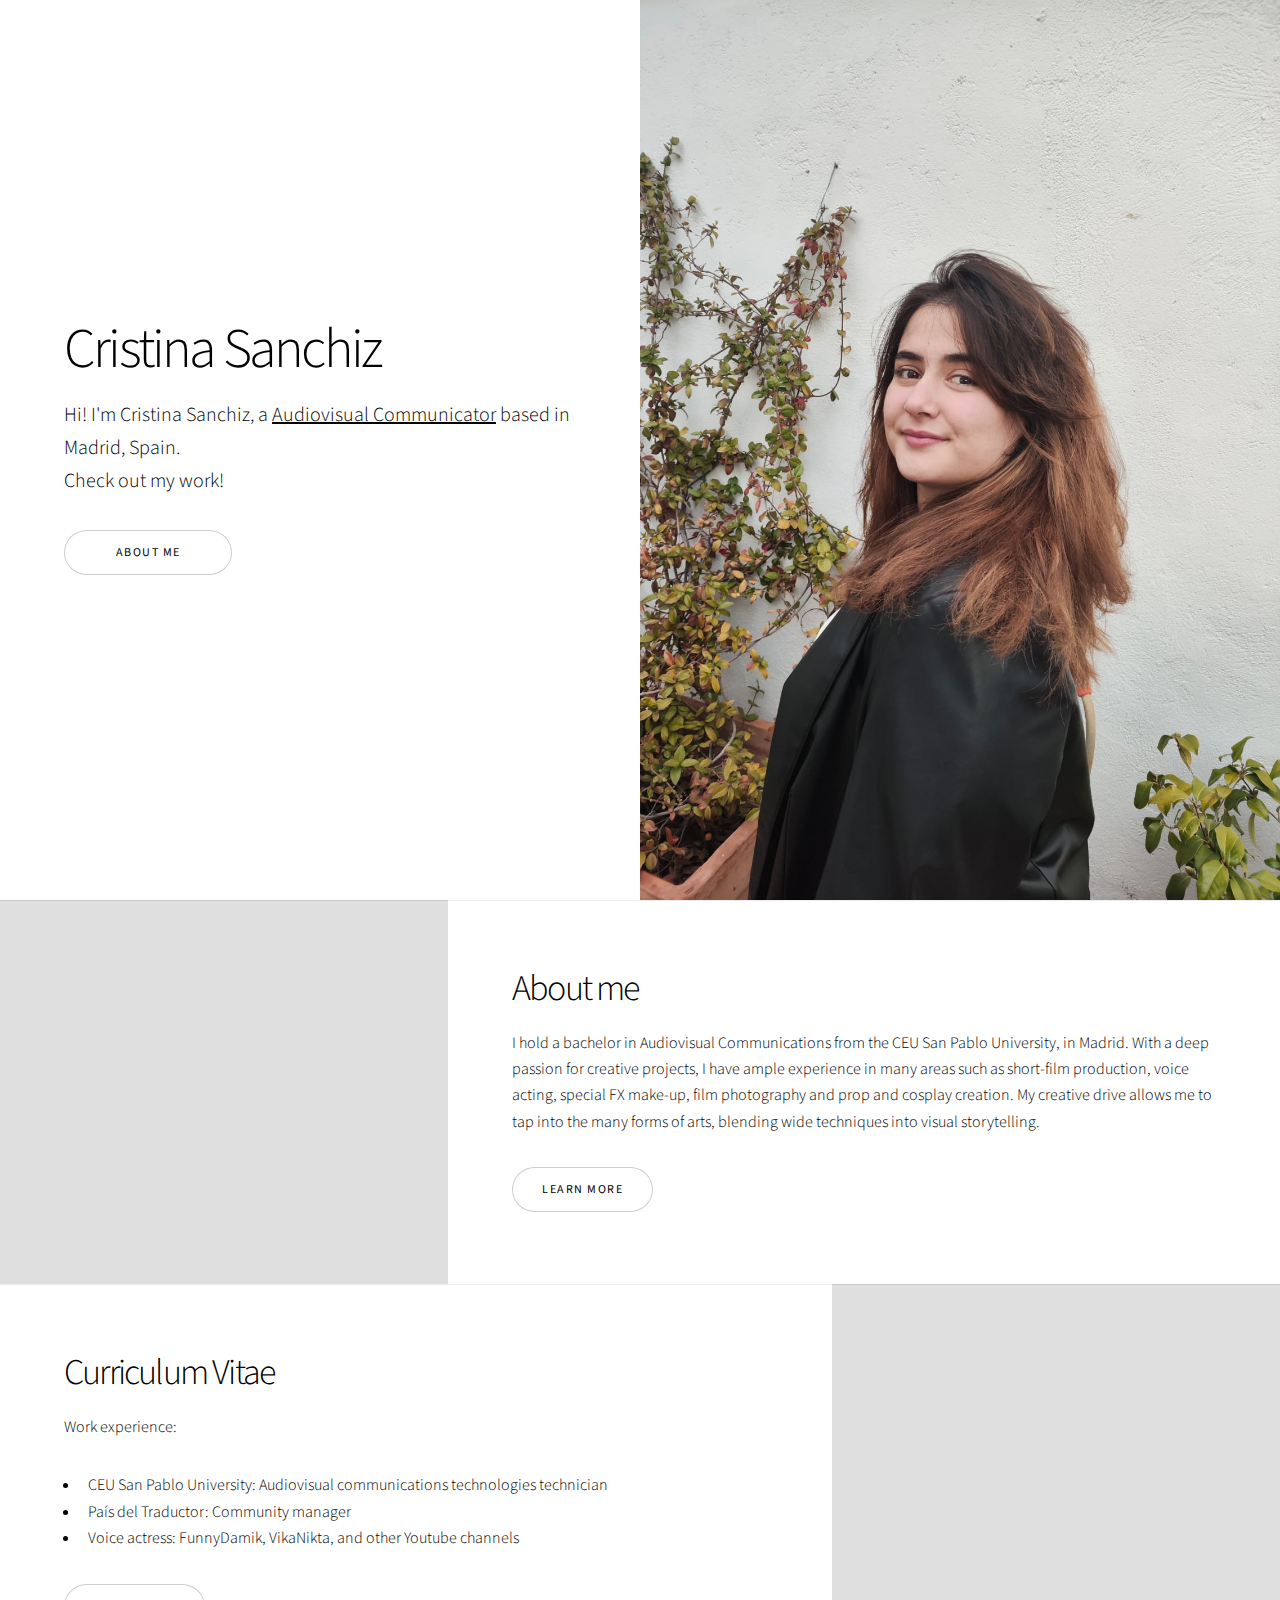
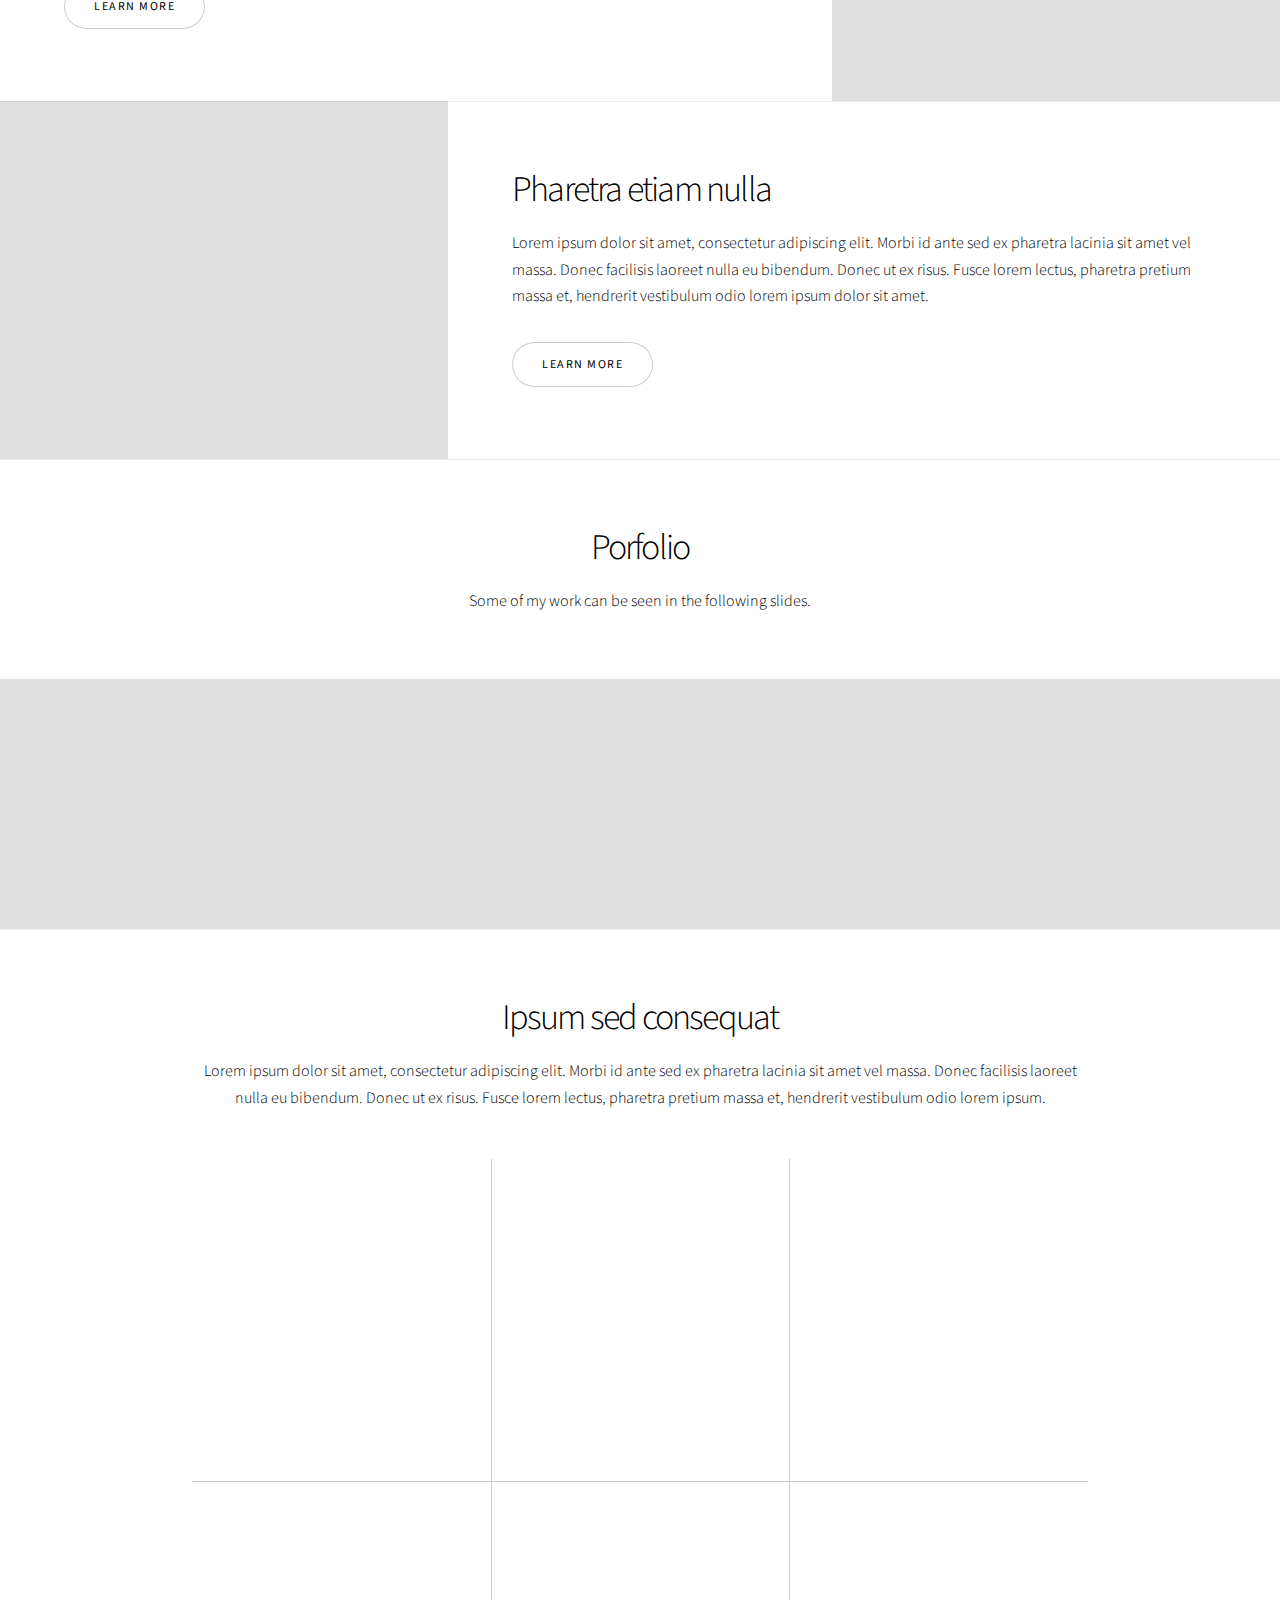
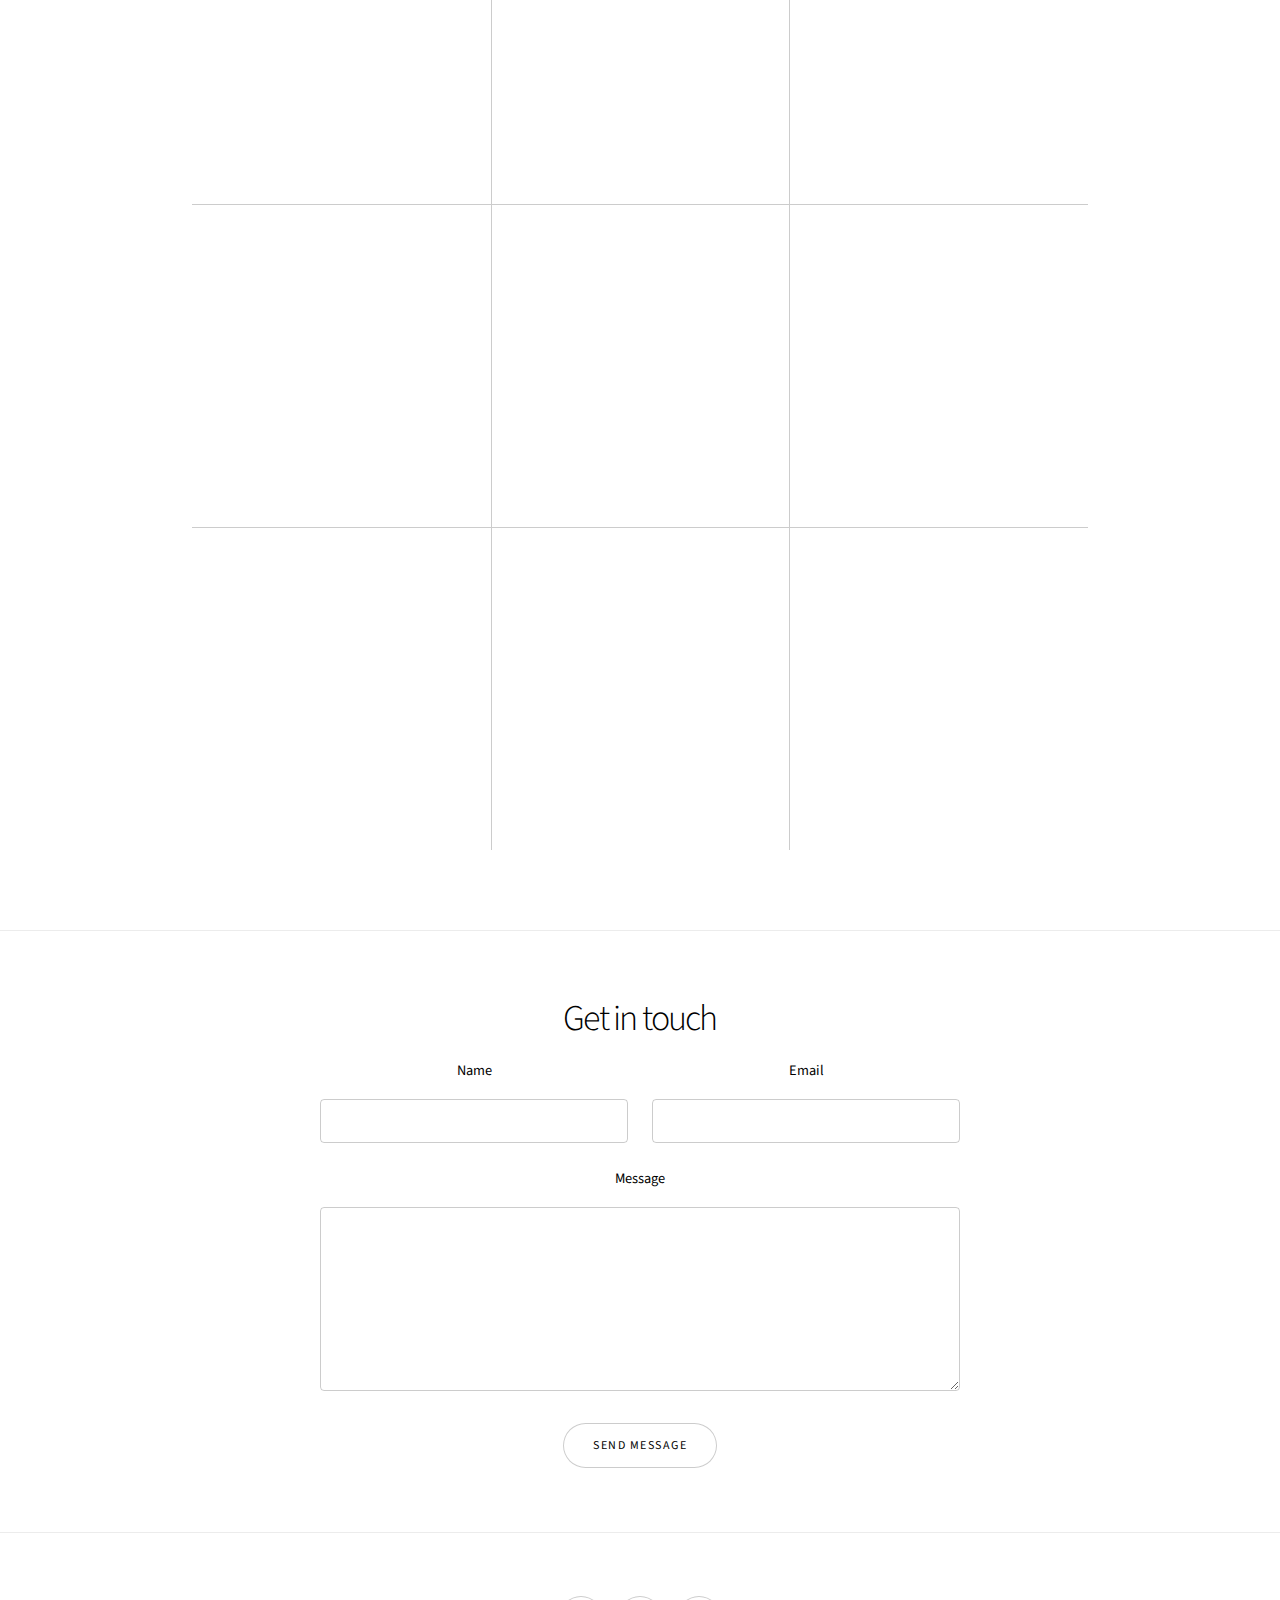
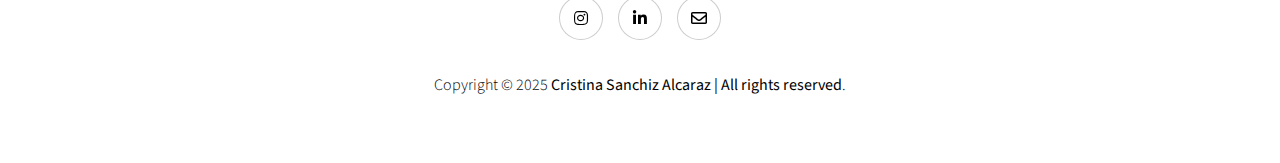
==== index.html @ 94e038f9 "Update index.html" ====
<!DOCTYPE HTML>
<!--
	Story by HTML5 UP
	html5up.net | @ajlkn
	Free for personal and commercial use under the CCA 3.0 license (html5up.net/license)
-->
<html>
	<head>
		<title>Cristina Sanchiz Portfolio</title>
		<meta charset="utf-8" />
		<meta name="viewport" content="width=device-width, initial-scale=1, user-scalable=no" />
		<link rel="stylesheet" href="assets/css/main.css" />
		<noscript><link rel="stylesheet" href="assets/css/noscript.css" /></noscript>
	</head>
	<body class="is-preload">

		<!-- Wrapper -->
			<div id="wrapper" class="divided">

				<!-- One -->
					<section class="banner style1 orient-left content-align-left image-position-right fullscreen onload-image-fade-in onload-content-fade-right">
						<div class="content">
							<h1>Cristina Sanchiz</h1>
							<p class="major">Hi! I'm Cristina Sanchiz, a <a>Audiovisual Communicator</a> based in Madrid, Spain. <br>Check out my work!</p>
							<ul class="actions stacked">
								<li><a href="#first" class="button big wide smooth-scroll-middle">About me</a></li>
							</ul>
						</div>
						<div class="image">
							<img src="images/banner.jpeg" alt="" />
						</div>
					</section>

				<!-- Two -->
					<section class="spotlight style1 orient-right content-align-left image-position-center onscroll-image-fade-in" id="first">
						<div class="content">
							<h2>About me</h2>
							<p>I hold a bachelor in Audiovisual Communications from the CEU San Pablo University, in Madrid. With a deep passion for creative projects, I have ample experience in many areas such as short-film production, voice acting, special FX make-up, film photography and prop and cosplay creation. My creative drive allows me to tap into the many forms of arts, blending wide techniques into visual storytelling.</p>
							<ul class="actions stacked">
								<li><a href="#" class="button">Learn More</a></li>
							</ul>
						</div>
						<div class="image">
							<img src="images/spotlight01.jpg" alt="" />
						</div>
					</section>

				<!-- Three -->
					<section class="spotlight style1 orient-left content-align-left image-position-center onscroll-image-fade-in">
						<div class="content">
							<h2>Curriculum Vitae</h2>
							<p>Work experience:</p>
							<ul>
								<li>CEU San Pablo University: Audiovisual communications technologies technician</li>
  								<li>País del Traductor: Community manager</li>
  								<li>Voice actress: FunnyDamik, VikaNikta, and other Youtube channels</li>
							</ul> 	
							<ul class="actions stacked">
								<li><a href="#" class="button">Learn More</a></li>
							</ul>
						</div>
						<div class="image">
							<img src="images/spotlight02.jpg" alt="" />
						</div>
					</section>

				<!-- Four -->
					<section class="spotlight style1 orient-right content-align-left image-position-center onscroll-image-fade-in">
						<div class="content">
							<h2>Pharetra etiam nulla</h2>
							<p>Lorem ipsum dolor sit amet, consectetur adipiscing elit. Morbi id ante sed ex pharetra lacinia sit amet vel massa. Donec facilisis laoreet nulla eu bibendum. Donec ut ex risus. Fusce lorem lectus, pharetra pretium massa et, hendrerit vestibulum odio lorem ipsum dolor sit amet.</p>
							<ul class="actions stacked">
								<li><a href="#" class="button">Learn More</a></li>
							</ul>
						</div>
						<div class="image">
							<img src="images/spotlight03.jpg" alt="" />
						</div>
					</section>

				<!-- Five -->
					<section class="wrapper style1 align-center">
						<div class="inner">
							<h2>Porfolio</h2>
							<p>Some of my work can be seen in the following slides. </p>
						</div>

						<!-- Gallery -->
							<div class="gallery style2 medium lightbox onscroll-fade-in">
								<article>
									<a href="images/gallery/fulls/01.jpg" class="image">
										<img src="images/gallery/thumbs/01.jpg" alt="" />
									</a>
									<div class="caption">
										<h3>Ipsum Dolor</h3>
										<p>Lorem ipsum dolor amet, consectetur magna etiam elit. Etiam sed ultrices.</p>
										<ul class="actions fixed">
											<li><span class="button small">Details</span></li>
										</ul>
									</div>
								</article>
								<article>
									<a href="images/gallery/fulls/02.jpg" class="image">
										<img src="images/gallery/thumbs/02.jpg" alt="" />
									</a>
									<div class="caption">
										<h3>Feugiat Lorem</h3>
										<p>Lorem ipsum dolor amet, consectetur magna etiam elit. Etiam sed ultrices.</p>
										<ul class="actions fixed">
											<li><span class="button small">Details</span></li>
										</ul>
									</div>
								</article>
								<article>
									<a href="images/gallery/fulls/03.jpg" class="image">
										<img src="images/gallery/thumbs/03.jpg" alt="" />
									</a>
									<div class="caption">
										<h3>Magna Amet</h3>
										<p>Lorem ipsum dolor amet, consectetur magna etiam elit. Etiam sed ultrices.</p>
										<ul class="actions fixed">
											<li><span class="button small">Details</span></li>
										</ul>
									</div>
								</article>
								<article>
									<a href="images/gallery/fulls/04.jpg" class="image">
										<img src="images/gallery/thumbs/04.jpg" alt="" />
									</a>
									<div class="caption">
										<h3>Sed Tempus</h3>
										<p>Lorem ipsum dolor amet, consectetur magna etiam elit. Etiam sed ultrices.</p>
										<ul class="actions fixed">
											<li><span class="button small">Details</span></li>
										</ul>
									</div>
								</article>
								<article>
									<a href="images/gallery/fulls/05.jpg" class="image">
										<img src="images/gallery/thumbs/05.jpg" alt="" />
									</a>
									<div class="caption">
										<h3>Ultrices Magna</h3>
										<p>Lorem ipsum dolor amet, consectetur magna etiam elit. Etiam sed ultrices.</p>
										<ul class="actions fixed">
											<li><span class="button small">Details</span></li>
										</ul>
									</div>
								</article>
								<article>
									<a href="images/gallery/fulls/06.jpg" class="image">
										<img src="images/gallery/thumbs/06.jpg" alt="" />
									</a>
									<div class="caption">
										<h3>Sed Tempus</h3>
										<p>Lorem ipsum dolor amet, consectetur magna etiam elit. Etiam sed ultrices.</p>
										<ul class="actions fixed">
											<li><span class="button small">Details</span></li>
										</ul>
									</div>
								</article>
								<article>
									<a href="images/gallery/fulls/07.jpg" class="image">
										<img src="images/gallery/thumbs/07.jpg" alt="" />
									</a>
									<div class="caption">
										<h3>Ipsum Lorem</h3>
										<p>Lorem ipsum dolor amet, consectetur magna etiam elit. Etiam sed ultrices.</p>
										<ul class="actions fixed">
											<li><span class="button small">Details</span></li>
										</ul>
									</div>
								</article>
								<article>
									<a href="images/gallery/fulls/08.jpg" class="image">
										<img src="images/gallery/thumbs/08.jpg" alt="" />
									</a>
									<div class="caption">
										<h3>Magna Risus</h3>
										<p>Lorem ipsum dolor amet, consectetur magna etiam elit. Etiam sed ultrices.</p>
										<ul class="actions fixed">
											<li><span class="button small">Details</span></li>
										</ul>
									</div>
								</article>
								<article>
									<a href="images/gallery/fulls/09.jpg" class="image">
										<img src="images/gallery/thumbs/09.jpg" alt="" />
									</a>
									<div class="caption">
										<h3>Tempus Dolor</h3>
										<p>Lorem ipsum dolor amet, consectetur magna etiam elit. Etiam sed ultrices.</p>
										<ul class="actions fixed">
											<li><span class="button small">Details</span></li>
										</ul>
									</div>
								</article>
								<article>
									<a href="images/gallery/fulls/10.jpg" class="image">
										<img src="images/gallery/thumbs/10.jpg" alt="" />
									</a>
									<div class="caption">
										<h3>Sed Etiam</h3>
										<p>Lorem ipsum dolor amet, consectetur magna etiam elit. Etiam sed ultrices.</p>
										<ul class="actions fixed">
											<li><span class="button small">Details</span></li>
										</ul>
									</div>
								</article>
								<article>
									<a href="images/gallery/fulls/11.jpg" class="image">
										<img src="images/gallery/thumbs/11.jpg" alt="" />
									</a>
									<div class="caption">
										<h3>Magna Lorem</h3>
										<p>Lorem ipsum dolor amet, consectetur magna etiam elit. Etiam sed ultrices.</p>
										<ul class="actions fixed">
											<li><span class="button small">Details</span></li>
										</ul>
									</div>
								</article>
								<article>
									<a href="images/gallery/fulls/12.jpg" class="image">
										<img src="images/gallery/thumbs/12.jpg" alt="" />
									</a>
									<div class="caption">
										<h3>Ipsum Dolor</h3>
										<p>Lorem ipsum dolor amet, consectetur magna etiam elit. Etiam sed ultrices.</p>
										<ul class="actions fixed">
											<li><span class="button small">Details</span></li>
										</ul>
									</div>
								</article>
							</div>

					</section>

				<!-- Six -->
					<section class="wrapper style1 align-center">
						<div class="inner">
							<h2>Ipsum sed consequat</h2>
							<p>Lorem ipsum dolor sit amet, consectetur adipiscing elit. Morbi id ante sed ex pharetra lacinia sit amet vel massa. Donec facilisis laoreet nulla eu bibendum. Donec ut ex risus. Fusce lorem lectus, pharetra pretium massa et, hendrerit vestibulum odio lorem ipsum.</p>
							<div class="items style1 medium onscroll-fade-in">
								<section>
									<span class="icon style2 major fa-gem"></span>
									<h3>Lorem</h3>
									<p>Lorem ipsum dolor sit amet, consectetur adipiscing elit. Morbi dui turpis, cursus eget orci amet aliquam congue semper. Etiam eget ultrices risus nec tempor elit.</p>
								</section>
								<section>
									<span class="icon solid style2 major fa-save"></span>
									<h3>Ipsum</h3>
									<p>Lorem ipsum dolor sit amet, consectetur adipiscing elit. Morbi dui turpis, cursus eget orci amet aliquam congue semper. Etiam eget ultrices risus nec tempor elit.</p>
								</section>
								<section>
									<span class="icon solid style2 major fa-chart-bar"></span>
									<h3>Dolor</h3>
									<p>Lorem ipsum dolor sit amet, consectetur adipiscing elit. Morbi dui turpis, cursus eget orci amet aliquam congue semper. Etiam eget ultrices risus nec tempor elit.</p>
								</section>
								<section>
									<span class="icon solid style2 major fa-wifi"></span>
									<h3>Amet</h3>
									<p>Lorem ipsum dolor sit amet, consectetur adipiscing elit. Morbi dui turpis, cursus eget orci amet aliquam congue semper. Etiam eget ultrices risus nec tempor elit.</p>
								</section>
								<section>
									<span class="icon solid style2 major fa-cog"></span>
									<h3>Magna</h3>
									<p>Lorem ipsum dolor sit amet, consectetur adipiscing elit. Morbi dui turpis, cursus eget orci amet aliquam congue semper. Etiam eget ultrices risus nec tempor elit.</p>
								</section>
								<section>
									<span class="icon style2 major fa-paper-plane"></span>
									<h3>Tempus</h3>
									<p>Lorem ipsum dolor sit amet, consectetur adipiscing elit. Morbi dui turpis, cursus eget orci amet aliquam congue semper. Etiam eget ultrices risus nec tempor elit.</p>
								</section>
								<section>
									<span class="icon solid style2 major fa-desktop"></span>
									<h3>Aliquam</h3>
									<p>Lorem ipsum dolor sit amet, consectetur adipiscing elit. Morbi dui turpis, cursus eget orci amet aliquam congue semper. Etiam eget ultrices risus nec tempor elit.</p>
								</section>
								<section>
									<span class="icon solid style2 major fa-sync-alt"></span>
									<h3>Elit</h3>
									<p>Lorem ipsum dolor sit amet, consectetur adipiscing elit. Morbi dui turpis, cursus eget orci amet aliquam congue semper. Etiam eget ultrices risus nec tempor elit.</p>
								</section>
								<section>
									<span class="icon solid style2 major fa-hashtag"></span>
									<h3>Morbi</h3>
									<p>Lorem ipsum dolor sit amet, consectetur adipiscing elit. Morbi dui turpis, cursus eget orci amet aliquam congue semper. Etiam eget ultrices risus nec tempor elit.</p>
								</section>
								<section>
									<span class="icon solid style2 major fa-bolt"></span>
									<h3>Turpis</h3>
									<p>Lorem ipsum dolor sit amet, consectetur adipiscing elit. Morbi dui turpis, cursus eget orci amet aliquam congue semper. Etiam eget ultrices risus nec tempor elit.</p>
								</section>
								<section>
									<span class="icon solid style2 major fa-envelope"></span>
									<h3>Ultrices</h3>
									<p>Lorem ipsum dolor sit amet, consectetur adipiscing elit. Morbi dui turpis, cursus eget orci amet aliquam congue semper. Etiam eget ultrices risus nec tempor elit.</p>
								</section>
								<section>
									<span class="icon solid style2 major fa-leaf"></span>
									<h3>Risus</h3>
									<p>Lorem ipsum dolor sit amet, consectetur adipiscing elit. Morbi dui turpis, cursus eget orci amet aliquam congue semper. Etiam eget ultrices risus nec tempor elit.</p>
								</section>
							</div>
						</div>
					</section>

				<!-- Seven -->
					<section class="wrapper style1 align-center">
						<div class="inner medium">
							<h2>Get in touch</h2>
							<form method="post" action="#">
								<div class="fields">
									<div class="field half">
										<label for="name">Name</label>
										<input type="text" name="name" id="name" value="" />
									</div>
									<div class="field half">
										<label for="email">Email</label>
										<input type="email" name="email" id="email" value="" />
									</div>
									<div class="field">
										<label for="message">Message</label>
										<textarea name="message" id="message" rows="6"></textarea>
									</div>
								</div>
								<ul class="actions special">
									<li><input type="submit" name="submit" id="submit" value="Send Message" /></li>
								</ul>
							</form>

						</div>
					</section>

				<!-- Footer -->
					<footer class="wrapper style1 align-center">
						<div class="inner">
							<ul class="icons">
								<li><a href="#" class="icon brands style2 fa-instagram"><span class="label">Instagram</span></a></li>
								<li><a href="https://www.linkedin.com/in/cristina-sanchiz-alcaraz-a77710325/" class="icon brands style2 fa-linkedin-in"><span class="label">LinkedIn</span></a></li>
								<li><a href="#" class="icon style2 fa-envelope"><span class="label">Email</span></a></li>
							</ul>
							<p>Copyright &copy; 2025 <b>Cristina Sanchiz Alcaraz | All rights reserved</b>.</p>
						</div>
					</footer>

			</div>

		<!-- Scripts -->
			<script src="assets/js/jquery.min.js"></script>
			<script src="assets/js/jquery.scrollex.min.js"></script>
			<script src="assets/js/jquery.scrolly.min.js"></script>
			<script src="assets/js/browser.min.js"></script>
			<script src="assets/js/breakpoints.min.js"></script>
			<script src="assets/js/util.js"></script>
			<script src="assets/js/main.js"></script>

	</body>
</html>
---- assets/css/main.css ----
@import url(fontawesome-all.min.css);
@import url("https://fonts.googleapis.com/css?family=Source+Sans+Pro:300,300i,400,400i");

/*
	Story by HTML5 UP
	html5up.net | @ajlkn
	Free for personal and commercial use under the CCA 3.0 license (html5up.net/license)
*/

html, body, div, span, applet, object,
iframe, h1, h2, h3, h4, h5, h6, p, blockquote,
pre, a, abbr, acronym, address, big, cite,
code, del, dfn, em, img, ins, kbd, q, s, samp,
small, strike, strong, sub, sup, tt, var, b,
u, i, center, dl, dt, dd, ol, ul, li, fieldset,
form, label, legend, table, caption, tbody,
tfoot, thead, tr, th, td, article, aside,
canvas, details, embed, figure, figcaption,
footer, header, hgroup, menu, nav, output, ruby,
section, summary, time, mark, audio, video {
	margin: 0;
	padding: 0;
	border: 0;
	font-size: 100%;
	font: inherit;
	vertical-align: baseline;}

article, aside, details, figcaption, figure,
footer, header, hgroup, menu, nav, section {
	display: block;}

body {
	line-height: 1;
}

ol, ul {
	list-style: none;
}

blockquote, q {
	quotes: none;
}

	blockquote:before, blockquote:after, q:before, q:after {
		content: '';
		content: none;
	}

table {
	border-collapse: collapse;
	border-spacing: 0;
}

body {
	-webkit-text-size-adjust: none;
}

mark {
	background-color: transparent;
	color: inherit;
}

input::-moz-focus-inner {
	border: 0;
	padding: 0;
}

input, select, textarea {
	-moz-appearance: none;
	-webkit-appearance: none;
	-ms-appearance: none;
	appearance: none;
}

/* Basic */

	@-ms-viewport {
		width: device-width;
	}

	body {
		-ms-overflow-style: scrollbar;
	}

	@media screen and (max-width: 480px) {

		html, body {
			min-width: 320px;
		}

	}

	html {
		box-sizing: border-box;
	}

	*, *:before, *:after {
		box-sizing: inherit;
	}

	body {
		background: #ffffff;
	}

		body.is-preload *, body.is-preload *:before, body.is-preload *:after {
			-moz-animation: none !important;
			-webkit-animation: none !important;
			-ms-animation: none !important;
			animation: none !important;
			-moz-transition: none !important;
			-webkit-transition: none !important;
			-ms-transition: none !important;
			transition: none !important;
		}

/* Type */

	html {
		font-size: 18pt;
	}

		@media screen and (max-width: 1680px) {

			html {
				font-size: 14pt;
			}

		}

		@media screen and (max-width: 1280px) {

			html {
				font-size: 12pt;
			}

		}

		@media screen and (max-width: 736px) {

			html {
				font-size: 11pt;
			}

		}

		@media screen and (max-width: 360px) {

			html {
				font-size: 10pt;
			}

		}

	body {
		background-color: #ffffff;
		color: #000000;
	}

	body, input, select, textarea {
		font-family: "Source Sans Pro", Helvetica, sans-serif;
		font-size: 1rem;
		font-weight: 300;
		line-height: 1.65;
	}

	a {
		-moz-transition: color 0.2s ease-in-out;
		-webkit-transition: color 0.2s ease-in-out;
		-ms-transition: color 0.2s ease-in-out;
		transition: color 0.2s ease-in-out;
		text-decoration: underline;
	}

		a:hover {
			text-decoration: none;
		}

	strong, b {
		font-weight: 400;
	}

	em, i {
		font-style: italic;
	}

	p {
		margin: 0 0 2rem 0;
	}

		p.major {
			font-size: 1.25rem;
		}

	h1, h2, h3, h4, h5, h6 {
		font-weight: 300;
		line-height: 1.375;
		letter-spacing: -0.05em;
		margin: 0 0 1rem 0;
	}

		h1 a, h2 a, h3 a, h4 a, h5 a, h6 a {
			color: inherit;
			text-decoration: none;
		}

	h1 {
		font-size: 3.5rem;
		line-height: 1.2;
	}

	h2 {
		font-size: 2.25rem;
	}

	h3 {
		font-size: 1.5rem;
	}

	h4 {
		font-size: 1.1rem;
	}

	h5 {
		font-size: 0.9rem;
	}

	h6 {
		font-size: 0.7rem;
	}

	sub {
		font-size: 0.8rem;
		position: relative;
		top: 0.5rem;
	}

	sup {
		font-size: 0.8rem;
		position: relative;
		top: -0.5rem;
	}

	blockquote {
		border-left: solid 4px;
		font-style: italic;
		margin: 0 0 2rem 0;
		padding: 0.5rem 0 0.5rem 2rem;
	}

	code {
		border-radius: 4px;
		font-family: "Courier New", monospace;
		font-size: 0.9em;
		margin: 0 0.25rem;
		padding: 0.25rem 0.325rem;
	}

	pre {
		-webkit-overflow-scrolling: touch;
		font-family: "Courier New", monospace;
		font-size: 0.9em;
		margin: 0 0 2rem 0;
	}

		pre code {
			display: block;
			line-height: 1.5;
			padding: 0.75rem 1rem;
			overflow-x: auto;
		}

	hr {
		border: 0;
		border-bottom: solid 1px;
		margin: 2.5rem 0;
	}

		hr.major {
			margin: 3.5rem 0;
		}

	.align-left {
		text-align: left;
	}

	.align-center {
		text-align: center;
	}

	.align-right {
		text-align: right;
	}

	@media screen and (max-width: 736px) {

		p.major {
			font-size: 1.1rem;
		}

		h1 {
			font-size: 2.5rem;
		}

		h2 {
			font-size: 2rem;
		}

		h3 {
			font-size: 1.25rem;
		}

		h4 {
			font-size: 1rem;
		}

	}

	input, select, textarea {
		color: #000000;
	}

	a {
		color: #000000;
	}

		a:hover {
			color: #47D3E5;
		}

	strong, b {
		color: #000000;
	}

	h1, h2, h3, h4, h5, h6 {
		color: #000000;
	}

	blockquote {
		border-left-color: rgba(0, 0, 0, 0.2);
	}

	code {
		background: rgba(0, 0, 0, 0.05);
		border-color: rgba(0, 0, 0, 0.2);
	}

	hr {
		border-bottom-color: rgba(0, 0, 0, 0.2);
	}

/* Row */

	.row {
		display: flex;
		flex-wrap: wrap;
		box-sizing: border-box;
		align-items: stretch;
	}

		.row > * {
			box-sizing: border-box;
		}

		.row.gtr-uniform > * > :last-child {
			margin-bottom: 0;
		}

		.row.aln-left {
			justify-content: flex-start;
		}

		.row.aln-center {
			justify-content: center;
		}

		.row.aln-right {
			justify-content: flex-end;
		}

		.row.aln-top {
			align-items: flex-start;
		}

		.row.aln-middle {
			align-items: center;
		}

		.row.aln-bottom {
			align-items: flex-end;
		}

		.row > .imp {
			order: -1;
		}

		.row > .col-1 {
			width: 8.33333%;
		}

		.row > .off-1 {
			margin-left: 8.33333%;
		}

		.row > .col-2 {
			width: 16.66667%;
		}

		.row > .off-2 {
			margin-left: 16.66667%;
		}

		.row > .col-3 {
			width: 25%;
		}

		.row > .off-3 {
			margin-left: 25%;
		}

		.row > .col-4 {
			width: 33.33333%;
		}

		.row > .off-4 {
			margin-left: 33.33333%;
		}

		.row > .col-5 {
			width: 41.66667%;
		}

		.row > .off-5 {
			margin-left: 41.66667%;
		}

		.row > .col-6 {
			width: 50%;
		}

		.row > .off-6 {
			margin-left: 50%;
		}

		.row > .col-7 {
			width: 58.33333%;
		}

		.row > .off-7 {
			margin-left: 58.33333%;
		}

		.row > .col-8 {
			width: 66.66667%;
		}

		.row > .off-8 {
			margin-left: 66.66667%;
		}

		.row > .col-9 {
			width: 75%;
		}

		.row > .off-9 {
			margin-left: 75%;
		}

		.row > .col-10 {
			width: 83.33333%;
		}

		.row > .off-10 {
			margin-left: 83.33333%;
		}

		.row > .col-11 {
			width: 91.66667%;
		}

		.row > .off-11 {
			margin-left: 91.66667%;
		}

		.row > .col-12 {
			width: 100%;
		}

		.row > .off-12 {
			margin-left: 100%;
		}

		.row.gtr-0 {
			margin-top: 0;
			margin-left: 0rem;
		}

			.row.gtr-0 > * {
				padding: 0 0 0 0rem;
			}

			.row.gtr-0.gtr-uniform {
				margin-top: 0rem;
			}

				.row.gtr-0.gtr-uniform > * {
					padding-top: 0rem;
				}

		.row.gtr-25 {
			margin-top: 0;
			margin-left: -0.5rem;
		}

			.row.gtr-25 > * {
				padding: 0 0 0 0.5rem;
			}

			.row.gtr-25.gtr-uniform {
				margin-top: -0.5rem;
			}

				.row.gtr-25.gtr-uniform > * {
					padding-top: 0.5rem;
				}

		.row.gtr-50 {
			margin-top: 0;
			margin-left: -1rem;
		}

			.row.gtr-50 > * {
				padding: 0 0 0 1rem;
			}

			.row.gtr-50.gtr-uniform {
				margin-top: -1rem;
			}

				.row.gtr-50.gtr-uniform > * {
					padding-top: 1rem;
				}

		.row {
			margin-top: 0;
			margin-left: -2rem;
		}

			.row > * {
				padding: 0 0 0 2rem;
			}

			.row.gtr-uniform {
				margin-top: -2rem;
			}

				.row.gtr-uniform > * {
					padding-top: 2rem;
				}

		.row.gtr-150 {
			margin-top: 0;
			margin-left: -3rem;
		}

			.row.gtr-150 > * {
				padding: 0 0 0 3rem;
			}

			.row.gtr-150.gtr-uniform {
				margin-top: -3rem;
			}

				.row.gtr-150.gtr-uniform > * {
					padding-top: 3rem;
				}

		.row.gtr-200 {
			margin-top: 0;
			margin-left: -4rem;
		}

			.row.gtr-200 > * {
				padding: 0 0 0 4rem;
			}

			.row.gtr-200.gtr-uniform {
				margin-top: -4rem;
			}

				.row.gtr-200.gtr-uniform > * {
					padding-top: 4rem;
				}

		@media screen and (max-width: 1680px) {

			.row {
				display: flex;
				flex-wrap: wrap;
				box-sizing: border-box;
				align-items: stretch;
			}

				.row > * {
					box-sizing: border-box;
				}

				.row.gtr-uniform > * > :last-child {
					margin-bottom: 0;
				}

				.row.aln-left {
					justify-content: flex-start;
				}

				.row.aln-center {
					justify-content: center;
				}

				.row.aln-right {
					justify-content: flex-end;
				}

				.row.aln-top {
					align-items: flex-start;
				}

				.row.aln-middle {
					align-items: center;
				}

				.row.aln-bottom {
					align-items: flex-end;
				}

				.row > .imp-xlarge {
					order: -1;
				}

				.row > .col-1-xlarge {
					width: 8.33333%;
				}

				.row > .off-1-xlarge {
					margin-left: 8.33333%;
				}

				.row > .col-2-xlarge {
					width: 16.66667%;
				}

				.row > .off-2-xlarge {
					margin-left: 16.66667%;
				}

				.row > .col-3-xlarge {
					width: 25%;
				}

				.row > .off-3-xlarge {
					margin-left: 25%;
				}

				.row > .col-4-xlarge {
					width: 33.33333%;
				}

				.row > .off-4-xlarge {
					margin-left: 33.33333%;
				}

				.row > .col-5-xlarge {
					width: 41.66667%;
				}

				.row > .off-5-xlarge {
					margin-left: 41.66667%;
				}

				.row > .col-6-xlarge {
					width: 50%;
				}

				.row > .off-6-xlarge {
					margin-left: 50%;
				}

				.row > .col-7-xlarge {
					width: 58.33333%;
				}

				.row > .off-7-xlarge {
					margin-left: 58.33333%;
				}

				.row > .col-8-xlarge {
					width: 66.66667%;
				}

				.row > .off-8-xlarge {
					margin-left: 66.66667%;
				}

				.row > .col-9-xlarge {
					width: 75%;
				}

				.row > .off-9-xlarge {
					margin-left: 75%;
				}

				.row > .col-10-xlarge {
					width: 83.33333%;
				}

				.row > .off-10-xlarge {
					margin-left: 83.33333%;
				}

				.row > .col-11-xlarge {
					width: 91.66667%;
				}

				.row > .off-11-xlarge {
					margin-left: 91.66667%;
				}

				.row > .col-12-xlarge {
					width: 100%;
				}

				.row > .off-12-xlarge {
					margin-left: 100%;
				}

				.row.gtr-0 {
					margin-top: 0;
					margin-left: 0rem;
				}

					.row.gtr-0 > * {
						padding: 0 0 0 0rem;
					}

					.row.gtr-0.gtr-uniform {
						margin-top: 0rem;
					}

						.row.gtr-0.gtr-uniform > * {
							padding-top: 0rem;
						}

				.row.gtr-25 {
					margin-top: 0;
					margin-left: -0.5rem;
				}

					.row.gtr-25 > * {
						padding: 0 0 0 0.5rem;
					}

					.row.gtr-25.gtr-uniform {
						margin-top: -0.5rem;
					}

						.row.gtr-25.gtr-uniform > * {
							padding-top: 0.5rem;
						}

				.row.gtr-50 {
					margin-top: 0;
					margin-left: -1rem;
				}

					.row.gtr-50 > * {
						padding: 0 0 0 1rem;
					}

					.row.gtr-50.gtr-uniform {
						margin-top: -1rem;
					}

						.row.gtr-50.gtr-uniform > * {
							padding-top: 1rem;
						}

				.row {
					margin-top: 0;
					margin-left: -2rem;
				}

					.row > * {
						padding: 0 0 0 2rem;
					}

					.row.gtr-uniform {
						margin-top: -2rem;
					}

						.row.gtr-uniform > * {
							padding-top: 2rem;
						}

				.row.gtr-150 {
					margin-top: 0;
					margin-left: -3rem;
				}

					.row.gtr-150 > * {
						padding: 0 0 0 3rem;
					}

					.row.gtr-150.gtr-uniform {
						margin-top: -3rem;
					}

						.row.gtr-150.gtr-uniform > * {
							padding-top: 3rem;
						}

				.row.gtr-200 {
					margin-top: 0;
					margin-left: -4rem;
				}

					.row.gtr-200 > * {
						padding: 0 0 0 4rem;
					}

					.row.gtr-200.gtr-uniform {
						margin-top: -4rem;
					}

						.row.gtr-200.gtr-uniform > * {
							padding-top: 4rem;
						}

		}

		@media screen and (max-width: 1280px) {

			.row {
				display: flex;
				flex-wrap: wrap;
				box-sizing: border-box;
				align-items: stretch;
			}

				.row > * {
					box-sizing: border-box;
				}

				.row.gtr-uniform > * > :last-child {
					margin-bottom: 0;
				}

				.row.aln-left {
					justify-content: flex-start;
				}

				.row.aln-center {
					justify-content: center;
				}

				.row.aln-right {
					justify-content: flex-end;
				}

				.row.aln-top {
					align-items: flex-start;
				}

				.row.aln-middle {
					align-items: center;
				}

				.row.aln-bottom {
					align-items: flex-end;
				}

				.row > .imp-large {
					order: -1;
				}

				.row > .col-1-large {
					width: 8.33333%;
				}

				.row > .off-1-large {
					margin-left: 8.33333%;
				}

				.row > .col-2-large {
					width: 16.66667%;
				}

				.row > .off-2-large {
					margin-left: 16.66667%;
				}

				.row > .col-3-large {
					width: 25%;
				}

				.row > .off-3-large {
					margin-left: 25%;
				}

				.row > .col-4-large {
					width: 33.33333%;
				}

				.row > .off-4-large {
					margin-left: 33.33333%;
				}

				.row > .col-5-large {
					width: 41.66667%;
				}

				.row > .off-5-large {
					margin-left: 41.66667%;
				}

				.row > .col-6-large {
					width: 50%;
				}

				.row > .off-6-large {
					margin-left: 50%;
				}

				.row > .col-7-large {
					width: 58.33333%;
				}

				.row > .off-7-large {
					margin-left: 58.33333%;
				}

				.row > .col-8-large {
					width: 66.66667%;
				}

				.row > .off-8-large {
					margin-left: 66.66667%;
				}

				.row > .col-9-large {
					width: 75%;
				}

				.row > .off-9-large {
					margin-left: 75%;
				}

				.row > .col-10-large {
					width: 83.33333%;
				}

				.row > .off-10-large {
					margin-left: 83.33333%;
				}

				.row > .col-11-large {
					width: 91.66667%;
				}

				.row > .off-11-large {
					margin-left: 91.66667%;
				}

				.row > .col-12-large {
					width: 100%;
				}

				.row > .off-12-large {
					margin-left: 100%;
				}

				.row.gtr-0 {
					margin-top: 0;
					margin-left: 0rem;
				}

					.row.gtr-0 > * {
						padding: 0 0 0 0rem;
					}

					.row.gtr-0.gtr-uniform {
						margin-top: 0rem;
					}

						.row.gtr-0.gtr-uniform > * {
							padding-top: 0rem;
						}

				.row.gtr-25 {
					margin-top: 0;
					margin-left: -0.5rem;
				}

					.row.gtr-25 > * {
						padding: 0 0 0 0.5rem;
					}

					.row.gtr-25.gtr-uniform {
						margin-top: -0.5rem;
					}

						.row.gtr-25.gtr-uniform > * {
							padding-top: 0.5rem;
						}

				.row.gtr-50 {
					margin-top: 0;
					margin-left: -1rem;
				}

					.row.gtr-50 > * {
						padding: 0 0 0 1rem;
					}

					.row.gtr-50.gtr-uniform {
						margin-top: -1rem;
					}

						.row.gtr-50.gtr-uniform > * {
							padding-top: 1rem;
						}

				.row {
					margin-top: 0;
					margin-left: -2rem;
				}

					.row > * {
						padding: 0 0 0 2rem;
					}

					.row.gtr-uniform {
						margin-top: -2rem;
					}

						.row.gtr-uniform > * {
							padding-top: 2rem;
						}

				.row.gtr-150 {
					margin-top: 0;
					margin-left: -3rem;
				}

					.row.gtr-150 > * {
						padding: 0 0 0 3rem;
					}

					.row.gtr-150.gtr-uniform {
						margin-top: -3rem;
					}

						.row.gtr-150.gtr-uniform > * {
							padding-top: 3rem;
						}

				.row.gtr-200 {
					margin-top: 0;
					margin-left: -4rem;
				}

					.row.gtr-200 > * {
						padding: 0 0 0 4rem;
					}

					.row.gtr-200.gtr-uniform {
						margin-top: -4rem;
					}

						.row.gtr-200.gtr-uniform > * {
							padding-top: 4rem;
						}

		}

		@media screen and (max-width: 980px) {

			.row {
				display: flex;
				flex-wrap: wrap;
				box-sizing: border-box;
				align-items: stretch;
			}

				.row > * {
					box-sizing: border-box;
				}

				.row.gtr-uniform > * > :last-child {
					margin-bottom: 0;
				}

				.row.aln-left {
					justify-content: flex-start;
				}

				.row.aln-center {
					justify-content: center;
				}

				.row.aln-right {
					justify-content: flex-end;
				}

				.row.aln-top {
					align-items: flex-start;
				}

				.row.aln-middle {
					align-items: center;
				}

				.row.aln-bottom {
					align-items: flex-end;
				}

				.row > .imp-medium {
					order: -1;
				}

				.row > .col-1-medium {
					width: 8.33333%;
				}

				.row > .off-1-medium {
					margin-left: 8.33333%;
				}

				.row > .col-2-medium {
					width: 16.66667%;
				}

				.row > .off-2-medium {
					margin-left: 16.66667%;
				}

				.row > .col-3-medium {
					width: 25%;
				}

				.row > .off-3-medium {
					margin-left: 25%;
				}

				.row > .col-4-medium {
					width: 33.33333%;
				}

				.row > .off-4-medium {
					margin-left: 33.33333%;
				}

				.row > .col-5-medium {
					width: 41.66667%;
				}

				.row > .off-5-medium {
					margin-left: 41.66667%;
				}

				.row > .col-6-medium {
					width: 50%;
				}

				.row > .off-6-medium {
					margin-left: 50%;
				}

				.row > .col-7-medium {
					width: 58.33333%;
				}

				.row > .off-7-medium {
					margin-left: 58.33333%;
				}

				.row > .col-8-medium {
					width: 66.66667%;
				}

				.row > .off-8-medium {
					margin-left: 66.66667%;
				}

				.row > .col-9-medium {
					width: 75%;
				}

				.row > .off-9-medium {
					margin-left: 75%;
				}

				.row > .col-10-medium {
					width: 83.33333%;
				}

				.row > .off-10-medium {
					margin-left: 83.33333%;
				}

				.row > .col-11-medium {
					width: 91.66667%;
				}

				.row > .off-11-medium {
					margin-left: 91.66667%;
				}

				.row > .col-12-medium {
					width: 100%;
				}

				.row > .off-12-medium {
					margin-left: 100%;
				}

				.row.gtr-0 {
					margin-top: 0;
					margin-left: 0rem;
				}

					.row.gtr-0 > * {
						padding: 0 0 0 0rem;
					}

					.row.gtr-0.gtr-uniform {
						margin-top: 0rem;
					}

						.row.gtr-0.gtr-uniform > * {
							padding-top: 0rem;
						}

				.row.gtr-25 {
					margin-top: 0;
					margin-left: -0.5rem;
				}

					.row.gtr-25 > * {
						padding: 0 0 0 0.5rem;
					}

					.row.gtr-25.gtr-uniform {
						margin-top: -0.5rem;
					}

						.row.gtr-25.gtr-uniform > * {
							padding-top: 0.5rem;
						}

				.row.gtr-50 {
					margin-top: 0;
					margin-left: -1rem;
				}

					.row.gtr-50 > * {
						padding: 0 0 0 1rem;
					}

					.row.gtr-50.gtr-uniform {
						margin-top: -1rem;
					}

						.row.gtr-50.gtr-uniform > * {
							padding-top: 1rem;
						}

				.row {
					margin-top: 0;
					margin-left: -2rem;
				}

					.row > * {
						padding: 0 0 0 2rem;
					}

					.row.gtr-uniform {
						margin-top: -2rem;
					}

						.row.gtr-uniform > * {
							padding-top: 2rem;
						}

				.row.gtr-150 {
					margin-top: 0;
					margin-left: -3rem;
				}

					.row.gtr-150 > * {
						padding: 0 0 0 3rem;
					}

					.row.gtr-150.gtr-uniform {
						margin-top: -3rem;
					}

						.row.gtr-150.gtr-uniform > * {
							padding-top: 3rem;
						}

				.row.gtr-200 {
					margin-top: 0;
					margin-left: -4rem;
				}

					.row.gtr-200 > * {
						padding: 0 0 0 4rem;
					}

					.row.gtr-200.gtr-uniform {
						margin-top: -4rem;
					}

						.row.gtr-200.gtr-uniform > * {
							padding-top: 4rem;
						}

		}

		@media screen and (max-width: 736px) {

			.row {
				display: flex;
				flex-wrap: wrap;
				box-sizing: border-box;
				align-items: stretch;
			}

				.row > * {
					box-sizing: border-box;
				}

				.row.gtr-uniform > * > :last-child {
					margin-bottom: 0;
				}

				.row.aln-left {
					justify-content: flex-start;
				}

				.row.aln-center {
					justify-content: center;
				}

				.row.aln-right {
					justify-content: flex-end;
				}

				.row.aln-top {
					align-items: flex-start;
				}

				.row.aln-middle {
					align-items: center;
				}

				.row.aln-bottom {
					align-items: flex-end;
				}

				.row > .imp-small {
					order: -1;
				}

				.row > .col-1-small {
					width: 8.33333%;
				}

				.row > .off-1-small {
					margin-left: 8.33333%;
				}

				.row > .col-2-small {
					width: 16.66667%;
				}

				.row > .off-2-small {
					margin-left: 16.66667%;
				}

				.row > .col-3-small {
					width: 25%;
				}

				.row > .off-3-small {
					margin-left: 25%;
				}

				.row > .col-4-small {
					width: 33.33333%;
				}

				.row > .off-4-small {
					margin-left: 33.33333%;
				}

				.row > .col-5-small {
					width: 41.66667%;
				}

				.row > .off-5-small {
					margin-left: 41.66667%;
				}

				.row > .col-6-small {
					width: 50%;
				}

				.row > .off-6-small {
					margin-left: 50%;
				}

				.row > .col-7-small {
					width: 58.33333%;
				}

				.row > .off-7-small {
					margin-left: 58.33333%;
				}

				.row > .col-8-small {
					width: 66.66667%;
				}

				.row > .off-8-small {
					margin-left: 66.66667%;
				}

				.row > .col-9-small {
					width: 75%;
				}

				.row > .off-9-small {
					margin-left: 75%;
				}

				.row > .col-10-small {
					width: 83.33333%;
				}

				.row > .off-10-small {
					margin-left: 83.33333%;
				}

				.row > .col-11-small {
					width: 91.66667%;
				}

				.row > .off-11-small {
					margin-left: 91.66667%;
				}

				.row > .col-12-small {
					width: 100%;
				}

				.row > .off-12-small {
					margin-left: 100%;
				}

				.row.gtr-0 {
					margin-top: 0;
					margin-left: 0rem;
				}

					.row.gtr-0 > * {
						padding: 0 0 0 0rem;
					}

					.row.gtr-0.gtr-uniform {
						margin-top: 0rem;
					}

						.row.gtr-0.gtr-uniform > * {
							padding-top: 0rem;
						}

				.row.gtr-25 {
					margin-top: 0;
					margin-left: -0.5rem;
				}

					.row.gtr-25 > * {
						padding: 0 0 0 0.5rem;
					}

					.row.gtr-25.gtr-uniform {
						margin-top: -0.5rem;
					}

						.row.gtr-25.gtr-uniform > * {
							padding-top: 0.5rem;
						}

				.row.gtr-50 {
					margin-top: 0;
					margin-left: -1rem;
				}

					.row.gtr-50 > * {
						padding: 0 0 0 1rem;
					}

					.row.gtr-50.gtr-uniform {
						margin-top: -1rem;
					}

						.row.gtr-50.gtr-uniform > * {
							padding-top: 1rem;
						}

				.row {
					margin-top: 0;
					margin-left: -2rem;
				}

					.row > * {
						padding: 0 0 0 2rem;
					}

					.row.gtr-uniform {
						margin-top: -2rem;
					}

						.row.gtr-uniform > * {
							padding-top: 2rem;
						}

				.row.gtr-150 {
					margin-top: 0;
					margin-left: -3rem;
				}

					.row.gtr-150 > * {
						padding: 0 0 0 3rem;
					}

					.row.gtr-150.gtr-uniform {
						margin-top: -3rem;
					}

						.row.gtr-150.gtr-uniform > * {
							padding-top: 3rem;
						}

				.row.gtr-200 {
					margin-top: 0;
					margin-left: -4rem;
				}

					.row.gtr-200 > * {
						padding: 0 0 0 4rem;
					}

					.row.gtr-200.gtr-uniform {
						margin-top: -4rem;
					}

						.row.gtr-200.gtr-uniform > * {
							padding-top: 4rem;
						}

		}

		@media screen and (max-width: 480px) {

			.row {
				display: flex;
				flex-wrap: wrap;
				box-sizing: border-box;
				align-items: stretch;
			}

				.row > * {
					box-sizing: border-box;
				}

				.row.gtr-uniform > * > :last-child {
					margin-bottom: 0;
				}

				.row.aln-left {
					justify-content: flex-start;
				}

				.row.aln-center {
					justify-content: center;
				}

				.row.aln-right {
					justify-content: flex-end;
				}

				.row.aln-top {
					align-items: flex-start;
				}

				.row.aln-middle {
					align-items: center;
				}

				.row.aln-bottom {
					align-items: flex-end;
				}

				.row > .imp-xsmall {
					order: -1;
				}

				.row > .col-1-xsmall {
					width: 8.33333%;
				}

				.row > .off-1-xsmall {
					margin-left: 8.33333%;
				}

				.row > .col-2-xsmall {
					width: 16.66667%;
				}

				.row > .off-2-xsmall {
					margin-left: 16.66667%;
				}

				.row > .col-3-xsmall {
					width: 25%;
				}

				.row > .off-3-xsmall {
					margin-left: 25%;
				}

				.row > .col-4-xsmall {
					width: 33.33333%;
				}

				.row > .off-4-xsmall {
					margin-left: 33.33333%;
				}

				.row > .col-5-xsmall {
					width: 41.66667%;
				}

				.row > .off-5-xsmall {
					margin-left: 41.66667%;
				}

				.row > .col-6-xsmall {
					width: 50%;
				}

				.row > .off-6-xsmall {
					margin-left: 50%;
				}

				.row > .col-7-xsmall {
					width: 58.33333%;
				}

				.row > .off-7-xsmall {
					margin-left: 58.33333%;
				}

				.row > .col-8-xsmall {
					width: 66.66667%;
				}

				.row > .off-8-xsmall {
					margin-left: 66.66667%;
				}

				.row > .col-9-xsmall {
					width: 75%;
				}

				.row > .off-9-xsmall {
					margin-left: 75%;
				}

				.row > .col-10-xsmall {
					width: 83.33333%;
				}

				.row > .off-10-xsmall {
					margin-left: 83.33333%;
				}

				.row > .col-11-xsmall {
					width: 91.66667%;
				}

				.row > .off-11-xsmall {
					margin-left: 91.66667%;
				}

				.row > .col-12-xsmall {
					width: 100%;
				}

				.row > .off-12-xsmall {
					margin-left: 100%;
				}

				.row.gtr-0 {
					margin-top: 0;
					margin-left: 0rem;
				}

					.row.gtr-0 > * {
						padding: 0 0 0 0rem;
					}

					.row.gtr-0.gtr-uniform {
						margin-top: 0rem;
					}

						.row.gtr-0.gtr-uniform > * {
							padding-top: 0rem;
						}

				.row.gtr-25 {
					margin-top: 0;
					margin-left: -0.5rem;
				}

					.row.gtr-25 > * {
						padding: 0 0 0 0.5rem;
					}

					.row.gtr-25.gtr-uniform {
						margin-top: -0.5rem;
					}

						.row.gtr-25.gtr-uniform > * {
							padding-top: 0.5rem;
						}

				.row.gtr-50 {
					margin-top: 0;
					margin-left: -1rem;
				}

					.row.gtr-50 > * {
						padding: 0 0 0 1rem;
					}

					.row.gtr-50.gtr-uniform {
						margin-top: -1rem;
					}

						.row.gtr-50.gtr-uniform > * {
							padding-top: 1rem;
						}

				.row {
					margin-top: 0;
					margin-left: -2rem;
				}

					.row > * {
						padding: 0 0 0 2rem;
					}

					.row.gtr-uniform {
						margin-top: -2rem;
					}

						.row.gtr-uniform > * {
							padding-top: 2rem;
						}

				.row.gtr-150 {
					margin-top: 0;
					margin-left: -3rem;
				}

					.row.gtr-150 > * {
						padding: 0 0 0 3rem;
					}

					.row.gtr-150.gtr-uniform {
						margin-top: -3rem;
					}

						.row.gtr-150.gtr-uniform > * {
							padding-top: 3rem;
						}

				.row.gtr-200 {
					margin-top: 0;
					margin-left: -4rem;
				}

					.row.gtr-200 > * {
						padding: 0 0 0 4rem;
					}

					.row.gtr-200.gtr-uniform {
						margin-top: -4rem;
					}

						.row.gtr-200.gtr-uniform > * {
							padding-top: 4rem;
						}

		}

		@media screen and (max-width: 360px) {

			.row {
				display: flex;
				flex-wrap: wrap;
				box-sizing: border-box;
				align-items: stretch;
			}

				.row > * {
					box-sizing: border-box;
				}

				.row.gtr-uniform > * > :last-child {
					margin-bottom: 0;
				}

				.row.aln-left {
					justify-content: flex-start;
				}

				.row.aln-center {
					justify-content: center;
				}

				.row.aln-right {
					justify-content: flex-end;
				}

				.row.aln-top {
					align-items: flex-start;
				}

				.row.aln-middle {
					align-items: center;
				}

				.row.aln-bottom {
					align-items: flex-end;
				}

				.row > .imp-xxsmall {
					order: -1;
				}

				.row > .col-1-xxsmall {
					width: 8.33333%;
				}

				.row > .off-1-xxsmall {
					margin-left: 8.33333%;
				}

				.row > .col-2-xxsmall {
					width: 16.66667%;
				}

				.row > .off-2-xxsmall {
					margin-left: 16.66667%;
				}

				.row > .col-3-xxsmall {
					width: 25%;
				}

				.row > .off-3-xxsmall {
					margin-left: 25%;
				}

				.row > .col-4-xxsmall {
					width: 33.33333%;
				}

				.row > .off-4-xxsmall {
					margin-left: 33.33333%;
				}

				.row > .col-5-xxsmall {
					width: 41.66667%;
				}

				.row > .off-5-xxsmall {
					margin-left: 41.66667%;
				}

				.row > .col-6-xxsmall {
					width: 50%;
				}

				.row > .off-6-xxsmall {
					margin-left: 50%;
				}

				.row > .col-7-xxsmall {
					width: 58.33333%;
				}

				.row > .off-7-xxsmall {
					margin-left: 58.33333%;
				}

				.row > .col-8-xxsmall {
					width: 66.66667%;
				}

				.row > .off-8-xxsmall {
					margin-left: 66.66667%;
				}

				.row > .col-9-xxsmall {
					width: 75%;
				}

				.row > .off-9-xxsmall {
					margin-left: 75%;
				}

				.row > .col-10-xxsmall {
					width: 83.33333%;
				}

				.row > .off-10-xxsmall {
					margin-left: 83.33333%;
				}

				.row > .col-11-xxsmall {
					width: 91.66667%;
				}

				.row > .off-11-xxsmall {
					margin-left: 91.66667%;
				}

				.row > .col-12-xxsmall {
					width: 100%;
				}

				.row > .off-12-xxsmall {
					margin-left: 100%;
				}

				.row.gtr-0 {
					margin-top: 0;
					margin-left: 0rem;
				}

					.row.gtr-0 > * {
						padding: 0 0 0 0rem;
					}

					.row.gtr-0.gtr-uniform {
						margin-top: 0rem;
					}

						.row.gtr-0.gtr-uniform > * {
							padding-top: 0rem;
						}

				.row.gtr-25 {
					margin-top: 0;
					margin-left: -0.5rem;
				}

					.row.gtr-25 > * {
						padding: 0 0 0 0.5rem;
					}

					.row.gtr-25.gtr-uniform {
						margin-top: -0.5rem;
					}

						.row.gtr-25.gtr-uniform > * {
							padding-top: 0.5rem;
						}

				.row.gtr-50 {
					margin-top: 0;
					margin-left: -1rem;
				}

					.row.gtr-50 > * {
						padding: 0 0 0 1rem;
					}

					.row.gtr-50.gtr-uniform {
						margin-top: -1rem;
					}

						.row.gtr-50.gtr-uniform > * {
							padding-top: 1rem;
						}

				.row {
					margin-top: 0;
					margin-left: -2rem;
				}

					.row > * {
						padding: 0 0 0 2rem;
					}

					.row.gtr-uniform {
						margin-top: -2rem;
					}

						.row.gtr-uniform > * {
							padding-top: 2rem;
						}

				.row.gtr-150 {
					margin-top: 0;
					margin-left: -3rem;
				}

					.row.gtr-150 > * {
						padding: 0 0 0 3rem;
					}

					.row.gtr-150.gtr-uniform {
						margin-top: -3rem;
					}

						.row.gtr-150.gtr-uniform > * {
							padding-top: 3rem;
						}

				.row.gtr-200 {
					margin-top: 0;
					margin-left: -4rem;
				}

					.row.gtr-200 > * {
						padding: 0 0 0 4rem;
					}

					.row.gtr-200.gtr-uniform {
						margin-top: -4rem;
					}

						.row.gtr-200.gtr-uniform > * {
							padding-top: 4rem;
						}

		}

/* Box */

	.box {
		border-radius: 4px;
		border: solid 1px;
		margin-bottom: 2rem;
		padding: 1.5rem;
	}

		.box > :last-child,
		.box > :last-child > :last-child,
		.box > :last-child > :last-child > :last-child {
			margin-bottom: 0;
		}

		.box.alt {
			border: 0;
			border-radius: 0;
			padding: 0;
		}

	.box {
		border-color: rgba(0, 0, 0, 0.2);
	}

/* Button */

	input[type="submit"],
	input[type="reset"],
	input[type="button"],
	button,
	.button {
		-moz-appearance: none;
		-webkit-appearance: none;
		-ms-appearance: none;
		appearance: none;
		-moz-transition: background-color 0.2s ease-in-out, box-shadow 0.2s ease-in-out, color 0.2s ease-in-out;
		-webkit-transition: background-color 0.2s ease-in-out, box-shadow 0.2s ease-in-out, color 0.2s ease-in-out;
		-ms-transition: background-color 0.2s ease-in-out, box-shadow 0.2s ease-in-out, color 0.2s ease-in-out;
		transition: background-color 0.2s ease-in-out, box-shadow 0.2s ease-in-out, color 0.2s ease-in-out;
		border: 0;
		cursor: pointer;
		display: inline-block;
		font-weight: 400;
		letter-spacing: 0.125em;
		text-align: center;
		text-decoration: none;
		text-transform: uppercase;
		white-space: nowrap;
		font-size: 0.75rem;
		max-width: 20rem;
		height: 3.75em;
		line-height: 3.75em;
		border-radius: 3.75em;
		padding: 0 2.5em;
		text-overflow: ellipsis;
		overflow: hidden;
	}

		input[type="submit"].icon:before,
		input[type="reset"].icon:before,
		input[type="button"].icon:before,
		button.icon:before,
		.button.icon:before {
			margin-right: 0.5rem;
		}

		input[type="submit"].fit,
		input[type="reset"].fit,
		input[type="button"].fit,
		button.fit,
		.button.fit {
			width: 100%;
		}

		input[type="submit"].small,
		input[type="reset"].small,
		input[type="button"].small,
		button.small,
		.button.small {
			font-size: 0.6rem;
			height: 3.325em;
			line-height: 3.325em;
			border-radius: 3.325em;
			padding: 0 2em;
		}

		input[type="submit"].large,
		input[type="reset"].large,
		input[type="button"].large,
		button.large,
		.button.large {
			font-size: 0.8rem;
			height: 4em;
			line-height: 4em;
			border-radius: 4em;
			padding: 0 3em;
		}

		input[type="submit"].wide,
		input[type="reset"].wide,
		input[type="button"].wide,
		button.wide,
		.button.wide {
			min-width: 14em;
		}

		input[type="submit"].disabled, input[type="submit"]:disabled,
		input[type="reset"].disabled,
		input[type="reset"]:disabled,
		input[type="button"].disabled,
		input[type="button"]:disabled,
		button.disabled,
		button:disabled,
		.button.disabled,
		.button:disabled {
			pointer-events: none;
			opacity: 0.25;
		}

	input[type="submit"],
	input[type="reset"],
	input[type="button"],
	button,
	.button {
		background-color: transparent;
		box-shadow: inset 0 0 0 1px rgba(0, 0, 0, 0.2);
		color: #000000 !important;
	}

		input[type="submit"]:hover,
		input[type="reset"]:hover,
		input[type="button"]:hover,
		button:hover,
		.button:hover {
			box-shadow: inset 0 0 0 1px #47D3E5;
			color: #47D3E5 !important;
		}

		input[type="submit"]:active,
		input[type="reset"]:active,
		input[type="button"]:active,
		button:active,
		.button:active {
			background-color: rgba(71, 211, 229, 0.2);
			box-shadow: inset 0 0 0 1px #47D3E5;
			color: #47D3E5 !important;
		}

		input[type="submit"].primary,
		input[type="reset"].primary,
		input[type="button"].primary,
		button.primary,
		.button.primary {
			background-color: #000000;
			box-shadow: none;
			color: #ffffff !important;
		}

			input[type="submit"].primary:hover,
			input[type="reset"].primary:hover,
			input[type="button"].primary:hover,
			button.primary:hover,
			.button.primary:hover {
				background-color: #47D3E5;
			}

			input[type="submit"].primary:active,
			input[type="reset"].primary:active,
			input[type="button"].primary:active,
			button.primary:active,
			.button.primary:active {
				background-color: #1ebdd1;
			}

/* Form */

	form {
		margin: 0 0 2rem 0;
	}

		form > :last-child {
			margin-bottom: 0;
		}

		form > .fields {
			display: -moz-flex;
			display: -webkit-flex;
			display: -ms-flex;
			display: flex;
			-moz-flex-wrap: wrap;
			-webkit-flex-wrap: wrap;
			-ms-flex-wrap: wrap;
			flex-wrap: wrap;
			width: calc(100% + 3rem);
			margin: -1.5rem 0 2rem -1.5rem;
		}

			form > .fields > .field {
				-moz-flex-grow: 0;
				-webkit-flex-grow: 0;
				-ms-flex-grow: 0;
				flex-grow: 0;
				-moz-flex-shrink: 0;
				-webkit-flex-shrink: 0;
				-ms-flex-shrink: 0;
				flex-shrink: 0;
				padding: 1.5rem 0 0 1.5rem;
				width: calc(100% - 1.5rem);
			}

				form > .fields > .field.half {
					width: calc(50% - 0.75rem);
				}

				form > .fields > .field.third {
					width: calc(100%/3 - 0.5rem);
				}

				form > .fields > .field.quarter {
					width: calc(25% - 0.375rem);
				}

		@media screen and (max-width: 480px) {

			form > .fields {
				width: calc(100% + 3rem);
				margin: -1.5rem 0 2rem -1.5rem;
			}

				form > .fields > .field {
					padding: 1.5rem 0 0 1.5rem;
					width: calc(100% - 1.5rem);
				}

					form > .fields > .field.half {
						width: calc(100% - 1.5rem);
					}

					form > .fields > .field.third {
						width: calc(100% - 1.5rem);
					}

					form > .fields > .field.quarter {
						width: calc(100% - 1.5rem);
					}

		}

	label {
		display: block;
		font-size: 0.9rem;
		font-weight: 400;
		margin: 0 0 1rem 0;
	}

	input[type="text"],
	input[type="password"],
	input[type="email"],
	input[type="tel"],
	input[type="search"],
	input[type="url"],
	select,
	textarea {
		-moz-appearance: none;
		-webkit-appearance: none;
		-ms-appearance: none;
		appearance: none;
		background-color: transparent;
		border-radius: 4px;
		border: none;
		border: solid 1px;
		color: inherit;
		display: block;
		outline: 0;
		padding: 0 0.825rem;
		text-decoration: none;
		width: 100%;
	}

		input[type="text"]:invalid,
		input[type="password"]:invalid,
		input[type="email"]:invalid,
		input[type="tel"]:invalid,
		input[type="search"]:invalid,
		input[type="url"]:invalid,
		select:invalid,
		textarea:invalid {
			box-shadow: none;
		}

	select {
		background-size: 1.25rem;
		background-repeat: no-repeat;
		background-position: calc(100% - 1rem) center;
		height: 2.75rem;
		padding-right: 2.75rem;
		text-overflow: ellipsis;
	}

		select:focus::-ms-value {
			background-color: transparent;
		}

		select::-ms-expand {
			display: none;
		}

	input[type="text"],
	input[type="password"],
	input[type="email"],
	input[type="tel"],
	input[type="search"],
	input[type="url"],
	select {
		height: 2.75rem;
	}

	textarea {
		padding: 0.75rem 1rem;
	}

	input[type="checkbox"],
	input[type="radio"] {
		-moz-appearance: none;
		-webkit-appearance: none;
		-ms-appearance: none;
		appearance: none;
		display: block;
		float: left;
		margin-right: -2rem;
		opacity: 0;
		width: 1rem;
		z-index: -1;
	}

		input[type="checkbox"] + label,
		input[type="radio"] + label {
			text-decoration: none;
			-moz-user-select: none;
			-webkit-user-select: none;
			-ms-user-select: none;
			user-select: none;
			cursor: pointer;
			display: inline-block;
			font-size: 1rem;
			font-weight: 300;
			padding-left: 2.4rem;
			padding-right: 0.75rem;
			position: relative;
			margin-bottom: 0;
		}

			input[type="checkbox"] + label:before,
			input[type="radio"] + label:before {
				-moz-osx-font-smoothing: grayscale;
				-webkit-font-smoothing: antialiased;
				display: inline-block;
				font-style: normal;
				font-variant: normal;
				text-rendering: auto;
				line-height: 1;
				text-transform: none !important;
				font-family: 'Font Awesome 5 Free';
				font-weight: 900;
			}

			input[type="checkbox"] + label:before,
			input[type="radio"] + label:before {
				border-radius: 4px;
				border: solid 1px;
				content: '';
				display: inline-block;
				font-size: 0.8rem;
				height: 1.65rem;
				left: 0;
				line-height: 1.65rem;
				position: absolute;
				text-align: center;
				top: 0;
				width: 1.65rem;
			}

		input[type="checkbox"]:checked + label:before,
		input[type="radio"]:checked + label:before {
			content: '\f00c';
		}

	input[type="checkbox"] + label:before {
		border-radius: 4px;
	}

	input[type="radio"] + label:before {
		border-radius: 100%;
	}

	::-webkit-input-placeholder {
		opacity: 1.0;
	}

	:-moz-placeholder {
		opacity: 1.0;
	}

	::-moz-placeholder {
		opacity: 1.0;
	}

	:-ms-input-placeholder {
		opacity: 1.0;
	}

	label {
		color: #000000;
	}

	input[type="text"],
	input[type="password"],
	input[type="email"],
	input[type="tel"],
	input[type="search"],
	input[type="url"],
	select,
	textarea {
		border-color: rgba(0, 0, 0, 0.2);
	}

		input[type="text"]:focus,
		input[type="password"]:focus,
		input[type="email"]:focus,
		input[type="tel"]:focus,
		input[type="search"]:focus,
		input[type="url"]:focus,
		select:focus,
		textarea:focus {
			border-color: #47D3E5;
			box-shadow: 0 0 0 1px #47D3E5;
		}

	select {
		background-image: url("data:image/svg+xml;charset=utf8,%3Csvg xmlns='http://www.w3.org/2000/svg' width='40' height='40' preserveAspectRatio='none' viewBox='0 0 40 40'%3E%3Cpath d='M9.4,12.3l10.4,10.4l10.4-10.4c0.2-0.2,0.5-0.4,0.9-0.4c0.3,0,0.6,0.1,0.9,0.4l3.3,3.3c0.2,0.2,0.4,0.5,0.4,0.9 c0,0.4-0.1,0.6-0.4,0.9L20.7,31.9c-0.2,0.2-0.5,0.4-0.9,0.4c-0.3,0-0.6-0.1-0.9-0.4L4.3,17.3c-0.2-0.2-0.4-0.5-0.4-0.9 c0-0.4,0.1-0.6,0.4-0.9l3.3-3.3c0.2-0.2,0.5-0.4,0.9-0.4S9.1,12.1,9.4,12.3z' fill='rgba(0, 0, 0, 0.2)' /%3E%3C/svg%3E");
	}

		select option {
			color: #000000;
			background: #ffffff;
		}

	input[type="checkbox"] + label,
	input[type="radio"] + label {
		color: #000000;
	}

		input[type="checkbox"] + label:before,
		input[type="radio"] + label:before {
			border-color: rgba(0, 0, 0, 0.2);
		}

	input[type="checkbox"]:checked + label:before,
	input[type="radio"]:checked + label:before {
		background-color: #000000;
		border-color: #000000;
		color: #ffffff;
	}

	input[type="checkbox"]:focus + label:before,
	input[type="radio"]:focus + label:before {
		border-color: #47D3E5;
		box-shadow: 0 0 0 1px #47D3E5;
	}

	::-webkit-input-placeholder {
		color: rgba(0, 0, 0, 0.75) !important;
	}

	:-moz-placeholder {
		color: rgba(0, 0, 0, 0.75) !important;
	}

	::-moz-placeholder {
		color: rgba(0, 0, 0, 0.75) !important;
	}

	:-ms-input-placeholder {
		color: rgba(0, 0, 0, 0.75) !important;
	}

/* Icon */

	.icon {
		text-decoration: none;
		border-bottom: none;
		position: relative;
		text-align: center;
	}

		.icon:before {
			-moz-osx-font-smoothing: grayscale;
			-webkit-font-smoothing: antialiased;
			display: inline-block;
			font-style: normal;
			font-variant: normal;
			text-rendering: auto;
			line-height: 1;
			text-transform: none !important;
			font-family: 'Font Awesome 5 Free';
			font-weight: 400;
		}

		.icon > .label {
			display: none;
		}

		.icon:before {
			line-height: inherit;
		}

		.icon.solid:before {
			font-weight: 900;
		}

		.icon.brands:before {
			font-family: 'Font Awesome 5 Brands';
		}

		.icon.style2:before {
			border-radius: 2.75em;
			display: inline-block;
			height: 2.75em;
			line-height: 2.75em;
			width: 2.75em;
		}

		.icon.major {
			display: block;
			margin: 0 0 1rem 0;
		}

			.icon.major:before {
				font-size: 1.25rem;
			}

	a.icon.style2:before {
		-moz-transition: background-color 0.2s ease-in-out, box-shadow 0.2s ease-in-out, color 0.2s ease-in-out;
		-webkit-transition: background-color 0.2s ease-in-out, box-shadow 0.2s ease-in-out, color 0.2s ease-in-out;
		-ms-transition: background-color 0.2s ease-in-out, box-shadow 0.2s ease-in-out, color 0.2s ease-in-out;
		transition: background-color 0.2s ease-in-out, box-shadow 0.2s ease-in-out, color 0.2s ease-in-out;
	}

	.icon.style2:before {
		box-shadow: inset 0 0 0 1px rgba(0, 0, 0, 0.2);
	}

	a.icon.style2:hover:before {
		box-shadow: inset 0 0 0 1px #47D3E5;
		color: #47D3E5;
	}

	a.icon.style2:active:before {
		background-color: rgba(71, 211, 229, 0.1);
		box-shadow: inset 0 0 0 1px #47D3E5;
		color: #47D3E5;
	}

/* Image */

	.image {
		border: 0;
		border-radius: 4px;
		display: inline-block;
		position: relative;
	}

		.image img {
			display: block;
			border-radius: 4px;
		}

		.image.left, .image.right {
			width: 40%;
			max-width: 10rem;
		}

			.image.left img, .image.right img {
				width: 100%;
			}

		.image.left {
			float: left;
			margin: 0 1.5rem 1rem 0;
			top: 0.25rem;
		}

		.image.right {
			float: right;
			margin: 0 0 1rem 1.5rem;
			top: 0.25rem;
		}

		.image.fit {
			display: block;
			margin: 0 0 2rem 0;
			width: 100%;
		}

			.image.fit img {
				width: 100%;
			}

		.image.main {
			display: block;
			margin: 0 0 3rem 0;
			width: 100%;
		}

			.image.main img {
				width: 100%;
			}

/* List */

	ol {
		list-style: decimal;
		margin: 0 0 2rem 0;
		padding-left: 1.25rem;
	}

		ol li {
			padding-left: 0.25rem;
		}

	ul {
		list-style: disc;
		margin: 0 0 2rem 0;
		padding-left: 1rem;
	}

		ul li {
			padding-left: 0.5rem;
		}

		ul.alt {
			list-style: none;
			padding-left: 0;
		}

			ul.alt li {
				border-top: solid 1px;
				padding: 0.5rem 0;
			}

				ul.alt li:first-child {
					border-top: 0;
					padding-top: 0;
				}

	dl {
		margin: 0 0 2rem 0;
	}

		dl dt {
			display: block;
			font-weight: 400;
			margin: 0 0 1rem 0;
		}

		dl dd {
			margin-left: 2rem;
		}

		dl.style2 dt {
			width: 25%;
			float: left;
		}

		dl.style2 dd {
			width: 70%;
			float: left;
		}

		dl.style2:after {
			content: '';
			display: block;
			clear: both;
		}

	ul.alt li {
		border-top-color: rgba(0, 0, 0, 0.2);
	}

/* Actions */

	ul.actions {
		display: -moz-flex;
		display: -webkit-flex;
		display: -ms-flex;
		display: flex;
		cursor: default;
		list-style: none;
		margin-left: -1rem;
		padding-left: 0;
	}

		ul.actions li {
			padding: 0 0 0 1rem;
			vertical-align: middle;
		}

		ul.actions.special {
			-moz-justify-content: center;
			-webkit-justify-content: center;
			-ms-justify-content: center;
			justify-content: center;
			width: 100%;
			margin-left: 0;
		}

			ul.actions.special li:first-child {
				padding-left: 0;
			}

		ul.actions.stacked {
			-moz-flex-direction: column;
			-webkit-flex-direction: column;
			-ms-flex-direction: column;
			flex-direction: column;
			margin-left: 0;
		}

			ul.actions.stacked li {
				padding: 1.3rem 0 0 0;
			}

				ul.actions.stacked li:first-child {
					padding-top: 0;
				}

		ul.actions.fit {
			width: calc(100% + 1rem);
		}

			ul.actions.fit li {
				-moz-flex-grow: 1;
				-webkit-flex-grow: 1;
				-ms-flex-grow: 1;
				flex-grow: 1;
				-moz-flex-shrink: 1;
				-webkit-flex-shrink: 1;
				-ms-flex-shrink: 1;
				flex-shrink: 1;
				width: 100%;
			}

				ul.actions.fit li > * {
					width: 100%;
				}

			ul.actions.fit.stacked {
				width: 100%;
			}

		@media screen and (max-width: 480px) {

			ul.actions:not(.fixed) {
				-moz-flex-direction: column;
				-webkit-flex-direction: column;
				-ms-flex-direction: column;
				flex-direction: column;
				margin-left: 0;
				width: 100% !important;
			}

				ul.actions:not(.fixed) li {
					-moz-flex-grow: 1;
					-webkit-flex-grow: 1;
					-ms-flex-grow: 1;
					flex-grow: 1;
					-moz-flex-shrink: 1;
					-webkit-flex-shrink: 1;
					-ms-flex-shrink: 1;
					flex-shrink: 1;
					padding: 1rem 0 0 0;
					text-align: center;
					width: 100%;
				}

					ul.actions:not(.fixed) li > * {
						width: 100%;
					}

					ul.actions:not(.fixed) li:first-child {
						padding-top: 0;
					}

					ul.actions:not(.fixed) li input[type="submit"],
					ul.actions:not(.fixed) li input[type="reset"],
					ul.actions:not(.fixed) li input[type="button"],
					ul.actions:not(.fixed) li button,
					ul.actions:not(.fixed) li .button {
						width: 100%;
					}

						ul.actions:not(.fixed) li input[type="submit"].icon:before,
						ul.actions:not(.fixed) li input[type="reset"].icon:before,
						ul.actions:not(.fixed) li input[type="button"].icon:before,
						ul.actions:not(.fixed) li button.icon:before,
						ul.actions:not(.fixed) li .button.icon:before {
							margin-left: -0.5rem;
						}

		}

/* Icons */

	ul.icons {
		cursor: default;
		list-style: none;
		padding-left: 0;
	}

		ul.icons li {
			display: inline-block;
			padding: 0 0.75rem 0 0;
		}

			ul.icons li:last-child {
				padding-right: 0;
			}

/* Section/Article */

	section.special, article.special {
		text-align: center;
	}

	header p {
		position: relative;
		margin: -0.65rem 0 1.5rem 0;
		font-style: italic;
	}

	header h1 + p {
		font-size: 1.375rem;
	}

	header h2 + p {
		font-size: 1.25rem;
	}

	header h3 + p {
		font-size: 1.1rem;
	}

	header h4 + p,
	header h5 + p,
	header h6 + p {
		font-size: 0.9rem;
	}

	header p {
		color: rgba(0, 0, 0, 0.75);
	}

/* Table */

	.table-wrapper {
		-webkit-overflow-scrolling: touch;
		margin: 0 0 2rem 0;
		overflow-x: auto;
	}

		.table-wrapper > table {
			margin-bottom: 0;
		}

	table {
		margin: 0 0 2rem 0;
		width: 100%;
	}

		table tbody tr {
			border: solid 1px;
			border-left: 0;
			border-right: 0;
		}

		table td {
			padding: 0.75rem 0.75rem;
		}

		table th {
			font-size: 0.9rem;
			font-weight: 400;
			padding: 0 0.75rem 0.75rem 0.75rem;
			text-align: left;
		}

		table thead {
			border-bottom: solid 2px;
		}

		table tfoot {
			border-top: solid 2px;
		}

		table.alt {
			border-collapse: separate;
		}

			table.alt tbody tr td {
				border: solid 1px;
				border-left-width: 0;
				border-top-width: 0;
			}

				table.alt tbody tr td:first-child {
					border-left-width: 1px;
				}

			table.alt tbody tr:first-child td {
				border-top-width: 1px;
			}

			table.alt thead {
				border-bottom: 0;
			}

			table.alt tfoot {
				border-top: 0;
			}

		table.fixed {
			table-layout: fixed;
		}

	table tbody tr {
		border-color: rgba(0, 0, 0, 0.2);
	}

		table tbody tr:nth-child(2n + 1) {
			background-color: rgba(0, 0, 0, 0.05);
		}

		table tbody tr.alt {
			background-color: rgba(0, 0, 0, 0.05) !important;
		}

	table th {
		color: #000000;
	}

	table thead {
		border-bottom-color: rgba(0, 0, 0, 0.2);
	}

	table tfoot {
		border-top-color: rgba(0, 0, 0, 0.2);
	}

	table.alt tbody tr td {
		border-color: rgba(0, 0, 0, 0.2);
	}

	table.uniform tbody tr:nth-child(2n + 1) {
		background-color: transparent;
	}

/* Banner (transitions) */

	.banner.onload-content-fade-up .content {
		-moz-transition: opacity 0.75s ease-in-out, -moz-transform 0.75s ease-in-out;
		-webkit-transition: opacity 0.75s ease-in-out, -webkit-transform 0.75s ease-in-out;
		-ms-transition: opacity 0.75s ease-in-out, -ms-transform 0.75s ease-in-out;
		transition: opacity 0.75s ease-in-out, transform 0.75s ease-in-out;
	}

	body.is-preload .banner.onload-content-fade-up .content {
		-moz-transform: translateY(1rem);
		-webkit-transform: translateY(1rem);
		-ms-transform: translateY(1rem);
		transform: translateY(1rem);
		opacity: 0;
	}

	.banner.onload-content-fade-down .content {
		-moz-transition: opacity 0.75s ease-in-out, -moz-transform 0.75s ease-in-out;
		-webkit-transition: opacity 0.75s ease-in-out, -webkit-transform 0.75s ease-in-out;
		-ms-transition: opacity 0.75s ease-in-out, -ms-transform 0.75s ease-in-out;
		transition: opacity 0.75s ease-in-out, transform 0.75s ease-in-out;
	}

	body.is-preload .banner.onload-content-fade-down .content {
		-moz-transform: translateY(-1rem);
		-webkit-transform: translateY(-1rem);
		-ms-transform: translateY(-1rem);
		transform: translateY(-1rem);
		opacity: 0;
	}

	.banner.onload-content-fade-left .content {
		-moz-transition: opacity 0.75s ease-in-out, -moz-transform 0.75s ease-in-out;
		-webkit-transition: opacity 0.75s ease-in-out, -webkit-transform 0.75s ease-in-out;
		-ms-transition: opacity 0.75s ease-in-out, -ms-transform 0.75s ease-in-out;
		transition: opacity 0.75s ease-in-out, transform 0.75s ease-in-out;
	}

	body.is-preload .banner.onload-content-fade-left .content {
		-moz-transform: translateX(1rem);
		-webkit-transform: translateX(1rem);
		-ms-transform: translateX(1rem);
		transform: translateX(1rem);
		opacity: 0;
	}

	.banner.onload-content-fade-right .content {
		-moz-transition: opacity 0.75s ease-in-out, -moz-transform 0.75s ease-in-out;
		-webkit-transition: opacity 0.75s ease-in-out, -webkit-transform 0.75s ease-in-out;
		-ms-transition: opacity 0.75s ease-in-out, -ms-transform 0.75s ease-in-out;
		transition: opacity 0.75s ease-in-out, transform 0.75s ease-in-out;
	}

	body.is-preload .banner.onload-content-fade-right .content {
		-moz-transform: translateX(-1rem);
		-webkit-transform: translateX(-1rem);
		-ms-transform: translateX(-1rem);
		transform: translateX(-1rem);
		opacity: 0;
	}

	.banner.onload-content-fade-in .content {
		-moz-transition: opacity 0.75s ease-in-out;
		-webkit-transition: opacity 0.75s ease-in-out;
		-ms-transition: opacity 0.75s ease-in-out;
		transition: opacity 0.75s ease-in-out;
	}

	body.is-preload .banner.onload-content-fade-in .content {
		opacity: 0;
	}

	.banner.onload-image-fade-up .image {
		-moz-transition: opacity 0.75s ease-in-out, -moz-transform 0.75s ease-in-out;
		-webkit-transition: opacity 0.75s ease-in-out, -webkit-transform 0.75s ease-in-out;
		-ms-transition: opacity 0.75s ease-in-out, -ms-transform 0.75s ease-in-out;
		transition: opacity 0.75s ease-in-out, transform 0.75s ease-in-out;
	}

		.banner.onload-image-fade-up .image img {
			-moz-transition: opacity 0.75s ease-in-out;
			-webkit-transition: opacity 0.75s ease-in-out;
			-ms-transition: opacity 0.75s ease-in-out;
			transition: opacity 0.75s ease-in-out;
			-moz-transition-delay: 0.5625s;
			-webkit-transition-delay: 0.5625s;
			-ms-transition-delay: 0.5625s;
			transition-delay: 0.5625s;
		}

	body.is-preload .banner.onload-image-fade-up .image {
		-moz-transform: translateY(1rem);
		-webkit-transform: translateY(1rem);
		-ms-transform: translateY(1rem);
		transform: translateY(1rem);
		opacity: 0;
	}

		body.is-preload .banner.onload-image-fade-up .image img {
			opacity: 0;
		}

	.banner.onload-image-fade-down .image {
		-moz-transition: opacity 0.75s ease-in-out, -moz-transform 0.75s ease-in-out;
		-webkit-transition: opacity 0.75s ease-in-out, -webkit-transform 0.75s ease-in-out;
		-ms-transition: opacity 0.75s ease-in-out, -ms-transform 0.75s ease-in-out;
		transition: opacity 0.75s ease-in-out, transform 0.75s ease-in-out;
	}

		.banner.onload-image-fade-down .image img {
			-moz-transition: opacity 0.75s ease-in-out;
			-webkit-transition: opacity 0.75s ease-in-out;
			-ms-transition: opacity 0.75s ease-in-out;
			transition: opacity 0.75s ease-in-out;
			-moz-transition-delay: 0.5625s;
			-webkit-transition-delay: 0.5625s;
			-ms-transition-delay: 0.5625s;
			transition-delay: 0.5625s;
		}

	body.is-preload .banner.onload-image-fade-down .image {
		-moz-transform: translateY(-1rem);
		-webkit-transform: translateY(-1rem);
		-ms-transform: translateY(-1rem);
		transform: translateY(-1rem);
		opacity: 0;
	}

		body.is-preload .banner.onload-image-fade-down .image img {
			opacity: 0;
		}

	.banner.onload-image-fade-left .image {
		-moz-transition: opacity 0.75s ease-in-out, -moz-transform 0.75s ease-in-out;
		-webkit-transition: opacity 0.75s ease-in-out, -webkit-transform 0.75s ease-in-out;
		-ms-transition: opacity 0.75s ease-in-out, -ms-transform 0.75s ease-in-out;
		transition: opacity 0.75s ease-in-out, transform 0.75s ease-in-out;
	}

		.banner.onload-image-fade-left .image img {
			-moz-transition: opacity 0.75s ease-in-out;
			-webkit-transition: opacity 0.75s ease-in-out;
			-ms-transition: opacity 0.75s ease-in-out;
			transition: opacity 0.75s ease-in-out;
			-moz-transition-delay: 0.5625s;
			-webkit-transition-delay: 0.5625s;
			-ms-transition-delay: 0.5625s;
			transition-delay: 0.5625s;
		}

	body.is-preload .banner.onload-image-fade-left .image {
		-moz-transform: translateX(1rem);
		-webkit-transform: translateX(1rem);
		-ms-transform: translateX(1rem);
		transform: translateX(1rem);
		opacity: 0;
	}

		body.is-preload .banner.onload-image-fade-left .image img {
			opacity: 0;
		}

	.banner.onload-image-fade-right .image {
		-moz-transition: opacity 0.75s ease-in-out, -moz-transform 0.75s ease-in-out;
		-webkit-transition: opacity 0.75s ease-in-out, -webkit-transform 0.75s ease-in-out;
		-ms-transition: opacity 0.75s ease-in-out, -ms-transform 0.75s ease-in-out;
		transition: opacity 0.75s ease-in-out, transform 0.75s ease-in-out;
	}

		.banner.onload-image-fade-right .image img {
			-moz-transition: opacity 0.75s ease-in-out;
			-webkit-transition: opacity 0.75s ease-in-out;
			-ms-transition: opacity 0.75s ease-in-out;
			transition: opacity 0.75s ease-in-out;
			-moz-transition-delay: 0.5625s;
			-webkit-transition-delay: 0.5625s;
			-ms-transition-delay: 0.5625s;
			transition-delay: 0.5625s;
		}

	body.is-preload .banner.onload-image-fade-right .image {
		-moz-transform: translateX(-1rem);
		-webkit-transform: translateX(-1rem);
		-ms-transform: translateX(-1rem);
		transform: translateX(-1rem);
		opacity: 0;
	}

		body.is-preload .banner.onload-image-fade-right .image img {
			opacity: 0;
		}

	.banner.onload-image-fade-in .image img {
		-moz-transition: opacity 0.75s ease-in-out;
		-webkit-transition: opacity 0.75s ease-in-out;
		-ms-transition: opacity 0.75s ease-in-out;
		transition: opacity 0.75s ease-in-out;
	}

	body.is-preload .banner.onload-image-fade-in .image img {
		opacity: 0;
	}

	.banner.onscroll-content-fade-up .content {
		-moz-transition: opacity 0.75s ease-in-out, -moz-transform 0.75s ease-in-out;
		-webkit-transition: opacity 0.75s ease-in-out, -webkit-transform 0.75s ease-in-out;
		-ms-transition: opacity 0.75s ease-in-out, -ms-transform 0.75s ease-in-out;
		transition: opacity 0.75s ease-in-out, transform 0.75s ease-in-out;
	}

	.banner.onscroll-content-fade-up.is-inactive .content {
		-moz-transform: translateY(1rem);
		-webkit-transform: translateY(1rem);
		-ms-transform: translateY(1rem);
		transform: translateY(1rem);
		opacity: 0;
	}

	.banner.onscroll-content-fade-down .content {
		-moz-transition: opacity 0.75s ease-in-out, -moz-transform 0.75s ease-in-out;
		-webkit-transition: opacity 0.75s ease-in-out, -webkit-transform 0.75s ease-in-out;
		-ms-transition: opacity 0.75s ease-in-out, -ms-transform 0.75s ease-in-out;
		transition: opacity 0.75s ease-in-out, transform 0.75s ease-in-out;
	}

	.banner.onscroll-content-fade-down.is-inactive .content {
		-moz-transform: translateY(-1rem);
		-webkit-transform: translateY(-1rem);
		-ms-transform: translateY(-1rem);
		transform: translateY(-1rem);
		opacity: 0;
	}

	.banner.onscroll-content-fade-left .content {
		-moz-transition: opacity 0.75s ease-in-out, -moz-transform 0.75s ease-in-out;
		-webkit-transition: opacity 0.75s ease-in-out, -webkit-transform 0.75s ease-in-out;
		-ms-transition: opacity 0.75s ease-in-out, -ms-transform 0.75s ease-in-out;
		transition: opacity 0.75s ease-in-out, transform 0.75s ease-in-out;
	}

	.banner.onscroll-content-fade-left.is-inactive .content {
		-moz-transform: translateX(1rem);
		-webkit-transform: translateX(1rem);
		-ms-transform: translateX(1rem);
		transform: translateX(1rem);
		opacity: 0;
	}

	.banner.onscroll-content-fade-right .content {
		-moz-transition: opacity 0.75s ease-in-out, -moz-transform 0.75s ease-in-out;
		-webkit-transition: opacity 0.75s ease-in-out, -webkit-transform 0.75s ease-in-out;
		-ms-transition: opacity 0.75s ease-in-out, -ms-transform 0.75s ease-in-out;
		transition: opacity 0.75s ease-in-out, transform 0.75s ease-in-out;
	}

	.banner.onscroll-content-fade-right.is-inactive .content {
		-moz-transform: translateX(-1rem);
		-webkit-transform: translateX(-1rem);
		-ms-transform: translateX(-1rem);
		transform: translateX(-1rem);
		opacity: 0;
	}

	.banner.onscroll-content-fade-in .content {
		-moz-transition: opacity 0.75s ease-in-out;
		-webkit-transition: opacity 0.75s ease-in-out;
		-ms-transition: opacity 0.75s ease-in-out;
		transition: opacity 0.75s ease-in-out;
	}

	.banner.onscroll-content-fade-in.is-inactive .content {
		opacity: 0;
	}

	.banner.onscroll-image-fade-up .image {
		-moz-transition: opacity 0.75s ease-in-out, -moz-transform 0.75s ease-in-out;
		-webkit-transition: opacity 0.75s ease-in-out, -webkit-transform 0.75s ease-in-out;
		-ms-transition: opacity 0.75s ease-in-out, -ms-transform 0.75s ease-in-out;
		transition: opacity 0.75s ease-in-out, transform 0.75s ease-in-out;
	}

		.banner.onscroll-image-fade-up .image img {
			-moz-transition: opacity 0.75s ease-in-out;
			-webkit-transition: opacity 0.75s ease-in-out;
			-ms-transition: opacity 0.75s ease-in-out;
			transition: opacity 0.75s ease-in-out;
			-moz-transition-delay: 0.5625s;
			-webkit-transition-delay: 0.5625s;
			-ms-transition-delay: 0.5625s;
			transition-delay: 0.5625s;
		}

	.banner.onscroll-image-fade-up.is-inactive .image {
		-moz-transform: translateY(1rem);
		-webkit-transform: translateY(1rem);
		-ms-transform: translateY(1rem);
		transform: translateY(1rem);
		opacity: 0;
	}

		.banner.onscroll-image-fade-up.is-inactive .image img {
			opacity: 0;
		}

	.banner.onscroll-image-fade-down .image {
		-moz-transition: opacity 0.75s ease-in-out, -moz-transform 0.75s ease-in-out;
		-webkit-transition: opacity 0.75s ease-in-out, -webkit-transform 0.75s ease-in-out;
		-ms-transition: opacity 0.75s ease-in-out, -ms-transform 0.75s ease-in-out;
		transition: opacity 0.75s ease-in-out, transform 0.75s ease-in-out;
	}

		.banner.onscroll-image-fade-down .image img {
			-moz-transition: opacity 0.75s ease-in-out;
			-webkit-transition: opacity 0.75s ease-in-out;
			-ms-transition: opacity 0.75s ease-in-out;
			transition: opacity 0.75s ease-in-out;
			-moz-transition-delay: 0.5625s;
			-webkit-transition-delay: 0.5625s;
			-ms-transition-delay: 0.5625s;
			transition-delay: 0.5625s;
		}

	.banner.onscroll-image-fade-down.is-inactive .image {
		-moz-transform: translateY(-1rem);
		-webkit-transform: translateY(-1rem);
		-ms-transform: translateY(-1rem);
		transform: translateY(-1rem);
		opacity: 0;
	}

		.banner.onscroll-image-fade-down.is-inactive .image img {
			opacity: 0;
		}

	.banner.onscroll-image-fade-left .image {
		-moz-transition: opacity 0.75s ease-in-out, -moz-transform 0.75s ease-in-out;
		-webkit-transition: opacity 0.75s ease-in-out, -webkit-transform 0.75s ease-in-out;
		-ms-transition: opacity 0.75s ease-in-out, -ms-transform 0.75s ease-in-out;
		transition: opacity 0.75s ease-in-out, transform 0.75s ease-in-out;
	}

		.banner.onscroll-image-fade-left .image img {
			-moz-transition: opacity 0.75s ease-in-out;
			-webkit-transition: opacity 0.75s ease-in-out;
			-ms-transition: opacity 0.75s ease-in-out;
			transition: opacity 0.75s ease-in-out;
			-moz-transition-delay: 0.5625s;
			-webkit-transition-delay: 0.5625s;
			-ms-transition-delay: 0.5625s;
			transition-delay: 0.5625s;
		}

	.banner.onscroll-image-fade-left.is-inactive .image {
		-moz-transform: translateX(1rem);
		-webkit-transform: translateX(1rem);
		-ms-transform: translateX(1rem);
		transform: translateX(1rem);
		opacity: 0;
	}

		.banner.onscroll-image-fade-left.is-inactive .image img {
			opacity: 0;
		}

	.banner.onscroll-image-fade-right .image {
		-moz-transition: opacity 0.75s ease-in-out, -moz-transform 0.75s ease-in-out;
		-webkit-transition: opacity 0.75s ease-in-out, -webkit-transform 0.75s ease-in-out;
		-ms-transition: opacity 0.75s ease-in-out, -ms-transform 0.75s ease-in-out;
		transition: opacity 0.75s ease-in-out, transform 0.75s ease-in-out;
	}

		.banner.onscroll-image-fade-right .image img {
			-moz-transition: opacity 0.75s ease-in-out;
			-webkit-transition: opacity 0.75s ease-in-out;
			-ms-transition: opacity 0.75s ease-in-out;
			transition: opacity 0.75s ease-in-out;
			-moz-transition-delay: 0.5625s;
			-webkit-transition-delay: 0.5625s;
			-ms-transition-delay: 0.5625s;
			transition-delay: 0.5625s;
		}

	.banner.onscroll-image-fade-right.is-inactive .image {
		-moz-transform: translateX(-1rem);
		-webkit-transform: translateX(-1rem);
		-ms-transform: translateX(-1rem);
		transform: translateX(-1rem);
		opacity: 0;
	}

		.banner.onscroll-image-fade-right.is-inactive .image img {
			opacity: 0;
		}

	.banner.onscroll-image-fade-in .image img {
		-moz-transition: opacity 0.75s ease-in-out;
		-webkit-transition: opacity 0.75s ease-in-out;
		-ms-transition: opacity 0.75s ease-in-out;
		transition: opacity 0.75s ease-in-out;
	}

	.banner.onscroll-image-fade-in.is-inactive .image img {
		opacity: 0;
	}

/* Banner (style1) */

	.banner.style1 {
		-moz-align-items: -moz-stretch;
		-webkit-align-items: -webkit-stretch;
		-ms-align-items: -ms-stretch;
		align-items: stretch;
		display: -moz-flex;
		display: -webkit-flex;
		display: -ms-flex;
		display: flex;
		-moz-flex-direction: row;
		-webkit-flex-direction: row;
		-ms-flex-direction: row;
		flex-direction: row;
		-moz-justify-content: -moz-flex-end;
		-webkit-justify-content: -webkit-flex-end;
		-ms-justify-content: -ms-flex-end;
		justify-content: flex-end;
		position: relative;
		text-align: left;
		overflow-x: hidden;
	}

		.banner.style1 .content {
			padding: 7rem 7rem 5rem 7rem ;
			-moz-align-self: center;
			-webkit-align-self: center;
			-ms-align-self: center;
			align-self: center;
			-moz-flex-grow: 1;
			-webkit-flex-grow: 1;
			-ms-flex-grow: 1;
			flex-grow: 1;
			-moz-flex-shrink: 1;
			-webkit-flex-shrink: 1;
			-ms-flex-shrink: 1;
			flex-shrink: 1;
			width: 50%;
			max-width: 48rem;
			margin: 0 auto;
		}

		.banner.style1 .image {
			-moz-flex-grow: 0;
			-webkit-flex-grow: 0;
			-ms-flex-grow: 0;
			flex-grow: 0;
			-moz-flex-shrink: 0;
			-webkit-flex-shrink: 0;
			-ms-flex-shrink: 0;
			flex-shrink: 0;
			border-radius: 0;
			width: 50%;
		}

			.banner.style1 .image img {
				-moz-object-fit: cover;
				-webkit-object-fit: cover;
				-ms-object-fit: cover;
				object-fit: cover;
				-moz-object-position: center;
				-webkit-object-position: center;
				-ms-object-position: center;
				object-position: center;
				display: block;
				position: absolute;
				top: 0;
				left: 0;
				width: 100%;
				height: 100%;
				border-radius: 0;
			}

		@media screen and (max-width: 1680px) {

			.banner.style1 .content {
				padding: 5rem 5rem 3rem 5rem ;
			}

		}

		@media screen and (max-width: 1280px) {

			.banner.style1 .content {
				padding: 4rem 4rem 2rem 4rem ;
			}

		}

		@media screen and (max-width: 980px) {

			.banner.style1 .content {
				padding: 3.75rem 3rem 1.75rem 3rem ;
			}

		}

		@media screen and (max-width: 736px) {

			.banner.style1 .content {
				padding: 2.5rem 2rem 0.5rem 2rem ;
			}

		}

		@media screen and (orientation: portrait) {

			.banner.style1 {
				-moz-flex-direction: column-reverse;
				-webkit-flex-direction: column-reverse;
				-ms-flex-direction: column-reverse;
				flex-direction: column-reverse;
				text-align: center;
			}

				.banner.style1 .content {
					display: -moz-flex;
					display: -webkit-flex;
					display: -ms-flex;
					display: flex;
					-moz-flex-direction: column;
					-webkit-flex-direction: column;
					-ms-flex-direction: column;
					flex-direction: column;
					-moz-justify-content: center;
					-webkit-justify-content: center;
					-ms-justify-content: center;
					justify-content: center;
					width: 100%;
					max-width: 100%;
				}

				.banner.style1 .image {
					width: 100%;
					max-width: 100%;
					height: 45vh;
				}

		}

		.banner.style1.fullscreen {
			min-height: 100vh;
		}

			@media screen and (orientation: portrait) {

				.banner.style1.fullscreen .content {
					min-height: 50vh;
				}

				.banner.style1.fullscreen .image {
					height: 50vh;
				}

			}

		.banner.style1.orient-right {
			-moz-flex-direction: row-reverse;
			-webkit-flex-direction: row-reverse;
			-ms-flex-direction: row-reverse;
			flex-direction: row-reverse;
		}

			@media screen and (orientation: portrait) {

				.banner.style1.orient-right {
					-moz-flex-direction: column-reverse;
					-webkit-flex-direction: column-reverse;
					-ms-flex-direction: column-reverse;
					flex-direction: column-reverse;
				}

			}

		.banner.style1.content-align-center {
			text-align: center;
		}

		.banner.style1.content-align-right {
			text-align: right;
		}

			@media screen and (orientation: portrait) {

				.banner.style1.content-align-right {
					text-align: center;
				}

			}

		.banner.style1.image-position-left .image img {
			-moz-object-position: left;
			-webkit-object-position: left;
			-ms-object-position: left;
			object-position: left;
		}

		.banner.style1.image-position-right .image img {
			-moz-object-position: right;
			-webkit-object-position: right;
			-ms-object-position: right;
			object-position: right;
		}

/* Banner (style2) */

	.banner.style2 {
		padding: 5.25rem 5.25rem 3.25rem 5.25rem ;
		-moz-align-items: center;
		-webkit-align-items: center;
		-ms-align-items: center;
		align-items: center;
		display: -moz-flex;
		display: -webkit-flex;
		display: -ms-flex;
		display: flex;
		-moz-justify-content: center;
		-webkit-justify-content: center;
		-ms-justify-content: center;
		justify-content: center;
		background-color: inherit;
		position: relative;
		text-align: center;
		overflow-x: hidden;
	}

		.banner.style2 .content {
			padding: 5.25rem 5.25rem 3.25rem 5.25rem ;
			position: relative;
			width: 40rem;
			max-width: 100%;
			background-color: inherit;
			border-radius: 0.5rem;
			margin-bottom: 2rem;
			z-index: 1;
		}

		.banner.style2 .image {
			-moz-flex-grow: 0;
			-webkit-flex-grow: 0;
			-ms-flex-grow: 0;
			flex-grow: 0;
			-moz-flex-shrink: 0;
			-webkit-flex-shrink: 0;
			-ms-flex-shrink: 0;
			flex-shrink: 0;
			position: absolute;
			width: 100%;
			height: 100%;
			top: 0;
			left: 0;
			border-radius: 0;
		}

			.banner.style2 .image img {
				-moz-object-fit: cover;
				-webkit-object-fit: cover;
				-ms-object-fit: cover;
				object-fit: cover;
				-moz-object-position: center;
				-webkit-object-position: center;
				-ms-object-position: center;
				object-position: center;
				display: block;
				position: absolute;
				top: 0;
				left: 0;
				width: 100%;
				height: 100%;
				border-radius: 0;
			}

		@media screen and (max-width: 1680px) {

			.banner.style2 {
				padding: 3.75rem 3.75rem 1.75rem 3.75rem ;
			}

				.banner.style2 .content {
					padding: 3.75rem 3.75rem 1.75rem 3.75rem ;
				}

		}

		@media screen and (max-width: 1280px) {

			.banner.style2 {
				padding: 4rem 3rem 2rem 3rem ;
			}

				.banner.style2 .content {
					padding: 4rem 3rem 2rem 3rem ;
				}

		}

		@media screen and (max-width: 980px) {

			.banner.style2 {
				padding: 3rem 3rem 1rem 3rem ;
			}

				.banner.style2 .content {
					padding: 3.75rem 2.25rem 1.75rem 2.25rem ;
				}

		}

		@media screen and (max-width: 736px) {

			.banner.style2 {
				padding: 2rem 2rem 0.1rem 2rem ;
			}

				.banner.style2 .content {
					padding: 2.5rem 1.5rem 0.5rem 1.5rem ;
				}

		}

		.banner.style2.fullscreen {
			min-height: 100vh;
		}

		.banner.style2.orient-left {
			-moz-justify-content: -moz-flex-start;
			-webkit-justify-content: -webkit-flex-start;
			-ms-justify-content: -ms-flex-start;
			justify-content: flex-start;
			padding-left: 0;
		}

			.banner.style2.orient-left .content {
				border-top-left-radius: 0;
				border-bottom-left-radius: 0;
			}

		.banner.style2.orient-right {
			-moz-justify-content: -moz-flex-end;
			-webkit-justify-content: -webkit-flex-end;
			-ms-justify-content: -ms-flex-end;
			justify-content: flex-end;
			padding-right: 0;
		}

			.banner.style2.orient-right .content {
				border-top-right-radius: 0;
				border-bottom-right-radius: 0;
			}

		.banner.style2.content-align-left {
			text-align: left;
		}

		.banner.style2.content-align-right {
			text-align: right;
		}

		.banner.style2.image-position-left .image img {
			-moz-object-position: left;
			-webkit-object-position: left;
			-ms-object-position: left;
			object-position: left;
		}

		.banner.style2.image-position-right .image img {
			-moz-object-position: right;
			-webkit-object-position: right;
			-ms-object-position: right;
			object-position: right;
		}

/* Banner (style3) */

	.banner.style3 {
		padding: 7rem 7rem 5rem 7rem ;
		-moz-align-items: center;
		-webkit-align-items: center;
		-ms-align-items: center;
		align-items: center;
		display: -moz-flex;
		display: -webkit-flex;
		display: -ms-flex;
		display: flex;
		-moz-flex-direction: row-reverse;
		-webkit-flex-direction: row-reverse;
		-ms-flex-direction: row-reverse;
		flex-direction: row-reverse;
		-moz-justify-content: center;
		-webkit-justify-content: center;
		-ms-justify-content: center;
		justify-content: center;
		position: relative;
		text-align: left;
		overflow-x: hidden;
	}

		.banner.style3 .content {
			width: 31.5rem;
			max-width: 100%;
		}

		.banner.style3 .image {
			-moz-flex-grow: 0;
			-webkit-flex-grow: 0;
			-ms-flex-grow: 0;
			flex-grow: 0;
			-moz-flex-shrink: 0;
			-webkit-flex-shrink: 0;
			-ms-flex-shrink: 0;
			flex-shrink: 0;
			width: 21rem;
			height: 21rem;
			border-radius: 100%;
			margin: 0 3.5rem 2rem 0;
		}

			.banner.style3 .image img {
				-moz-object-fit: cover;
				-webkit-object-fit: cover;
				-ms-object-fit: cover;
				object-fit: cover;
				-moz-object-position: center;
				-webkit-object-position: center;
				-ms-object-position: center;
				object-position: center;
				display: block;
				width: 100%;
				height: 100%;
				border-radius: 100%;
			}

		@media screen and (max-width: 1680px) {

			.banner.style3 {
				padding: 5rem 5rem 3rem 5rem ;
			}

		}

		@media screen and (max-width: 1280px) {

			.banner.style3 {
				padding: 4rem 4rem 2rem 4rem ;
			}

		}

		@media screen and (max-width: 980px) {

			.banner.style3 {
				padding: 3.75rem 3rem 1.75rem 3rem ;
			}

				.banner.style3 .image {
					width: 18.375rem;
					height: 18.375rem;
				}

		}

		@media screen and (max-width: 736px) {

			.banner.style3 {
				padding: 2.5rem 2rem 0.5rem 2rem ;
				-moz-align-items: -moz-flex-start;
				-webkit-align-items: -webkit-flex-start;
				-ms-align-items: -ms-flex-start;
				align-items: flex-start;
			}

				.banner.style3 .image {
					width: 15.75rem;
					height: 15.75rem;
					margin: 0 2rem 2rem 0;
				}

		}

		@media screen and (orientation: portrait) {

			.banner.style3 {
				-moz-align-items: center;
				-webkit-align-items: center;
				-ms-align-items: center;
				align-items: center;
				-moz-flex-direction: column-reverse;
				-webkit-flex-direction: column-reverse;
				-ms-flex-direction: column-reverse;
				flex-direction: column-reverse;
				text-align: center;
			}

				.banner.style3 .content {
					width: 34rem;
					max-width: 100%;
				}

				.banner.style3 .image {
					margin-right: 0;
				}

		}

		.banner.style3.fullscreen {
			min-height: 100vh;
		}

		.banner.style3.orient-left {
			-moz-flex-direction: row;
			-webkit-flex-direction: row;
			-ms-flex-direction: row;
			flex-direction: row;
		}

			.banner.style3.orient-left .image {
				margin: 0 0 2rem 3.5rem;
			}

			@media screen and (max-width: 736px) {

				.banner.style3.orient-left .image {
					margin: 0 0 2rem 2rem;
				}

			}

			@media screen and (orientation: portrait) {

				.banner.style3.orient-left {
					-moz-flex-direction: column-reverse;
					-webkit-flex-direction: column-reverse;
					-ms-flex-direction: column-reverse;
					flex-direction: column-reverse;
				}

					.banner.style3.orient-left .image {
						margin-left: 0;
					}

			}

		.banner.style3.content-align-center {
			text-align: center;
		}

		.banner.style3.content-align-right {
			text-align: right;
		}

		.banner.style3.image-position-left .image img {
			-moz-object-position: left;
			-webkit-object-position: left;
			-ms-object-position: left;
			object-position: left;
		}

		.banner.style3.image-position-right .image img {
			-moz-object-position: right;
			-webkit-object-position: right;
			-ms-object-position: right;
			object-position: right;
		}

/* Banner (style4) */

	.banner.style4 {
		padding: 7rem 7rem 5rem 7rem ;
		-moz-align-items: center;
		-webkit-align-items: center;
		-ms-align-items: center;
		align-items: center;
		display: -moz-flex;
		display: -webkit-flex;
		display: -ms-flex;
		display: flex;
		-moz-flex-direction: row-reverse;
		-webkit-flex-direction: row-reverse;
		-ms-flex-direction: row-reverse;
		flex-direction: row-reverse;
		-moz-justify-content: center;
		-webkit-justify-content: center;
		-ms-justify-content: center;
		justify-content: center;
		position: relative;
		text-align: left;
		overflow-x: hidden;
	}

		.banner.style4 .content {
			width: 31.5rem;
			max-width: 100%;
		}

		.banner.style4 .image {
			-moz-flex-grow: 0;
			-webkit-flex-grow: 0;
			-ms-flex-grow: 0;
			flex-grow: 0;
			-moz-flex-shrink: 0;
			-webkit-flex-shrink: 0;
			-ms-flex-shrink: 0;
			flex-shrink: 0;
			border-radius: 0;
			border: solid 1px;
			width: 13rem;
			height: 23.11111rem;
			margin-top: 2.5rem;
			margin-bottom: 5rem;
			margin-right: 3.5rem;
		}

			.banner.style4 .image img {
				-moz-object-fit: cover;
				-webkit-object-fit: cover;
				-ms-object-fit: cover;
				object-fit: cover;
				-moz-object-position: center;
				-webkit-object-position: center;
				-ms-object-position: center;
				object-position: center;
				display: block;
				width: 100%;
				height: 100%;
				border-radius: 0;
			}

			.banner.style4 .image:before {
				content: '';
				display: block;
				background-position: center;
				background-repeat: no-repeat;
				border: solid 1px;
				border-bottom: 0;
			}

			.banner.style4 .image:after {
				content: '';
				display: block;
				background-position: center;
				background-repeat: no-repeat;
				border: solid 1px;
				border-top: 0;
			}

			.banner.style4 .image:before {
				height: 2.5rem;
				background-size: 64px 32px;
				margin-top: -2.5rem;
				border-radius: 1rem 1rem 0 0;
			}

			.banner.style4 .image:after {
				height: 3rem;
				background-size: 64px 32px;
				margin-bottom: -3rem;
				border-radius: 0 0 1rem 1rem;
			}

		@media screen and (max-width: 1680px) {

			.banner.style4 {
				padding: 5rem 5rem 3rem 5rem ;
			}

		}

		@media screen and (max-width: 1280px) {

			.banner.style4 {
				padding: 4rem 4rem 2rem 4rem ;
			}

		}

		@media screen and (max-width: 980px) {

			.banner.style4 {
				padding: 3.75rem 3rem 1.75rem 3rem ;
			}

				.banner.style4 .image {
					width: 11.375rem;
					height: 20.22222rem;
					margin-top: 2.1875rem;
					margin-bottom: 4.625rem;
				}

					.banner.style4 .image:before {
						height: 2.1875rem;
						background-size: 56px 28px;
						margin-top: -2.1875rem;
						border-radius: 0.875rem 0.875rem 0 0;
					}

					.banner.style4 .image:after {
						height: 2.625rem;
						background-size: 56px 28px;
						margin-bottom: -2.625rem;
						border-radius: 0 0 0.875rem 0.875rem;
					}

		}

		@media screen and (max-width: 736px) {

			.banner.style4 {
				padding: 2.5rem 2rem 0.5rem 2rem ;
				-moz-align-items: -moz-flex-start;
				-webkit-align-items: -webkit-flex-start;
				-ms-align-items: -ms-flex-start;
				align-items: flex-start;
			}

				.banner.style4 .image {
					width: 8.125rem;
					height: 14.44444rem;
					margin-top: 1.5625rem;
					margin-bottom: 3.875rem;
				}

					.banner.style4 .image:before {
						height: 1.5625rem;
						background-size: 40px 20px;
						margin-top: -1.5625rem;
						border-radius: 0.625rem 0.625rem 0 0;
					}

					.banner.style4 .image:after {
						height: 1.875rem;
						background-size: 40px 20px;
						margin-bottom: -1.875rem;
						border-radius: 0 0 0.625rem 0.625rem;
					}

		}

		@media screen and (orientation: portrait) {

			.banner.style4 {
				-moz-align-items: center;
				-webkit-align-items: center;
				-ms-align-items: center;
				align-items: center;
				-moz-flex-direction: column-reverse;
				-webkit-flex-direction: column-reverse;
				-ms-flex-direction: column-reverse;
				flex-direction: column-reverse;
				text-align: center;
			}

				.banner.style4 .content {
					width: 34rem;
					max-width: 100%;
				}

				.banner.style4 .image {
					margin-right: 0;
					margin-left: 0;
				}

		}

		.banner.style4.fullscreen {
			min-height: 100vh;
		}

		.banner.style4.orient-left {
			-moz-flex-direction: row;
			-webkit-flex-direction: row;
			-ms-flex-direction: row;
			flex-direction: row;
		}

			.banner.style4.orient-left .image {
				margin-right: 0;
				margin-left: 3.5rem;
			}

			@media screen and (orientation: portrait) {

				.banner.style4.orient-left {
					-moz-flex-direction: column-reverse;
					-webkit-flex-direction: column-reverse;
					-ms-flex-direction: column-reverse;
					flex-direction: column-reverse;
				}

					.banner.style4.orient-left .image {
						margin-right: 0;
						margin-left: 0;
					}

			}

		.banner.style4.content-align-center {
			text-align: center;
		}

		.banner.style4.content-align-right {
			text-align: right;
		}

		.banner.style4.image-position-left .image img {
			-moz-object-position: left;
			-webkit-object-position: left;
			-ms-object-position: left;
			object-position: left;
		}

		.banner.style4.image-position-right .image img {
			-moz-object-position: right;
			-webkit-object-position: right;
			-ms-object-position: right;
			object-position: right;
		}

/* Banner (style5) */

	.banner.style5 {
		padding: 7rem 7rem 5rem 7rem ;
		-moz-align-items: center;
		-webkit-align-items: center;
		-ms-align-items: center;
		align-items: center;
		display: -moz-flex;
		display: -webkit-flex;
		display: -ms-flex;
		display: flex;
		-moz-justify-content: center;
		-webkit-justify-content: center;
		-ms-justify-content: center;
		justify-content: center;
		background-color: inherit;
		position: relative;
		text-align: center;
		overflow-x: hidden;
	}

		.banner.style5 .content {
			position: relative;
			width: 40rem;
			max-width: 100%;
			margin-bottom: 2rem;
			z-index: 1;
		}

		.banner.style5 .image {
			-moz-flex-grow: 0;
			-webkit-flex-grow: 0;
			-ms-flex-grow: 0;
			flex-grow: 0;
			-moz-flex-shrink: 0;
			-webkit-flex-shrink: 0;
			-ms-flex-shrink: 0;
			flex-shrink: 0;
			position: absolute;
			width: 100%;
			height: 100%;
			top: 0;
			left: 0;
			border-radius: 0;
			opacity: 0.5;
		}

			.banner.style5 .image img {
				-moz-object-fit: cover;
				-webkit-object-fit: cover;
				-ms-object-fit: cover;
				object-fit: cover;
				-moz-object-position: center;
				-webkit-object-position: center;
				-ms-object-position: center;
				object-position: center;
				display: block;
				position: absolute;
				top: 0;
				left: 0;
				width: 100%;
				height: 100%;
				border-radius: 0;
			}

		@media screen and (max-width: 1680px) {

			.banner.style5 {
				padding: 5rem 5rem 3rem 5rem ;
			}

		}

		@media screen and (max-width: 1280px) {

			.banner.style5 {
				padding: 4rem 4rem 2rem 4rem ;
			}

		}

		@media screen and (max-width: 980px) {

			.banner.style5 {
				padding: 3.75rem 3rem 1.75rem 3rem ;
			}

		}

		@media screen and (max-width: 736px) {

			.banner.style5 {
				padding: 2.5rem 2rem 0.5rem 2rem ;
			}

		}

		.banner.style5.fullscreen {
			min-height: 100vh;
		}

		.banner.style5.content-align-left {
			text-align: left;
		}

		.banner.style5.content-align-right {
			text-align: right;
		}

		.banner.style5.image-position-left .image img {
			-moz-object-position: left;
			-webkit-object-position: left;
			-ms-object-position: left;
			object-position: left;
		}

		.banner.style5.image-position-right .image img {
			-moz-object-position: right;
			-webkit-object-position: right;
			-ms-object-position: right;
			object-position: right;
		}

	.banner .image {
		background-color: rgba(0, 0, 0, 0.125);
	}

	.banner.invert .image {
		background-color: rgba(255, 255, 255, 0.125);
	}

	.banner.style4 .image {
		border-color: rgba(0, 0, 0, 0.2);
		background-color: rgba(0, 0, 0, 0.2);
		border-width: 0;
	}

		.banner.style4 .image:before {
			background-image: url("data:image/svg+xml;charset=utf8,%3Csvg xmlns='http://www.w3.org/2000/svg' xmlns:xlink='http://www.w3.org/1999/xlink' width='64px' height='32px' viewBox='0 0 64 32' zoomAndPan='disable'%3E%3Cstyle%3Erect %7Bfill: transparent%3B stroke: rgba(0, 0, 0, 0.2)%3B stroke-width: 1px%3B %7D%3C/style%3E%3Crect rx='4' ry='4' x='11' y='12' width='42' height='8' vector-effect='non-scaling-stroke' /%3E%3C/svg%3E");
			border-color: rgba(0, 0, 0, 0.2);
			width: 100%;
		}

		.banner.style4 .image:after {
			background-image: url("data:image/svg+xml;charset=utf8,%3Csvg xmlns='http://www.w3.org/2000/svg' xmlns:xlink='http://www.w3.org/1999/xlink' width='64px' height='32px' viewBox='0 0 64 32' zoomAndPan='disable'%3E%3Cstyle%3Ecircle %7Bfill: transparent%3B stroke: rgba(0, 0, 0, 0.2)%3B stroke-width: 1px%3B %7D%3C/style%3E%3Ccircle cx='32' cy='16' r='14' vector-effect='non-scaling-stroke' /%3E%3C/svg%3E");
			border-color: rgba(0, 0, 0, 0.2);
			width: 100%;
		}

	.banner.style4.android .image:after {
		background-image: url("data:image/svg+xml;charset=utf8,%3Csvg xmlns='http://www.w3.org/2000/svg' xmlns:xlink='http://www.w3.org/1999/xlink' width='64px' height='32px' viewBox='0 0 64 32' zoomAndPan='disable'%3E%3Cstyle%3Erect %7Bfill: transparent%3B stroke: rgba(0, 0, 0, 0.2)%3B stroke-width: 1px%3B %7D%3C/style%3E%3Crect rx='4' ry='4' x='6' y='4' width='52' height='24' vector-effect='non-scaling-stroke' /%3E%3C/svg%3E");
	}

	.banner.style4.invert .image {
		border-color: white;
		background-color: white;
		border-width: 1px;
	}

		.banner.style4.invert .image:before {
			background-image: url("data:image/svg+xml;charset=utf8,%3Csvg xmlns='http://www.w3.org/2000/svg' xmlns:xlink='http://www.w3.org/1999/xlink' width='64px' height='32px' viewBox='0 0 64 32' zoomAndPan='disable'%3E%3Cstyle%3Erect %7Bfill: transparent%3B stroke: white%3B stroke-width: 1px%3B %7D%3C/style%3E%3Crect rx='4' ry='4' x='11' y='12' width='42' height='8' vector-effect='non-scaling-stroke' /%3E%3C/svg%3E");
			border-color: white;
			width: calc(100% + 2px);
			margin-left: -1px;
		}

		.banner.style4.invert .image:after {
			background-image: url("data:image/svg+xml;charset=utf8,%3Csvg xmlns='http://www.w3.org/2000/svg' xmlns:xlink='http://www.w3.org/1999/xlink' width='64px' height='32px' viewBox='0 0 64 32' zoomAndPan='disable'%3E%3Cstyle%3Ecircle %7Bfill: transparent%3B stroke: white%3B stroke-width: 1px%3B %7D%3C/style%3E%3Ccircle cx='32' cy='16' r='14' vector-effect='non-scaling-stroke' /%3E%3C/svg%3E");
			border-color: white;
			width: calc(100% + 2px);
			margin-left: -1px;
		}

	.banner.style4.invert.android .image:after {
		background-image: url("data:image/svg+xml;charset=utf8,%3Csvg xmlns='http://www.w3.org/2000/svg' xmlns:xlink='http://www.w3.org/1999/xlink' width='64px' height='32px' viewBox='0 0 64 32' zoomAndPan='disable'%3E%3Cstyle%3Erect %7Bfill: transparent%3B stroke: white%3B stroke-width: 1px%3B %7D%3C/style%3E%3Crect rx='4' ry='4' x='6' y='4' width='52' height='24' vector-effect='non-scaling-stroke' /%3E%3C/svg%3E");
	}

/* Spotlight (transitions) */

	.spotlight.onload-content-fade-up .content {
		-moz-transition: opacity 0.75s ease-in-out, -moz-transform 0.75s ease-in-out;
		-webkit-transition: opacity 0.75s ease-in-out, -webkit-transform 0.75s ease-in-out;
		-ms-transition: opacity 0.75s ease-in-out, -ms-transform 0.75s ease-in-out;
		transition: opacity 0.75s ease-in-out, transform 0.75s ease-in-out;
	}

	body.is-preload .spotlight.onload-content-fade-up .content {
		-moz-transform: translateY(1rem);
		-webkit-transform: translateY(1rem);
		-ms-transform: translateY(1rem);
		transform: translateY(1rem);
		opacity: 0;
	}

	.spotlight.onload-content-fade-down .content {
		-moz-transition: opacity 0.75s ease-in-out, -moz-transform 0.75s ease-in-out;
		-webkit-transition: opacity 0.75s ease-in-out, -webkit-transform 0.75s ease-in-out;
		-ms-transition: opacity 0.75s ease-in-out, -ms-transform 0.75s ease-in-out;
		transition: opacity 0.75s ease-in-out, transform 0.75s ease-in-out;
	}

	body.is-preload .spotlight.onload-content-fade-down .content {
		-moz-transform: translateY(-1rem);
		-webkit-transform: translateY(-1rem);
		-ms-transform: translateY(-1rem);
		transform: translateY(-1rem);
		opacity: 0;
	}

	.spotlight.onload-content-fade-left .content {
		-moz-transition: opacity 0.75s ease-in-out, -moz-transform 0.75s ease-in-out;
		-webkit-transition: opacity 0.75s ease-in-out, -webkit-transform 0.75s ease-in-out;
		-ms-transition: opacity 0.75s ease-in-out, -ms-transform 0.75s ease-in-out;
		transition: opacity 0.75s ease-in-out, transform 0.75s ease-in-out;
	}

	body.is-preload .spotlight.onload-content-fade-left .content {
		-moz-transform: translateX(1rem);
		-webkit-transform: translateX(1rem);
		-ms-transform: translateX(1rem);
		transform: translateX(1rem);
		opacity: 0;
	}

	.spotlight.onload-content-fade-right .content {
		-moz-transition: opacity 0.75s ease-in-out, -moz-transform 0.75s ease-in-out;
		-webkit-transition: opacity 0.75s ease-in-out, -webkit-transform 0.75s ease-in-out;
		-ms-transition: opacity 0.75s ease-in-out, -ms-transform 0.75s ease-in-out;
		transition: opacity 0.75s ease-in-out, transform 0.75s ease-in-out;
	}

	body.is-preload .spotlight.onload-content-fade-right .content {
		-moz-transform: translateX(-1rem);
		-webkit-transform: translateX(-1rem);
		-ms-transform: translateX(-1rem);
		transform: translateX(-1rem);
		opacity: 0;
	}

	.spotlight.onload-content-fade-in .content {
		-moz-transition: opacity 0.75s ease-in-out;
		-webkit-transition: opacity 0.75s ease-in-out;
		-ms-transition: opacity 0.75s ease-in-out;
		transition: opacity 0.75s ease-in-out;
	}

	body.is-preload .spotlight.onload-content-fade-in .content {
		opacity: 0;
	}

	.spotlight.onload-image-fade-up .image {
		-moz-transition: opacity 0.75s ease-in-out, -moz-transform 0.75s ease-in-out;
		-webkit-transition: opacity 0.75s ease-in-out, -webkit-transform 0.75s ease-in-out;
		-ms-transition: opacity 0.75s ease-in-out, -ms-transform 0.75s ease-in-out;
		transition: opacity 0.75s ease-in-out, transform 0.75s ease-in-out;
	}

		.spotlight.onload-image-fade-up .image img {
			-moz-transition: opacity 0.75s ease-in-out;
			-webkit-transition: opacity 0.75s ease-in-out;
			-ms-transition: opacity 0.75s ease-in-out;
			transition: opacity 0.75s ease-in-out;
			-moz-transition-delay: 0.5625s;
			-webkit-transition-delay: 0.5625s;
			-ms-transition-delay: 0.5625s;
			transition-delay: 0.5625s;
		}

	body.is-preload .spotlight.onload-image-fade-up .image {
		-moz-transform: translateY(1rem);
		-webkit-transform: translateY(1rem);
		-ms-transform: translateY(1rem);
		transform: translateY(1rem);
		opacity: 0;
	}

		body.is-preload .spotlight.onload-image-fade-up .image img {
			opacity: 0;
		}

	.spotlight.onload-image-fade-down .image {
		-moz-transition: opacity 0.75s ease-in-out, -moz-transform 0.75s ease-in-out;
		-webkit-transition: opacity 0.75s ease-in-out, -webkit-transform 0.75s ease-in-out;
		-ms-transition: opacity 0.75s ease-in-out, -ms-transform 0.75s ease-in-out;
		transition: opacity 0.75s ease-in-out, transform 0.75s ease-in-out;
	}

		.spotlight.onload-image-fade-down .image img {
			-moz-transition: opacity 0.75s ease-in-out;
			-webkit-transition: opacity 0.75s ease-in-out;
			-ms-transition: opacity 0.75s ease-in-out;
			transition: opacity 0.75s ease-in-out;
			-moz-transition-delay: 0.5625s;
			-webkit-transition-delay: 0.5625s;
			-ms-transition-delay: 0.5625s;
			transition-delay: 0.5625s;
		}

	body.is-preload .spotlight.onload-image-fade-down .image {
		-moz-transform: translateY(-1rem);
		-webkit-transform: translateY(-1rem);
		-ms-transform: translateY(-1rem);
		transform: translateY(-1rem);
		opacity: 0;
	}

		body.is-preload .spotlight.onload-image-fade-down .image img {
			opacity: 0;
		}

	.spotlight.onload-image-fade-left .image {
		-moz-transition: opacity 0.75s ease-in-out, -moz-transform 0.75s ease-in-out;
		-webkit-transition: opacity 0.75s ease-in-out, -webkit-transform 0.75s ease-in-out;
		-ms-transition: opacity 0.75s ease-in-out, -ms-transform 0.75s ease-in-out;
		transition: opacity 0.75s ease-in-out, transform 0.75s ease-in-out;
	}

		.spotlight.onload-image-fade-left .image img {
			-moz-transition: opacity 0.75s ease-in-out;
			-webkit-transition: opacity 0.75s ease-in-out;
			-ms-transition: opacity 0.75s ease-in-out;
			transition: opacity 0.75s ease-in-out;
			-moz-transition-delay: 0.5625s;
			-webkit-transition-delay: 0.5625s;
			-ms-transition-delay: 0.5625s;
			transition-delay: 0.5625s;
		}

	body.is-preload .spotlight.onload-image-fade-left .image {
		-moz-transform: translateX(1rem);
		-webkit-transform: translateX(1rem);
		-ms-transform: translateX(1rem);
		transform: translateX(1rem);
		opacity: 0;
	}

		body.is-preload .spotlight.onload-image-fade-left .image img {
			opacity: 0;
		}

	.spotlight.onload-image-fade-right .image {
		-moz-transition: opacity 0.75s ease-in-out, -moz-transform 0.75s ease-in-out;
		-webkit-transition: opacity 0.75s ease-in-out, -webkit-transform 0.75s ease-in-out;
		-ms-transition: opacity 0.75s ease-in-out, -ms-transform 0.75s ease-in-out;
		transition: opacity 0.75s ease-in-out, transform 0.75s ease-in-out;
	}

		.spotlight.onload-image-fade-right .image img {
			-moz-transition: opacity 0.75s ease-in-out;
			-webkit-transition: opacity 0.75s ease-in-out;
			-ms-transition: opacity 0.75s ease-in-out;
			transition: opacity 0.75s ease-in-out;
			-moz-transition-delay: 0.5625s;
			-webkit-transition-delay: 0.5625s;
			-ms-transition-delay: 0.5625s;
			transition-delay: 0.5625s;
		}

	body.is-preload .spotlight.onload-image-fade-right .image {
		-moz-transform: translateX(-1rem);
		-webkit-transform: translateX(-1rem);
		-ms-transform: translateX(-1rem);
		transform: translateX(-1rem);
		opacity: 0;
	}

		body.is-preload .spotlight.onload-image-fade-right .image img {
			opacity: 0;
		}

	.spotlight.onload-image-fade-in .image img {
		-moz-transition: opacity 0.75s ease-in-out;
		-webkit-transition: opacity 0.75s ease-in-out;
		-ms-transition: opacity 0.75s ease-in-out;
		transition: opacity 0.75s ease-in-out;
	}

	body.is-preload .spotlight.onload-image-fade-in .image img {
		opacity: 0;
	}

	.spotlight.onscroll-content-fade-up .content {
		-moz-transition: opacity 0.75s ease-in-out, -moz-transform 0.75s ease-in-out;
		-webkit-transition: opacity 0.75s ease-in-out, -webkit-transform 0.75s ease-in-out;
		-ms-transition: opacity 0.75s ease-in-out, -ms-transform 0.75s ease-in-out;
		transition: opacity 0.75s ease-in-out, transform 0.75s ease-in-out;
	}

	.spotlight.onscroll-content-fade-up.is-inactive .content {
		-moz-transform: translateY(1rem);
		-webkit-transform: translateY(1rem);
		-ms-transform: translateY(1rem);
		transform: translateY(1rem);
		opacity: 0;
	}

	.spotlight.onscroll-content-fade-down .content {
		-moz-transition: opacity 0.75s ease-in-out, -moz-transform 0.75s ease-in-out;
		-webkit-transition: opacity 0.75s ease-in-out, -webkit-transform 0.75s ease-in-out;
		-ms-transition: opacity 0.75s ease-in-out, -ms-transform 0.75s ease-in-out;
		transition: opacity 0.75s ease-in-out, transform 0.75s ease-in-out;
	}

	.spotlight.onscroll-content-fade-down.is-inactive .content {
		-moz-transform: translateY(-1rem);
		-webkit-transform: translateY(-1rem);
		-ms-transform: translateY(-1rem);
		transform: translateY(-1rem);
		opacity: 0;
	}

	.spotlight.onscroll-content-fade-left .content {
		-moz-transition: opacity 0.75s ease-in-out, -moz-transform 0.75s ease-in-out;
		-webkit-transition: opacity 0.75s ease-in-out, -webkit-transform 0.75s ease-in-out;
		-ms-transition: opacity 0.75s ease-in-out, -ms-transform 0.75s ease-in-out;
		transition: opacity 0.75s ease-in-out, transform 0.75s ease-in-out;
	}

	.spotlight.onscroll-content-fade-left.is-inactive .content {
		-moz-transform: translateX(1rem);
		-webkit-transform: translateX(1rem);
		-ms-transform: translateX(1rem);
		transform: translateX(1rem);
		opacity: 0;
	}

	.spotlight.onscroll-content-fade-right .content {
		-moz-transition: opacity 0.75s ease-in-out, -moz-transform 0.75s ease-in-out;
		-webkit-transition: opacity 0.75s ease-in-out, -webkit-transform 0.75s ease-in-out;
		-ms-transition: opacity 0.75s ease-in-out, -ms-transform 0.75s ease-in-out;
		transition: opacity 0.75s ease-in-out, transform 0.75s ease-in-out;
	}

	.spotlight.onscroll-content-fade-right.is-inactive .content {
		-moz-transform: translateX(-1rem);
		-webkit-transform: translateX(-1rem);
		-ms-transform: translateX(-1rem);
		transform: translateX(-1rem);
		opacity: 0;
	}

	.spotlight.onscroll-content-fade-in .content {
		-moz-transition: opacity 0.75s ease-in-out;
		-webkit-transition: opacity 0.75s ease-in-out;
		-ms-transition: opacity 0.75s ease-in-out;
		transition: opacity 0.75s ease-in-out;
	}

	.spotlight.onscroll-content-fade-in.is-inactive .content {
		opacity: 0;
	}

	.spotlight.onscroll-image-fade-up .image {
		-moz-transition: opacity 0.75s ease-in-out, -moz-transform 0.75s ease-in-out;
		-webkit-transition: opacity 0.75s ease-in-out, -webkit-transform 0.75s ease-in-out;
		-ms-transition: opacity 0.75s ease-in-out, -ms-transform 0.75s ease-in-out;
		transition: opacity 0.75s ease-in-out, transform 0.75s ease-in-out;
	}

		.spotlight.onscroll-image-fade-up .image img {
			-moz-transition: opacity 0.75s ease-in-out;
			-webkit-transition: opacity 0.75s ease-in-out;
			-ms-transition: opacity 0.75s ease-in-out;
			transition: opacity 0.75s ease-in-out;
			-moz-transition-delay: 0.5625s;
			-webkit-transition-delay: 0.5625s;
			-ms-transition-delay: 0.5625s;
			transition-delay: 0.5625s;
		}

	.spotlight.onscroll-image-fade-up.is-inactive .image {
		-moz-transform: translateY(1rem);
		-webkit-transform: translateY(1rem);
		-ms-transform: translateY(1rem);
		transform: translateY(1rem);
		opacity: 0;
	}

		.spotlight.onscroll-image-fade-up.is-inactive .image img {
			opacity: 0;
		}

	.spotlight.onscroll-image-fade-down .image {
		-moz-transition: opacity 0.75s ease-in-out, -moz-transform 0.75s ease-in-out;
		-webkit-transition: opacity 0.75s ease-in-out, -webkit-transform 0.75s ease-in-out;
		-ms-transition: opacity 0.75s ease-in-out, -ms-transform 0.75s ease-in-out;
		transition: opacity 0.75s ease-in-out, transform 0.75s ease-in-out;
	}

		.spotlight.onscroll-image-fade-down .image img {
			-moz-transition: opacity 0.75s ease-in-out;
			-webkit-transition: opacity 0.75s ease-in-out;
			-ms-transition: opacity 0.75s ease-in-out;
			transition: opacity 0.75s ease-in-out;
			-moz-transition-delay: 0.5625s;
			-webkit-transition-delay: 0.5625s;
			-ms-transition-delay: 0.5625s;
			transition-delay: 0.5625s;
		}

	.spotlight.onscroll-image-fade-down.is-inactive .image {
		-moz-transform: translateY(-1rem);
		-webkit-transform: translateY(-1rem);
		-ms-transform: translateY(-1rem);
		transform: translateY(-1rem);
		opacity: 0;
	}

		.spotlight.onscroll-image-fade-down.is-inactive .image img {
			opacity: 0;
		}

	.spotlight.onscroll-image-fade-left .image {
		-moz-transition: opacity 0.75s ease-in-out, -moz-transform 0.75s ease-in-out;
		-webkit-transition: opacity 0.75s ease-in-out, -webkit-transform 0.75s ease-in-out;
		-ms-transition: opacity 0.75s ease-in-out, -ms-transform 0.75s ease-in-out;
		transition: opacity 0.75s ease-in-out, transform 0.75s ease-in-out;
	}

		.spotlight.onscroll-image-fade-left .image img {
			-moz-transition: opacity 0.75s ease-in-out;
			-webkit-transition: opacity 0.75s ease-in-out;
			-ms-transition: opacity 0.75s ease-in-out;
			transition: opacity 0.75s ease-in-out;
			-moz-transition-delay: 0.5625s;
			-webkit-transition-delay: 0.5625s;
			-ms-transition-delay: 0.5625s;
			transition-delay: 0.5625s;
		}

	.spotlight.onscroll-image-fade-left.is-inactive .image {
		-moz-transform: translateX(1rem);
		-webkit-transform: translateX(1rem);
		-ms-transform: translateX(1rem);
		transform: translateX(1rem);
		opacity: 0;
	}

		.spotlight.onscroll-image-fade-left.is-inactive .image img {
			opacity: 0;
		}

	.spotlight.onscroll-image-fade-right .image {
		-moz-transition: opacity 0.75s ease-in-out, -moz-transform 0.75s ease-in-out;
		-webkit-transition: opacity 0.75s ease-in-out, -webkit-transform 0.75s ease-in-out;
		-ms-transition: opacity 0.75s ease-in-out, -ms-transform 0.75s ease-in-out;
		transition: opacity 0.75s ease-in-out, transform 0.75s ease-in-out;
	}

		.spotlight.onscroll-image-fade-right .image img {
			-moz-transition: opacity 0.75s ease-in-out;
			-webkit-transition: opacity 0.75s ease-in-out;
			-ms-transition: opacity 0.75s ease-in-out;
			transition: opacity 0.75s ease-in-out;
			-moz-transition-delay: 0.5625s;
			-webkit-transition-delay: 0.5625s;
			-ms-transition-delay: 0.5625s;
			transition-delay: 0.5625s;
		}

	.spotlight.onscroll-image-fade-right.is-inactive .image {
		-moz-transform: translateX(-1rem);
		-webkit-transform: translateX(-1rem);
		-ms-transform: translateX(-1rem);
		transform: translateX(-1rem);
		opacity: 0;
	}

		.spotlight.onscroll-image-fade-right.is-inactive .image img {
			opacity: 0;
		}

	.spotlight.onscroll-image-fade-in .image img {
		-moz-transition: opacity 0.75s ease-in-out;
		-webkit-transition: opacity 0.75s ease-in-out;
		-ms-transition: opacity 0.75s ease-in-out;
		transition: opacity 0.75s ease-in-out;
	}

	.spotlight.onscroll-image-fade-in.is-inactive .image img {
		opacity: 0;
	}

/* Spotlight (style1) */

	.spotlight.style1 {
		-moz-align-items: -moz-stretch;
		-webkit-align-items: -webkit-stretch;
		-ms-align-items: -ms-stretch;
		align-items: stretch;
		display: -moz-flex;
		display: -webkit-flex;
		display: -ms-flex;
		display: flex;
		-moz-flex-direction: row;
		-webkit-flex-direction: row;
		-ms-flex-direction: row;
		flex-direction: row;
		-moz-justify-content: -moz-flex-end;
		-webkit-justify-content: -webkit-flex-end;
		-ms-justify-content: -ms-flex-end;
		justify-content: flex-end;
		position: relative;
		overflow-x: hidden;
		text-align: left;
	}

		.spotlight.style1 .content {
			padding: 7rem 7rem 5rem 7rem ;
			-moz-align-self: center;
			-webkit-align-self: center;
			-ms-align-self: center;
			align-self: center;
			-moz-flex-grow: 1;
			-webkit-flex-grow: 1;
			-ms-flex-grow: 1;
			flex-grow: 1;
			-moz-flex-shrink: 1;
			-webkit-flex-shrink: 1;
			-ms-flex-shrink: 1;
			flex-shrink: 1;
			width: 65%;
			max-width: 64rem;
			margin: 0 auto;
		}

		.spotlight.style1 .image {
			-moz-flex-grow: 0;
			-webkit-flex-grow: 0;
			-ms-flex-grow: 0;
			flex-grow: 0;
			-moz-flex-shrink: 0;
			-webkit-flex-shrink: 0;
			-ms-flex-shrink: 0;
			flex-shrink: 0;
			width: 35%;
			min-width: 25rem;
			border-radius: 0;
		}

			.spotlight.style1 .image img {
				-moz-object-fit: cover;
				-webkit-object-fit: cover;
				-ms-object-fit: cover;
				object-fit: cover;
				-moz-object-position: center;
				-webkit-object-position: center;
				-ms-object-position: center;
				object-position: center;
				display: block;
				position: absolute;
				top: 0;
				left: 0;
				width: 100%;
				height: 100%;
				border-radius: 0;
			}

		@media screen and (max-width: 1680px) {

			.spotlight.style1 .content {
				padding: 5rem 5rem 3rem 5rem ;
			}

		}

		@media screen and (max-width: 1280px) {

			.spotlight.style1 .content {
				padding: 4rem 4rem 2rem 4rem ;
			}

		}

		@media screen and (max-width: 980px) {

			.spotlight.style1 .content {
				padding: 3.75rem 3rem 1.75rem 3rem ;
				width: 50%;
				min-width: 0;
			}

			.spotlight.style1 .image {
				width: 50%;
				min-width: 0;
			}

		}

		@media screen and (max-width: 736px) {

			.spotlight.style1 .content {
				padding: 2.5rem 2rem 0.5rem 2rem ;
			}

		}

	@media screen and (max-width: 736px) and (orientation: portrait) {

		.spotlight.style1 {
			-moz-flex-direction: column-reverse;
			-webkit-flex-direction: column-reverse;
			-ms-flex-direction: column-reverse;
			flex-direction: column-reverse;
			text-align: center !important;
		}

			.spotlight.style1 .content {
				width: 100%;
			}

			.spotlight.style1 .image {
				width: 100%;
			}

				.spotlight.style1 .image img {
					position: relative;
				}

	}

		.spotlight.style1.orient-right {
			-moz-flex-direction: row-reverse;
			-webkit-flex-direction: row-reverse;
			-ms-flex-direction: row-reverse;
			flex-direction: row-reverse;
		}

	@media screen and (max-width: 736px) and (orientation: portrait) {

		.spotlight.style1.orient-right {
			-moz-flex-direction: column-reverse;
			-webkit-flex-direction: column-reverse;
			-ms-flex-direction: column-reverse;
			flex-direction: column-reverse;
		}

	}

		.spotlight.style1.content-align-center {
			text-align: center;
		}

		.spotlight.style1.content-align-right {
			text-align: right;
		}

		.spotlight.style1.image-position-left .image img {
			-moz-object-position: left;
			-webkit-object-position: left;
			-ms-object-position: left;
			object-position: left;
		}

		.spotlight.style1.image-position-right .image img {
			-moz-object-position: right;
			-webkit-object-position: right;
			-ms-object-position: right;
			object-position: right;
		}

/* Spotlight (style2) */

	.spotlight.style2 {
		padding: 7rem 7rem 5rem 7rem ;
		-moz-align-items: center;
		-webkit-align-items: center;
		-ms-align-items: center;
		align-items: center;
		display: -moz-flex;
		display: -webkit-flex;
		display: -ms-flex;
		display: flex;
		-moz-flex-direction: row-reverse;
		-webkit-flex-direction: row-reverse;
		-ms-flex-direction: row-reverse;
		flex-direction: row-reverse;
		-moz-justify-content: center;
		-webkit-justify-content: center;
		-ms-justify-content: center;
		justify-content: center;
		position: relative;
		overflow-x: hidden;
		text-align: left;
	}

		.spotlight.style2 .content {
			width: 44.5rem;
			max-width: 100%;
		}

		.spotlight.style2 .image {
			-moz-flex-grow: 0;
			-webkit-flex-grow: 0;
			-ms-flex-grow: 0;
			flex-grow: 0;
			-moz-flex-shrink: 0;
			-webkit-flex-shrink: 0;
			-ms-flex-shrink: 0;
			flex-shrink: 0;
			width: 21rem;
			height: 21rem;
			border-radius: 100%;
			margin: 0 3.5rem 2rem 0;
		}

			.spotlight.style2 .image img {
				-moz-object-fit: cover;
				-webkit-object-fit: cover;
				-ms-object-fit: cover;
				object-fit: cover;
				-moz-object-position: center;
				-webkit-object-position: center;
				-ms-object-position: center;
				object-position: center;
				display: block;
				width: 100%;
				height: 100%;
				border-radius: 100%;
			}

		@media screen and (max-width: 1680px) {

			.spotlight.style2 {
				padding: 5rem 5rem 3rem 5rem ;
			}

		}

		@media screen and (max-width: 1280px) {

			.spotlight.style2 {
				padding: 4rem 4rem 2rem 4rem ;
			}

		}

		@media screen and (max-width: 980px) {

			.spotlight.style2 {
				padding: 3.75rem 3rem 1.75rem 3rem ;
			}

				.spotlight.style2 .image {
					width: 18.375rem;
					height: 18.375rem;
				}

		}

		@media screen and (max-width: 736px) {

			.spotlight.style2 {
				padding: 2.5rem 2rem 0.5rem 2rem ;
				-moz-align-items: -moz-flex-start;
				-webkit-align-items: -webkit-flex-start;
				-ms-align-items: -ms-flex-start;
				align-items: flex-start;
			}

				.spotlight.style2 .image {
					width: 15.75rem;
					height: 15.75rem;
					margin: 0 2rem 2rem 0;
				}

		}

		@media screen and (orientation: portrait) {

			.spotlight.style2 {
				-moz-align-items: center;
				-webkit-align-items: center;
				-ms-align-items: center;
				align-items: center;
				-moz-flex-direction: column-reverse;
				-webkit-flex-direction: column-reverse;
				-ms-flex-direction: column-reverse;
				flex-direction: column-reverse;
				text-align: center !important;
			}

				.spotlight.style2 .content {
					width: 34rem;
					max-width: 100%;
				}

				.spotlight.style2 .image {
					margin-right: 0;
				}

		}

		.spotlight.style2.orient-left {
			-moz-flex-direction: row;
			-webkit-flex-direction: row;
			-ms-flex-direction: row;
			flex-direction: row;
		}

			.spotlight.style2.orient-left .image {
				margin: 0 0 2rem 3.5rem;
			}

			@media screen and (max-width: 736px) {

				.spotlight.style2.orient-left .image {
					margin: 0 0 2rem 2rem;
				}

			}

			@media screen and (orientation: portrait) {

				.spotlight.style2.orient-left {
					-moz-flex-direction: column-reverse;
					-webkit-flex-direction: column-reverse;
					-ms-flex-direction: column-reverse;
					flex-direction: column-reverse;
				}

					.spotlight.style2.orient-left .image {
						margin-left: 0;
					}

			}

		.spotlight.style2.content-align-center {
			text-align: center;
		}

		.spotlight.style2.content-align-right {
			text-align: right;
		}

		.spotlight.style2.image-position-left .image img {
			-moz-object-position: left;
			-webkit-object-position: left;
			-ms-object-position: left;
			object-position: left;
		}

		.spotlight.style2.image-position-right .image img {
			-moz-object-position: right;
			-webkit-object-position: right;
			-ms-object-position: right;
			object-position: right;
		}

/* Spotlight (style3) */

	.spotlight.style3 {
		padding: 7rem 7rem 5rem 7rem ;
		-moz-align-items: center;
		-webkit-align-items: center;
		-ms-align-items: center;
		align-items: center;
		display: -moz-flex;
		display: -webkit-flex;
		display: -ms-flex;
		display: flex;
		-moz-flex-direction: row-reverse;
		-webkit-flex-direction: row-reverse;
		-ms-flex-direction: row-reverse;
		flex-direction: row-reverse;
		-moz-justify-content: center;
		-webkit-justify-content: center;
		-ms-justify-content: center;
		justify-content: center;
		position: relative;
		overflow-x: hidden;
		text-align: left;
	}

		.spotlight.style3 .content {
			width: 44.5rem;
			max-width: 100%;
		}

		.spotlight.style3 .image {
			-moz-flex-grow: 0;
			-webkit-flex-grow: 0;
			-ms-flex-grow: 0;
			flex-grow: 0;
			-moz-flex-shrink: 0;
			-webkit-flex-shrink: 0;
			-ms-flex-shrink: 0;
			flex-shrink: 0;
			border-radius: 0;
			border: solid 1px;
			width: 13rem;
			height: 23.11111rem;
			margin-top: 2.5rem;
			margin-bottom: 5rem;
			margin-right: 3.5rem;
		}

			.spotlight.style3 .image img {
				-moz-object-fit: cover;
				-webkit-object-fit: cover;
				-ms-object-fit: cover;
				object-fit: cover;
				-moz-object-position: center;
				-webkit-object-position: center;
				-ms-object-position: center;
				object-position: center;
				display: block;
				width: 100%;
				height: 100%;
				border-radius: 0;
			}

			.spotlight.style3 .image:before {
				content: '';
				display: block;
				background-position: center;
				background-repeat: no-repeat;
				border: solid 1px;
				border-bottom: 0;
			}

			.spotlight.style3 .image:after {
				content: '';
				display: block;
				background-position: center;
				background-repeat: no-repeat;
				border: solid 1px;
				border-top: 0;
			}

			.spotlight.style3 .image:before {
				height: 2.5rem;
				background-size: 64px 32px;
				margin-top: -2.5rem;
				border-radius: 1rem 1rem 0 0;
			}

			.spotlight.style3 .image:after {
				height: 3rem;
				background-size: 64px 32px;
				margin-bottom: -3rem;
				border-radius: 0 0 1rem 1rem;
			}

		@media screen and (max-width: 1680px) {

			.spotlight.style3 {
				padding: 5rem 5rem 3rem 5rem ;
			}

		}

		@media screen and (max-width: 1280px) {

			.spotlight.style3 {
				padding: 4rem 4rem 2rem 4rem ;
			}

		}

		@media screen and (max-width: 980px) {

			.spotlight.style3 {
				padding: 3.75rem 3rem 1.75rem 3rem ;
			}

				.spotlight.style3 .image {
					width: 11.375rem;
					height: 20.22222rem;
					margin-top: 2.1875rem;
					margin-bottom: 4.625rem;
				}

					.spotlight.style3 .image:before {
						height: 2.1875rem;
						background-size: 56px 28px;
						margin-top: -2.1875rem;
						border-radius: 0.875rem 0.875rem 0 0;
					}

					.spotlight.style3 .image:after {
						height: 2.625rem;
						background-size: 56px 28px;
						margin-bottom: -2.625rem;
						border-radius: 0 0 0.875rem 0.875rem;
					}

		}

		@media screen and (max-width: 736px) {

			.spotlight.style3 {
				padding: 2.5rem 2rem 0.5rem 2rem ;
				-moz-align-items: -moz-flex-start;
				-webkit-align-items: -webkit-flex-start;
				-ms-align-items: -ms-flex-start;
				align-items: flex-start;
			}

				.spotlight.style3 .image {
					width: 8.125rem;
					height: 14.44444rem;
					margin-top: 1.5625rem;
					margin-bottom: 3.875rem;
				}

					.spotlight.style3 .image:before {
						height: 1.5625rem;
						background-size: 40px 20px;
						margin-top: -1.5625rem;
						border-radius: 0.625rem 0.625rem 0 0;
					}

					.spotlight.style3 .image:after {
						height: 1.875rem;
						background-size: 40px 20px;
						margin-bottom: -1.875rem;
						border-radius: 0 0 0.625rem 0.625rem;
					}

		}

		@media screen and (orientation: portrait) {

			.spotlight.style3 {
				-moz-align-items: center;
				-webkit-align-items: center;
				-ms-align-items: center;
				align-items: center;
				-moz-flex-direction: column-reverse;
				-webkit-flex-direction: column-reverse;
				-ms-flex-direction: column-reverse;
				flex-direction: column-reverse;
				text-align: center !important;
			}

				.spotlight.style3 .content {
					width: 34rem;
					max-width: 100%;
				}

				.spotlight.style3 .image {
					margin-right: 0;
					margin-left: 0;
				}

		}

		.spotlight.style3.orient-left {
			-moz-flex-direction: row;
			-webkit-flex-direction: row;
			-ms-flex-direction: row;
			flex-direction: row;
		}

			.spotlight.style3.orient-left .image {
				margin-right: 0;
				margin-left: 3.5rem;
			}

			@media screen and (orientation: portrait) {

				.spotlight.style3.orient-left {
					-moz-flex-direction: column-reverse;
					-webkit-flex-direction: column-reverse;
					-ms-flex-direction: column-reverse;
					flex-direction: column-reverse;
				}

					.spotlight.style3.orient-left .image {
						margin-right: 0;
						margin-left: 0;
					}

			}

		.spotlight.style3.content-align-center {
			text-align: center;
		}

		.spotlight.style3.content-align-right {
			text-align: right;
		}

		.spotlight.style3.image-position-left .image img {
			-moz-object-position: left;
			-webkit-object-position: left;
			-ms-object-position: left;
			object-position: left;
		}

		.spotlight.style3.image-position-right .image img {
			-moz-object-position: right;
			-webkit-object-position: right;
			-ms-object-position: right;
			object-position: right;
		}

/* Spotlight (style4) */

	.spotlight.style4 {
		padding: 7rem 5.25rem 5rem 5.25rem ;
		-moz-align-items: center;
		-webkit-align-items: center;
		-ms-align-items: center;
		align-items: center;
		display: -moz-flex;
		display: -webkit-flex;
		display: -ms-flex;
		display: flex;
		-moz-justify-content: center;
		-webkit-justify-content: center;
		-ms-justify-content: center;
		justify-content: center;
		background-color: inherit;
		position: relative;
		overflow-x: hidden;
		text-align: center;
	}

		.spotlight.style4 .content {
			padding: 3.5rem 3.5rem 1.5rem 3.5rem ;
			position: relative;
			width: 40rem;
			max-width: 50%;
			background-color: inherit;
			border-radius: 0.5rem;
			margin-bottom: 2rem;
			z-index: 1;
		}

		.spotlight.style4 .image {
			-moz-flex-grow: 0;
			-webkit-flex-grow: 0;
			-ms-flex-grow: 0;
			flex-grow: 0;
			-moz-flex-shrink: 0;
			-webkit-flex-shrink: 0;
			-ms-flex-shrink: 0;
			flex-shrink: 0;
			position: absolute;
			width: 100%;
			height: 100%;
			top: 0;
			left: 0;
			border-radius: 0;
		}

			.spotlight.style4 .image img {
				-moz-object-fit: cover;
				-webkit-object-fit: cover;
				-ms-object-fit: cover;
				object-fit: cover;
				-moz-object-position: center;
				-webkit-object-position: center;
				-ms-object-position: center;
				object-position: center;
				display: block;
				position: absolute;
				top: 0;
				left: 0;
				width: 100%;
				height: 100%;
				border-radius: 0;
			}

		@media screen and (max-width: 1680px) {

			.spotlight.style4 {
				padding: 5rem 3.75rem 3rem 3.75rem ;
			}

				.spotlight.style4 .content {
					padding: 2.5rem 2.5rem 0.5rem 2.5rem ;
				}

		}

		@media screen and (max-width: 1280px) {

			.spotlight.style4 {
				padding: 4rem 3rem 2rem 3rem ;
			}

				.spotlight.style4 .content {
					padding: 3rem 3rem 1rem 3rem ;
				}

		}

		@media screen and (max-width: 980px) {

			.spotlight.style4 {
				padding: 3rem 2.25rem 1rem 2.25rem ;
			}

				.spotlight.style4 .content {
					padding: 2.25rem 2.25rem 0.25rem 2.25rem ;
				}

		}

		@media screen and (max-width: 736px) {

			.spotlight.style4 {
				padding: 2rem 1.5rem 0.1rem 1.5rem ;
			}

				.spotlight.style4 .content {
					padding: 1.5rem 1.5rem 0.1rem 1.5rem ;
				}

		}

		@media screen and (max-width: 480px) {

			.spotlight.style4 .content {
				max-width: 80%;
			}

		}

		.spotlight.style4.fullscreen {
			min-height: 100vh;
		}

		.spotlight.style4.halfscreen {
			min-height: 50vh;
		}

		.spotlight.style4.orient-left {
			-moz-justify-content: -moz-flex-start;
			-webkit-justify-content: -webkit-flex-start;
			-ms-justify-content: -ms-flex-start;
			justify-content: flex-start;
			padding-left: 0;
		}

			.spotlight.style4.orient-left .content {
				border-top-left-radius: 0;
				border-bottom-left-radius: 0;
			}

		.spotlight.style4.orient-right {
			-moz-justify-content: -moz-flex-end;
			-webkit-justify-content: -webkit-flex-end;
			-ms-justify-content: -ms-flex-end;
			justify-content: flex-end;
			padding-right: 0;
		}

			.spotlight.style4.orient-right .content {
				border-top-right-radius: 0;
				border-bottom-right-radius: 0;
			}

		.spotlight.style4.content-align-left {
			text-align: left;
		}

		.spotlight.style4.content-align-right {
			text-align: right;
		}

		.spotlight.style4.image-position-left .image img {
			-moz-object-position: left;
			-webkit-object-position: left;
			-ms-object-position: left;
			object-position: left;
		}

		.spotlight.style4.image-position-right .image img {
			-moz-object-position: right;
			-webkit-object-position: right;
			-ms-object-position: right;
			object-position: right;
		}

/* Spotlight (style5) */

	.spotlight.style5 {
		padding: 7rem 5.25rem 5rem 5.25rem ;
		-moz-align-items: center;
		-webkit-align-items: center;
		-ms-align-items: center;
		align-items: center;
		display: -moz-flex;
		display: -webkit-flex;
		display: -ms-flex;
		display: flex;
		-moz-justify-content: center;
		-webkit-justify-content: center;
		-ms-justify-content: center;
		justify-content: center;
		background-color: inherit;
		position: relative;
		overflow-x: hidden;
		text-align: center;
	}

		.spotlight.style5 .content {
			padding: 3.5rem 3.5rem 1.5rem 3.5rem ;
			position: relative;
			width: 40rem;
			max-width: 52.5%;
			background-color: inherit;
			border-radius: 0.5rem;
			margin-bottom: 2rem;
			z-index: 1;
		}

		.spotlight.style5 .image {
			-moz-flex-grow: 0;
			-webkit-flex-grow: 0;
			-ms-flex-grow: 0;
			flex-grow: 0;
			-moz-flex-shrink: 0;
			-webkit-flex-shrink: 0;
			-ms-flex-shrink: 0;
			flex-shrink: 0;
			position: absolute;
			width: 100%;
			height: 100%;
			top: 0;
			left: 0;
			border-radius: 0;
		}

			.spotlight.style5 .image img {
				-moz-object-fit: cover;
				-webkit-object-fit: cover;
				-ms-object-fit: cover;
				object-fit: cover;
				-moz-object-position: center;
				-webkit-object-position: center;
				-ms-object-position: center;
				object-position: center;
				display: block;
				position: absolute;
				top: 0;
				left: 0;
				width: 100%;
				height: 100%;
				border-radius: 0;
			}

		@media screen and (max-width: 1680px) {

			.spotlight.style5 {
				padding: 5rem 3.75rem 3rem 3.75rem ;
			}

				.spotlight.style5 .content {
					padding: 2.5rem 2.5rem 0.5rem 2.5rem ;
				}

		}

		@media screen and (max-width: 1280px) {

			.spotlight.style5 {
				padding: 4rem 3rem 2rem 3rem ;
			}

				.spotlight.style5 .content {
					padding: 3rem 3rem 1rem 3rem ;
				}

		}

		@media screen and (max-width: 980px) {

			.spotlight.style5 {
				padding: 3rem 2.25rem 1rem 2.25rem ;
			}

				.spotlight.style5 .content {
					padding: 2.25rem 2.25rem 0.25rem 2.25rem ;
				}

		}

		@media screen and (max-width: 736px) {

			.spotlight.style5 {
				padding: 2rem 1.5rem 0.1rem 1.5rem ;
			}

				.spotlight.style5 .content {
					padding: 1.5rem 1.5rem 0.1rem 1.5rem ;
				}

		}

		@media screen and (max-width: 480px) {

			.spotlight.style5 .content {
				max-width: 80%;
			}

		}

		.spotlight.style5.fullscreen {
			min-height: 100vh;
		}

		.spotlight.style5.halfscreen {
			min-height: 50vh;
		}

		.spotlight.style5.orient-left {
			-moz-justify-content: -moz-flex-start;
			-webkit-justify-content: -webkit-flex-start;
			-ms-justify-content: -ms-flex-start;
			justify-content: flex-start;
		}

		.spotlight.style5.orient-right {
			-moz-justify-content: -moz-flex-end;
			-webkit-justify-content: -webkit-flex-end;
			-ms-justify-content: -ms-flex-end;
			justify-content: flex-end;
		}

		.spotlight.style5.content-align-left {
			text-align: left;
		}

		.spotlight.style5.content-align-right {
			text-align: right;
		}

		.spotlight.style5.image-position-left .image img {
			-moz-object-position: left;
			-webkit-object-position: left;
			-ms-object-position: left;
			object-position: left;
		}

		.spotlight.style5.image-position-right .image img {
			-moz-object-position: right;
			-webkit-object-position: right;
			-ms-object-position: right;
			object-position: right;
		}

	.spotlight .image {
		background-color: rgba(0, 0, 0, 0.125);
	}

	.spotlight.invert .image {
		background-color: rgba(255, 255, 255, 0.125);
	}

	.spotlight.style3 .image {
		border-color: rgba(0, 0, 0, 0.2);
		background-color: rgba(0, 0, 0, 0.2);
		border-width: 0;
	}

		.spotlight.style3 .image:before {
			background-image: url("data:image/svg+xml;charset=utf8,%3Csvg xmlns='http://www.w3.org/2000/svg' xmlns:xlink='http://www.w3.org/1999/xlink' width='64px' height='32px' viewBox='0 0 64 32' zoomAndPan='disable'%3E%3Cstyle%3Erect %7Bfill: transparent%3B stroke: rgba(0, 0, 0, 0.2)%3B stroke-width: 1px%3B %7D%3C/style%3E%3Crect rx='4' ry='4' x='11' y='12' width='42' height='8' vector-effect='non-scaling-stroke' /%3E%3C/svg%3E");
			border-color: rgba(0, 0, 0, 0.2);
			width: 100%;
		}

		.spotlight.style3 .image:after {
			background-image: url("data:image/svg+xml;charset=utf8,%3Csvg xmlns='http://www.w3.org/2000/svg' xmlns:xlink='http://www.w3.org/1999/xlink' width='64px' height='32px' viewBox='0 0 64 32' zoomAndPan='disable'%3E%3Cstyle%3Ecircle %7Bfill: transparent%3B stroke: rgba(0, 0, 0, 0.2)%3B stroke-width: 1px%3B %7D%3C/style%3E%3Ccircle cx='32' cy='16' r='14' vector-effect='non-scaling-stroke' /%3E%3C/svg%3E");
			border-color: rgba(0, 0, 0, 0.2);
			width: 100%;
		}

	.spotlight.style3.android .image:after {
		background-image: url("data:image/svg+xml;charset=utf8,%3Csvg xmlns='http://www.w3.org/2000/svg' xmlns:xlink='http://www.w3.org/1999/xlink' width='64px' height='32px' viewBox='0 0 64 32' zoomAndPan='disable'%3E%3Cstyle%3Erect %7Bfill: transparent%3B stroke: rgba(0, 0, 0, 0.2)%3B stroke-width: 1px%3B %7D%3C/style%3E%3Crect rx='4' ry='4' x='6' y='4' width='52' height='24' vector-effect='non-scaling-stroke' /%3E%3C/svg%3E");
	}

	.spotlight.style3.invert .image {
		border-color: white;
		background-color: white;
		border-width: 1px;
	}

		.spotlight.style3.invert .image:before {
			background-image: url("data:image/svg+xml;charset=utf8,%3Csvg xmlns='http://www.w3.org/2000/svg' xmlns:xlink='http://www.w3.org/1999/xlink' width='64px' height='32px' viewBox='0 0 64 32' zoomAndPan='disable'%3E%3Cstyle%3Erect %7Bfill: transparent%3B stroke: white%3B stroke-width: 1px%3B %7D%3C/style%3E%3Crect rx='4' ry='4' x='11' y='12' width='42' height='8' vector-effect='non-scaling-stroke' /%3E%3C/svg%3E");
			border-color: white;
			width: calc(100% + 2px);
			margin-left: -1px;
		}

		.spotlight.style3.invert .image:after {
			background-image: url("data:image/svg+xml;charset=utf8,%3Csvg xmlns='http://www.w3.org/2000/svg' xmlns:xlink='http://www.w3.org/1999/xlink' width='64px' height='32px' viewBox='0 0 64 32' zoomAndPan='disable'%3E%3Cstyle%3Ecircle %7Bfill: transparent%3B stroke: white%3B stroke-width: 1px%3B %7D%3C/style%3E%3Ccircle cx='32' cy='16' r='14' vector-effect='non-scaling-stroke' /%3E%3C/svg%3E");
			border-color: white;
			width: calc(100% + 2px);
			margin-left: -1px;
		}

	.spotlight.style3.invert.android .image:after {
		background-image: url("data:image/svg+xml;charset=utf8,%3Csvg xmlns='http://www.w3.org/2000/svg' xmlns:xlink='http://www.w3.org/1999/xlink' width='64px' height='32px' viewBox='0 0 64 32' zoomAndPan='disable'%3E%3Cstyle%3Erect %7Bfill: transparent%3B stroke: white%3B stroke-width: 1px%3B %7D%3C/style%3E%3Crect rx='4' ry='4' x='6' y='4' width='52' height='24' vector-effect='non-scaling-stroke' /%3E%3C/svg%3E");
	}

/* Gallery (transitions) */

	.gallery.onload-fade-in article .image img {
		-moz-transition: opacity 0.75s ease-in-out;
		-webkit-transition: opacity 0.75s ease-in-out;
		-ms-transition: opacity 0.75s ease-in-out;
		transition: opacity 0.75s ease-in-out;
		-moz-transition-delay: 4.8s;
		-webkit-transition-delay: 4.8s;
		-ms-transition-delay: 4.8s;
		transition-delay: 4.8s;
	}

	.gallery.onload-fade-in article:nth-child(1) .image img {
		-moz-transition-delay: 0s;
		-webkit-transition-delay: 0s;
		-ms-transition-delay: 0s;
		transition-delay: 0s;
	}

	.gallery.onload-fade-in article:nth-child(2) .image img {
		-moz-transition-delay: 0.15s;
		-webkit-transition-delay: 0.15s;
		-ms-transition-delay: 0.15s;
		transition-delay: 0.15s;
	}

	.gallery.onload-fade-in article:nth-child(3) .image img {
		-moz-transition-delay: 0.3s;
		-webkit-transition-delay: 0.3s;
		-ms-transition-delay: 0.3s;
		transition-delay: 0.3s;
	}

	.gallery.onload-fade-in article:nth-child(4) .image img {
		-moz-transition-delay: 0.45s;
		-webkit-transition-delay: 0.45s;
		-ms-transition-delay: 0.45s;
		transition-delay: 0.45s;
	}

	.gallery.onload-fade-in article:nth-child(5) .image img {
		-moz-transition-delay: 0.6s;
		-webkit-transition-delay: 0.6s;
		-ms-transition-delay: 0.6s;
		transition-delay: 0.6s;
	}

	.gallery.onload-fade-in article:nth-child(6) .image img {
		-moz-transition-delay: 0.75s;
		-webkit-transition-delay: 0.75s;
		-ms-transition-delay: 0.75s;
		transition-delay: 0.75s;
	}

	.gallery.onload-fade-in article:nth-child(7) .image img {
		-moz-transition-delay: 0.9s;
		-webkit-transition-delay: 0.9s;
		-ms-transition-delay: 0.9s;
		transition-delay: 0.9s;
	}

	.gallery.onload-fade-in article:nth-child(8) .image img {
		-moz-transition-delay: 1.05s;
		-webkit-transition-delay: 1.05s;
		-ms-transition-delay: 1.05s;
		transition-delay: 1.05s;
	}

	.gallery.onload-fade-in article:nth-child(9) .image img {
		-moz-transition-delay: 1.2s;
		-webkit-transition-delay: 1.2s;
		-ms-transition-delay: 1.2s;
		transition-delay: 1.2s;
	}

	.gallery.onload-fade-in article:nth-child(10) .image img {
		-moz-transition-delay: 1.35s;
		-webkit-transition-delay: 1.35s;
		-ms-transition-delay: 1.35s;
		transition-delay: 1.35s;
	}

	.gallery.onload-fade-in article:nth-child(11) .image img {
		-moz-transition-delay: 1.5s;
		-webkit-transition-delay: 1.5s;
		-ms-transition-delay: 1.5s;
		transition-delay: 1.5s;
	}

	.gallery.onload-fade-in article:nth-child(12) .image img {
		-moz-transition-delay: 1.65s;
		-webkit-transition-delay: 1.65s;
		-ms-transition-delay: 1.65s;
		transition-delay: 1.65s;
	}

	.gallery.onload-fade-in article:nth-child(13) .image img {
		-moz-transition-delay: 1.8s;
		-webkit-transition-delay: 1.8s;
		-ms-transition-delay: 1.8s;
		transition-delay: 1.8s;
	}

	.gallery.onload-fade-in article:nth-child(14) .image img {
		-moz-transition-delay: 1.95s;
		-webkit-transition-delay: 1.95s;
		-ms-transition-delay: 1.95s;
		transition-delay: 1.95s;
	}

	.gallery.onload-fade-in article:nth-child(15) .image img {
		-moz-transition-delay: 2.1s;
		-webkit-transition-delay: 2.1s;
		-ms-transition-delay: 2.1s;
		transition-delay: 2.1s;
	}

	.gallery.onload-fade-in article:nth-child(16) .image img {
		-moz-transition-delay: 2.25s;
		-webkit-transition-delay: 2.25s;
		-ms-transition-delay: 2.25s;
		transition-delay: 2.25s;
	}

	.gallery.onload-fade-in article:nth-child(17) .image img {
		-moz-transition-delay: 2.4s;
		-webkit-transition-delay: 2.4s;
		-ms-transition-delay: 2.4s;
		transition-delay: 2.4s;
	}

	.gallery.onload-fade-in article:nth-child(18) .image img {
		-moz-transition-delay: 2.55s;
		-webkit-transition-delay: 2.55s;
		-ms-transition-delay: 2.55s;
		transition-delay: 2.55s;
	}

	.gallery.onload-fade-in article:nth-child(19) .image img {
		-moz-transition-delay: 2.7s;
		-webkit-transition-delay: 2.7s;
		-ms-transition-delay: 2.7s;
		transition-delay: 2.7s;
	}

	.gallery.onload-fade-in article:nth-child(20) .image img {
		-moz-transition-delay: 2.85s;
		-webkit-transition-delay: 2.85s;
		-ms-transition-delay: 2.85s;
		transition-delay: 2.85s;
	}

	.gallery.onload-fade-in article:nth-child(21) .image img {
		-moz-transition-delay: 3s;
		-webkit-transition-delay: 3s;
		-ms-transition-delay: 3s;
		transition-delay: 3s;
	}

	.gallery.onload-fade-in article:nth-child(22) .image img {
		-moz-transition-delay: 3.15s;
		-webkit-transition-delay: 3.15s;
		-ms-transition-delay: 3.15s;
		transition-delay: 3.15s;
	}

	.gallery.onload-fade-in article:nth-child(23) .image img {
		-moz-transition-delay: 3.3s;
		-webkit-transition-delay: 3.3s;
		-ms-transition-delay: 3.3s;
		transition-delay: 3.3s;
	}

	.gallery.onload-fade-in article:nth-child(24) .image img {
		-moz-transition-delay: 3.45s;
		-webkit-transition-delay: 3.45s;
		-ms-transition-delay: 3.45s;
		transition-delay: 3.45s;
	}

	.gallery.onload-fade-in article:nth-child(25) .image img {
		-moz-transition-delay: 3.6s;
		-webkit-transition-delay: 3.6s;
		-ms-transition-delay: 3.6s;
		transition-delay: 3.6s;
	}

	.gallery.onload-fade-in article:nth-child(26) .image img {
		-moz-transition-delay: 3.75s;
		-webkit-transition-delay: 3.75s;
		-ms-transition-delay: 3.75s;
		transition-delay: 3.75s;
	}

	.gallery.onload-fade-in article:nth-child(27) .image img {
		-moz-transition-delay: 3.9s;
		-webkit-transition-delay: 3.9s;
		-ms-transition-delay: 3.9s;
		transition-delay: 3.9s;
	}

	.gallery.onload-fade-in article:nth-child(28) .image img {
		-moz-transition-delay: 4.05s;
		-webkit-transition-delay: 4.05s;
		-ms-transition-delay: 4.05s;
		transition-delay: 4.05s;
	}

	.gallery.onload-fade-in article:nth-child(29) .image img {
		-moz-transition-delay: 4.2s;
		-webkit-transition-delay: 4.2s;
		-ms-transition-delay: 4.2s;
		transition-delay: 4.2s;
	}

	.gallery.onload-fade-in article:nth-child(30) .image img {
		-moz-transition-delay: 4.35s;
		-webkit-transition-delay: 4.35s;
		-ms-transition-delay: 4.35s;
		transition-delay: 4.35s;
	}

	.gallery.onload-fade-in article:nth-child(31) .image img {
		-moz-transition-delay: 4.5s;
		-webkit-transition-delay: 4.5s;
		-ms-transition-delay: 4.5s;
		transition-delay: 4.5s;
	}

	.gallery.onload-fade-in article:nth-child(32) .image img {
		-moz-transition-delay: 4.65s;
		-webkit-transition-delay: 4.65s;
		-ms-transition-delay: 4.65s;
		transition-delay: 4.65s;
	}

	.gallery.onload-fade-in article:nth-child(33) .image img {
		-moz-transition-delay: 4.8s;
		-webkit-transition-delay: 4.8s;
		-ms-transition-delay: 4.8s;
		transition-delay: 4.8s;
	}

	body.is-preload .gallery.onload-fade-in article .image img {
		opacity: 0;
	}

	.gallery.onscroll-fade-in article .image img {
		-moz-transition: opacity 0.75s ease-in-out;
		-webkit-transition: opacity 0.75s ease-in-out;
		-ms-transition: opacity 0.75s ease-in-out;
		transition: opacity 0.75s ease-in-out;
		-moz-transition-delay: 4.8s;
		-webkit-transition-delay: 4.8s;
		-ms-transition-delay: 4.8s;
		transition-delay: 4.8s;
	}

	.gallery.onscroll-fade-in article:nth-child(1) .image img {
		-moz-transition-delay: 0s;
		-webkit-transition-delay: 0s;
		-ms-transition-delay: 0s;
		transition-delay: 0s;
	}

	.gallery.onscroll-fade-in article:nth-child(2) .image img {
		-moz-transition-delay: 0.15s;
		-webkit-transition-delay: 0.15s;
		-ms-transition-delay: 0.15s;
		transition-delay: 0.15s;
	}

	.gallery.onscroll-fade-in article:nth-child(3) .image img {
		-moz-transition-delay: 0.3s;
		-webkit-transition-delay: 0.3s;
		-ms-transition-delay: 0.3s;
		transition-delay: 0.3s;
	}

	.gallery.onscroll-fade-in article:nth-child(4) .image img {
		-moz-transition-delay: 0.45s;
		-webkit-transition-delay: 0.45s;
		-ms-transition-delay: 0.45s;
		transition-delay: 0.45s;
	}

	.gallery.onscroll-fade-in article:nth-child(5) .image img {
		-moz-transition-delay: 0.6s;
		-webkit-transition-delay: 0.6s;
		-ms-transition-delay: 0.6s;
		transition-delay: 0.6s;
	}

	.gallery.onscroll-fade-in article:nth-child(6) .image img {
		-moz-transition-delay: 0.75s;
		-webkit-transition-delay: 0.75s;
		-ms-transition-delay: 0.75s;
		transition-delay: 0.75s;
	}

	.gallery.onscroll-fade-in article:nth-child(7) .image img {
		-moz-transition-delay: 0.9s;
		-webkit-transition-delay: 0.9s;
		-ms-transition-delay: 0.9s;
		transition-delay: 0.9s;
	}

	.gallery.onscroll-fade-in article:nth-child(8) .image img {
		-moz-transition-delay: 1.05s;
		-webkit-transition-delay: 1.05s;
		-ms-transition-delay: 1.05s;
		transition-delay: 1.05s;
	}

	.gallery.onscroll-fade-in article:nth-child(9) .image img {
		-moz-transition-delay: 1.2s;
		-webkit-transition-delay: 1.2s;
		-ms-transition-delay: 1.2s;
		transition-delay: 1.2s;
	}

	.gallery.onscroll-fade-in article:nth-child(10) .image img {
		-moz-transition-delay: 1.35s;
		-webkit-transition-delay: 1.35s;
		-ms-transition-delay: 1.35s;
		transition-delay: 1.35s;
	}

	.gallery.onscroll-fade-in article:nth-child(11) .image img {
		-moz-transition-delay: 1.5s;
		-webkit-transition-delay: 1.5s;
		-ms-transition-delay: 1.5s;
		transition-delay: 1.5s;
	}

	.gallery.onscroll-fade-in article:nth-child(12) .image img {
		-moz-transition-delay: 1.65s;
		-webkit-transition-delay: 1.65s;
		-ms-transition-delay: 1.65s;
		transition-delay: 1.65s;
	}

	.gallery.onscroll-fade-in article:nth-child(13) .image img {
		-moz-transition-delay: 1.8s;
		-webkit-transition-delay: 1.8s;
		-ms-transition-delay: 1.8s;
		transition-delay: 1.8s;
	}

	.gallery.onscroll-fade-in article:nth-child(14) .image img {
		-moz-transition-delay: 1.95s;
		-webkit-transition-delay: 1.95s;
		-ms-transition-delay: 1.95s;
		transition-delay: 1.95s;
	}

	.gallery.onscroll-fade-in article:nth-child(15) .image img {
		-moz-transition-delay: 2.1s;
		-webkit-transition-delay: 2.1s;
		-ms-transition-delay: 2.1s;
		transition-delay: 2.1s;
	}

	.gallery.onscroll-fade-in article:nth-child(16) .image img {
		-moz-transition-delay: 2.25s;
		-webkit-transition-delay: 2.25s;
		-ms-transition-delay: 2.25s;
		transition-delay: 2.25s;
	}

	.gallery.onscroll-fade-in article:nth-child(17) .image img {
		-moz-transition-delay: 2.4s;
		-webkit-transition-delay: 2.4s;
		-ms-transition-delay: 2.4s;
		transition-delay: 2.4s;
	}

	.gallery.onscroll-fade-in article:nth-child(18) .image img {
		-moz-transition-delay: 2.55s;
		-webkit-transition-delay: 2.55s;
		-ms-transition-delay: 2.55s;
		transition-delay: 2.55s;
	}

	.gallery.onscroll-fade-in article:nth-child(19) .image img {
		-moz-transition-delay: 2.7s;
		-webkit-transition-delay: 2.7s;
		-ms-transition-delay: 2.7s;
		transition-delay: 2.7s;
	}

	.gallery.onscroll-fade-in article:nth-child(20) .image img {
		-moz-transition-delay: 2.85s;
		-webkit-transition-delay: 2.85s;
		-ms-transition-delay: 2.85s;
		transition-delay: 2.85s;
	}

	.gallery.onscroll-fade-in article:nth-child(21) .image img {
		-moz-transition-delay: 3s;
		-webkit-transition-delay: 3s;
		-ms-transition-delay: 3s;
		transition-delay: 3s;
	}

	.gallery.onscroll-fade-in article:nth-child(22) .image img {
		-moz-transition-delay: 3.15s;
		-webkit-transition-delay: 3.15s;
		-ms-transition-delay: 3.15s;
		transition-delay: 3.15s;
	}

	.gallery.onscroll-fade-in article:nth-child(23) .image img {
		-moz-transition-delay: 3.3s;
		-webkit-transition-delay: 3.3s;
		-ms-transition-delay: 3.3s;
		transition-delay: 3.3s;
	}

	.gallery.onscroll-fade-in article:nth-child(24) .image img {
		-moz-transition-delay: 3.45s;
		-webkit-transition-delay: 3.45s;
		-ms-transition-delay: 3.45s;
		transition-delay: 3.45s;
	}

	.gallery.onscroll-fade-in article:nth-child(25) .image img {
		-moz-transition-delay: 3.6s;
		-webkit-transition-delay: 3.6s;
		-ms-transition-delay: 3.6s;
		transition-delay: 3.6s;
	}

	.gallery.onscroll-fade-in article:nth-child(26) .image img {
		-moz-transition-delay: 3.75s;
		-webkit-transition-delay: 3.75s;
		-ms-transition-delay: 3.75s;
		transition-delay: 3.75s;
	}

	.gallery.onscroll-fade-in article:nth-child(27) .image img {
		-moz-transition-delay: 3.9s;
		-webkit-transition-delay: 3.9s;
		-ms-transition-delay: 3.9s;
		transition-delay: 3.9s;
	}

	.gallery.onscroll-fade-in article:nth-child(28) .image img {
		-moz-transition-delay: 4.05s;
		-webkit-transition-delay: 4.05s;
		-ms-transition-delay: 4.05s;
		transition-delay: 4.05s;
	}

	.gallery.onscroll-fade-in article:nth-child(29) .image img {
		-moz-transition-delay: 4.2s;
		-webkit-transition-delay: 4.2s;
		-ms-transition-delay: 4.2s;
		transition-delay: 4.2s;
	}

	.gallery.onscroll-fade-in article:nth-child(30) .image img {
		-moz-transition-delay: 4.35s;
		-webkit-transition-delay: 4.35s;
		-ms-transition-delay: 4.35s;
		transition-delay: 4.35s;
	}

	.gallery.onscroll-fade-in article:nth-child(31) .image img {
		-moz-transition-delay: 4.5s;
		-webkit-transition-delay: 4.5s;
		-ms-transition-delay: 4.5s;
		transition-delay: 4.5s;
	}

	.gallery.onscroll-fade-in article:nth-child(32) .image img {
		-moz-transition-delay: 4.65s;
		-webkit-transition-delay: 4.65s;
		-ms-transition-delay: 4.65s;
		transition-delay: 4.65s;
	}

	.gallery.onscroll-fade-in article:nth-child(33) .image img {
		-moz-transition-delay: 4.8s;
		-webkit-transition-delay: 4.8s;
		-ms-transition-delay: 4.8s;
		transition-delay: 4.8s;
	}

	.gallery.onscroll-fade-in.is-inactive article .image img {
		opacity: 0;
	}

/* Gallery (style1) */

	.gallery.style1 {
		background-color: #000000;
		color: #ffffff;
		-moz-align-items: center;
		-webkit-align-items: center;
		-ms-align-items: center;
		align-items: center;
		display: -moz-flex;
		display: -webkit-flex;
		display: -ms-flex;
		display: flex;
		-moz-flex-wrap: wrap;
		-webkit-flex-wrap: wrap;
		-ms-flex-wrap: wrap;
		flex-wrap: wrap;
		-moz-justify-content: center;
		-webkit-justify-content: center;
		-ms-justify-content: center;
		justify-content: center;
		position: relative;
		width: 100%;
		background-color: transparent;
	}

		.gallery.style1 input, .gallery.style1 select, .gallery.style1 textarea {
			color: #ffffff;
		}

		.gallery.style1 a {
			color: #ffffff;
		}

			.gallery.style1 a:hover {
				color: #47D3E5;
			}

		.gallery.style1 strong, .gallery.style1 b {
			color: #ffffff;
		}

		.gallery.style1 h1, .gallery.style1 h2, .gallery.style1 h3, .gallery.style1 h4, .gallery.style1 h5, .gallery.style1 h6 {
			color: #ffffff;
		}

		.gallery.style1 blockquote {
			border-left-color: white;
		}

		.gallery.style1 code {
			background: rgba(255, 255, 255, 0.125);
			border-color: white;
		}

		.gallery.style1 hr {
			border-bottom-color: white;
		}

		.gallery.style1 input[type="submit"],
		.gallery.style1 input[type="reset"],
		.gallery.style1 input[type="button"],
		.gallery.style1 button,
		.gallery.style1 .button {
			background-color: transparent;
			box-shadow: inset 0 0 0 1px white;
			color: #ffffff !important;
		}

			.gallery.style1 input[type="submit"]:hover,
			.gallery.style1 input[type="reset"]:hover,
			.gallery.style1 input[type="button"]:hover,
			.gallery.style1 button:hover,
			.gallery.style1 .button:hover {
				box-shadow: inset 0 0 0 1px #47D3E5;
				color: #47D3E5 !important;
			}

			.gallery.style1 input[type="submit"]:active,
			.gallery.style1 input[type="reset"]:active,
			.gallery.style1 input[type="button"]:active,
			.gallery.style1 button:active,
			.gallery.style1 .button:active {
				background-color: rgba(71, 211, 229, 0.2);
				box-shadow: inset 0 0 0 1px #47D3E5;
				color: #47D3E5 !important;
			}

			.gallery.style1 input[type="submit"].primary,
			.gallery.style1 input[type="reset"].primary,
			.gallery.style1 input[type="button"].primary,
			.gallery.style1 button.primary,
			.gallery.style1 .button.primary {
				background-color: #ffffff;
				box-shadow: none;
				color: #000000 !important;
			}

				.gallery.style1 input[type="submit"].primary:hover,
				.gallery.style1 input[type="reset"].primary:hover,
				.gallery.style1 input[type="button"].primary:hover,
				.gallery.style1 button.primary:hover,
				.gallery.style1 .button.primary:hover {
					background-color: #47D3E5;
				}

				.gallery.style1 input[type="submit"].primary:active,
				.gallery.style1 input[type="reset"].primary:active,
				.gallery.style1 input[type="button"].primary:active,
				.gallery.style1 button.primary:active,
				.gallery.style1 .button.primary:active {
					background-color: #1ebdd1;
				}

		.gallery.style1 > .forward, .gallery.style1 > .backward {
			display: none;
		}

		.gallery.style1 > .inner {
			-moz-align-items: inherit;
			-webkit-align-items: inherit;
			-ms-align-items: inherit;
			align-items: inherit;
			display: inherit;
			-moz-flex-wrap: inherit;
			-webkit-flex-wrap: inherit;
			-ms-flex-wrap: inherit;
			flex-wrap: inherit;
			-moz-justify-content: inherit;
			-webkit-justify-content: inherit;
			-ms-justify-content: inherit;
			justify-content: inherit;
		}

		.gallery.style1 article {
			overflow: hidden;
			position: relative;
			width: 25%;
		}

			.gallery.style1 article .image {
				-moz-transition: opacity 0.2s ease-in-out;
				-webkit-transition: opacity 0.2s ease-in-out;
				-ms-transition: opacity 0.2s ease-in-out;
				transition: opacity 0.2s ease-in-out;
				display: block;
				width: 100%;
				border-radius: 0;
			}

				.gallery.style1 article .image img {
					display: block;
					width: 100%;
					border-radius: 0;
				}

			.gallery.style1 article .caption {
				-moz-align-items: center;
				-webkit-align-items: center;
				-ms-align-items: center;
				align-items: center;
				display: -moz-flex;
				display: -webkit-flex;
				display: -ms-flex;
				display: flex;
				-moz-flex-direction: column;
				-webkit-flex-direction: column;
				-ms-flex-direction: column;
				flex-direction: column;
				-moz-justify-content: center;
				-webkit-justify-content: center;
				-ms-justify-content: center;
				justify-content: center;
				pointer-events: none;
				-moz-transition: opacity 0.2s ease-in-out;
				-webkit-transition: opacity 0.2s ease-in-out;
				-ms-transition: opacity 0.2s ease-in-out;
				transition: opacity 0.2s ease-in-out;
				position: absolute;
				top: 0;
				left: 0;
				width: 100%;
				height: 100%;
				background-color: rgba(0, 0, 0, 0.5);
				opacity: 0;
				padding: 2rem;
				z-index: 1;
				font-size: 0.8rem;
			}

				.gallery.style1 article .caption a {
					pointer-events: auto;
				}

				.gallery.style1 article .caption h2, .gallery.style1 article .caption h3, .gallery.style1 article .caption h4, .gallery.style1 article .caption h5, .gallery.style1 article .caption h6 {
					font-size: 1.25rem;
					margin-bottom: 0.25rem;
				}

				.gallery.style1 article .caption > * {
					max-width: 100%;
					margin-bottom: 1rem;
				}

				.gallery.style1 article .caption > :last-child {
					margin-bottom: 0;
				}

			.gallery.style1 article:hover .caption {
				opacity: 1;
			}

		@media screen and (max-width: 1280px) {

			.gallery.style1 article {
				width: 33.33333%;
			}

				.gallery.style1 article .caption {
					padding: 1rem;
				}

		}

		@media screen and (max-width: 980px) {

			.gallery.style1 article {
				width: 50%;
			}

				.gallery.style1 article .caption {
					padding: 1rem;
				}

		}

		@media screen and (max-width: 480px) {

			.gallery.style1 article {
				width: 100%;
			}

				.gallery.style1 article .caption {
					padding: 1rem;
				}

		}

		.gallery.style1.small article {
			width: 20%;
		}

			.gallery.style1.small article .caption {
				padding: 1rem;
			}

		@media screen and (max-width: 1280px) {

			.gallery.style1.small article {
				width: 25%;
			}

				.gallery.style1.small article .caption {
					padding: 1rem;
				}

		}

		@media screen and (max-width: 980px) {

			.gallery.style1.small article {
				width: 33.33333%;
			}

				.gallery.style1.small article .caption {
					padding: 1rem;
				}

		}

		@media screen and (max-width: 480px) {

			.gallery.style1.small article {
				width: 50%;
			}

				.gallery.style1.small article .caption {
					padding: 1rem;
				}

		}

		.gallery.style1.big article {
			width: 33.33333%;
		}

			.gallery.style1.big article .caption {
				padding: 3rem;
			}

		@media screen and (max-width: 1280px) {

			.gallery.style1.big article {
				width: 50%;
			}

				.gallery.style1.big article .caption {
					padding: 2rem;
				}

		}

		@media screen and (max-width: 980px) {

			.gallery.style1.big article {
				width: 50%;
			}

				.gallery.style1.big article .caption {
					padding: 2rem;
				}

		}

		@media screen and (max-width: 480px) {

			.gallery.style1.big article {
				width: 100%;
			}

				.gallery.style1.big article .caption {
					padding: 1rem;
				}

		}

/* Gallery (style2) */

	.gallery.style2 {
		background-color: #000000;
		color: #ffffff;
		display: -moz-flex;
		display: -webkit-flex;
		display: -ms-flex;
		display: flex;
		-webkit-overflow-scrolling: touch;
		position: relative;
		background-color: transparent;
	}

		.gallery.style2 input, .gallery.style2 select, .gallery.style2 textarea {
			color: #ffffff;
		}

		.gallery.style2 a {
			color: #ffffff;
		}

			.gallery.style2 a:hover {
				color: #47D3E5;
			}

		.gallery.style2 strong, .gallery.style2 b {
			color: #ffffff;
		}

		.gallery.style2 h1, .gallery.style2 h2, .gallery.style2 h3, .gallery.style2 h4, .gallery.style2 h5, .gallery.style2 h6 {
			color: #ffffff;
		}

		.gallery.style2 blockquote {
			border-left-color: white;
		}

		.gallery.style2 code {
			background: rgba(255, 255, 255, 0.125);
			border-color: white;
		}

		.gallery.style2 hr {
			border-bottom-color: white;
		}

		.gallery.style2 input[type="submit"],
		.gallery.style2 input[type="reset"],
		.gallery.style2 input[type="button"],
		.gallery.style2 button,
		.gallery.style2 .button {
			background-color: transparent;
			box-shadow: inset 0 0 0 1px white;
			color: #ffffff !important;
		}

			.gallery.style2 input[type="submit"]:hover,
			.gallery.style2 input[type="reset"]:hover,
			.gallery.style2 input[type="button"]:hover,
			.gallery.style2 button:hover,
			.gallery.style2 .button:hover {
				box-shadow: inset 0 0 0 1px #47D3E5;
				color: #47D3E5 !important;
			}

			.gallery.style2 input[type="submit"]:active,
			.gallery.style2 input[type="reset"]:active,
			.gallery.style2 input[type="button"]:active,
			.gallery.style2 button:active,
			.gallery.style2 .button:active {
				background-color: rgba(71, 211, 229, 0.2);
				box-shadow: inset 0 0 0 1px #47D3E5;
				color: #47D3E5 !important;
			}

			.gallery.style2 input[type="submit"].primary,
			.gallery.style2 input[type="reset"].primary,
			.gallery.style2 input[type="button"].primary,
			.gallery.style2 button.primary,
			.gallery.style2 .button.primary {
				background-color: #ffffff;
				box-shadow: none;
				color: #000000 !important;
			}

				.gallery.style2 input[type="submit"].primary:hover,
				.gallery.style2 input[type="reset"].primary:hover,
				.gallery.style2 input[type="button"].primary:hover,
				.gallery.style2 button.primary:hover,
				.gallery.style2 .button.primary:hover {
					background-color: #47D3E5;
				}

				.gallery.style2 input[type="submit"].primary:active,
				.gallery.style2 input[type="reset"].primary:active,
				.gallery.style2 input[type="button"].primary:active,
				.gallery.style2 button.primary:active,
				.gallery.style2 .button.primary:active {
					background-color: #1ebdd1;
				}

		.gallery.style2 > .forward, .gallery.style2 > .backward {
			text-decoration: none;
			-moz-transition: opacity 0.2s ease-in-out;
			-webkit-transition: opacity 0.2s ease-in-out;
			-ms-transition: opacity 0.2s ease-in-out;
			transition: opacity 0.2s ease-in-out;
			position: absolute;
			top: 0;
			width: 5rem;
			height: 100%;
			cursor: pointer;
			opacity: 0;
			z-index: 2;
		}

			.gallery.style2 > .forward:before, .gallery.style2 > .backward:before {
				-moz-osx-font-smoothing: grayscale;
				-webkit-font-smoothing: antialiased;
				display: inline-block;
				font-style: normal;
				font-variant: normal;
				text-rendering: auto;
				line-height: 1;
				text-transform: none !important;
				font-family: 'Font Awesome 5 Free';
				font-weight: 900;
			}

			.gallery.style2 > .forward:before, .gallery.style2 > .backward:before {
				display: block;
				top: calc(50% - 1.5rem);
				width: 4rem;
				height: 3rem;
				line-height: 1em;
				font-size: 3rem;
				position: absolute;
				text-align: center;
			}

		.gallery.style2:hover > .forward, .gallery.style2:hover > .backward {
			opacity: 1;
		}

		.gallery.style2 > .forward {
			right: 0;
			background-image: linear-gradient(to left, rgba(0, 0, 0, 0.25) 15%, rgba(0, 0, 0, 0));
		}

			.gallery.style2 > .forward:before {
				content: '\f105';
				right: 0;
			}

		.gallery.style2 > .backward {
			left: 0;
			background-image: linear-gradient(to right, rgba(0, 0, 0, 0.25) 15%, rgba(0, 0, 0, 0));
		}

			.gallery.style2 > .backward:before {
				content: '\f104';
				left: 0;
			}

		.gallery.style2 > .inner {
			display: inherit;
			overflow-x: auto;
			overflow-y: hidden;
			position: relative;
			width: 100%;
		}

		.gallery.style2 article {
			-moz-flex-grow: 0;
			-webkit-flex-grow: 0;
			-ms-flex-grow: 0;
			flex-grow: 0;
			-moz-flex-shrink: 0;
			-webkit-flex-shrink: 0;
			-ms-flex-shrink: 0;
			flex-shrink: 0;
			display: block;
			position: relative;
			overflow: hidden;
			width: 22.5rem;
			max-width: 75vw;
		}

			.gallery.style2 article .image {
				display: block;
				width: 100%;
				border-radius: 0;
			}

				.gallery.style2 article .image img {
					display: block;
					width: 100%;
					border-radius: 0;
				}

			.gallery.style2 article .caption {
				-moz-align-items: center;
				-webkit-align-items: center;
				-ms-align-items: center;
				align-items: center;
				display: -moz-flex;
				display: -webkit-flex;
				display: -ms-flex;
				display: flex;
				-moz-flex-direction: column;
				-webkit-flex-direction: column;
				-ms-flex-direction: column;
				flex-direction: column;
				-moz-justify-content: center;
				-webkit-justify-content: center;
				-ms-justify-content: center;
				justify-content: center;
				pointer-events: none;
				-moz-transition: opacity 0.2s ease-in-out;
				-webkit-transition: opacity 0.2s ease-in-out;
				-ms-transition: opacity 0.2s ease-in-out;
				transition: opacity 0.2s ease-in-out;
				position: absolute;
				top: 0;
				left: 0;
				width: 100%;
				height: 100%;
				background-color: rgba(0, 0, 0, 0.5);
				opacity: 0;
				padding: 3rem;
				z-index: 1;
				font-size: 0.8rem;
			}

				.gallery.style2 article .caption a {
					pointer-events: auto;
				}

				.gallery.style2 article .caption h2, .gallery.style2 article .caption h3, .gallery.style2 article .caption h4, .gallery.style2 article .caption h5, .gallery.style2 article .caption h6 {
					font-size: 1.25rem;
					margin-bottom: 0.25rem;
				}

				.gallery.style2 article .caption > * {
					max-width: 100%;
					margin-bottom: 1rem;
				}

				.gallery.style2 article .caption > :last-child {
					margin-bottom: 0;
				}

			.gallery.style2 article:hover .caption {
				opacity: 1;
			}

		@media screen and (max-width: 980px) {

			.gallery.style2 article .caption {
				padding: 2rem;
			}

		}

		@media screen and (max-width: 736px) {

			.gallery.style2 article .caption {
				padding: 2rem;
			}

		}

		.gallery.style2.small article {
			width: 17.5rem;
		}

			.gallery.style2.small article .caption {
				padding: 2rem;
			}

		@media screen and (max-width: 980px) {

			.gallery.style2.small article .caption {
				padding: 2rem;
			}

		}

		@media screen and (max-width: 736px) {

			.gallery.style2.small article .caption {
				padding: 2rem;
			}

		}

		.gallery.style2.big article {
			width: 30rem;
		}

			.gallery.style2.big article .caption {
				padding: 4rem;
			}

		@media screen and (max-width: 980px) {

			.gallery.style2.big article .caption {
				padding: 3rem;
			}

		}

		@media screen and (max-width: 736px) {

			.gallery.style2.big article .caption {
				padding: 2rem;
			}

		}

/* Gallery (lightbox) */

	@-moz-keyframes gallery-modal-spinner {
		0% {
			-moz-transform: rotate(0deg);
			-webkit-transform: rotate(0deg);
			-ms-transform: rotate(0deg);
			transform: rotate(0deg);
		}

		100% {
			-moz-transform: rotate(360deg);
			-webkit-transform: rotate(360deg);
			-ms-transform: rotate(360deg);
			transform: rotate(360deg);
		}
	}

	@-webkit-keyframes gallery-modal-spinner {
		0% {
			-moz-transform: rotate(0deg);
			-webkit-transform: rotate(0deg);
			-ms-transform: rotate(0deg);
			transform: rotate(0deg);
		}

		100% {
			-moz-transform: rotate(360deg);
			-webkit-transform: rotate(360deg);
			-ms-transform: rotate(360deg);
			transform: rotate(360deg);
		}
	}

	@-ms-keyframes gallery-modal-spinner {
		0% {
			-moz-transform: rotate(0deg);
			-webkit-transform: rotate(0deg);
			-ms-transform: rotate(0deg);
			transform: rotate(0deg);
		}

		100% {
			-moz-transform: rotate(360deg);
			-webkit-transform: rotate(360deg);
			-ms-transform: rotate(360deg);
			transform: rotate(360deg);
		}
	}

	@keyframes gallery-modal-spinner {
		0% {
			-moz-transform: rotate(0deg);
			-webkit-transform: rotate(0deg);
			-ms-transform: rotate(0deg);
			transform: rotate(0deg);
		}

		100% {
			-moz-transform: rotate(360deg);
			-webkit-transform: rotate(360deg);
			-ms-transform: rotate(360deg);
			transform: rotate(360deg);
		}
	}

	.gallery.lightbox .modal {
		display: -moz-flex;
		display: -webkit-flex;
		display: -ms-flex;
		display: flex;
		-moz-align-items: center;
		-webkit-align-items: center;
		-ms-align-items: center;
		align-items: center;
		-moz-justify-content: center;
		-webkit-justify-content: center;
		-ms-justify-content: center;
		justify-content: center;
		pointer-events: none;
		-moz-user-select: none;
		-webkit-user-select: none;
		-ms-user-select: none;
		user-select: none;
		-moz-transition: opacity 0.5s ease, visibility 0.5s, z-index 0.5s;
		-webkit-transition: opacity 0.5s ease, visibility 0.5s, z-index 0.5s;
		-ms-transition: opacity 0.5s ease, visibility 0.5s, z-index 0.5s;
		transition: opacity 0.5s ease, visibility 0.5s, z-index 0.5s;
		-webkit-tap-highlight-color: rgba(0, 0, 0, 0);
		position: fixed;
		top: 0;
		left: 0;
		width: 100%;
		height: 100%;
		outline: 0;
		background-color: rgba(0, 0, 0, 0.75);
		visibility: none;
		opacity: 0;
		z-index: 0;
	}

		.gallery.lightbox .modal:before {
			-moz-animation: gallery-modal-spinner 1s infinite linear;
			-webkit-animation: gallery-modal-spinner 1s infinite linear;
			-ms-animation: gallery-modal-spinner 1s infinite linear;
			animation: gallery-modal-spinner 1s infinite linear;
			-moz-transition: opacity 0.25s ease;
			-webkit-transition: opacity 0.25s ease;
			-ms-transition: opacity 0.25s ease;
			transition: opacity 0.25s ease;
			-moz-transition-delay: 0.5s;
			-webkit-transition-delay: 0.5s;
			-ms-transition-delay: 0.5s;
			transition-delay: 0.5s;
			content: '';
			display: block;
			position: absolute;
			top: 50%;
			left: 50%;
			width: 4rem;
			height: 4rem;
			margin: -2rem 0 0 -2rem;
			background-image: url("data:image/svg+xml;charset=utf8,%3Csvg xmlns='http://www.w3.org/2000/svg' xmlns:xlink='http://www.w3.org/1999/xlink' width='96px' height='96px' viewBox='0 0 96 96' zoomAndPan='disable'%3E%3Cstyle%3Ecircle %7Bfill: transparent%3B stroke: %23ffffff%3B stroke-width: 1.5px%3B %7D%3C/style%3E%3Cdefs%3E%3CclipPath id='corner'%3E%3Cpolygon points='0,0 48,0 48,48 96,48 96,96 0,96' /%3E%3C/clipPath%3E%3C/defs%3E%3Cg clip-path='url(%23corner)'%3E%3Ccircle cx='48' cy='48' r='32'/%3E%3C/g%3E%3C/svg%3E");
			background-position: center;
			background-repeat: no-repeat;
			background-size: 4rem;
			opacity: 0;
		}

		.gallery.lightbox .modal:after {
			content: '';
			display: block;
			position: absolute;
			top: 0.5rem;
			right: 0.5rem;
			width: 4rem;
			height: 4rem;
			cursor: pointer;
			background-image: url("data:image/svg+xml;charset=utf8,%3Csvg xmlns='http://www.w3.org/2000/svg' xmlns:xlink='http://www.w3.org/1999/xlink' width='64px' height='64px' viewBox='0 0 64 64' zoomAndPan='disable'%3E%3Cstyle%3Eline %7Bstroke: %23ffffff%3Bstroke-width: 1.5px%3B%7D%3C/style%3E%3Cline x1='20' y1='20' x2='44' y2='44' /%3E%3Cline x1='20' y1='44' x2='44' y2='20' /%3E%3C/svg%3E");
			background-position: center;
			background-repeat: no-repeat;
			background-size: 3rem;
		}

		.gallery.lightbox .modal .inner {
			-moz-transform: translateY(0.75rem);
			-webkit-transform: translateY(0.75rem);
			-ms-transform: translateY(0.75rem);
			transform: translateY(0.75rem);
			-moz-transition: opacity 0.25s ease, -moz-transform 0.25s ease;
			-webkit-transition: opacity 0.25s ease, -webkit-transform 0.25s ease;
			-ms-transition: opacity 0.25s ease, -ms-transform 0.25s ease;
			transition: opacity 0.25s ease, transform 0.25s ease;
			opacity: 0;
		}

			.gallery.lightbox .modal .inner img {
				display: block;
				max-width: 90vw;
				max-height: 85vh;
				box-shadow: 0 1rem 3rem 0 rgba(0, 0, 0, 0.35);
			}

		.gallery.lightbox .modal.visible {
			pointer-events: auto;
			visibility: visible;
			opacity: 1;
			z-index: 10001;
		}

			.gallery.lightbox .modal.visible:before {
				opacity: 1;
			}

		.gallery.lightbox .modal.loaded .inner {
			-moz-transform: translateY(0);
			-webkit-transform: translateY(0);
			-ms-transform: translateY(0);
			transform: translateY(0);
			-moz-transition: opacity 0.5s ease, -moz-transform 0.5s ease;
			-webkit-transition: opacity 0.5s ease, -webkit-transform 0.5s ease;
			-ms-transition: opacity 0.5s ease, -ms-transform 0.5s ease;
			transition: opacity 0.5s ease, transform 0.5s ease;
			opacity: 1;
		}

		.gallery.lightbox .modal.loaded:before {
			-moz-transition-delay: 0s;
			-webkit-transition-delay: 0s;
			-ms-transition-delay: 0s;
			transition-delay: 0s;
			opacity: 0;
		}

	@media screen and (max-width: 980px) {

		.gallery.lightbox .modal .inner img {
			max-width: 100vw;
		}

	}

	.gallery article .image {
		background-color: rgba(0, 0, 0, 0.125);
	}

/* Wrapper (style1) */

	.wrapper.style1 > .inner {
		padding: 7rem 3.5rem 5rem 3.5rem ;
		margin: 0 auto;
		max-width: 100%;
		width: 64rem;
	}

		.wrapper.style1 > .inner.medium {
			width: 48rem;
		}

		.wrapper.style1 > .inner.small {
			width: 32rem;
		}

	@media screen and (max-width: 1680px) {

		.wrapper.style1 > .inner {
			padding: 5rem 2.5rem 3rem 2.5rem ;
		}

	}

	@media screen and (max-width: 1280px) {

		.wrapper.style1 > .inner {
			padding: 4rem 4rem 2rem 4rem ;
		}

	}

	@media screen and (max-width: 980px) {

		.wrapper.style1 > .inner {
			padding: 4.5rem 3rem 2.5rem 3rem ;
		}

	}

	@media screen and (max-width: 736px) {

		.wrapper.style1 > .inner {
			padding: 3rem 2rem 1rem 2rem ;
		}

	}

/* Wrapper (style2) */

	.wrapper.style2 {
		padding: 7rem;
		background-color: #eeeeee;
	}

		.wrapper.style2 > .inner {
			padding: 5.25rem 3.5rem 3.25rem 3.5rem ;
			background-color: #ffffff;
			border-radius: 0.5rem;
			margin: 0 auto;
			max-width: 100%;
			position: relative;
			width: 64rem;
			z-index: 1;
		}

			.wrapper.style2 > .inner.medium {
				width: 48rem;
			}

			.wrapper.style2 > .inner.small {
				width: 32rem;
			}

		@media screen and (max-width: 1680px) {

			.wrapper.style2 {
				padding: 5rem;
			}

				.wrapper.style2 > .inner {
					padding: 3.75rem 2.5rem 1.75rem 2.5rem ;
				}

		}

		@media screen and (max-width: 1280px) {

			.wrapper.style2 {
				padding: 4rem;
			}

				.wrapper.style2 > .inner {
					padding: 3rem 2rem 1rem 2rem ;
				}

		}

		@media screen and (max-width: 980px) {

			.wrapper.style2 {
				padding: 2.25rem;
			}

				.wrapper.style2 > .inner {
					padding: 3rem 2.25rem 1rem 2.25rem ;
				}

		}

		@media screen and (max-width: 736px) {

			.wrapper.style2 {
				padding: 1.5rem;
			}

				.wrapper.style2 > .inner {
					padding: 2rem 1.5rem 0.1rem 1.5rem ;
				}

		}

	#wrapper > .wrapper.style2.invert:not(.color1):not(.color2):not(.color3):not(.color4):not(.color5):not(.color6):not(.color7) {
		background-color: #222222;
	}

	#wrapper > .wrapper.style2.invert > .inner {
		background-color: #000000;
	}

/* Items (transitions) */

	.items.onload-fade-in > * > .inner {
		-moz-transition: opacity 0.75s ease-in-out;
		-webkit-transition: opacity 0.75s ease-in-out;
		-ms-transition: opacity 0.75s ease-in-out;
		transition: opacity 0.75s ease-in-out;
		-moz-transition-delay: 2.4s;
		-webkit-transition-delay: 2.4s;
		-ms-transition-delay: 2.4s;
		transition-delay: 2.4s;
	}

	.items.onload-fade-in > *:nth-child(1) > .inner {
		-moz-transition-delay: 0s;
		-webkit-transition-delay: 0s;
		-ms-transition-delay: 0s;
		transition-delay: 0s;
	}

	.items.onload-fade-in > *:nth-child(2) > .inner {
		-moz-transition-delay: 0.15s;
		-webkit-transition-delay: 0.15s;
		-ms-transition-delay: 0.15s;
		transition-delay: 0.15s;
	}

	.items.onload-fade-in > *:nth-child(3) > .inner {
		-moz-transition-delay: 0.3s;
		-webkit-transition-delay: 0.3s;
		-ms-transition-delay: 0.3s;
		transition-delay: 0.3s;
	}

	.items.onload-fade-in > *:nth-child(4) > .inner {
		-moz-transition-delay: 0.45s;
		-webkit-transition-delay: 0.45s;
		-ms-transition-delay: 0.45s;
		transition-delay: 0.45s;
	}

	.items.onload-fade-in > *:nth-child(5) > .inner {
		-moz-transition-delay: 0.6s;
		-webkit-transition-delay: 0.6s;
		-ms-transition-delay: 0.6s;
		transition-delay: 0.6s;
	}

	.items.onload-fade-in > *:nth-child(6) > .inner {
		-moz-transition-delay: 0.75s;
		-webkit-transition-delay: 0.75s;
		-ms-transition-delay: 0.75s;
		transition-delay: 0.75s;
	}

	.items.onload-fade-in > *:nth-child(7) > .inner {
		-moz-transition-delay: 0.9s;
		-webkit-transition-delay: 0.9s;
		-ms-transition-delay: 0.9s;
		transition-delay: 0.9s;
	}

	.items.onload-fade-in > *:nth-child(8) > .inner {
		-moz-transition-delay: 1.05s;
		-webkit-transition-delay: 1.05s;
		-ms-transition-delay: 1.05s;
		transition-delay: 1.05s;
	}

	.items.onload-fade-in > *:nth-child(9) > .inner {
		-moz-transition-delay: 1.2s;
		-webkit-transition-delay: 1.2s;
		-ms-transition-delay: 1.2s;
		transition-delay: 1.2s;
	}

	.items.onload-fade-in > *:nth-child(10) > .inner {
		-moz-transition-delay: 1.35s;
		-webkit-transition-delay: 1.35s;
		-ms-transition-delay: 1.35s;
		transition-delay: 1.35s;
	}

	.items.onload-fade-in > *:nth-child(11) > .inner {
		-moz-transition-delay: 1.5s;
		-webkit-transition-delay: 1.5s;
		-ms-transition-delay: 1.5s;
		transition-delay: 1.5s;
	}

	.items.onload-fade-in > *:nth-child(12) > .inner {
		-moz-transition-delay: 1.65s;
		-webkit-transition-delay: 1.65s;
		-ms-transition-delay: 1.65s;
		transition-delay: 1.65s;
	}

	.items.onload-fade-in > *:nth-child(13) > .inner {
		-moz-transition-delay: 1.8s;
		-webkit-transition-delay: 1.8s;
		-ms-transition-delay: 1.8s;
		transition-delay: 1.8s;
	}

	.items.onload-fade-in > *:nth-child(14) > .inner {
		-moz-transition-delay: 1.95s;
		-webkit-transition-delay: 1.95s;
		-ms-transition-delay: 1.95s;
		transition-delay: 1.95s;
	}

	.items.onload-fade-in > *:nth-child(15) > .inner {
		-moz-transition-delay: 2.1s;
		-webkit-transition-delay: 2.1s;
		-ms-transition-delay: 2.1s;
		transition-delay: 2.1s;
	}

	.items.onload-fade-in > *:nth-child(16) > .inner {
		-moz-transition-delay: 2.25s;
		-webkit-transition-delay: 2.25s;
		-ms-transition-delay: 2.25s;
		transition-delay: 2.25s;
	}

	.items.onload-fade-in > *:nth-child(17) > .inner {
		-moz-transition-delay: 2.4s;
		-webkit-transition-delay: 2.4s;
		-ms-transition-delay: 2.4s;
		transition-delay: 2.4s;
	}

	body.is-preload .items.onload-fade-in > * > .inner {
		opacity: 0;
	}

	.items.onscroll-fade-in > * > .inner {
		-moz-transition: opacity 0.75s ease-in-out;
		-webkit-transition: opacity 0.75s ease-in-out;
		-ms-transition: opacity 0.75s ease-in-out;
		transition: opacity 0.75s ease-in-out;
		-moz-transition-delay: 2.4s;
		-webkit-transition-delay: 2.4s;
		-ms-transition-delay: 2.4s;
		transition-delay: 2.4s;
	}

	.items.onscroll-fade-in > *:nth-child(1) > .inner {
		-moz-transition-delay: 0s;
		-webkit-transition-delay: 0s;
		-ms-transition-delay: 0s;
		transition-delay: 0s;
	}

	.items.onscroll-fade-in > *:nth-child(2) > .inner {
		-moz-transition-delay: 0.15s;
		-webkit-transition-delay: 0.15s;
		-ms-transition-delay: 0.15s;
		transition-delay: 0.15s;
	}

	.items.onscroll-fade-in > *:nth-child(3) > .inner {
		-moz-transition-delay: 0.3s;
		-webkit-transition-delay: 0.3s;
		-ms-transition-delay: 0.3s;
		transition-delay: 0.3s;
	}

	.items.onscroll-fade-in > *:nth-child(4) > .inner {
		-moz-transition-delay: 0.45s;
		-webkit-transition-delay: 0.45s;
		-ms-transition-delay: 0.45s;
		transition-delay: 0.45s;
	}

	.items.onscroll-fade-in > *:nth-child(5) > .inner {
		-moz-transition-delay: 0.6s;
		-webkit-transition-delay: 0.6s;
		-ms-transition-delay: 0.6s;
		transition-delay: 0.6s;
	}

	.items.onscroll-fade-in > *:nth-child(6) > .inner {
		-moz-transition-delay: 0.75s;
		-webkit-transition-delay: 0.75s;
		-ms-transition-delay: 0.75s;
		transition-delay: 0.75s;
	}

	.items.onscroll-fade-in > *:nth-child(7) > .inner {
		-moz-transition-delay: 0.9s;
		-webkit-transition-delay: 0.9s;
		-ms-transition-delay: 0.9s;
		transition-delay: 0.9s;
	}

	.items.onscroll-fade-in > *:nth-child(8) > .inner {
		-moz-transition-delay: 1.05s;
		-webkit-transition-delay: 1.05s;
		-ms-transition-delay: 1.05s;
		transition-delay: 1.05s;
	}

	.items.onscroll-fade-in > *:nth-child(9) > .inner {
		-moz-transition-delay: 1.2s;
		-webkit-transition-delay: 1.2s;
		-ms-transition-delay: 1.2s;
		transition-delay: 1.2s;
	}

	.items.onscroll-fade-in > *:nth-child(10) > .inner {
		-moz-transition-delay: 1.35s;
		-webkit-transition-delay: 1.35s;
		-ms-transition-delay: 1.35s;
		transition-delay: 1.35s;
	}

	.items.onscroll-fade-in > *:nth-child(11) > .inner {
		-moz-transition-delay: 1.5s;
		-webkit-transition-delay: 1.5s;
		-ms-transition-delay: 1.5s;
		transition-delay: 1.5s;
	}

	.items.onscroll-fade-in > *:nth-child(12) > .inner {
		-moz-transition-delay: 1.65s;
		-webkit-transition-delay: 1.65s;
		-ms-transition-delay: 1.65s;
		transition-delay: 1.65s;
	}

	.items.onscroll-fade-in > *:nth-child(13) > .inner {
		-moz-transition-delay: 1.8s;
		-webkit-transition-delay: 1.8s;
		-ms-transition-delay: 1.8s;
		transition-delay: 1.8s;
	}

	.items.onscroll-fade-in > *:nth-child(14) > .inner {
		-moz-transition-delay: 1.95s;
		-webkit-transition-delay: 1.95s;
		-ms-transition-delay: 1.95s;
		transition-delay: 1.95s;
	}

	.items.onscroll-fade-in > *:nth-child(15) > .inner {
		-moz-transition-delay: 2.1s;
		-webkit-transition-delay: 2.1s;
		-ms-transition-delay: 2.1s;
		transition-delay: 2.1s;
	}

	.items.onscroll-fade-in > *:nth-child(16) > .inner {
		-moz-transition-delay: 2.25s;
		-webkit-transition-delay: 2.25s;
		-ms-transition-delay: 2.25s;
		transition-delay: 2.25s;
	}

	.items.onscroll-fade-in > *:nth-child(17) > .inner {
		-moz-transition-delay: 2.4s;
		-webkit-transition-delay: 2.4s;
		-ms-transition-delay: 2.4s;
		transition-delay: 2.4s;
	}

	.items.onscroll-fade-in.is-inactive > * > .inner {
		opacity: 0;
	}

/* Items (style1) */

	.items.style1 {
		display: -moz-flex;
		display: -webkit-flex;
		display: -ms-flex;
		display: flex;
		-moz-flex-wrap: wrap;
		-webkit-flex-wrap: wrap;
		-ms-flex-wrap: wrap;
		flex-wrap: wrap;
		-moz-justify-content: center;
		-webkit-justify-content: center;
		-ms-justify-content: center;
		justify-content: center;
		margin: 3rem 0;
		position: relative;
	}

		.items.style1 > * {
			-moz-flex-grow: 0;
			-webkit-flex-grow: 0;
			-ms-flex-grow: 0;
			flex-grow: 0;
			-moz-flex-shrink: 0;
			-webkit-flex-shrink: 0;
			-ms-flex-shrink: 0;
			flex-shrink: 0;
			border-style: solid;
			border-left-width: 1px;
			border-top-width: 1px;
		}

		.items.style1.big > * {
			padding: 3.5rem 3.5rem 1.5rem 3.5rem ;
			width: 50%;
		}

			.items.style1.big > *:nth-child(-n + 2) {
				border-top-width: 0;
			}

			.items.style1.big > *:nth-child(2n + 1) {
				border-left-width: 0;
			}

		.items.style1.medium > * {
			padding: 2.1875rem 2.1875rem 0.1875rem 2.1875rem ;
			width: 33.33333%;
		}

			.items.style1.medium > *:nth-child(-n + 3) {
				border-top-width: 0;
			}

			.items.style1.medium > *:nth-child(3n + 1) {
				border-left-width: 0;
			}

		.items.style1.small > * {
			padding: 1.3125rem 1.3125rem 0.1rem 1.3125rem ;
			width: 25%;
		}

			.items.style1.small > *:nth-child(-n + 4) {
				border-top-width: 0;
			}

			.items.style1.small > *:nth-child(4n + 1) {
				border-left-width: 0;
			}

		@media screen and (max-width: 1280px) {

			.items.style1.small > *:nth-child(-n + 4) {
				border-top-width: 1px;
			}

			.items.style1.small > *:nth-child(4n + 1) {
				border-left-width: 1px;
			}

			.items.style1.small > * {
				padding: 2.1875rem 2.1875rem 0.1875rem 2.1875rem ;
				width: 33.33333%;
			}

				.items.style1.small > *:nth-child(-n + 3) {
					border-top-width: 0;
				}

				.items.style1.small > *:nth-child(3n + 1) {
					border-left-width: 0;
				}

		}

		@media screen and (max-width: 980px) {

			.items.style1.medium > *:nth-child(-n + 3) {
				border-top-width: 1px;
			}

			.items.style1.medium > *:nth-child(3n + 1) {
				border-left-width: 1px;
			}

			.items.style1.medium > * {
				padding: 3.5rem 3.5rem 1.5rem 3.5rem ;
				width: 50%;
			}

				.items.style1.medium > *:nth-child(-n + 2) {
					border-top-width: 0;
				}

				.items.style1.medium > *:nth-child(2n + 1) {
					border-left-width: 0;
				}

			.items.style1.small > *:nth-child(-n + 3) {
				border-top-width: 1px;
			}

			.items.style1.small > *:nth-child(3n + 1) {
				border-left-width: 1px;
			}

			.items.style1.small > * {
				padding: 3.5rem 3.5rem 1.5rem 3.5rem ;
				width: 50%;
			}

				.items.style1.small > *:nth-child(-n + 2) {
					border-top-width: 0;
				}

				.items.style1.small > *:nth-child(2n + 1) {
					border-left-width: 0;
				}

		}

		@media screen and (max-width: 480px) {

			.items.style1.big > *:nth-child(-n + 2) {
				border-top-width: 1px;
			}

			.items.style1.big > *:nth-child(2n + 1) {
				border-left-width: 1px;
			}

			.items.style1.big > * {
				padding: 2.625rem 2.625rem 0.625rem 2.625rem ;
				width: 100%;
			}

				.items.style1.big > *:nth-child(-n + 1) {
					border-top-width: 0;
				}

				.items.style1.big > *:nth-child(1n + 1) {
					border-left-width: 0;
				}

			.items.style1.medium > *:nth-child(-n + 2) {
				border-top-width: 1px;
			}

			.items.style1.medium > *:nth-child(2n + 1) {
				border-left-width: 1px;
			}

			.items.style1.medium > * {
				padding: 2.625rem 2.625rem 0.625rem 2.625rem ;
				width: 100%;
			}

				.items.style1.medium > *:nth-child(-n + 1) {
					border-top-width: 0;
				}

				.items.style1.medium > *:nth-child(1n + 1) {
					border-left-width: 0;
				}

			.items.style1.small > *:nth-child(-n + 2) {
				border-top-width: 1px;
			}

			.items.style1.small > *:nth-child(2n + 1) {
				border-left-width: 1px;
			}

			.items.style1.small > * {
				padding: 2.625rem 2.625rem 0.625rem 2.625rem ;
				width: 100%;
			}

				.items.style1.small > *:nth-child(-n + 1) {
					border-top-width: 0;
				}

				.items.style1.small > *:nth-child(1n + 1) {
					border-left-width: 0;
				}

			.items.style1.big > *, .items.style1.medium > *, .items.style1.small > * {
				padding-left: 0;
				padding-right: 0;
			}

			.items.style1.big > :first-child, .items.style1.medium > :first-child, .items.style1.small > :first-child {
				padding-top: 0;
			}

			.items.style1.big > :last-child, .items.style1.medium > :last-child, .items.style1.small > :last-child {
				padding-bottom: 0;
			}

				.items.style1.big > :last-child > .inner > :last-child, .items.style1.medium > :last-child > .inner > :last-child, .items.style1.small > :last-child > .inner > :last-child {
					margin-bottom: 0;
				}

		}

/* Items (style2) */

	.items.style2 {
		display: -moz-flex;
		display: -webkit-flex;
		display: -ms-flex;
		display: flex;
		-moz-flex-wrap: wrap;
		-webkit-flex-wrap: wrap;
		-ms-flex-wrap: wrap;
		flex-wrap: wrap;
		-moz-justify-content: center;
		-webkit-justify-content: center;
		-ms-justify-content: center;
		justify-content: center;
		margin: 3rem 0;
		position: relative;
		border: solid 1px;
		border-radius: 4px;
	}

		.items.style2 > * {
			-moz-flex-grow: 0;
			-webkit-flex-grow: 0;
			-ms-flex-grow: 0;
			flex-grow: 0;
			-moz-flex-shrink: 0;
			-webkit-flex-shrink: 0;
			-ms-flex-shrink: 0;
			flex-shrink: 0;
			border-style: solid;
			border-left-width: 1px;
			border-top-width: 1px;
		}

		.items.style2.big > * {
			padding: 3.5rem 3.5rem 1.5rem 3.5rem ;
			width: 50%;
		}

			.items.style2.big > *:nth-child(-n + 2) {
				border-top-width: 0;
			}

			.items.style2.big > *:nth-child(2n + 1) {
				border-left-width: 0;
			}

		.items.style2.medium > * {
			padding: 2.1875rem 2.1875rem 0.1875rem 2.1875rem ;
			width: 33.33333%;
		}

			.items.style2.medium > *:nth-child(-n + 3) {
				border-top-width: 0;
			}

			.items.style2.medium > *:nth-child(3n + 1) {
				border-left-width: 0;
			}

		.items.style2.small > * {
			padding: 1.3125rem 1.3125rem 0.1rem 1.3125rem ;
			width: 25%;
		}

			.items.style2.small > *:nth-child(-n + 4) {
				border-top-width: 0;
			}

			.items.style2.small > *:nth-child(4n + 1) {
				border-left-width: 0;
			}

		@media screen and (max-width: 1280px) {

			.items.style2.small > *:nth-child(-n + 4) {
				border-top-width: 1px;
			}

			.items.style2.small > *:nth-child(4n + 1) {
				border-left-width: 1px;
			}

			.items.style2.small > * {
				padding: 2.1875rem 2.1875rem 0.1875rem 2.1875rem ;
				width: 33.33333%;
			}

				.items.style2.small > *:nth-child(-n + 3) {
					border-top-width: 0;
				}

				.items.style2.small > *:nth-child(3n + 1) {
					border-left-width: 0;
				}

		}

		@media screen and (max-width: 980px) {

			.items.style2.medium > *:nth-child(-n + 3) {
				border-top-width: 1px;
			}

			.items.style2.medium > *:nth-child(3n + 1) {
				border-left-width: 1px;
			}

			.items.style2.medium > * {
				padding: 3.5rem 3.5rem 1.5rem 3.5rem ;
				width: 50%;
			}

				.items.style2.medium > *:nth-child(-n + 2) {
					border-top-width: 0;
				}

				.items.style2.medium > *:nth-child(2n + 1) {
					border-left-width: 0;
				}

			.items.style2.small > *:nth-child(-n + 3) {
				border-top-width: 1px;
			}

			.items.style2.small > *:nth-child(3n + 1) {
				border-left-width: 1px;
			}

			.items.style2.small > * {
				padding: 3.5rem 3.5rem 1.5rem 3.5rem ;
				width: 50%;
			}

				.items.style2.small > *:nth-child(-n + 2) {
					border-top-width: 0;
				}

				.items.style2.small > *:nth-child(2n + 1) {
					border-left-width: 0;
				}

		}

		@media screen and (max-width: 480px) {

			.items.style2.big > *:nth-child(-n + 2) {
				border-top-width: 1px;
			}

			.items.style2.big > *:nth-child(2n + 1) {
				border-left-width: 1px;
			}

			.items.style2.big > * {
				padding: 2.625rem 2.625rem 0.625rem 2.625rem ;
				width: 100%;
			}

				.items.style2.big > *:nth-child(-n + 1) {
					border-top-width: 0;
				}

				.items.style2.big > *:nth-child(1n + 1) {
					border-left-width: 0;
				}

			.items.style2.medium > *:nth-child(-n + 2) {
				border-top-width: 1px;
			}

			.items.style2.medium > *:nth-child(2n + 1) {
				border-left-width: 1px;
			}

			.items.style2.medium > * {
				padding: 2.625rem 2.625rem 0.625rem 2.625rem ;
				width: 100%;
			}

				.items.style2.medium > *:nth-child(-n + 1) {
					border-top-width: 0;
				}

				.items.style2.medium > *:nth-child(1n + 1) {
					border-left-width: 0;
				}

			.items.style2.small > *:nth-child(-n + 2) {
				border-top-width: 1px;
			}

			.items.style2.small > *:nth-child(2n + 1) {
				border-left-width: 1px;
			}

			.items.style2.small > * {
				padding: 2.625rem 2.625rem 0.625rem 2.625rem ;
				width: 100%;
			}

				.items.style2.small > *:nth-child(-n + 1) {
					border-top-width: 0;
				}

				.items.style2.small > *:nth-child(1n + 1) {
					border-left-width: 0;
				}

		}

/* Items (style3) */

	.items.style3 {
		display: -moz-flex;
		display: -webkit-flex;
		display: -ms-flex;
		display: flex;
		-moz-flex-wrap: wrap;
		-webkit-flex-wrap: wrap;
		-ms-flex-wrap: wrap;
		flex-wrap: wrap;
		-moz-justify-content: center;
		-webkit-justify-content: center;
		-ms-justify-content: center;
		justify-content: center;
		margin: 3rem 0;
		position: relative;
	}

		.items.style3 > * {
			-moz-flex-grow: 0;
			-webkit-flex-grow: 0;
			-ms-flex-grow: 0;
			flex-grow: 0;
			-moz-flex-shrink: 0;
			-webkit-flex-shrink: 0;
			-ms-flex-shrink: 0;
			flex-shrink: 0;
		}

		.items.style3.big > * {
			padding: 1.75rem 1.75rem 0.1rem 1.75rem ;
			width: 50%;
		}

		.items.style3.medium > * {
			padding: 1.09375rem 1.09375rem 0.1rem 1.09375rem ;
			width: 33.33333%;
		}

		.items.style3.small > * {
			padding: 0.65625rem 0.65625rem 0.1rem 0.65625rem ;
			width: 25%;
		}

		@media screen and (max-width: 1280px) {

			.items.style3.small > * {
				padding: 1.09375rem 1.09375rem 0.1rem 1.09375rem ;
				width: 33.33333%;
			}

		}

		@media screen and (max-width: 980px) {

			.items.style3.medium > * {
				padding: 1.75rem 1.75rem 0.1rem 1.75rem ;
				width: 50%;
			}

			.items.style3.small > * {
				padding: 1.75rem 1.75rem 0.1rem 1.75rem ;
				width: 50%;
			}

		}

		@media screen and (max-width: 736px) {

			.items.style3 {
				margin: 2rem 0;
			}

		}

		@media screen and (max-width: 480px) {

			.items.style3.big > * {
				padding: 1.3125rem 1.3125rem 0.1rem 1.3125rem ;
				width: 100%;
			}

			.items.style3.medium > * {
				padding: 1.3125rem 1.3125rem 0.1rem 1.3125rem ;
				width: 100%;
			}

			.items.style3.small > * {
				padding: 1.3125rem 1.3125rem 0.1rem 1.3125rem ;
				width: 100%;
			}

			.items.style3.big > *, .items.style3.medium > *, .items.style3.small > * {
				padding-left: 0;
				padding-right: 0;
			}

			.items.style3.big > :first-child, .items.style3.medium > :first-child, .items.style3.small > :first-child {
				padding-top: 0;
			}

			.items.style3.big > :last-child, .items.style3.medium > :last-child, .items.style3.small > :last-child {
				padding-bottom: 0;
			}

				.items.style3.big > :last-child > .inner > :last-child, .items.style3.medium > :last-child > .inner > :last-child, .items.style3.small > :last-child > .inner > :last-child {
					margin-bottom: 0;
				}

		}

	.items.style1 > * {
		border-color: rgba(0, 0, 0, 0.2);
	}

	.items.style2 {
		border-color: rgba(0, 0, 0, 0.2);
	}

		.items.style2 > * {
			border-color: rgba(0, 0, 0, 0.2);
		}

/* Index */

	.index > * {
		padding: 3rem 0 1rem 0 ;
		display: -moz-flex;
		display: -webkit-flex;
		display: -ms-flex;
		display: flex;
		border-top: solid 1px;
	}

		.index > * > header {
			-moz-flex-grow: 0;
			-webkit-flex-grow: 0;
			-ms-flex-grow: 0;
			flex-grow: 0;
			-moz-flex-shrink: 0;
			-webkit-flex-shrink: 0;
			-ms-flex-shrink: 0;
			flex-shrink: 0;
			width: 15rem;
		}

		.index > * > .content {
			-moz-flex-grow: 1;
			-webkit-flex-grow: 1;
			-ms-flex-grow: 1;
			flex-grow: 1;
			-moz-flex-shrink: 1;
			-webkit-flex-shrink: 1;
			-ms-flex-shrink: 1;
			flex-shrink: 1;
		}

	.index > :first-child {
		border-top: 0;
	}

	@media screen and (max-width: 980px) {

		.index > * > header {
			width: 11rem;
		}

	}

	@media screen and (max-width: 736px) {

		.index > * > header {
			width: 10rem;
		}

	}

	@media screen and (max-width: 480px) {

		.index > * {
			-moz-flex-direction: column;
			-webkit-flex-direction: column;
			-ms-flex-direction: column;
			flex-direction: column;
		}

			.index > * > header {
				width: 100%;
			}

	}

	.index > * {
		border-top-color: rgba(0, 0, 0, 0.2);
	}

/* Wrapper */

	#wrapper {
		background-color: inherit;
		width: 100%;
		overflow-x: hidden;
	}

		#wrapper > .invert {
			background-color: #000000;
			color: #ffffff;
		}

			#wrapper > .invert input, #wrapper > .invert select, #wrapper > .invert textarea {
				color: #ffffff;
			}

			#wrapper > .invert a {
				color: #ffffff;
			}

				#wrapper > .invert a:hover {
					color: #47D3E5;
				}

			#wrapper > .invert strong, #wrapper > .invert b {
				color: #ffffff;
			}

			#wrapper > .invert h1, #wrapper > .invert h2, #wrapper > .invert h3, #wrapper > .invert h4, #wrapper > .invert h5, #wrapper > .invert h6 {
				color: #ffffff;
			}

			#wrapper > .invert blockquote {
				border-left-color: white;
			}

			#wrapper > .invert code {
				background: rgba(255, 255, 255, 0.125);
				border-color: white;
			}

			#wrapper > .invert hr {
				border-bottom-color: white;
			}

			#wrapper > .invert .box {
				border-color: white;
			}

			#wrapper > .invert input[type="submit"],
			#wrapper > .invert input[type="reset"],
			#wrapper > .invert input[type="button"],
			#wrapper > .invert button,
			#wrapper > .invert .button {
				background-color: transparent;
				box-shadow: inset 0 0 0 1px white;
				color: #ffffff !important;
			}

				#wrapper > .invert input[type="submit"]:hover,
				#wrapper > .invert input[type="reset"]:hover,
				#wrapper > .invert input[type="button"]:hover,
				#wrapper > .invert button:hover,
				#wrapper > .invert .button:hover {
					box-shadow: inset 0 0 0 1px #47D3E5;
					color: #47D3E5 !important;
				}

				#wrapper > .invert input[type="submit"]:active,
				#wrapper > .invert input[type="reset"]:active,
				#wrapper > .invert input[type="button"]:active,
				#wrapper > .invert button:active,
				#wrapper > .invert .button:active {
					background-color: rgba(71, 211, 229, 0.2);
					box-shadow: inset 0 0 0 1px #47D3E5;
					color: #47D3E5 !important;
				}

				#wrapper > .invert input[type="submit"].primary,
				#wrapper > .invert input[type="reset"].primary,
				#wrapper > .invert input[type="button"].primary,
				#wrapper > .invert button.primary,
				#wrapper > .invert .button.primary {
					background-color: #ffffff;
					box-shadow: none;
					color: #000000 !important;
				}

					#wrapper > .invert input[type="submit"].primary:hover,
					#wrapper > .invert input[type="reset"].primary:hover,
					#wrapper > .invert input[type="button"].primary:hover,
					#wrapper > .invert button.primary:hover,
					#wrapper > .invert .button.primary:hover {
						background-color: #47D3E5;
					}

					#wrapper > .invert input[type="submit"].primary:active,
					#wrapper > .invert input[type="reset"].primary:active,
					#wrapper > .invert input[type="button"].primary:active,
					#wrapper > .invert button.primary:active,
					#wrapper > .invert .button.primary:active {
						background-color: #1ebdd1;
					}

			#wrapper > .invert label {
				color: #ffffff;
			}

			#wrapper > .invert input[type="text"],
			#wrapper > .invert input[type="password"],
			#wrapper > .invert input[type="email"],
			#wrapper > .invert input[type="tel"],
			#wrapper > .invert input[type="search"],
			#wrapper > .invert input[type="url"],
			#wrapper > .invert select,
			#wrapper > .invert textarea {
				border-color: white;
			}

				#wrapper > .invert input[type="text"]:focus,
				#wrapper > .invert input[type="password"]:focus,
				#wrapper > .invert input[type="email"]:focus,
				#wrapper > .invert input[type="tel"]:focus,
				#wrapper > .invert input[type="search"]:focus,
				#wrapper > .invert input[type="url"]:focus,
				#wrapper > .invert select:focus,
				#wrapper > .invert textarea:focus {
					border-color: #47D3E5;
					box-shadow: 0 0 0 1px #47D3E5;
				}

			#wrapper > .invert select {
				background-image: url("data:image/svg+xml;charset=utf8,%3Csvg xmlns='http://www.w3.org/2000/svg' width='40' height='40' preserveAspectRatio='none' viewBox='0 0 40 40'%3E%3Cpath d='M9.4,12.3l10.4,10.4l10.4-10.4c0.2-0.2,0.5-0.4,0.9-0.4c0.3,0,0.6,0.1,0.9,0.4l3.3,3.3c0.2,0.2,0.4,0.5,0.4,0.9 c0,0.4-0.1,0.6-0.4,0.9L20.7,31.9c-0.2,0.2-0.5,0.4-0.9,0.4c-0.3,0-0.6-0.1-0.9-0.4L4.3,17.3c-0.2-0.2-0.4-0.5-0.4-0.9 c0-0.4,0.1-0.6,0.4-0.9l3.3-3.3c0.2-0.2,0.5-0.4,0.9-0.4S9.1,12.1,9.4,12.3z' fill='rgba(0, 0, 0, 0.2)' /%3E%3C/svg%3E");
			}

				#wrapper > .invert select option {
					color: #000000;
					background: #ffffff;
				}

			#wrapper > .invert input[type="checkbox"] + label,
			#wrapper > .invert input[type="radio"] + label {
				color: #ffffff;
			}

				#wrapper > .invert input[type="checkbox"] + label:before,
				#wrapper > .invert input[type="radio"] + label:before {
					border-color: white;
				}

			#wrapper > .invert input[type="checkbox"]:checked + label:before,
			#wrapper > .invert input[type="radio"]:checked + label:before {
				background-color: #ffffff;
				border-color: #ffffff;
				color: #000000;
			}

			#wrapper > .invert input[type="checkbox"]:focus + label:before,
			#wrapper > .invert input[type="radio"]:focus + label:before {
				border-color: #47D3E5;
				box-shadow: 0 0 0 1px #47D3E5;
			}

			#wrapper > .invert ::-webkit-input-placeholder {
				color: #ffffff !important;
			}

			#wrapper > .invert :-moz-placeholder {
				color: #ffffff !important;
			}

			#wrapper > .invert ::-moz-placeholder {
				color: #ffffff !important;
			}

			#wrapper > .invert :-ms-input-placeholder {
				color: #ffffff !important;
			}

			#wrapper > .invert .icon.style2:before {
				box-shadow: inset 0 0 0 1px white;
			}

			#wrapper > .invert a.icon.style2:hover:before {
				box-shadow: inset 0 0 0 1px #47D3E5;
				color: #47D3E5;
			}

			#wrapper > .invert a.icon.style2:active:before {
				background-color: rgba(71, 211, 229, 0.1);
				box-shadow: inset 0 0 0 1px #47D3E5;
				color: #47D3E5;
			}

			#wrapper > .invert ul.alt li {
				border-top-color: white;
			}

			#wrapper > .invert header p {
				color: #ffffff;
			}

			#wrapper > .invert table tbody tr {
				border-color: white;
			}

				#wrapper > .invert table tbody tr:nth-child(2n + 1) {
					background-color: rgba(255, 255, 255, 0.125);
				}

				#wrapper > .invert table tbody tr.alt {
					background-color: rgba(255, 255, 255, 0.125) !important;
				}

			#wrapper > .invert table th {
				color: #ffffff;
			}

			#wrapper > .invert table thead {
				border-bottom-color: white;
			}

			#wrapper > .invert table tfoot {
				border-top-color: white;
			}

			#wrapper > .invert table.alt tbody tr td {
				border-color: white;
			}

			#wrapper > .invert table.uniform tbody tr:nth-child(2n + 1) {
				background-color: transparent;
			}

			#wrapper > .invert .banner .image {
				background-color: rgba(255, 255, 255, 0.125);
			}

			#wrapper > .invert .banner.style4 .image {
				border-color: white;
				background-color: white;
				border-width: 1px;
			}

				#wrapper > .invert .banner.style4 .image:before {
					background-image: url("data:image/svg+xml;charset=utf8,%3Csvg xmlns='http://www.w3.org/2000/svg' xmlns:xlink='http://www.w3.org/1999/xlink' width='64px' height='32px' viewBox='0 0 64 32' zoomAndPan='disable'%3E%3Cstyle%3Erect %7Bfill: transparent%3B stroke: white%3B stroke-width: 1px%3B %7D%3C/style%3E%3Crect rx='4' ry='4' x='11' y='12' width='42' height='8' vector-effect='non-scaling-stroke' /%3E%3C/svg%3E");
					border-color: white;
					width: calc(100% + 2px);
					margin-left: -1px;
				}

				#wrapper > .invert .banner.style4 .image:after {
					background-image: url("data:image/svg+xml;charset=utf8,%3Csvg xmlns='http://www.w3.org/2000/svg' xmlns:xlink='http://www.w3.org/1999/xlink' width='64px' height='32px' viewBox='0 0 64 32' zoomAndPan='disable'%3E%3Cstyle%3Ecircle %7Bfill: transparent%3B stroke: white%3B stroke-width: 1px%3B %7D%3C/style%3E%3Ccircle cx='32' cy='16' r='14' vector-effect='non-scaling-stroke' /%3E%3C/svg%3E");
					border-color: white;
					width: calc(100% + 2px);
					margin-left: -1px;
				}

			#wrapper > .invert .banner.style4.android .image:after {
				background-image: url("data:image/svg+xml;charset=utf8,%3Csvg xmlns='http://www.w3.org/2000/svg' xmlns:xlink='http://www.w3.org/1999/xlink' width='64px' height='32px' viewBox='0 0 64 32' zoomAndPan='disable'%3E%3Cstyle%3Erect %7Bfill: transparent%3B stroke: white%3B stroke-width: 1px%3B %7D%3C/style%3E%3Crect rx='4' ry='4' x='6' y='4' width='52' height='24' vector-effect='non-scaling-stroke' /%3E%3C/svg%3E");
			}

			#wrapper > .invert .spotlight .image {
				background-color: rgba(255, 255, 255, 0.125);
			}

			#wrapper > .invert .spotlight.style3 .image {
				border-color: white;
				background-color: white;
				border-width: 1px;
			}

				#wrapper > .invert .spotlight.style3 .image:before {
					background-image: url("data:image/svg+xml;charset=utf8,%3Csvg xmlns='http://www.w3.org/2000/svg' xmlns:xlink='http://www.w3.org/1999/xlink' width='64px' height='32px' viewBox='0 0 64 32' zoomAndPan='disable'%3E%3Cstyle%3Erect %7Bfill: transparent%3B stroke: white%3B stroke-width: 1px%3B %7D%3C/style%3E%3Crect rx='4' ry='4' x='11' y='12' width='42' height='8' vector-effect='non-scaling-stroke' /%3E%3C/svg%3E");
					border-color: white;
					width: calc(100% + 2px);
					margin-left: -1px;
				}

				#wrapper > .invert .spotlight.style3 .image:after {
					background-image: url("data:image/svg+xml;charset=utf8,%3Csvg xmlns='http://www.w3.org/2000/svg' xmlns:xlink='http://www.w3.org/1999/xlink' width='64px' height='32px' viewBox='0 0 64 32' zoomAndPan='disable'%3E%3Cstyle%3Ecircle %7Bfill: transparent%3B stroke: white%3B stroke-width: 1px%3B %7D%3C/style%3E%3Ccircle cx='32' cy='16' r='14' vector-effect='non-scaling-stroke' /%3E%3C/svg%3E");
					border-color: white;
					width: calc(100% + 2px);
					margin-left: -1px;
				}

			#wrapper > .invert .spotlight.style3.android .image:after {
				background-image: url("data:image/svg+xml;charset=utf8,%3Csvg xmlns='http://www.w3.org/2000/svg' xmlns:xlink='http://www.w3.org/1999/xlink' width='64px' height='32px' viewBox='0 0 64 32' zoomAndPan='disable'%3E%3Cstyle%3Erect %7Bfill: transparent%3B stroke: white%3B stroke-width: 1px%3B %7D%3C/style%3E%3Crect rx='4' ry='4' x='6' y='4' width='52' height='24' vector-effect='non-scaling-stroke' /%3E%3C/svg%3E");
			}

			#wrapper > .invert .gallery article .image {
				background-color: rgba(255, 255, 255, 0.125);
			}

			#wrapper > .invert .items.style1 > * {
				border-color: white;
			}

			#wrapper > .invert .items.style2 {
				border-color: white;
			}

				#wrapper > .invert .items.style2 > * {
					border-color: white;
				}

			#wrapper > .invert .index > * {
				border-top-color: white;
			}

		#wrapper > .color1 {
			background-color: #30363d;
		}

		#wrapper > .color2 {
			background-color: #db8992;
		}

		#wrapper > .color3 {
			background-color: #ab7aad;
		}

		#wrapper > .color4 {
			background-color: #897cad;
		}

		#wrapper > .color5 {
			background-color: #7794ce;
		}

		#wrapper > .color6 {
			background-color: #64abb4;
		}

		#wrapper > .color7 {
			background-color: #6ba78c;
		}

		#wrapper.divided > * {
			box-shadow: inset 0 1px 0 0 rgba(0, 0, 0, 0.075);
		}

			#wrapper.divided > *:first-child {
				box-shadow: none !important;
			}

		#wrapper.divided > .invert {
			box-shadow: inset 0 1px 0 0 rgba(255, 255, 255, 0.125);
		}

			#wrapper.divided > .invert:first-child {
				box-shadow: none !important;
			}
---- assets/css/noscript.css ----
/*
	Story by HTML5 UP
	html5up.net | @ajlkn
	Free for personal and commercial use under the CCA 3.0 license (html5up.net/license)
*/

/* Banner (transitions) */

	.banner.onload-content-fade-up .content {
		-moz-transition: none;
		-webkit-transition: none;
		-ms-transition: none;
		transition: none;
	}

	body.is-preload .banner.onload-content-fade-up .content {
		-moz-transform: none;
		-webkit-transform: none;
		-ms-transform: none;
		transform: none;
		opacity: 1;
	}

	.banner.onload-content-fade-down .content {
		-moz-transition: none;
		-webkit-transition: none;
		-ms-transition: none;
		transition: none;
	}

	body.is-preload .banner.onload-content-fade-down .content {
		-moz-transform: none;
		-webkit-transform: none;
		-ms-transform: none;
		transform: none;
		opacity: 1;
	}

	.banner.onload-content-fade-left .content {
		-moz-transition: none;
		-webkit-transition: none;
		-ms-transition: none;
		transition: none;
	}

	body.is-preload .banner.onload-content-fade-left .content {
		-moz-transform: none;
		-webkit-transform: none;
		-ms-transform: none;
		transform: none;
		opacity: 1;
	}

	.banner.onload-content-fade-right .content {
		-moz-transition: none;
		-webkit-transition: none;
		-ms-transition: none;
		transition: none;
	}

	body.is-preload .banner.onload-content-fade-right .content {
		-moz-transform: none;
		-webkit-transform: none;
		-ms-transform: none;
		transform: none;
		opacity: 1;
	}

	.banner.onload-content-fade-in .content {
		-moz-transition: none;
		-webkit-transition: none;
		-ms-transition: none;
		transition: none;
	}

	body.is-preload .banner.onload-content-fade-in .content {
		-moz-transform: none;
		-webkit-transform: none;
		-ms-transform: none;
		transform: none;
		opacity: 1;
	}

	.banner.onload-image-fade-up .image {
		-moz-transition: none;
		-webkit-transition: none;
		-ms-transition: none;
		transition: none;
	}

		.banner.onload-image-fade-up .image img {
			-moz-transition: none;
			-webkit-transition: none;
			-ms-transition: none;
			transition: none;
		}

	body.is-preload .banner.onload-image-fade-up .image {
		-moz-transform: none;
		-webkit-transform: none;
		-ms-transform: none;
		transform: none;
		opacity: 1;
	}

		body.is-preload .banner.onload-image-fade-up .image img {
			opacity: 1;
		}

	.banner.onload-image-fade-down .image {
		-moz-transition: none;
		-webkit-transition: none;
		-ms-transition: none;
		transition: none;
	}

		.banner.onload-image-fade-down .image img {
			-moz-transition: none;
			-webkit-transition: none;
			-ms-transition: none;
			transition: none;
		}

	body.is-preload .banner.onload-image-fade-down .image {
		-moz-transform: none;
		-webkit-transform: none;
		-ms-transform: none;
		transform: none;
		opacity: 1;
	}

		body.is-preload .banner.onload-image-fade-down .image img {
			opacity: 1;
		}

	.banner.onload-image-fade-left .image {
		-moz-transition: none;
		-webkit-transition: none;
		-ms-transition: none;
		transition: none;
	}

		.banner.onload-image-fade-left .image img {
			-moz-transition: none;
			-webkit-transition: none;
			-ms-transition: none;
			transition: none;
		}

	body.is-preload .banner.onload-image-fade-left .image {
		-moz-transform: none;
		-webkit-transform: none;
		-ms-transform: none;
		transform: none;
		opacity: 1;
	}

		body.is-preload .banner.onload-image-fade-left .image img {
			opacity: 1;
		}

	.banner.onload-image-fade-right .image {
		-moz-transition: none;
		-webkit-transition: none;
		-ms-transition: none;
		transition: none;
	}

		.banner.onload-image-fade-right .image img {
			-moz-transition: none;
			-webkit-transition: none;
			-ms-transition: none;
			transition: none;
		}

	body.is-preload .banner.onload-image-fade-right .image {
		-moz-transform: none;
		-webkit-transform: none;
		-ms-transform: none;
		transform: none;
		opacity: 1;
	}

		body.is-preload .banner.onload-image-fade-right .image img {
			opacity: 1;
		}

	.banner.onload-image-fade-in .image img {
		-moz-transition: none;
		-webkit-transition: none;
		-ms-transition: none;
		transition: none;
	}

	body.is-preload .banner.onload-image-fade-in .image img {
		opacity: 1;
	}

	.banner.onscroll-content-fade-up .content {
		-moz-transition: none;
		-webkit-transition: none;
		-ms-transition: none;
		transition: none;
	}

	.banner.onscroll-content-fade-up.is-inactive .content {
		-moz-transform: none;
		-webkit-transform: none;
		-ms-transform: none;
		transform: none;
		opacity: 1;
	}

	.banner.onscroll-content-fade-down .content {
		-moz-transition: none;
		-webkit-transition: none;
		-ms-transition: none;
		transition: none;
	}

	.banner.onscroll-content-fade-down.is-inactive .content {
		-moz-transform: none;
		-webkit-transform: none;
		-ms-transform: none;
		transform: none;
		opacity: 1;
	}

	.banner.onscroll-content-fade-left .content {
		-moz-transition: none;
		-webkit-transition: none;
		-ms-transition: none;
		transition: none;
	}

	.banner.onscroll-content-fade-left.is-inactive .content {
		-moz-transform: none;
		-webkit-transform: none;
		-ms-transform: none;
		transform: none;
		opacity: 1;
	}

	.banner.onscroll-content-fade-right .content {
		-moz-transition: none;
		-webkit-transition: none;
		-ms-transition: none;
		transition: none;
	}

	.banner.onscroll-content-fade-right.is-inactive .content {
		-moz-transform: none;
		-webkit-transform: none;
		-ms-transform: none;
		transform: none;
		opacity: 1;
	}

	.banner.onscroll-content-fade-in .content {
		-moz-transition: none;
		-webkit-transition: none;
		-ms-transition: none;
		transition: none;
	}

	.banner.onscroll-content-fade-in.is-inactive .content {
		-moz-transform: none;
		-webkit-transform: none;
		-ms-transform: none;
		transform: none;
		opacity: 1;
	}

	.banner.onscroll-image-fade-up .image {
		-moz-transition: none;
		-webkit-transition: none;
		-ms-transition: none;
		transition: none;
	}

		.banner.onscroll-image-fade-up .image img {
			-moz-transition: none;
			-webkit-transition: none;
			-ms-transition: none;
			transition: none;
		}

	.banner.onscroll-image-fade-up.is-inactive .image {
		-moz-transform: none;
		-webkit-transform: none;
		-ms-transform: none;
		transform: none;
		opacity: 1;
	}

		.banner.onscroll-image-fade-up.is-inactive .image img {
			opacity: 1;
		}

	.banner.onscroll-image-fade-down .image {
		-moz-transition: none;
		-webkit-transition: none;
		-ms-transition: none;
		transition: none;
	}

		.banner.onscroll-image-fade-down .image img {
			-moz-transition: none;
			-webkit-transition: none;
			-ms-transition: none;
			transition: none;
		}

	.banner.onscroll-image-fade-down.is-inactive .image {
		-moz-transform: none;
		-webkit-transform: none;
		-ms-transform: none;
		transform: none;
		opacity: 1;
	}

		.banner.onscroll-image-fade-down.is-inactive .image img {
			opacity: 1;
		}

	.banner.onscroll-image-fade-left .image {
		-moz-transition: none;
		-webkit-transition: none;
		-ms-transition: none;
		transition: none;
	}

		.banner.onscroll-image-fade-left .image img {
			-moz-transition: none;
			-webkit-transition: none;
			-ms-transition: none;
			transition: none;
		}

	.banner.onscroll-image-fade-left.is-inactive .image {
		-moz-transform: none;
		-webkit-transform: none;
		-ms-transform: none;
		transform: none;
		opacity: 1;
	}

		.banner.onscroll-image-fade-left.is-inactive .image img {
			opacity: 1;
		}

	.banner.onscroll-image-fade-right .image {
		-moz-transition: none;
		-webkit-transition: none;
		-ms-transition: none;
		transition: none;
	}

		.banner.onscroll-image-fade-right .image img {
			-moz-transition: none;
			-webkit-transition: none;
			-ms-transition: none;
			transition: none;
		}

	.banner.onscroll-image-fade-right.is-inactive .image {
		-moz-transform: none;
		-webkit-transform: none;
		-ms-transform: none;
		transform: none;
		opacity: 1;
	}

		.banner.onscroll-image-fade-right.is-inactive .image img {
			opacity: 1;
		}

	.banner.onscroll-image-fade-in .image img {
		-moz-transition: none;
		-webkit-transition: none;
		-ms-transition: none;
		transition: none;
	}

	.banner.onscroll-image-fade-in.is-inactive .image img {
		opacity: 1;
	}
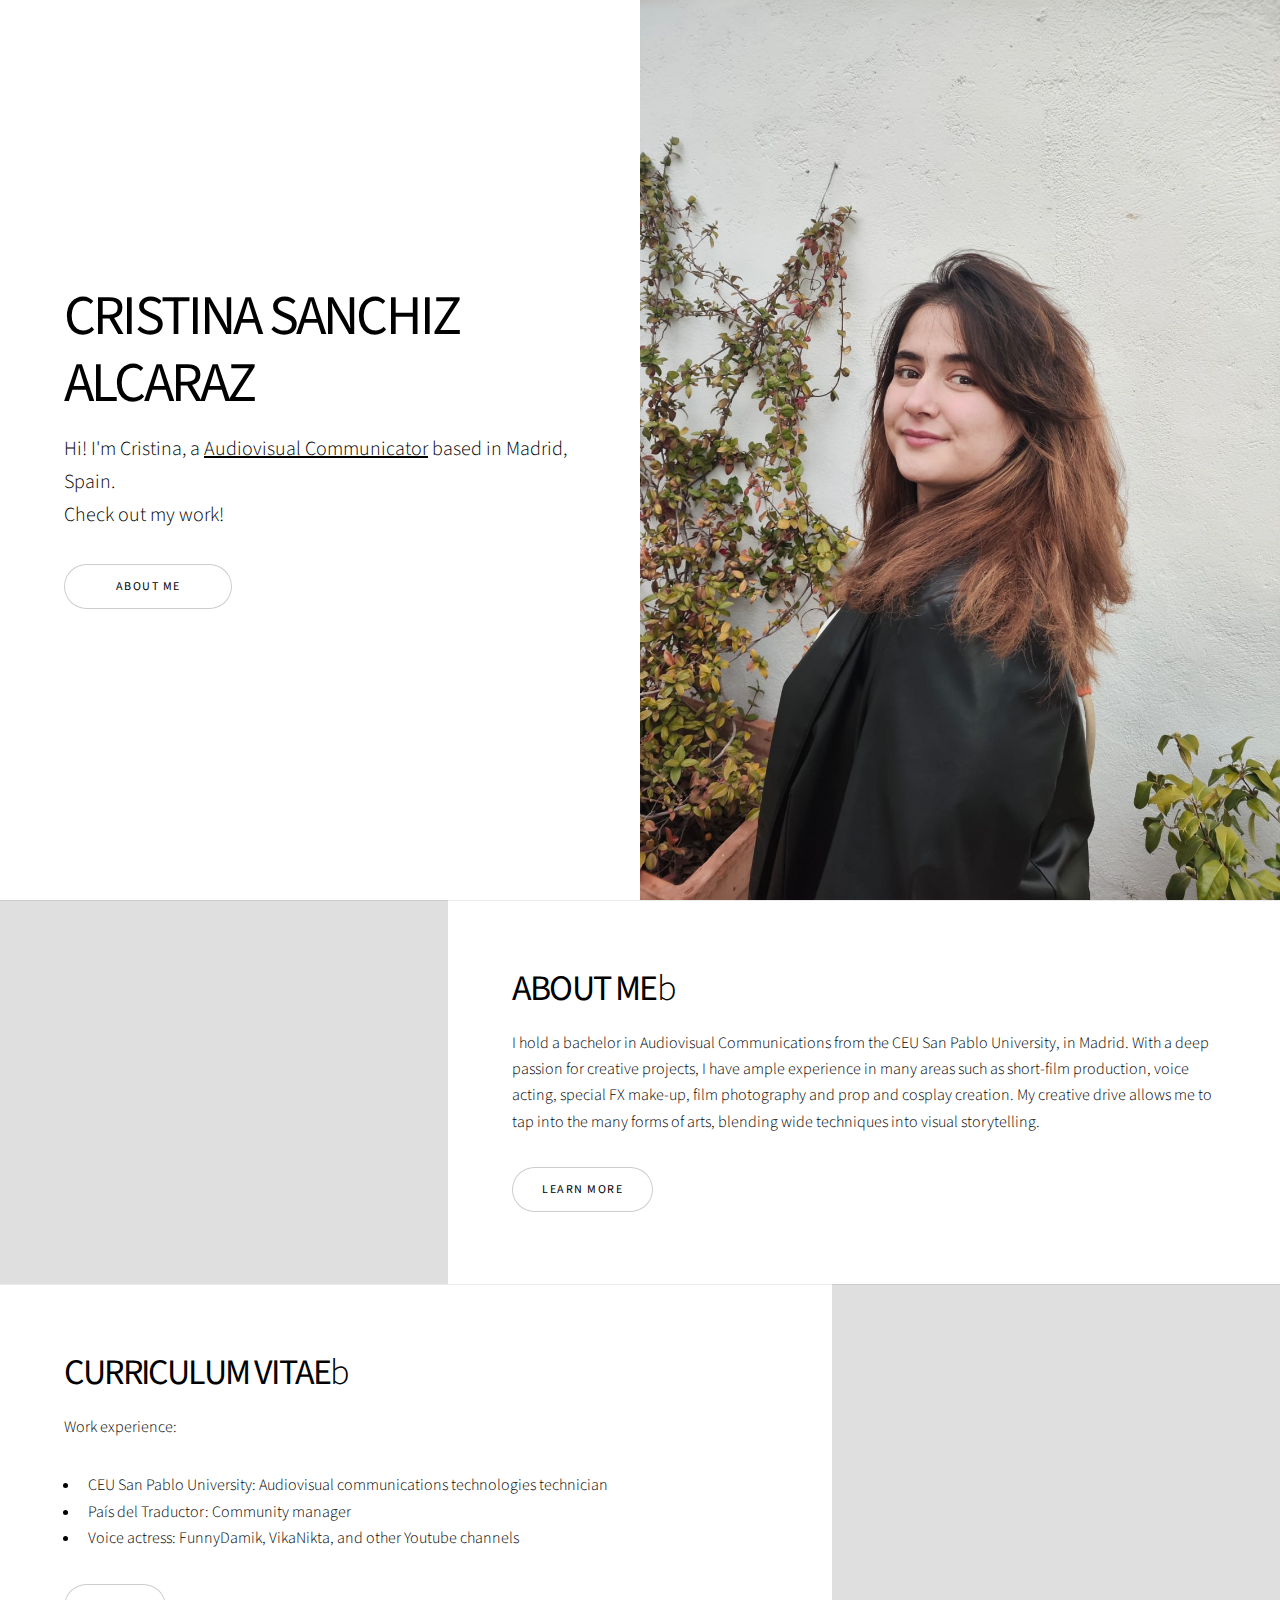
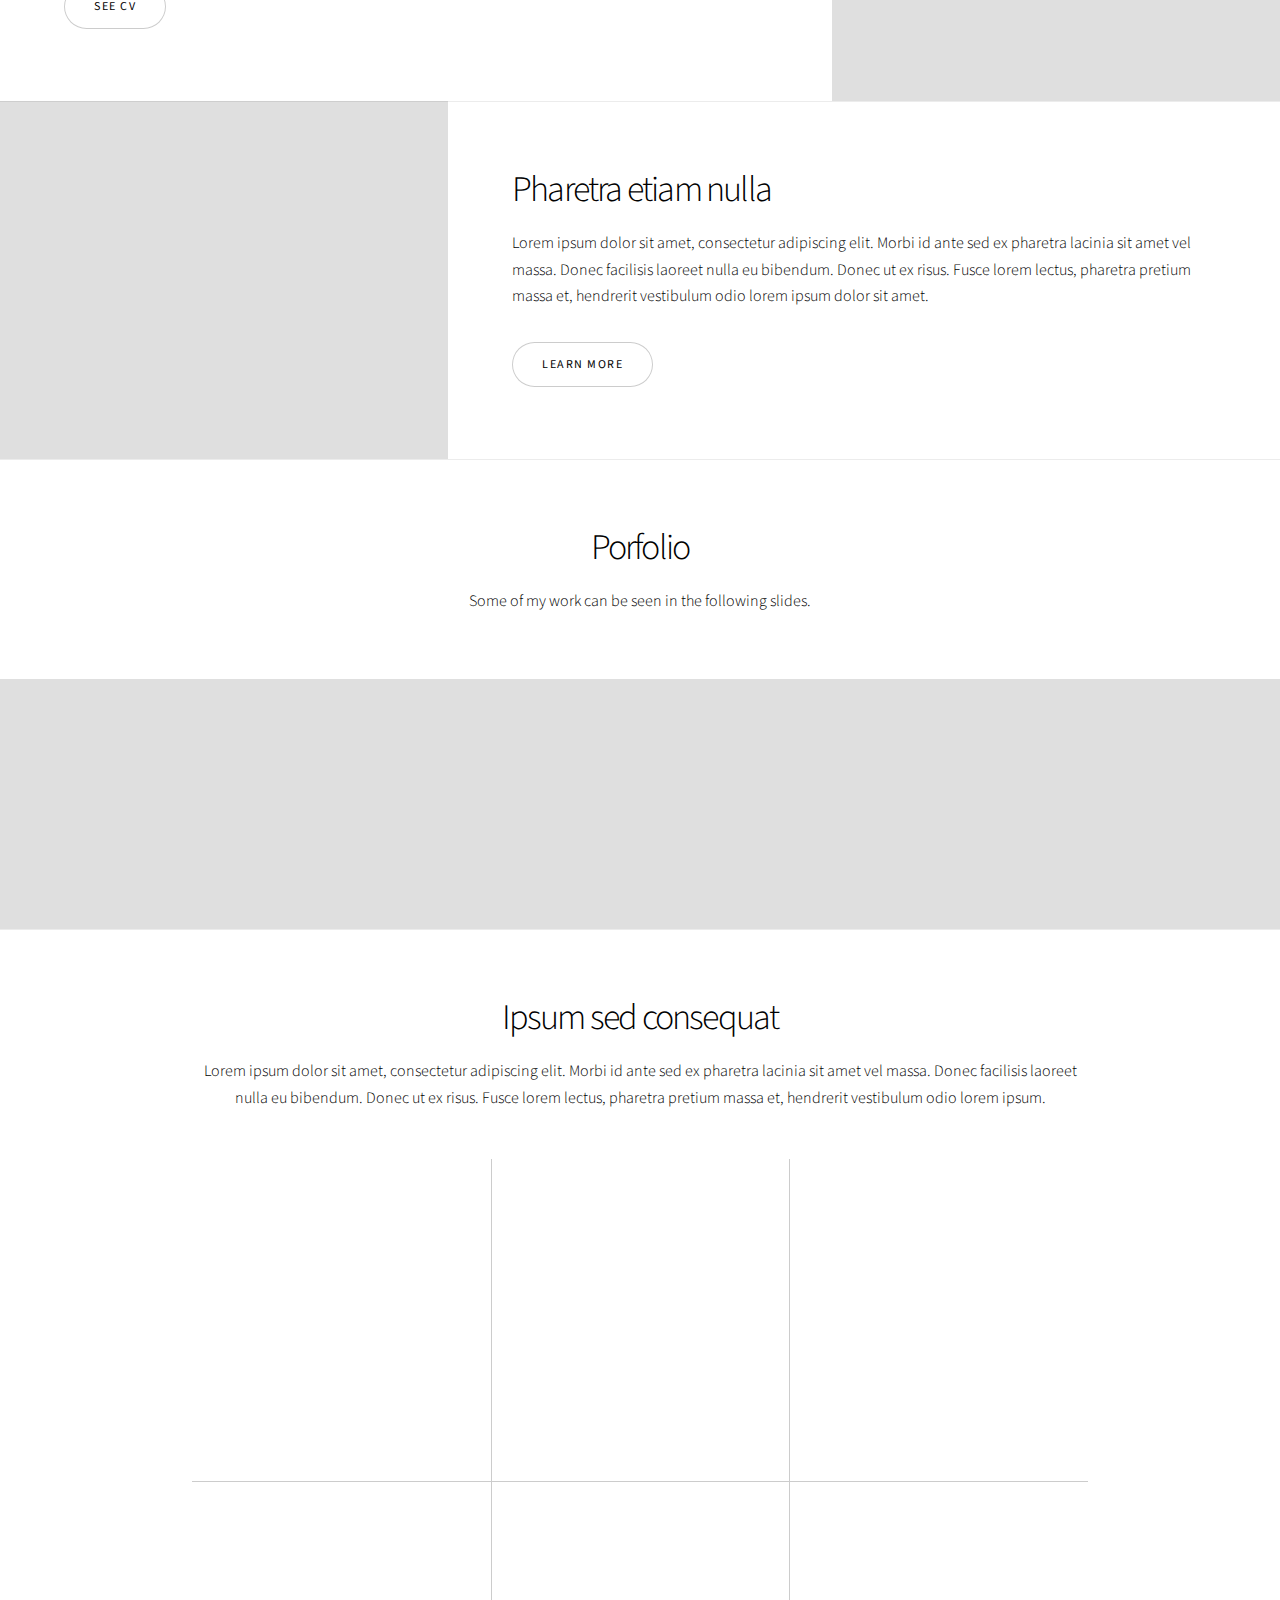
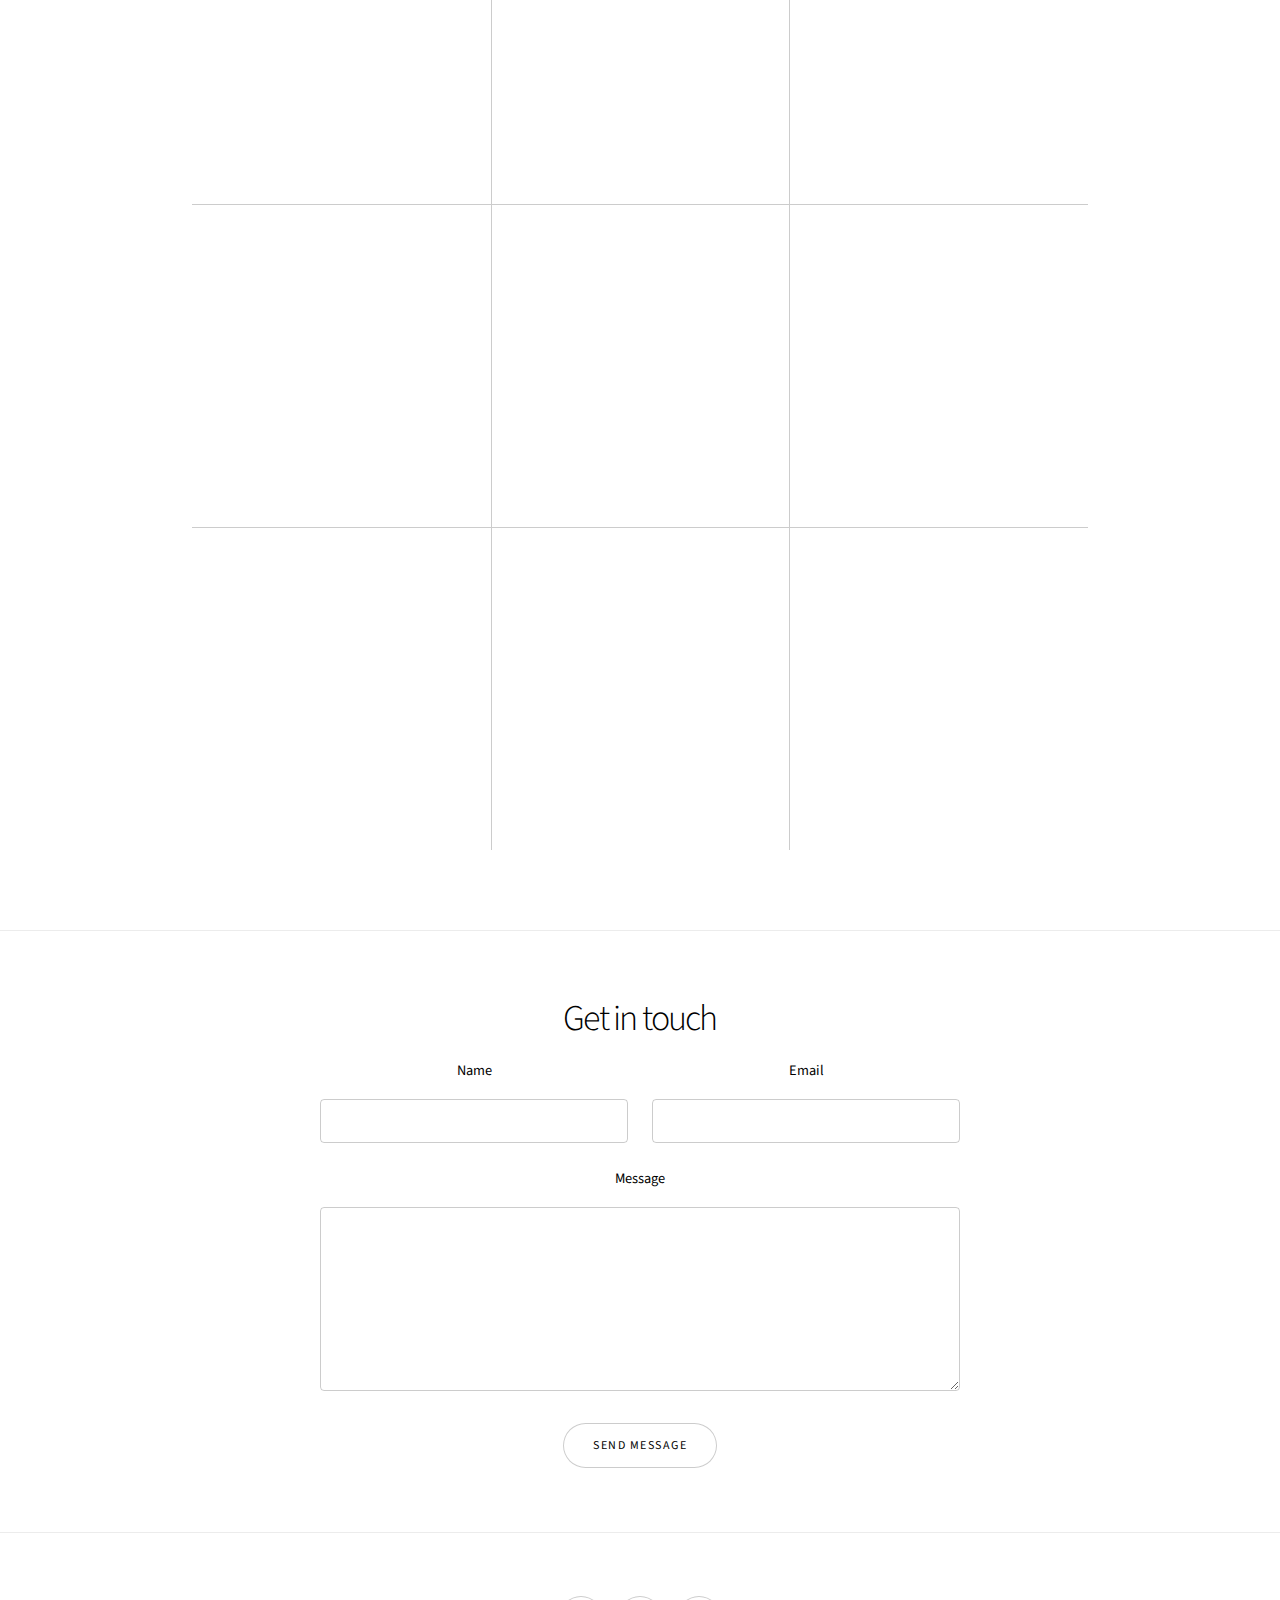
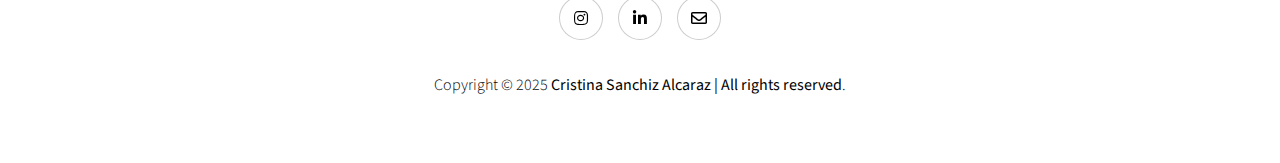
==== commit b2fb823f: "Update index.html" ====
--- a/index.html
+++ b/index.html
@@ -20,8 +20,8 @@
 				<!-- One -->
 					<section class="banner style1 orient-left content-align-left image-position-right fullscreen onload-image-fade-in onload-content-fade-right">
 						<div class="content">
-							<h1>Cristina Sanchiz</h1>
-							<p class="major">Hi! I'm Cristina Sanchiz, a <a>Audiovisual Communicator</a> based in Madrid, Spain. <br>Check out my work!</p>
+							<h1><b>CRISTINA SANCHIZ ALCARAZ</b></h1>
+							<p class="major">Hi! I'm Cristina, a <a>Audiovisual Communicator</a> based in Madrid, Spain. <br>Check out my work!</p>
 							<ul class="actions stacked">
 								<li><a href="#first" class="button big wide smooth-scroll-middle">About me</a></li>
 							</ul>
@@ -34,7 +34,7 @@
 				<!-- Two -->
 					<section class="spotlight style1 orient-right content-align-left image-position-center onscroll-image-fade-in" id="first">
 						<div class="content">
-							<h2>About me</h2>
+							<h2><b>ABOUT ME</b>b</h2>
 							<p>I hold a bachelor in Audiovisual Communications from the CEU San Pablo University, in Madrid. With a deep passion for creative projects, I have ample experience in many areas such as short-film production, voice acting, special FX make-up, film photography and prop and cosplay creation. My creative drive allows me to tap into the many forms of arts, blending wide techniques into visual storytelling.</p>
 							<ul class="actions stacked">
 								<li><a href="#" class="button">Learn More</a></li>
@@ -48,7 +48,7 @@
 				<!-- Three -->
 					<section class="spotlight style1 orient-left content-align-left image-position-center onscroll-image-fade-in">
 						<div class="content">
-							<h2>Curriculum Vitae</h2>
+							<h2><b>CURRICULUM VITAE</b>b</h2>
 							<p>Work experience:</p>
 							<ul>
 								<li>CEU San Pablo University: Audiovisual communications technologies technician</li>
@@ -56,7 +56,7 @@
   								<li>Voice actress: FunnyDamik, VikaNikta, and other Youtube channels</li>
 							</ul> 	
 							<ul class="actions stacked">
-								<li><a href="#" class="button">Learn More</a></li>
+								<li><a href="images/" class="button">See CV</a></li>
 							</ul>
 						</div>
 						<div class="image">
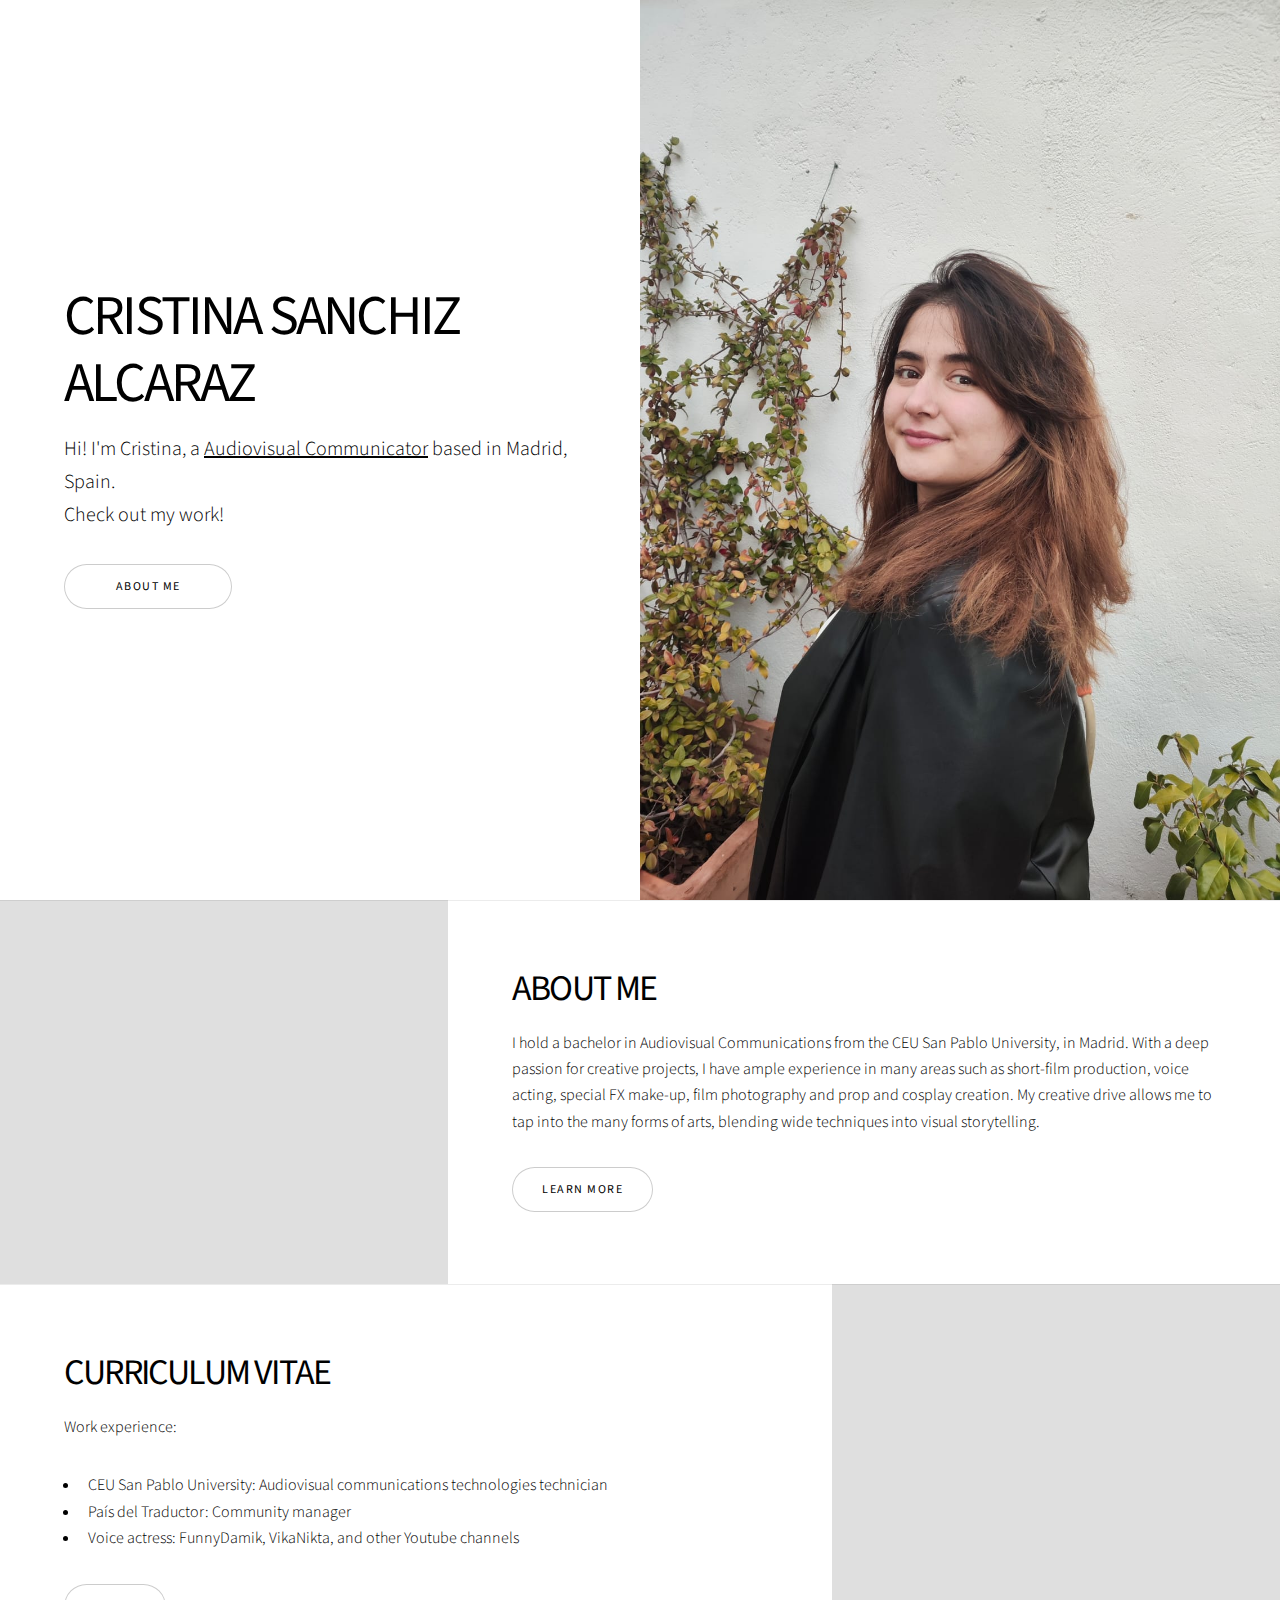
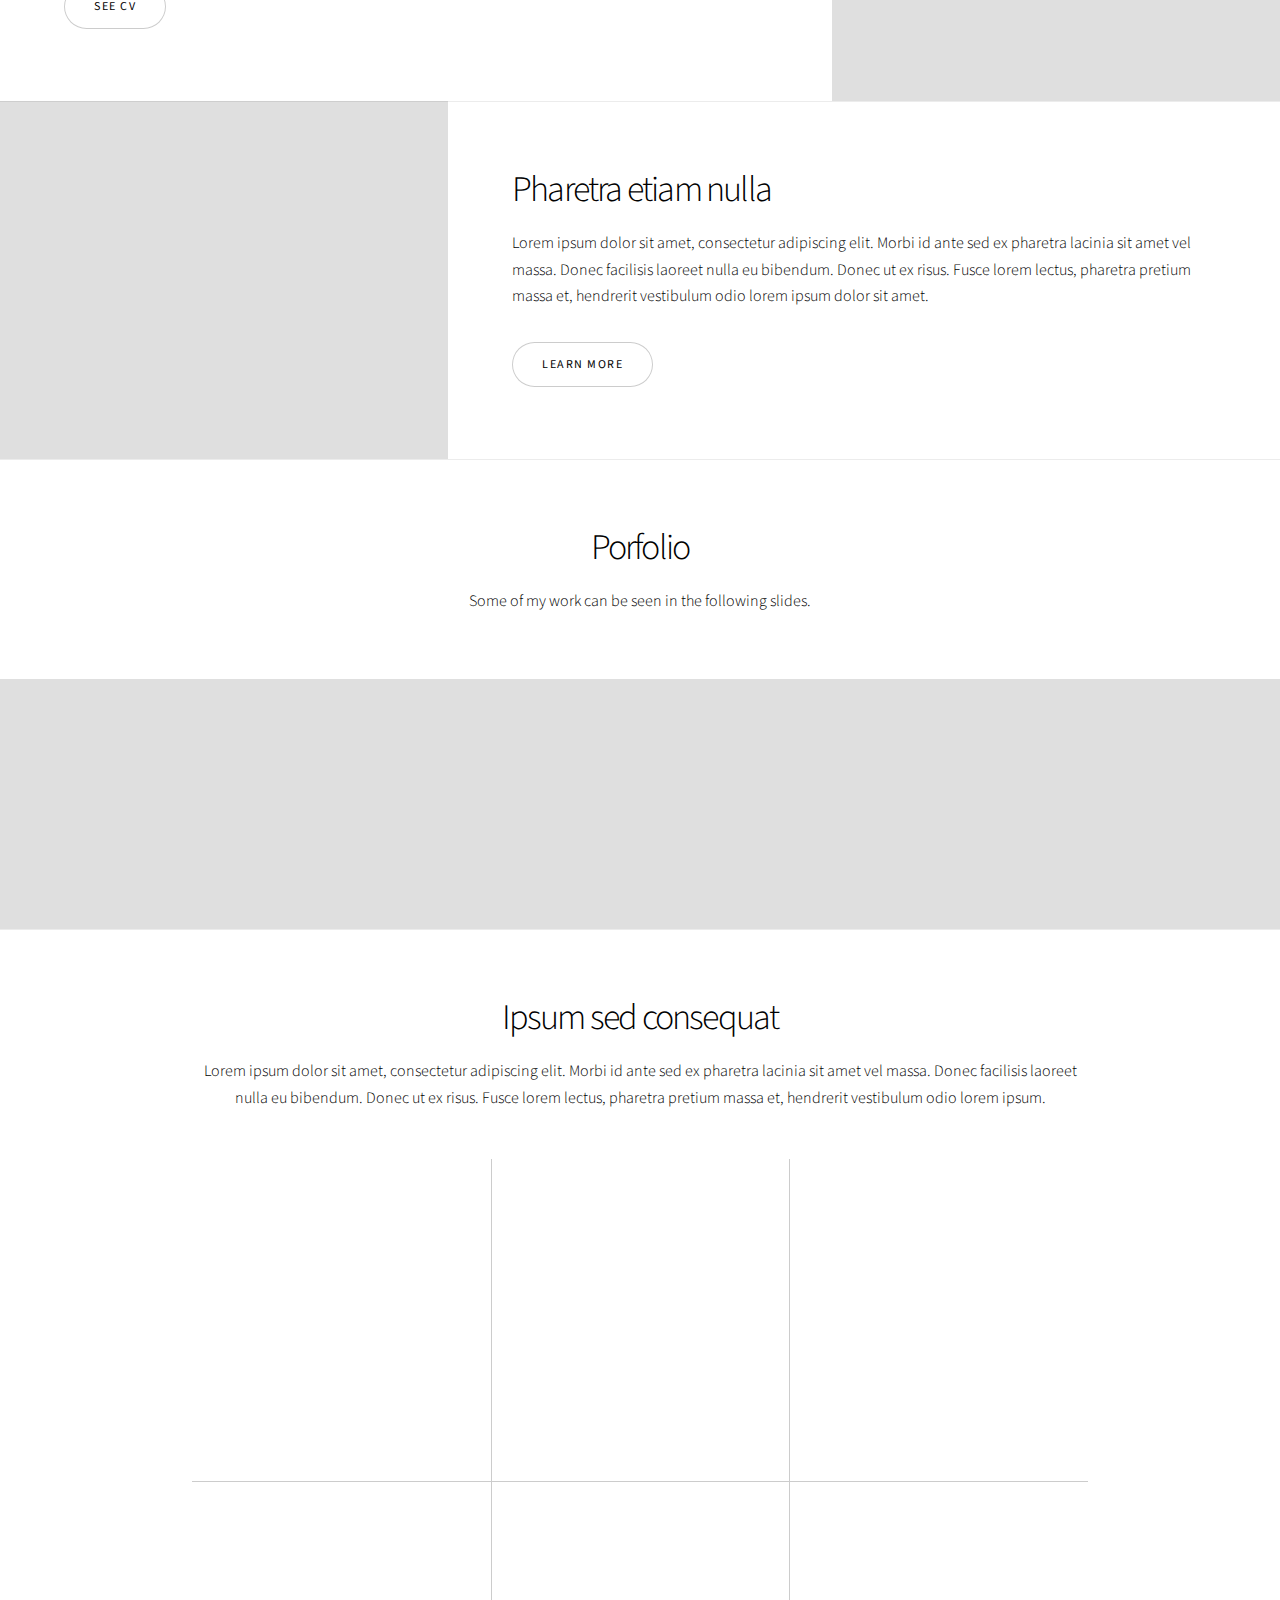
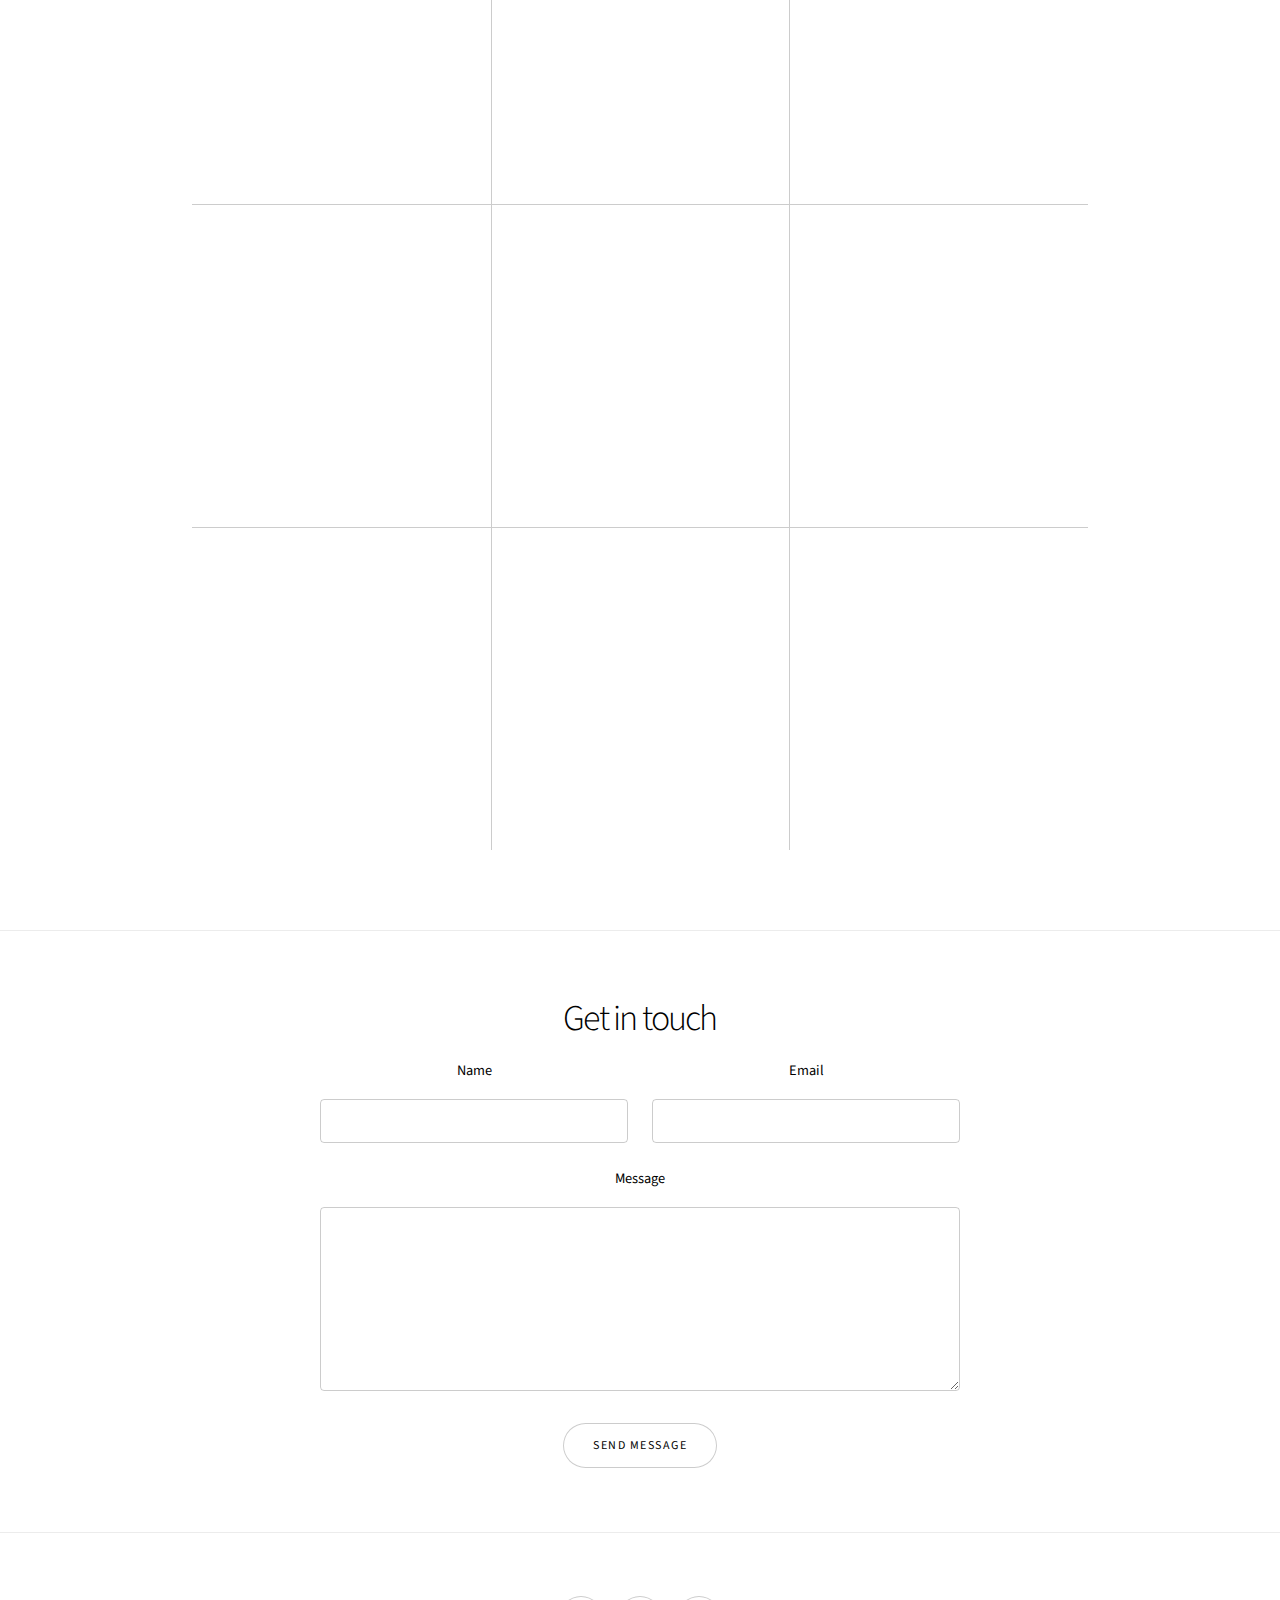
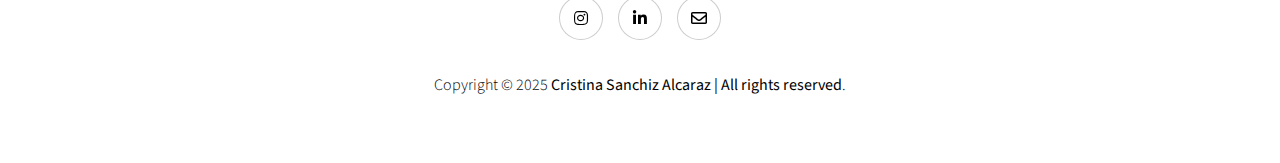
==== commit 672c208e: "Update index.html" ====
--- a/index.html
+++ b/index.html
@@ -34,7 +34,7 @@
 				<!-- Two -->
 					<section class="spotlight style1 orient-right content-align-left image-position-center onscroll-image-fade-in" id="first">
 						<div class="content">
-							<h2><b>ABOUT ME</b>b</h2>
+							<h2><b>ABOUT ME</b></h2>
 							<p>I hold a bachelor in Audiovisual Communications from the CEU San Pablo University, in Madrid. With a deep passion for creative projects, I have ample experience in many areas such as short-film production, voice acting, special FX make-up, film photography and prop and cosplay creation. My creative drive allows me to tap into the many forms of arts, blending wide techniques into visual storytelling.</p>
 							<ul class="actions stacked">
 								<li><a href="#" class="button">Learn More</a></li>
@@ -48,7 +48,7 @@
 				<!-- Three -->
 					<section class="spotlight style1 orient-left content-align-left image-position-center onscroll-image-fade-in">
 						<div class="content">
-							<h2><b>CURRICULUM VITAE</b>b</h2>
+							<h2><b>CURRICULUM VITAE</b></h2>
 							<p>Work experience:</p>
 							<ul>
 								<li>CEU San Pablo University: Audiovisual communications technologies technician</li>
@@ -56,7 +56,7 @@
   								<li>Voice actress: FunnyDamik, VikaNikta, and other Youtube channels</li>
 							</ul> 	
 							<ul class="actions stacked">
-								<li><a href="images/" class="button">See CV</a></li>
+								<li><a href="images/csa_cv.pdf" class="button" target="_blank">See CV</a></li>
 							</ul>
 						</div>
 						<div class="image">
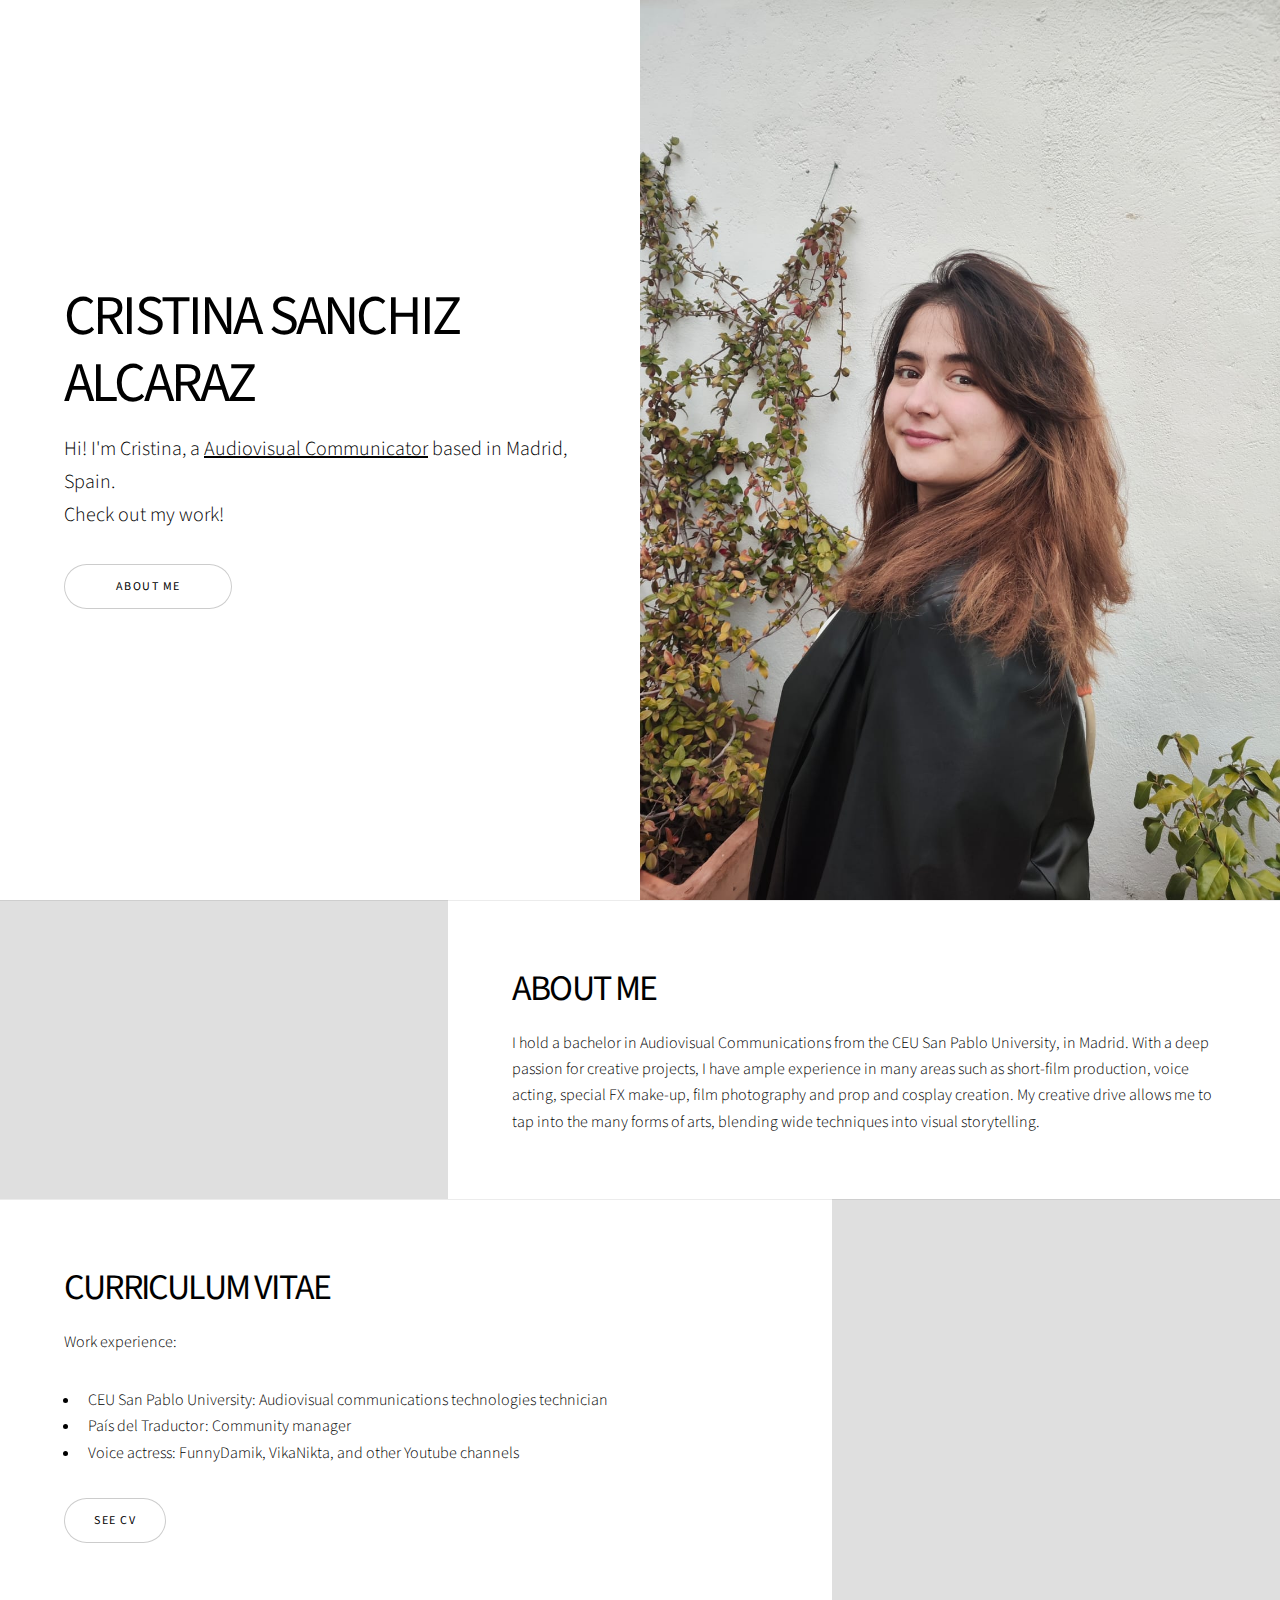
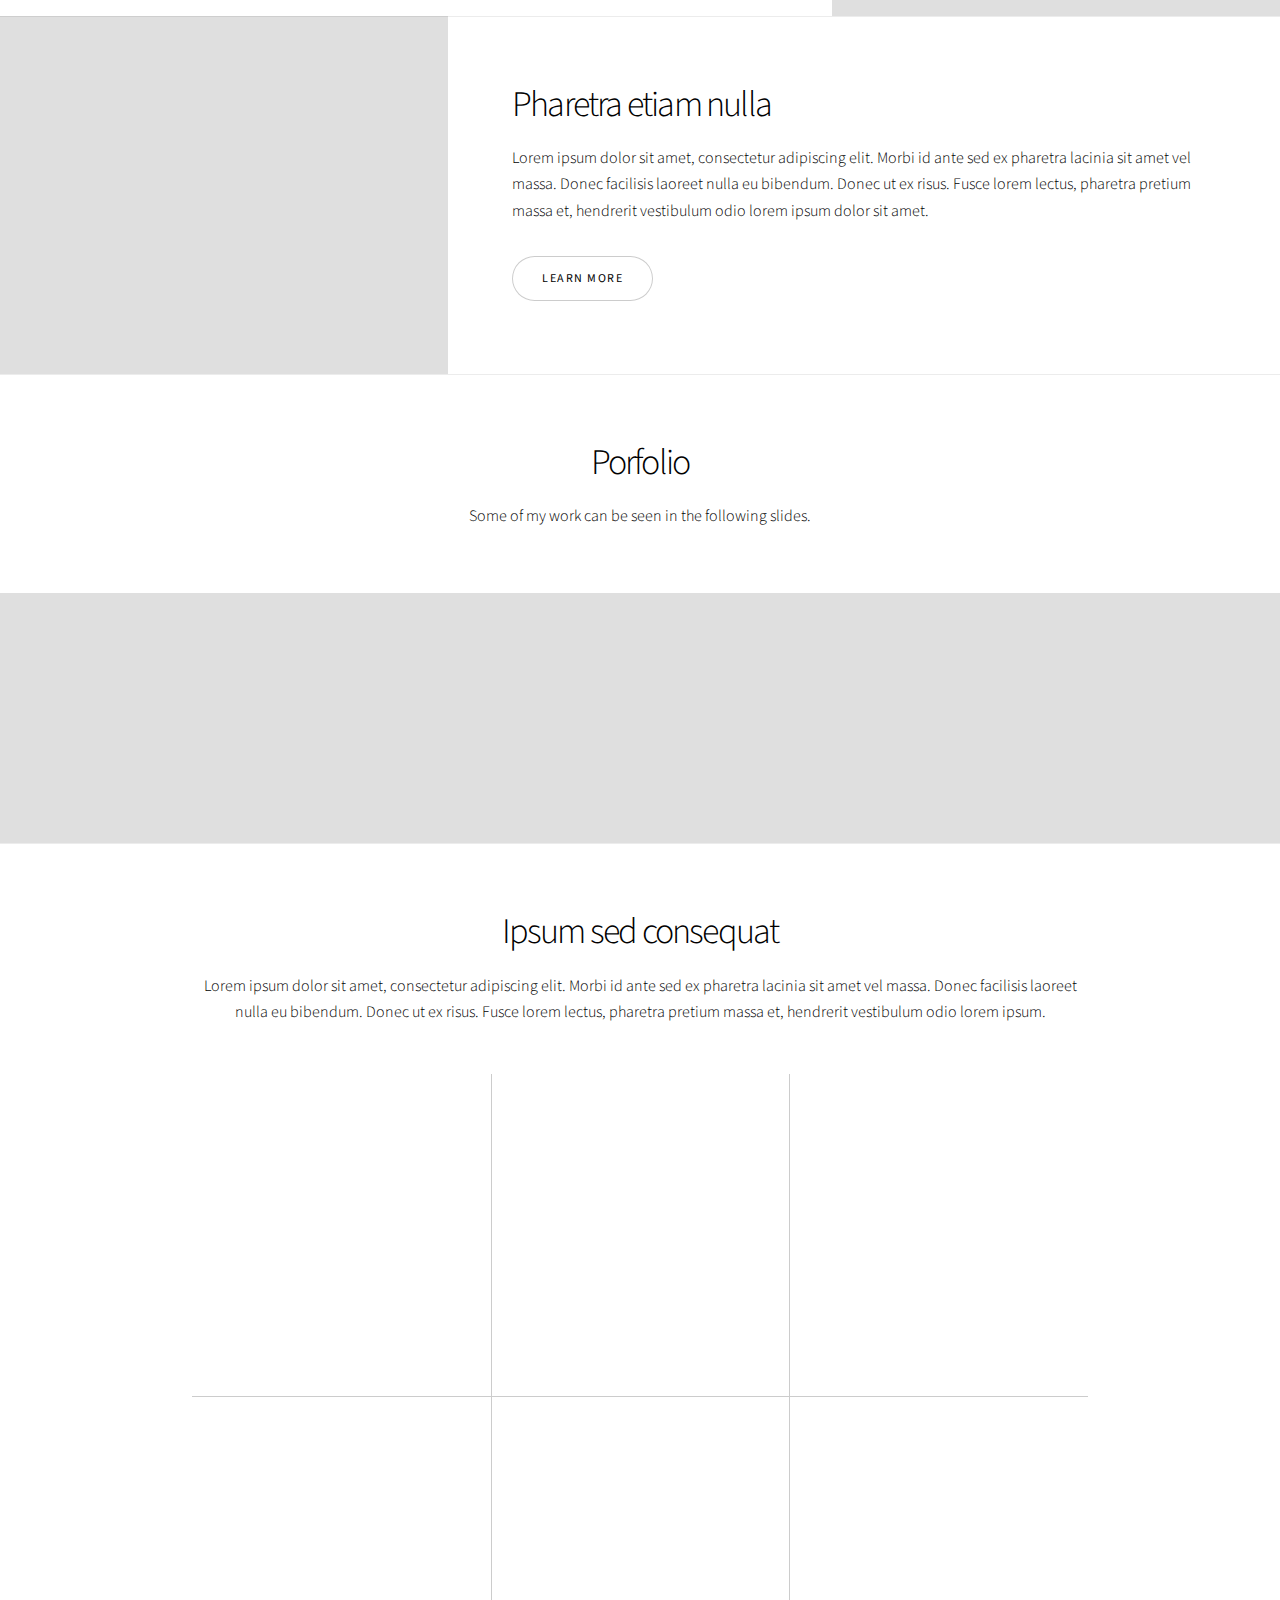
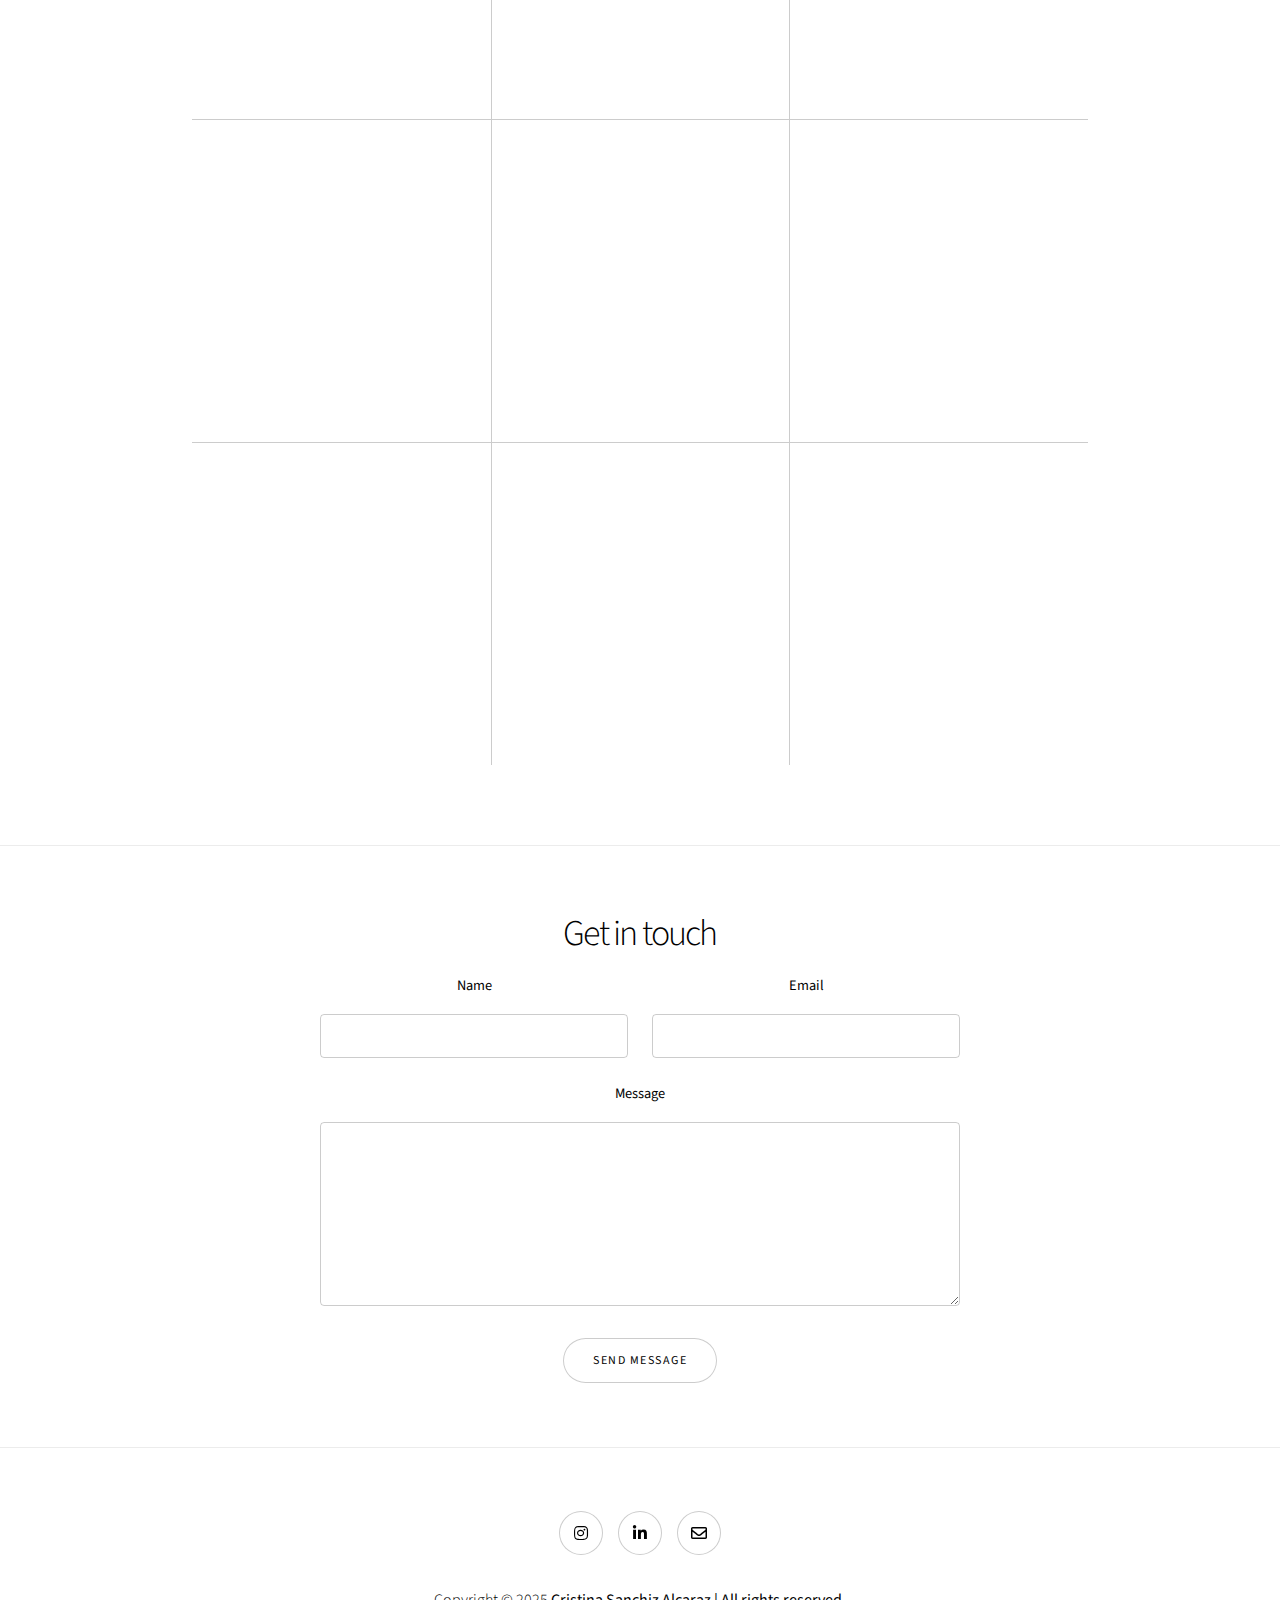
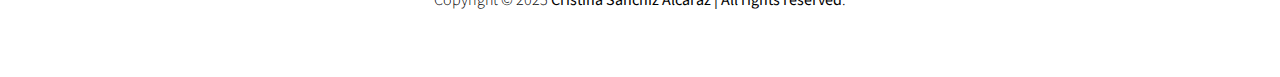
==== commit a41c854b: "Update index.html" ====
--- a/index.html
+++ b/index.html
@@ -36,9 +36,9 @@
 						<div class="content">
 							<h2><b>ABOUT ME</b></h2>
 							<p>I hold a bachelor in Audiovisual Communications from the CEU San Pablo University, in Madrid. With a deep passion for creative projects, I have ample experience in many areas such as short-film production, voice acting, special FX make-up, film photography and prop and cosplay creation. My creative drive allows me to tap into the many forms of arts, blending wide techniques into visual storytelling.</p>
-							<ul class="actions stacked">
+							<!--<ul class="actions stacked">
 								<li><a href="#" class="button">Learn More</a></li>
-							</ul>
+							</ul>-->
 						</div>
 						<div class="image">
 							<img src="images/spotlight01.jpg" alt="" />
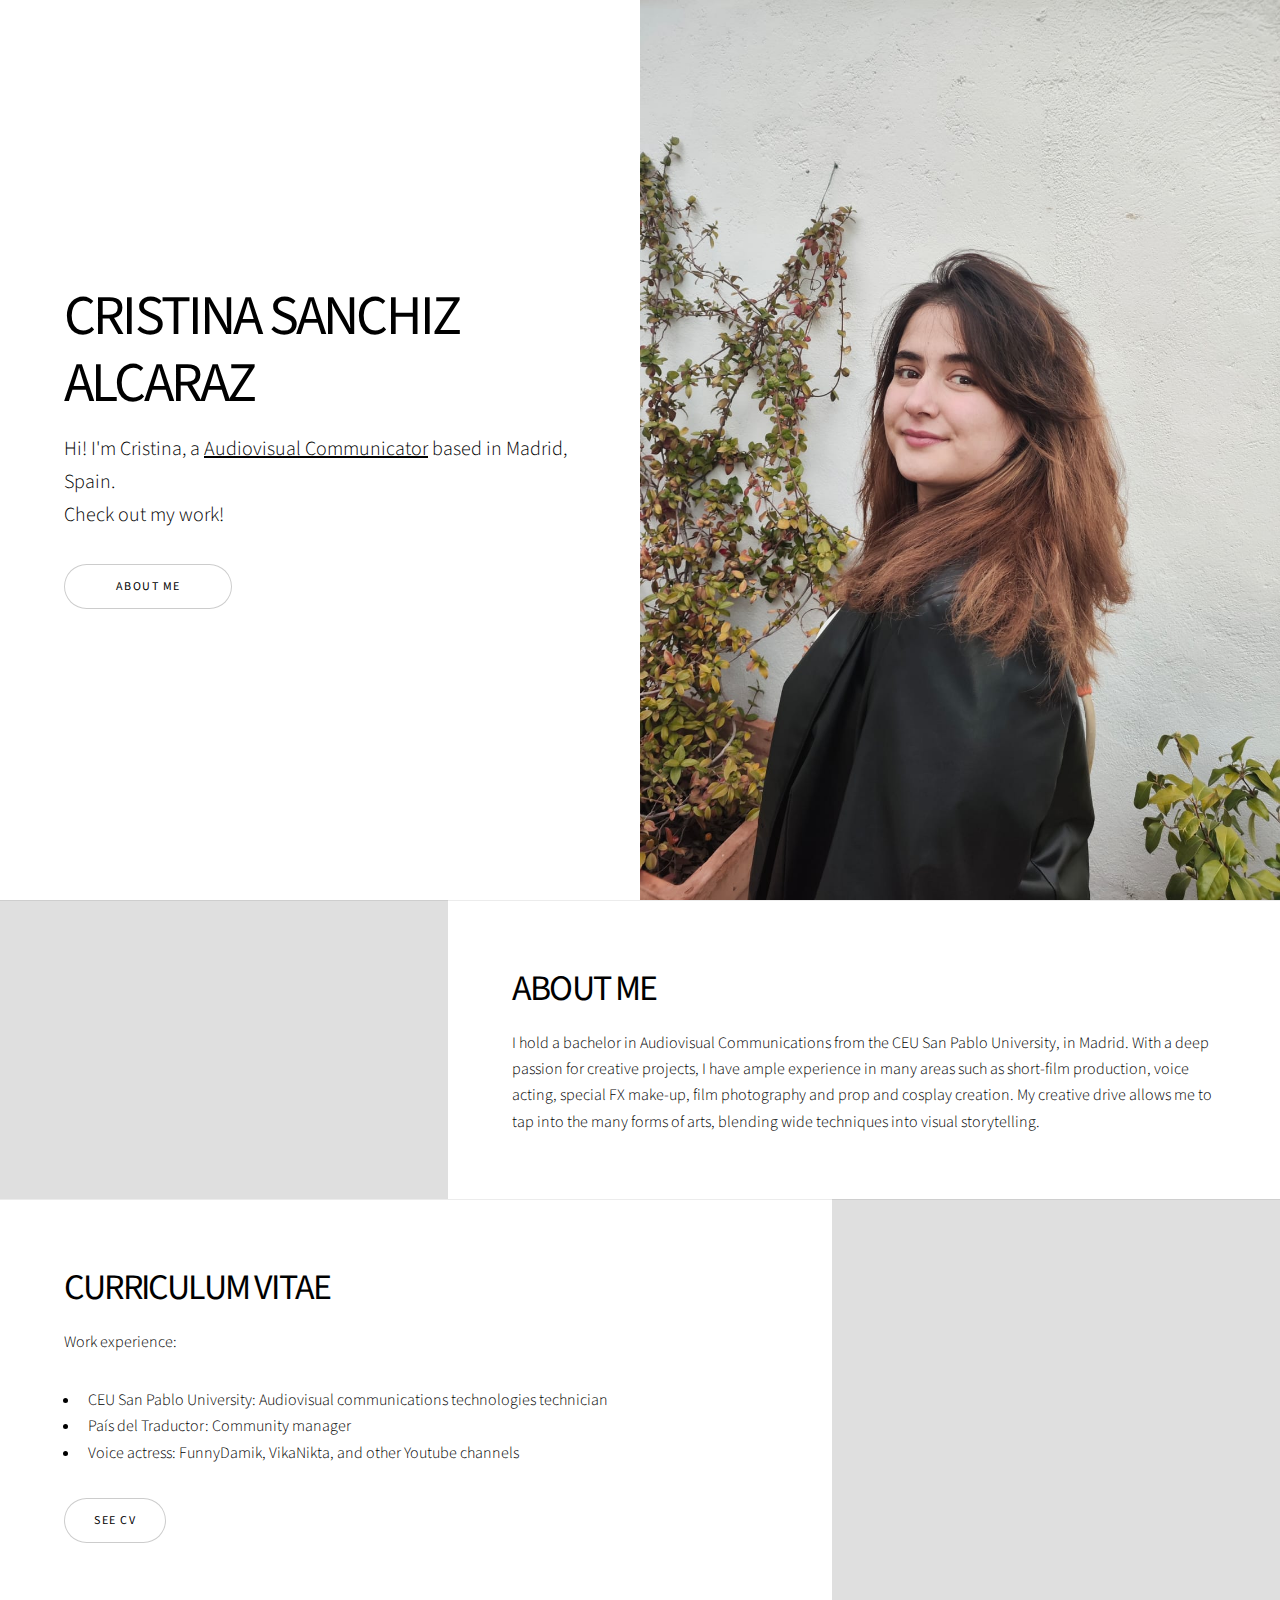
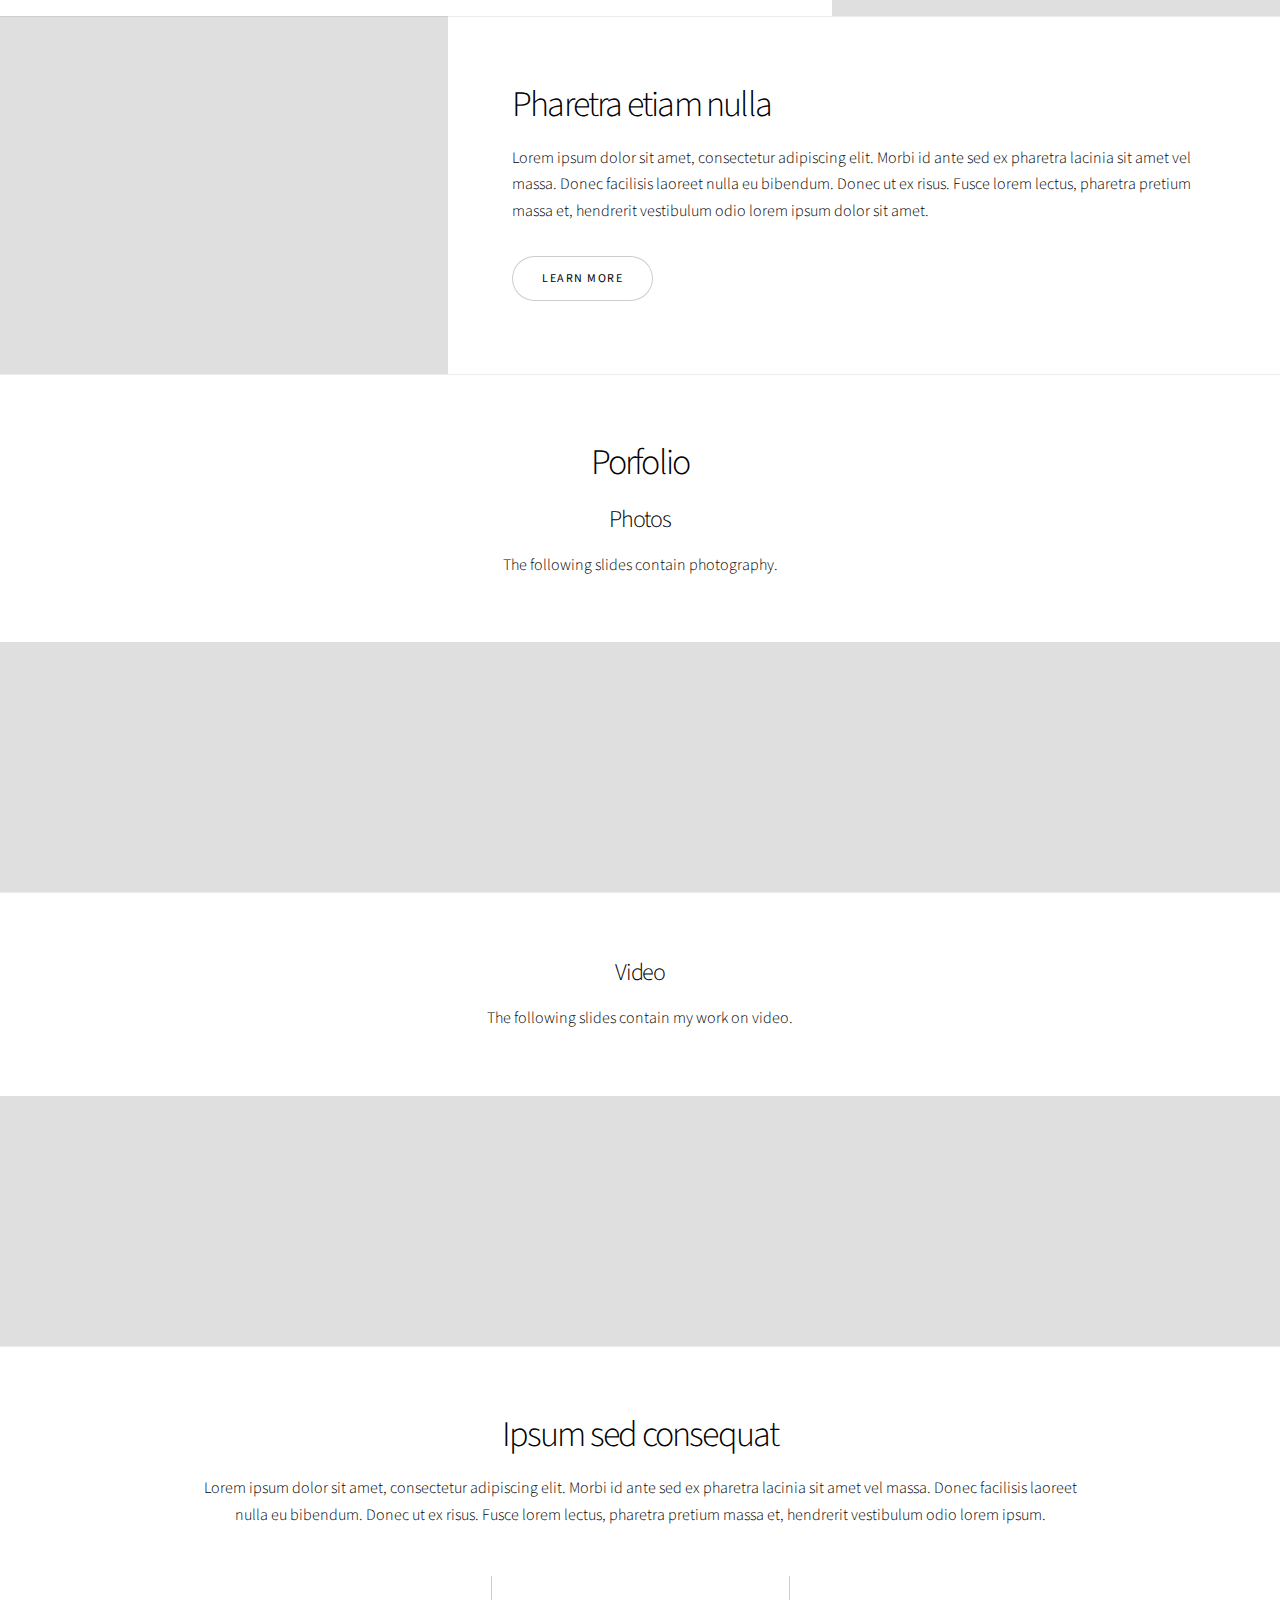
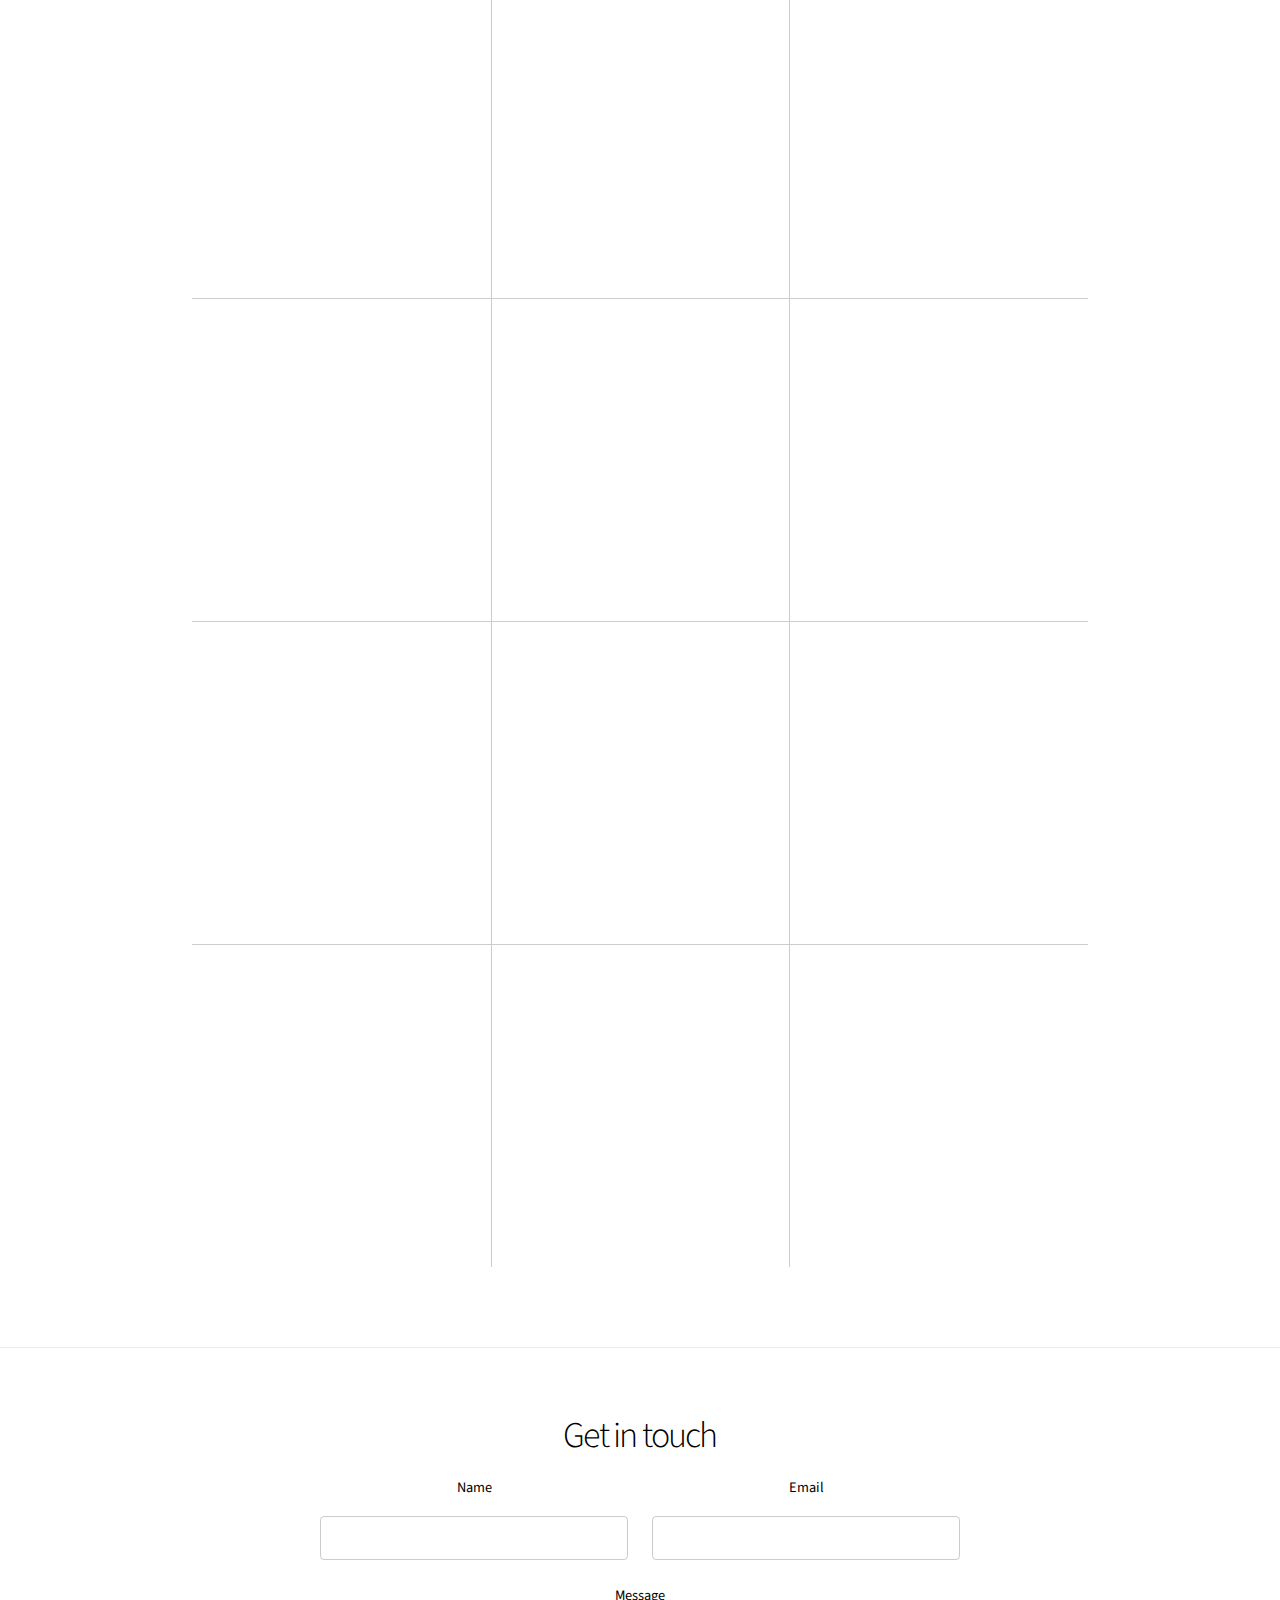
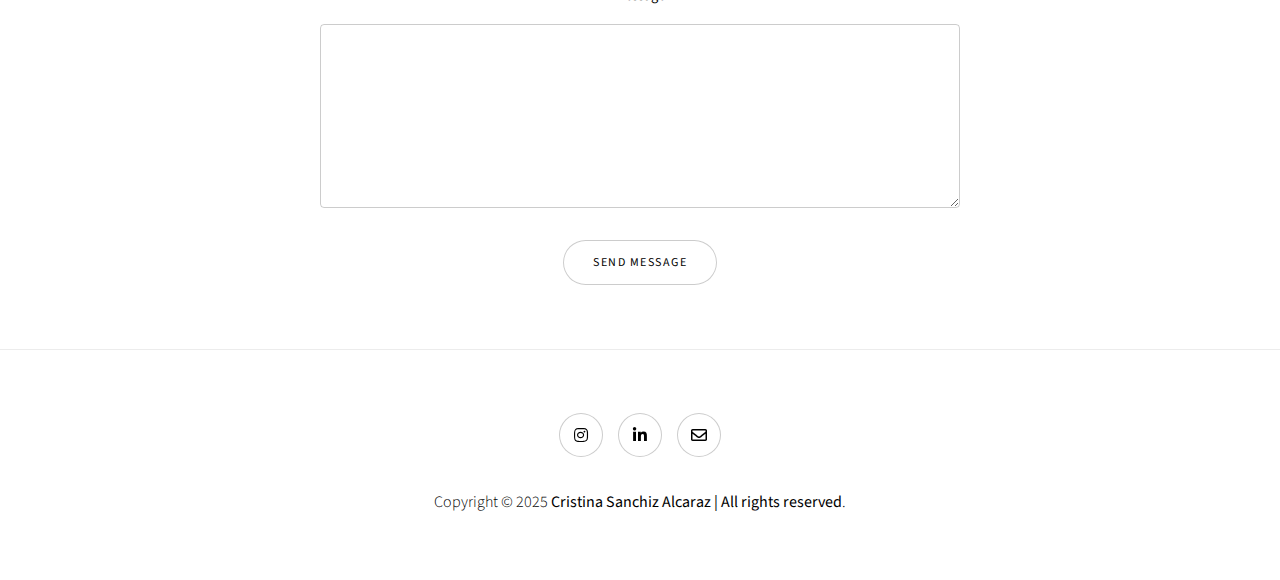
==== commit 64fdbbb1: "Update index.html" ====
--- a/index.html
+++ b/index.html
@@ -82,10 +82,167 @@
 					<section class="wrapper style1 align-center">
 						<div class="inner">
 							<h2>Porfolio</h2>
-							<p>Some of my work can be seen in the following slides. </p>
+							<h3>Photos</h3>
+							<p>The following slides contain photography.</p>
 						</div>
 
 						<!-- Gallery -->
+							<div class="gallery style2 medium lightbox onscroll-fade-in">
+								<article>
+									<a href="images/gallery/fulls/01.jpg" class="image">
+										<img src="images/gallery/thumbs/01.jpg" alt="" />
+									</a>
+									<div class="caption">
+										<h3>Ipsum Dolor</h3>
+										<p>Lorem ipsum dolor amet, consectetur magna etiam elit. Etiam sed ultrices.</p>
+										<ul class="actions fixed">
+											<li><span class="button small">Details</span></li>
+										</ul>
+									</div>
+								</article>
+								<article>
+									<a href="images/gallery/fulls/02.jpg" class="image">
+										<img src="images/gallery/thumbs/02.jpg" alt="" />
+									</a>
+									<div class="caption">
+										<h3>Feugiat Lorem</h3>
+										<p>Lorem ipsum dolor amet, consectetur magna etiam elit. Etiam sed ultrices.</p>
+										<ul class="actions fixed">
+											<li><span class="button small">Details</span></li>
+										</ul>
+									</div>
+								</article>
+								<article>
+									<a href="images/gallery/fulls/03.jpg" class="image">
+										<img src="images/gallery/thumbs/03.jpg" alt="" />
+									</a>
+									<div class="caption">
+										<h3>Magna Amet</h3>
+										<p>Lorem ipsum dolor amet, consectetur magna etiam elit. Etiam sed ultrices.</p>
+										<ul class="actions fixed">
+											<li><span class="button small">Details</span></li>
+										</ul>
+									</div>
+								</article>
+								<article>
+									<a href="images/gallery/fulls/04.jpg" class="image">
+										<img src="images/gallery/thumbs/04.jpg" alt="" />
+									</a>
+									<div class="caption">
+										<h3>Sed Tempus</h3>
+										<p>Lorem ipsum dolor amet, consectetur magna etiam elit. Etiam sed ultrices.</p>
+										<ul class="actions fixed">
+											<li><span class="button small">Details</span></li>
+										</ul>
+									</div>
+								</article>
+								<article>
+									<a href="images/gallery/fulls/05.jpg" class="image">
+										<img src="images/gallery/thumbs/05.jpg" alt="" />
+									</a>
+									<div class="caption">
+										<h3>Ultrices Magna</h3>
+										<p>Lorem ipsum dolor amet, consectetur magna etiam elit. Etiam sed ultrices.</p>
+										<ul class="actions fixed">
+											<li><span class="button small">Details</span></li>
+										</ul>
+									</div>
+								</article>
+								<article>
+									<a href="images/gallery/fulls/06.jpg" class="image">
+										<img src="images/gallery/thumbs/06.jpg" alt="" />
+									</a>
+									<div class="caption">
+										<h3>Sed Tempus</h3>
+										<p>Lorem ipsum dolor amet, consectetur magna etiam elit. Etiam sed ultrices.</p>
+										<ul class="actions fixed">
+											<li><span class="button small">Details</span></li>
+										</ul>
+									</div>
+								</article>
+								<article>
+									<a href="images/gallery/fulls/07.jpg" class="image">
+										<img src="images/gallery/thumbs/07.jpg" alt="" />
+									</a>
+									<div class="caption">
+										<h3>Ipsum Lorem</h3>
+										<p>Lorem ipsum dolor amet, consectetur magna etiam elit. Etiam sed ultrices.</p>
+										<ul class="actions fixed">
+											<li><span class="button small">Details</span></li>
+										</ul>
+									</div>
+								</article>
+								<article>
+									<a href="images/gallery/fulls/08.jpg" class="image">
+										<img src="images/gallery/thumbs/08.jpg" alt="" />
+									</a>
+									<div class="caption">
+										<h3>Magna Risus</h3>
+										<p>Lorem ipsum dolor amet, consectetur magna etiam elit. Etiam sed ultrices.</p>
+										<ul class="actions fixed">
+											<li><span class="button small">Details</span></li>
+										</ul>
+									</div>
+								</article>
+								<article>
+									<a href="images/gallery/fulls/09.jpg" class="image">
+										<img src="images/gallery/thumbs/09.jpg" alt="" />
+									</a>
+									<div class="caption">
+										<h3>Tempus Dolor</h3>
+										<p>Lorem ipsum dolor amet, consectetur magna etiam elit. Etiam sed ultrices.</p>
+										<ul class="actions fixed">
+											<li><span class="button small">Details</span></li>
+										</ul>
+									</div>
+								</article>
+								<article>
+									<a href="images/gallery/fulls/10.jpg" class="image">
+										<img src="images/gallery/thumbs/10.jpg" alt="" />
+									</a>
+									<div class="caption">
+										<h3>Sed Etiam</h3>
+										<p>Lorem ipsum dolor amet, consectetur magna etiam elit. Etiam sed ultrices.</p>
+										<ul class="actions fixed">
+											<li><span class="button small">Details</span></li>
+										</ul>
+									</div>
+								</article>
+								<article>
+									<a href="images/gallery/fulls/11.jpg" class="image">
+										<img src="images/gallery/thumbs/11.jpg" alt="" />
+									</a>
+									<div class="caption">
+										<h3>Magna Lorem</h3>
+										<p>Lorem ipsum dolor amet, consectetur magna etiam elit. Etiam sed ultrices.</p>
+										<ul class="actions fixed">
+											<li><span class="button small">Details</span></li>
+										</ul>
+									</div>
+								</article>
+								<article>
+									<a href="images/gallery/fulls/12.jpg" class="image">
+										<img src="images/gallery/thumbs/12.jpg" alt="" />
+									</a>
+									<div class="caption">
+										<h3>Ipsum Dolor</h3>
+										<p>Lorem ipsum dolor amet, consectetur magna etiam elit. Etiam sed ultrices.</p>
+										<ul class="actions fixed">
+											<li><span class="button small">Details</span></li>
+										</ul>
+									</div>
+								</article>
+							</div>
+
+					</section>
+
+				<!-- Gallery 2-->
+
+					<section class="wrapper style1 align-center">
+						<div class="inner">
+							<h3>Video</h3>
+							<p>The following slides contain my work on video. </p>
+						</div>
 							<div class="gallery style2 medium lightbox onscroll-fade-in">
 								<article>
 									<a href="images/gallery/fulls/01.jpg" class="image">
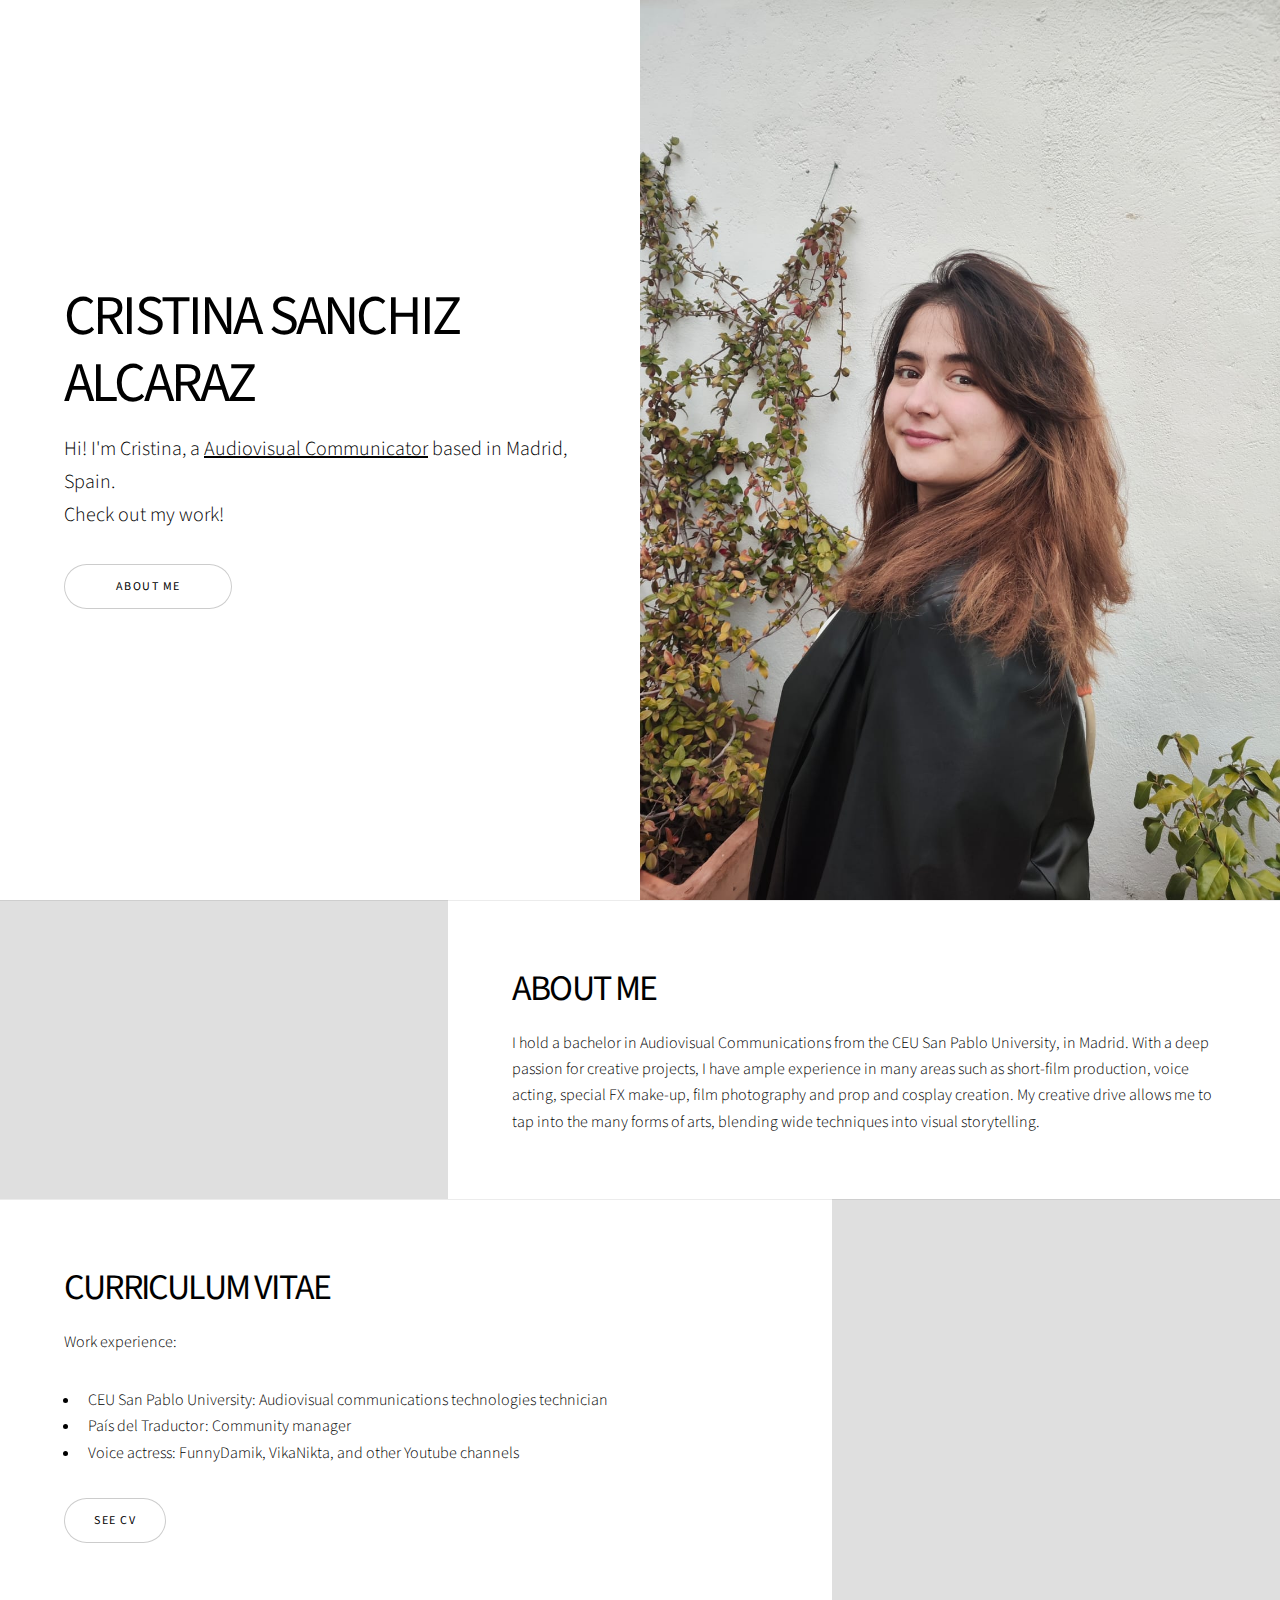
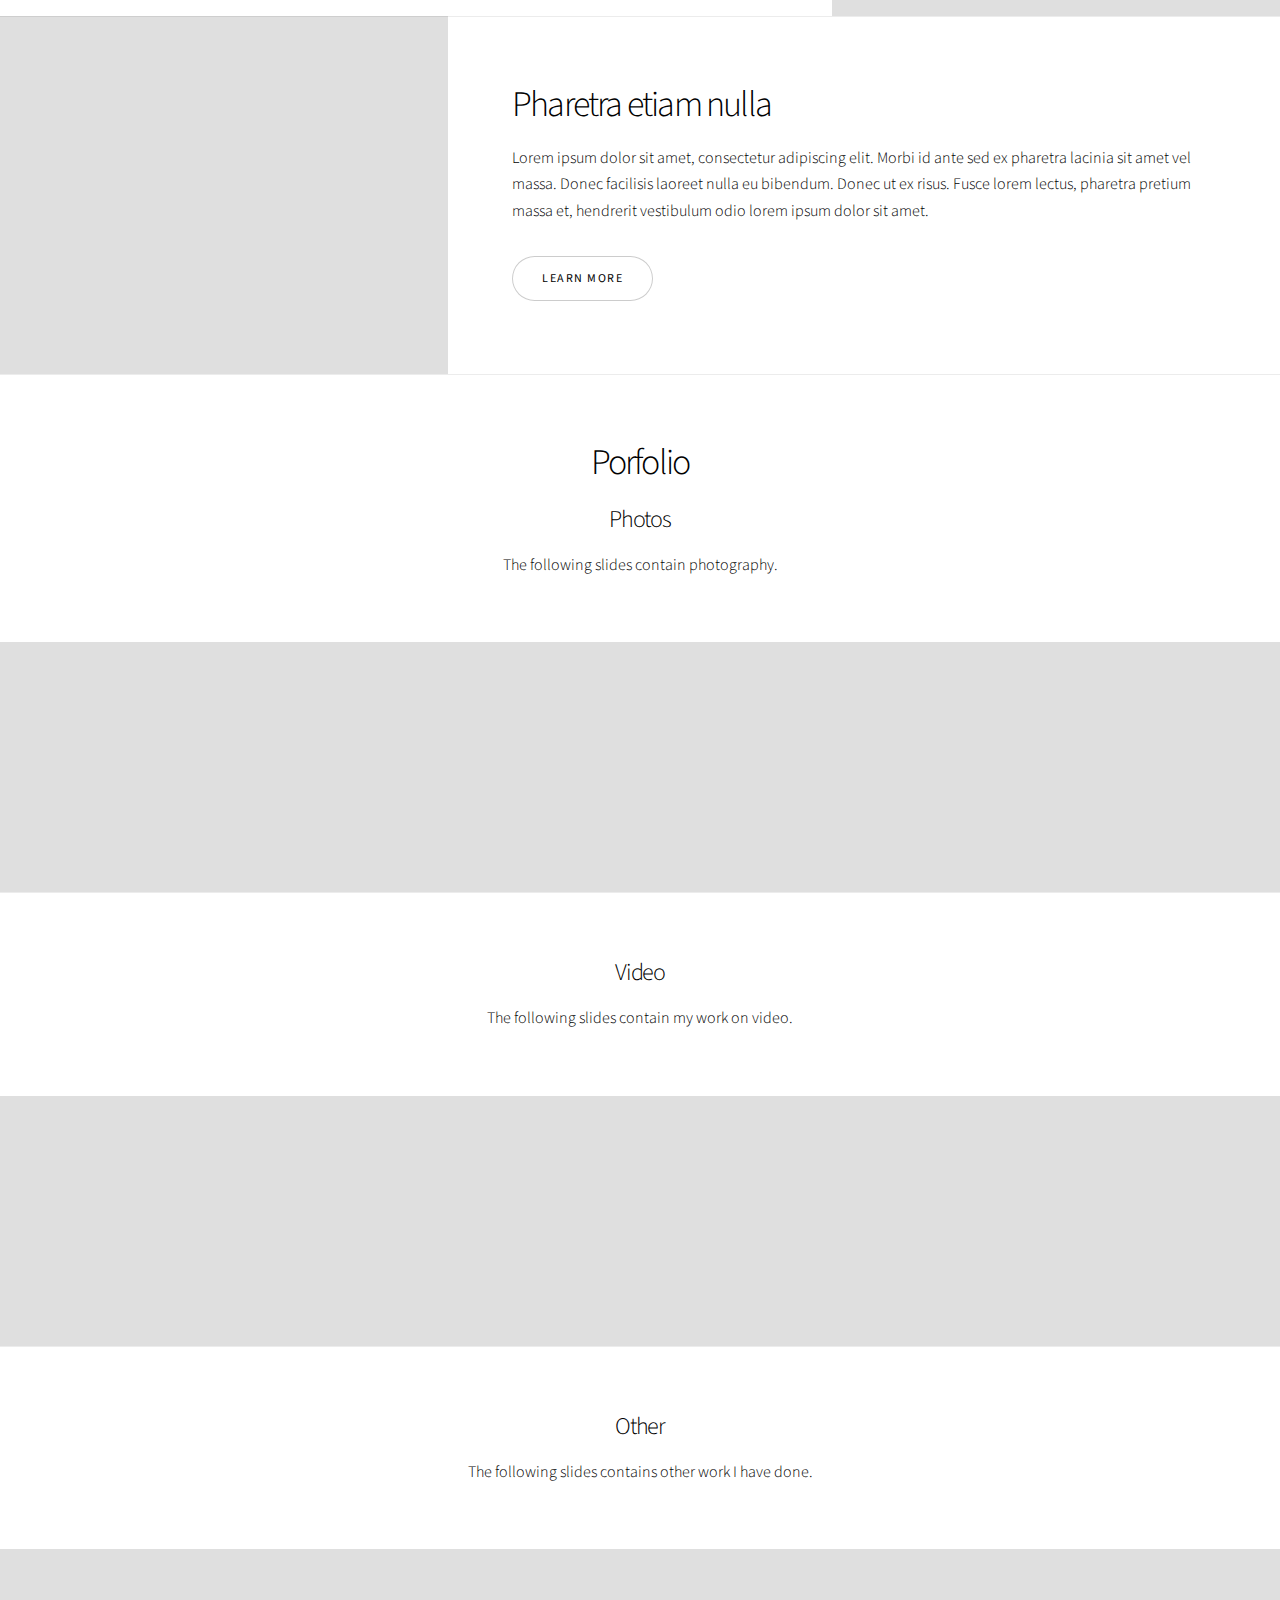
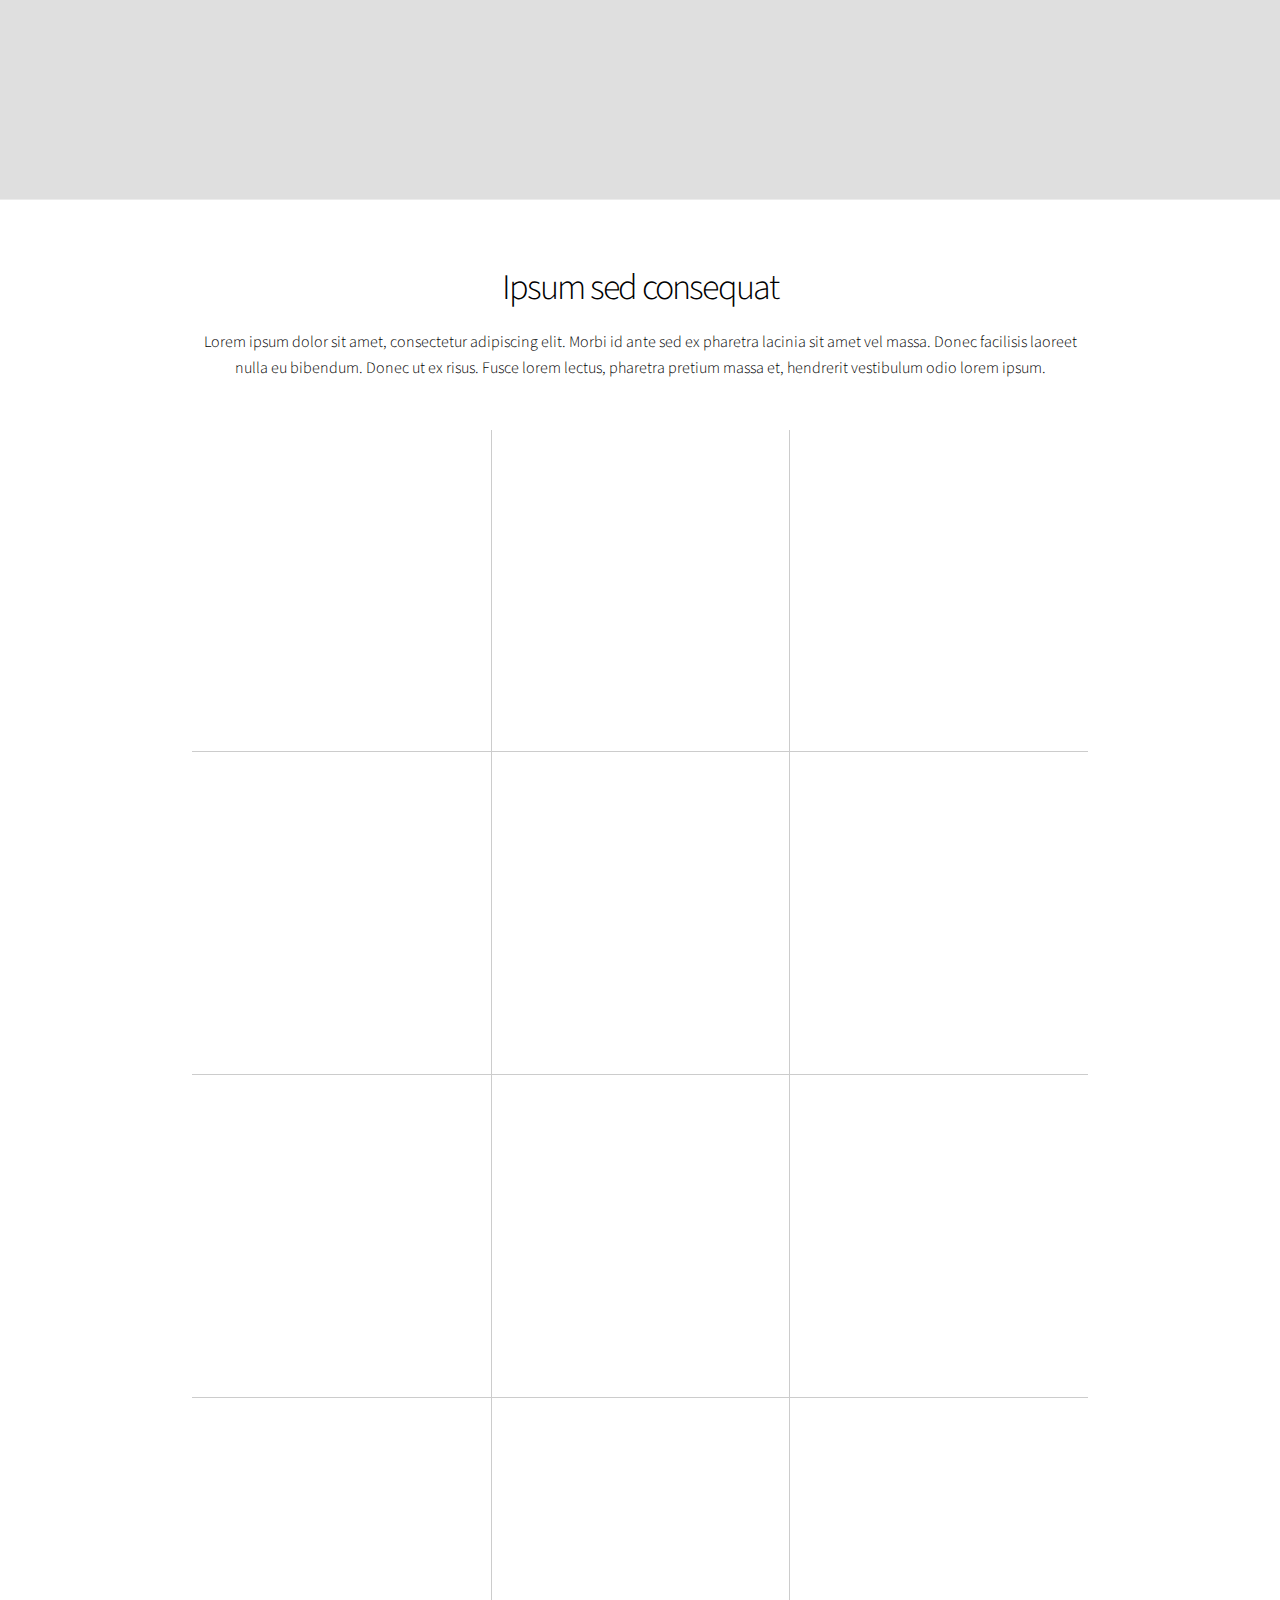
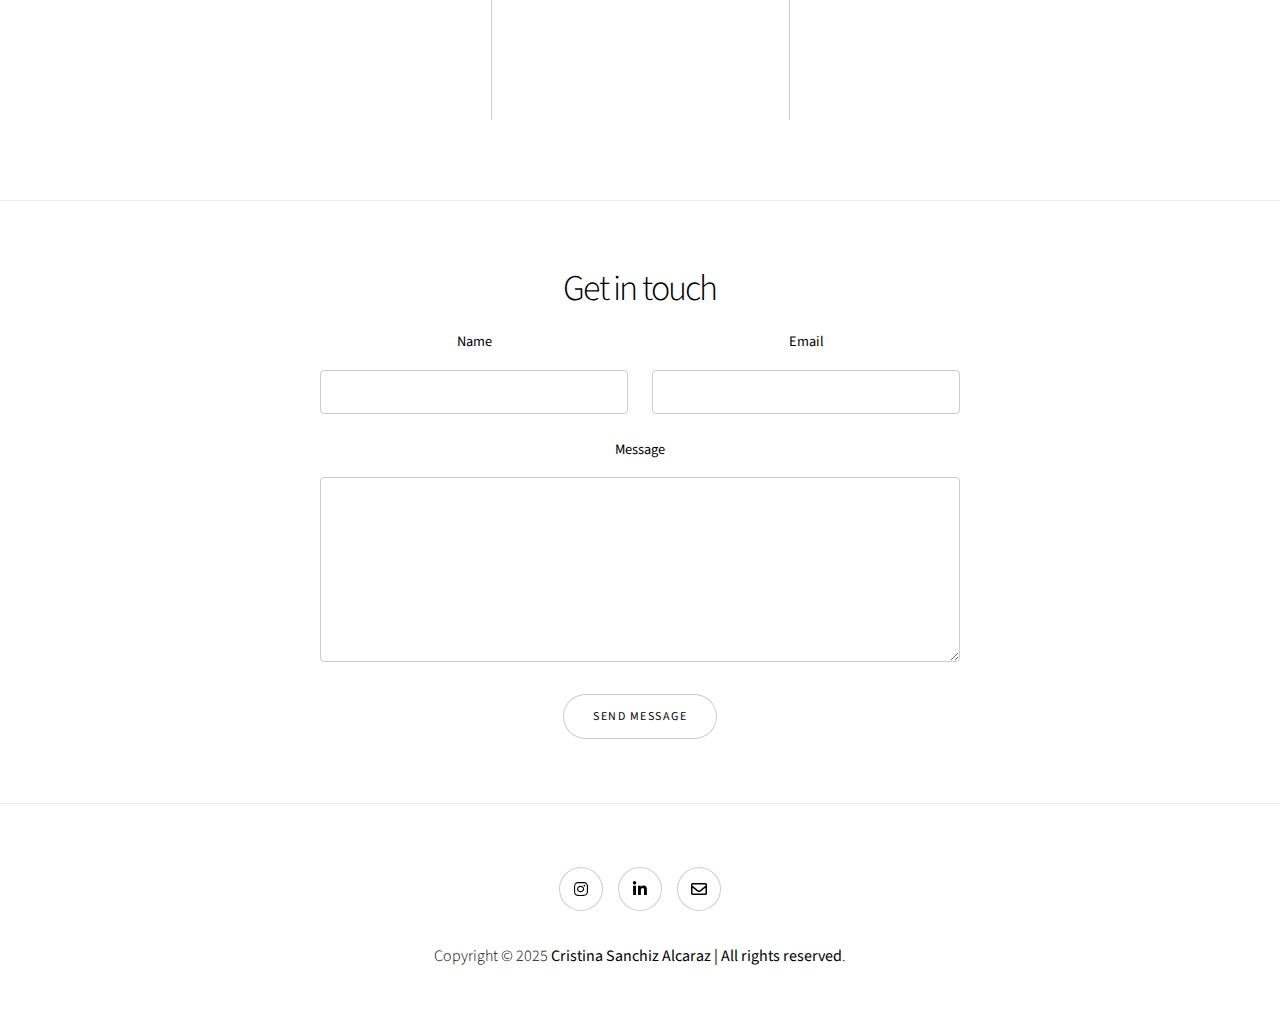
==== commit ee9bb2da: "Update index.html" ====
--- a/index.html
+++ b/index.html
@@ -392,6 +392,162 @@
 
 					</section>
 
+				<!-- Gallery 3-->
+
+					<section class="wrapper style1 align-center">
+						<div class="inner">
+							<h3>Other</h3>
+							<p>The following slides contains other work I have done. </p>
+						</div>
+							<div class="gallery style2 medium lightbox onscroll-fade-in">
+								<article>
+									<a href="images/gallery/fulls/01.jpg" class="image">
+										<img src="images/gallery/thumbs/01.jpg" alt="" />
+									</a>
+									<div class="caption">
+										<h3>Ipsum Dolor</h3>
+										<p>Lorem ipsum dolor amet, consectetur magna etiam elit. Etiam sed ultrices.</p>
+										<ul class="actions fixed">
+											<li><span class="button small">Details</span></li>
+										</ul>
+									</div>
+								</article>
+								<article>
+									<a href="images/gallery/fulls/02.jpg" class="image">
+										<img src="images/gallery/thumbs/02.jpg" alt="" />
+									</a>
+									<div class="caption">
+										<h3>Feugiat Lorem</h3>
+										<p>Lorem ipsum dolor amet, consectetur magna etiam elit. Etiam sed ultrices.</p>
+										<ul class="actions fixed">
+											<li><span class="button small">Details</span></li>
+										</ul>
+									</div>
+								</article>
+								<article>
+									<a href="images/gallery/fulls/03.jpg" class="image">
+										<img src="images/gallery/thumbs/03.jpg" alt="" />
+									</a>
+									<div class="caption">
+										<h3>Magna Amet</h3>
+										<p>Lorem ipsum dolor amet, consectetur magna etiam elit. Etiam sed ultrices.</p>
+										<ul class="actions fixed">
+											<li><span class="button small">Details</span></li>
+										</ul>
+									</div>
+								</article>
+								<article>
+									<a href="images/gallery/fulls/04.jpg" class="image">
+										<img src="images/gallery/thumbs/04.jpg" alt="" />
+									</a>
+									<div class="caption">
+										<h3>Sed Tempus</h3>
+										<p>Lorem ipsum dolor amet, consectetur magna etiam elit. Etiam sed ultrices.</p>
+										<ul class="actions fixed">
+											<li><span class="button small">Details</span></li>
+										</ul>
+									</div>
+								</article>
+								<article>
+									<a href="images/gallery/fulls/05.jpg" class="image">
+										<img src="images/gallery/thumbs/05.jpg" alt="" />
+									</a>
+									<div class="caption">
+										<h3>Ultrices Magna</h3>
+										<p>Lorem ipsum dolor amet, consectetur magna etiam elit. Etiam sed ultrices.</p>
+										<ul class="actions fixed">
+											<li><span class="button small">Details</span></li>
+										</ul>
+									</div>
+								</article>
+								<article>
+									<a href="images/gallery/fulls/06.jpg" class="image">
+										<img src="images/gallery/thumbs/06.jpg" alt="" />
+									</a>
+									<div class="caption">
+										<h3>Sed Tempus</h3>
+										<p>Lorem ipsum dolor amet, consectetur magna etiam elit. Etiam sed ultrices.</p>
+										<ul class="actions fixed">
+											<li><span class="button small">Details</span></li>
+										</ul>
+									</div>
+								</article>
+								<article>
+									<a href="images/gallery/fulls/07.jpg" class="image">
+										<img src="images/gallery/thumbs/07.jpg" alt="" />
+									</a>
+									<div class="caption">
+										<h3>Ipsum Lorem</h3>
+										<p>Lorem ipsum dolor amet, consectetur magna etiam elit. Etiam sed ultrices.</p>
+										<ul class="actions fixed">
+											<li><span class="button small">Details</span></li>
+										</ul>
+									</div>
+								</article>
+								<article>
+									<a href="images/gallery/fulls/08.jpg" class="image">
+										<img src="images/gallery/thumbs/08.jpg" alt="" />
+									</a>
+									<div class="caption">
+										<h3>Magna Risus</h3>
+										<p>Lorem ipsum dolor amet, consectetur magna etiam elit. Etiam sed ultrices.</p>
+										<ul class="actions fixed">
+											<li><span class="button small">Details</span></li>
+										</ul>
+									</div>
+								</article>
+								<article>
+									<a href="images/gallery/fulls/09.jpg" class="image">
+										<img src="images/gallery/thumbs/09.jpg" alt="" />
+									</a>
+									<div class="caption">
+										<h3>Tempus Dolor</h3>
+										<p>Lorem ipsum dolor amet, consectetur magna etiam elit. Etiam sed ultrices.</p>
+										<ul class="actions fixed">
+											<li><span class="button small">Details</span></li>
+										</ul>
+									</div>
+								</article>
+								<article>
+									<a href="images/gallery/fulls/10.jpg" class="image">
+										<img src="images/gallery/thumbs/10.jpg" alt="" />
+									</a>
+									<div class="caption">
+										<h3>Sed Etiam</h3>
+										<p>Lorem ipsum dolor amet, consectetur magna etiam elit. Etiam sed ultrices.</p>
+										<ul class="actions fixed">
+											<li><span class="button small">Details</span></li>
+										</ul>
+									</div>
+								</article>
+								<article>
+									<a href="images/gallery/fulls/11.jpg" class="image">
+										<img src="images/gallery/thumbs/11.jpg" alt="" />
+									</a>
+									<div class="caption">
+										<h3>Magna Lorem</h3>
+										<p>Lorem ipsum dolor amet, consectetur magna etiam elit. Etiam sed ultrices.</p>
+										<ul class="actions fixed">
+											<li><span class="button small">Details</span></li>
+										</ul>
+									</div>
+								</article>
+								<article>
+									<a href="images/gallery/fulls/12.jpg" class="image">
+										<img src="images/gallery/thumbs/12.jpg" alt="" />
+									</a>
+									<div class="caption">
+										<h3>Ipsum Dolor</h3>
+										<p>Lorem ipsum dolor amet, consectetur magna etiam elit. Etiam sed ultrices.</p>
+										<ul class="actions fixed">
+											<li><span class="button small">Details</span></li>
+										</ul>
+									</div>
+								</article>
+							</div>
+
+					</section>
+
 				<!-- Six -->
 					<section class="wrapper style1 align-center">
 						<div class="inner">
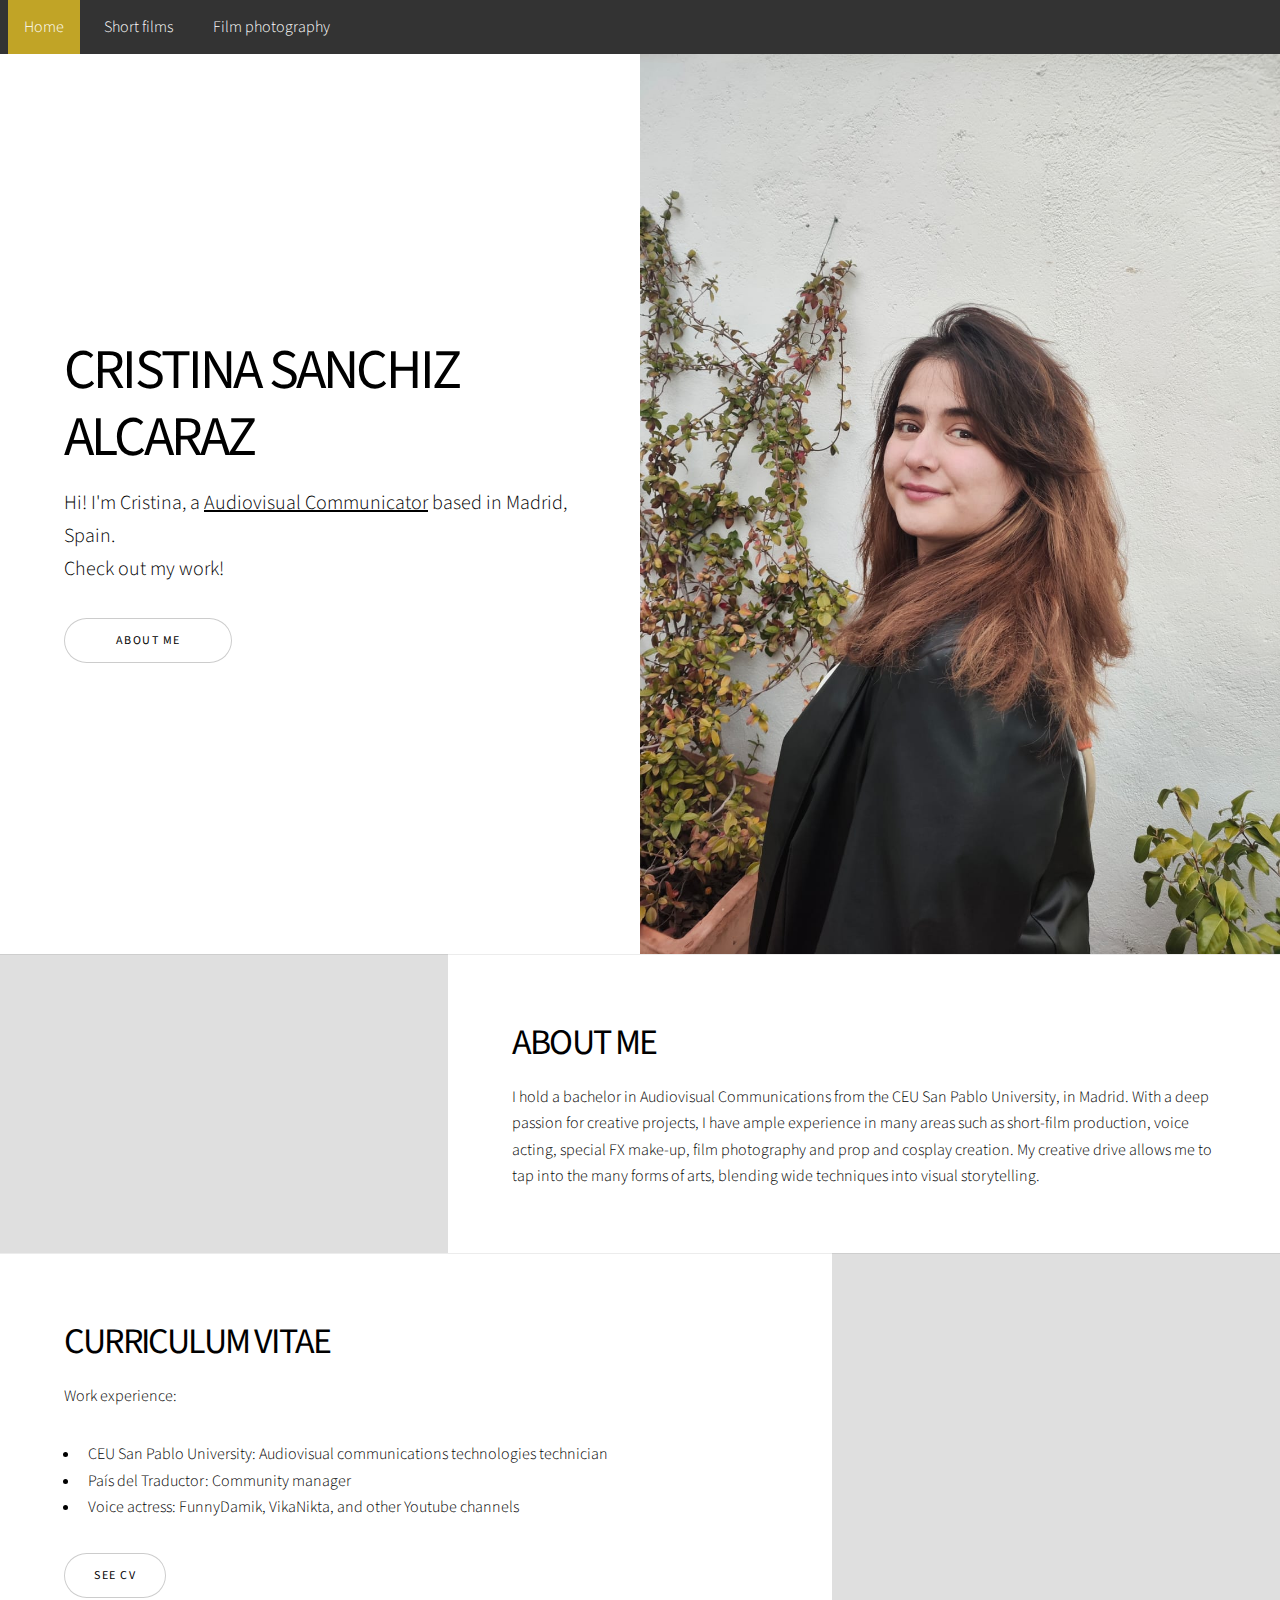
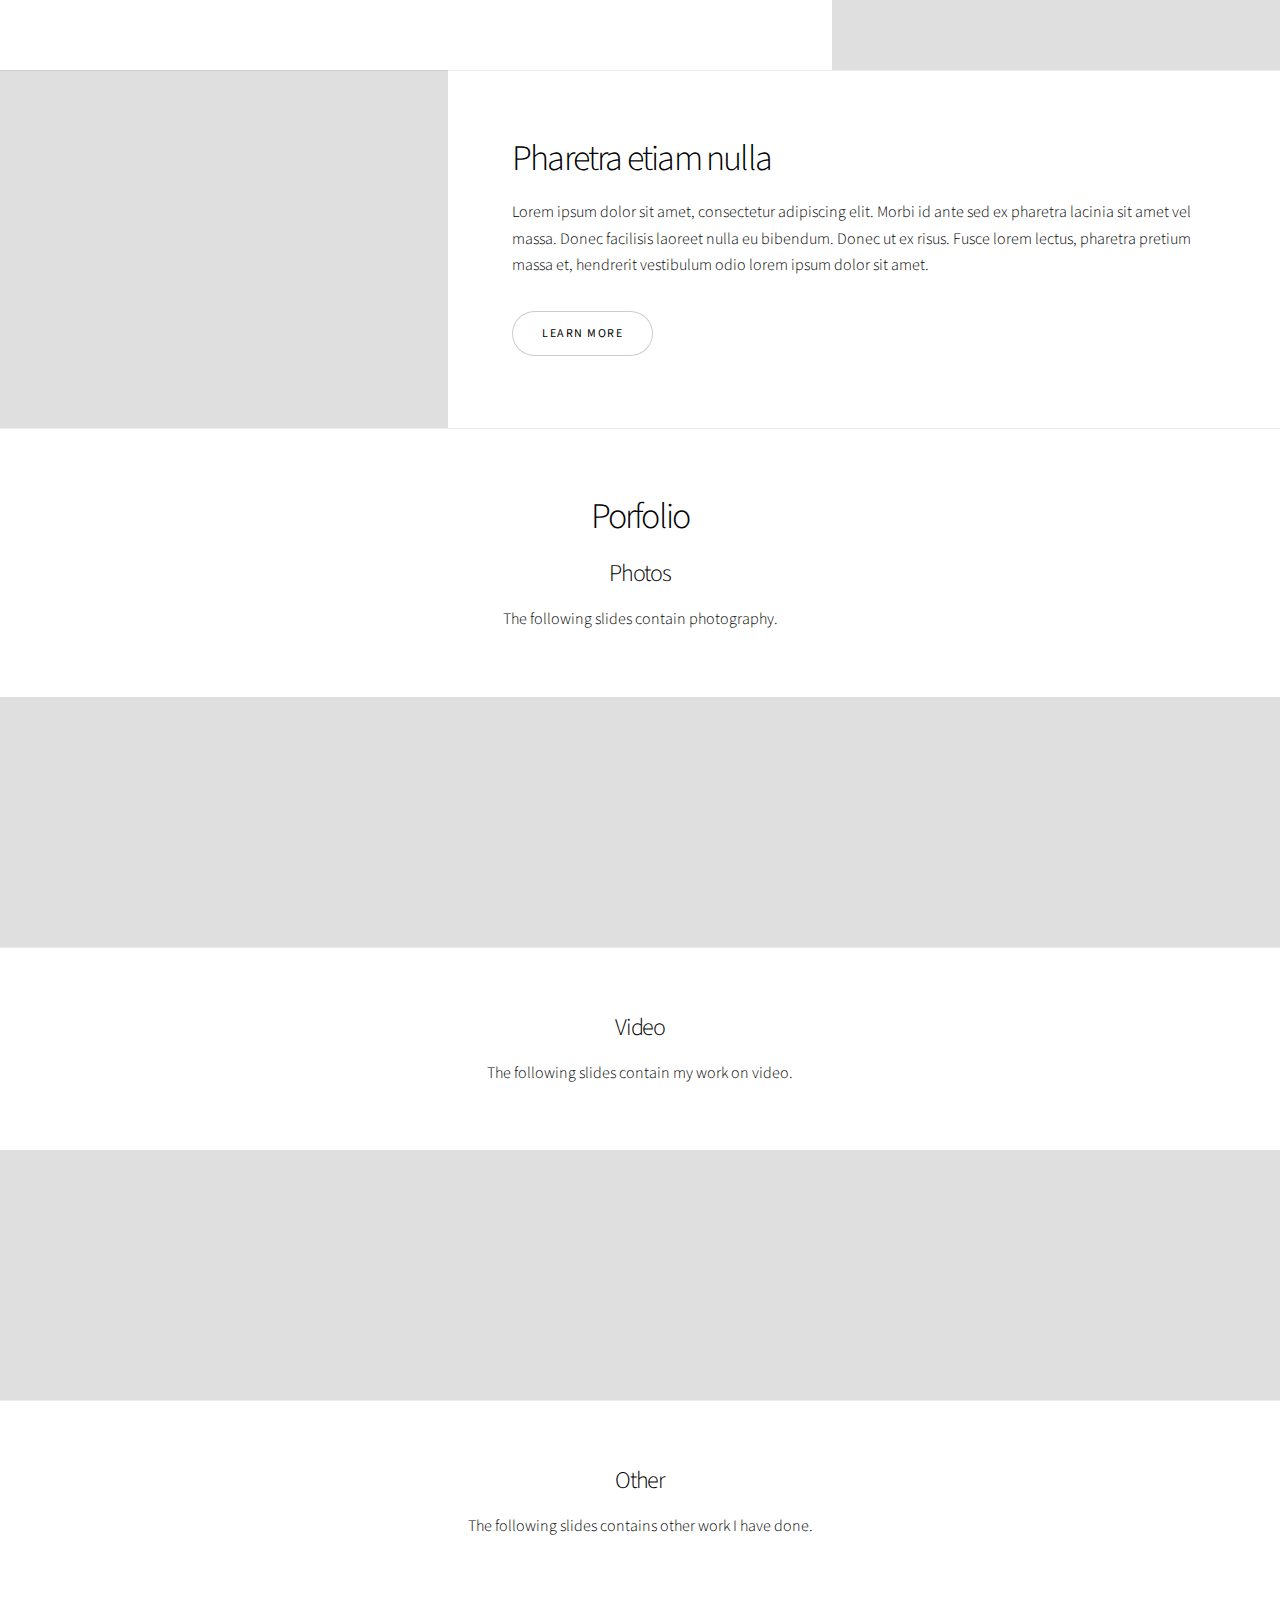
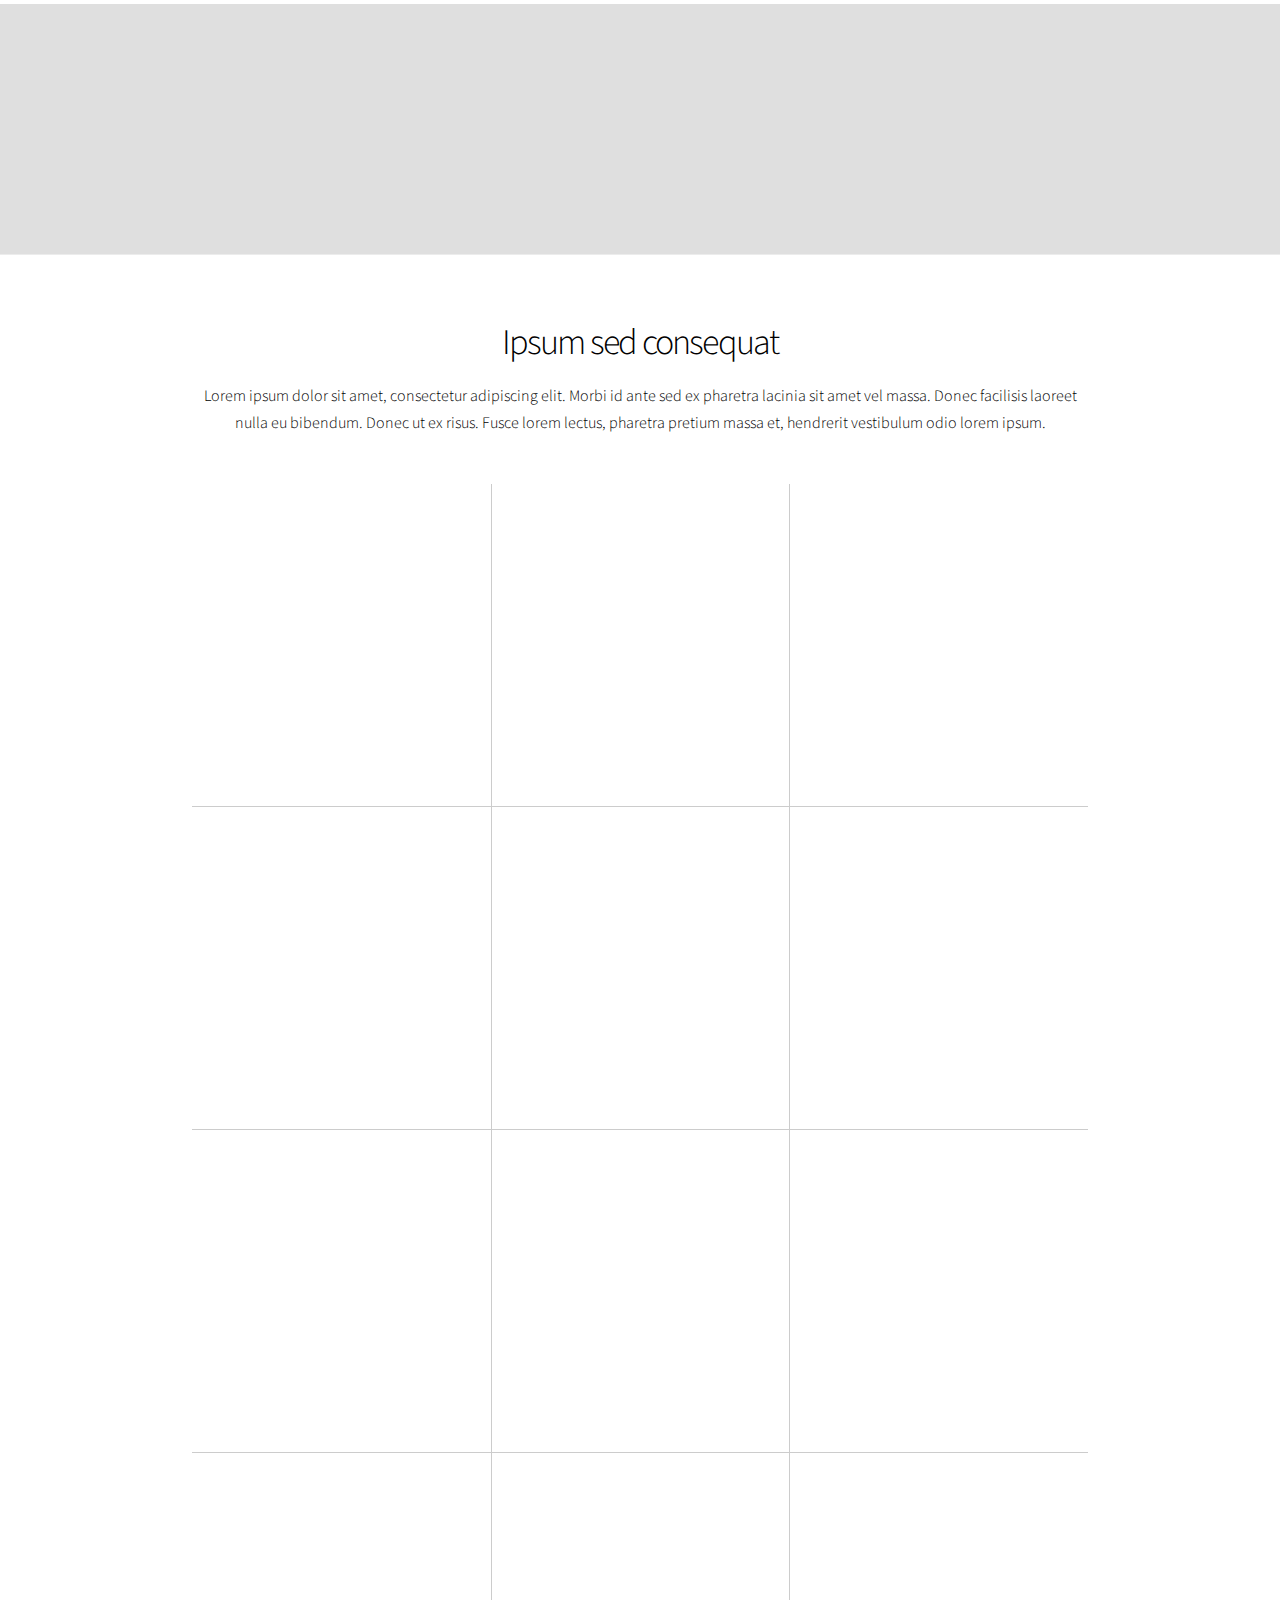
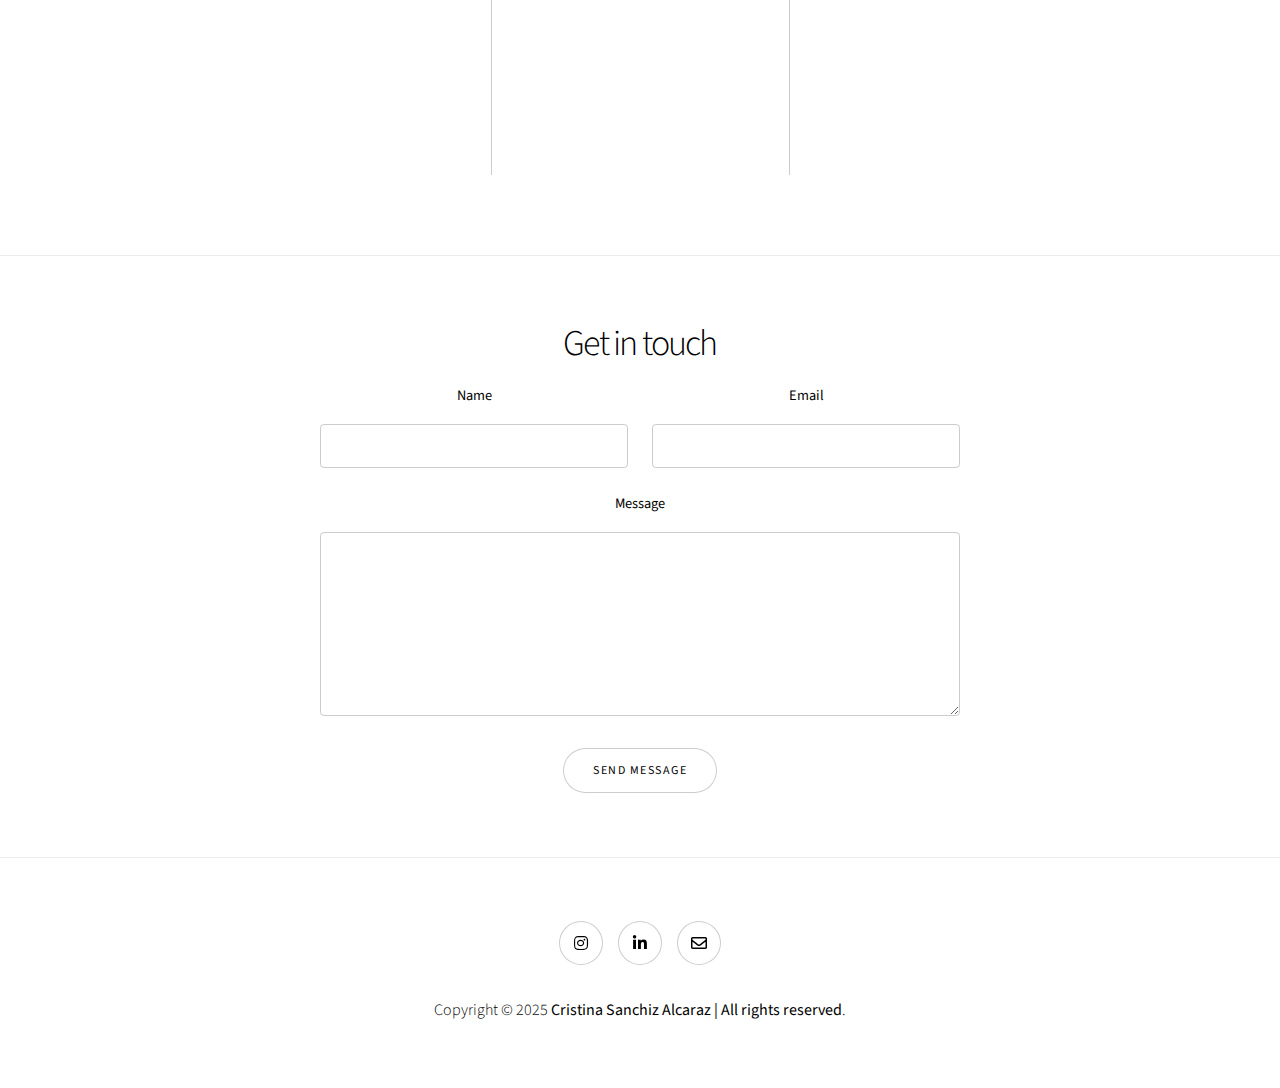
==== commit 8537de18: "new pages" ====
--- a/index.html
+++ b/index.html
@@ -6,6 +6,13 @@
 -->
 <html>
 	<head>
+		<nav>
+			<ul>
+				<li><a class="active" href="index.html">Home</a></li>
+				<li><a href="shortfilm.html">Short films</a></li>
+				<li><a href="filmphoto.html">Film photography</a></li>
+			</ul>
+		</nav>
 		<title>Cristina Sanchiz Portfolio</title>
 		<meta charset="utf-8" />
 		<meta name="viewport" content="width=device-width, initial-scale=1, user-scalable=no" />
--- a/assets/css/main.css
+++ b/assets/css/main.css
@@ -1,13 +1,13 @@
 @import url(fontawesome-all.min.css);
 @import url("https://fonts.googleapis.com/css?family=Source+Sans+Pro:300,300i,400,400i");
 
-/*
-	Story by HTML5 UP
-	html5up.net | @ajlkn
-	Free for personal and commercial use under the CCA 3.0 license (html5up.net/license)
+/*
+	Story by HTML5 UP
+	html5up.net | @ajlkn
+	Free for personal and commercial use under the CCA 3.0 license (html5up.net/license)
 */
 
-html, body, div, span, applet, object,
+html, nav, body, div, span, applet, object,
 iframe, h1, h2, h3, h4, h5, h6, p, blockquote,
 pre, a, abbr, acronym, address, big, cite,
 code, del, dfn, em, img, ins, kbd, q, s, samp,
@@ -72,6 +72,57 @@
 	appearance: none;
 }
 
+/* Navigation Bar */
+
+nav ul {
+	list-style: none;
+	margin: 0;
+	padding: 0;
+	overflow: hidden;
+	background-color: #333;
+  }
+  
+  nav li {
+	float: left;
+	border-right: none;
+  }
+  
+  nav li:last-child {
+	border-right: none;
+  }
+  
+  nav li a {
+	display: block;
+	color: white;
+	text-align: center;
+	padding: 14px 16px;
+	text-decoration: none;
+  }
+  
+  nav li a:hover:not(.active) {
+	background-color: #111;
+  }
+  
+  nav .active {
+	background-color: #c1a426;
+  }
+  
+
+/* Video */
+.video-container {
+	display: flex;
+	justify-content: center;
+	align-items: center;
+	margin: 20px auto;
+	max-width: 800px; /* Adjust as needed */
+  }
+  
+  video {
+	width: 100%;
+	border-radius: 10px; /* Optional: Rounded corners */
+	box-shadow: 0 4px 8px rgba(0, 0, 0, 0.2); /* Optional: Shadow effect */
+  }
+
 /* Basic */
 
 	@-ms-viewport {
@@ -324,7 +375,7 @@
 	}
 
 		a:hover {
-			color: #47D3E5;
+			color: #c1a426;
 		}
 
 	strong, b {
@@ -2196,8 +2247,8 @@
 		input[type="button"]:hover,
 		button:hover,
 		.button:hover {
-			box-shadow: inset 0 0 0 1px #47D3E5;
-			color: #47D3E5 !important;
+			box-shadow: inset 0 0 0 1px #c1a426;
+			color: #c1a426 !important;
 		}
 
 		input[type="submit"]:active,
@@ -2206,8 +2257,8 @@
 		button:active,
 		.button:active {
 			background-color: rgba(71, 211, 229, 0.2);
-			box-shadow: inset 0 0 0 1px #47D3E5;
-			color: #47D3E5 !important;
+			box-shadow: inset 0 0 0 1px #c1a426;
+			color: #c1a426 !important;
 		}
 
 		input[type="submit"].primary,
@@ -2217,7 +2268,7 @@
 		.button.primary {
 			background-color: #000000;
 			box-shadow: none;
-			color: #ffffff !important;
+			color: #c1a426 !important;
 		}
 
 			input[type="submit"].primary:hover,
@@ -2225,7 +2276,7 @@
 			input[type="button"].primary:hover,
 			button.primary:hover,
 			.button.primary:hover {
-				background-color: #47D3E5;
+				background-color: #c1a426;
 			}
 
 			input[type="submit"].primary:active,
@@ -2233,7 +2284,7 @@
 			input[type="button"].primary:active,
 			button.primary:active,
 			.button.primary:active {
-				background-color: #1ebdd1;
+				background-color: #c1a426;
 			}
 
 /* Form */
@@ -2496,8 +2547,8 @@
 		input[type="url"]:focus,
 		select:focus,
 		textarea:focus {
-			border-color: #47D3E5;
-			box-shadow: 0 0 0 1px #47D3E5;
+			border-color: #c1a426;
+			box-shadow: 0 0 0 1px #c1a426;
 		}
 
 	select {
@@ -2528,8 +2579,8 @@
 
 	input[type="checkbox"]:focus + label:before,
 	input[type="radio"]:focus + label:before {
-		border-color: #47D3E5;
-		box-shadow: 0 0 0 1px #47D3E5;
+		border-color: #c1a426;
+		box-shadow: 0 0 0 1px #c1a426;
 	}
 
 	::-webkit-input-placeholder {
@@ -2615,14 +2666,14 @@
 	}
 
 	a.icon.style2:hover:before {
-		box-shadow: inset 0 0 0 1px #47D3E5;
-		color: #47D3E5;
+		box-shadow: inset 0 0 0 1px #c1a426;
+		color: #c1a426;
 	}
 
 	a.icon.style2:active:before {
 		background-color: rgba(71, 211, 229, 0.1);
-		box-shadow: inset 0 0 0 1px #47D3E5;
-		color: #47D3E5;
+		box-shadow: inset 0 0 0 1px #c1a426;
+		color: #c1a426;
 	}
 
 /* Image */
@@ -5852,6 +5903,47 @@
 	.spotlight.style3.invert.android .image:after {
 		background-image: url("data:image/svg+xml;charset=utf8,%3Csvg xmlns='http://www.w3.org/2000/svg' xmlns:xlink='http://www.w3.org/1999/xlink' width='64px' height='32px' viewBox='0 0 64 32' zoomAndPan='disable'%3E%3Cstyle%3Erect %7Bfill: transparent%3B stroke: white%3B stroke-width: 1px%3B %7D%3C/style%3E%3Crect rx='4' ry='4' x='6' y='4' width='52' height='24' vector-effect='non-scaling-stroke' /%3E%3C/svg%3E");
 	}
+
+/* Static gallery */
+.gallery-title {
+	text-align: center;
+	font-size: 24px;
+	margin-top: 20px;
+  }
+  
+  .photo-gallery {
+	display: flex;
+	flex-direction: column; /* Stacks images vertically */
+	align-items: center;
+	gap: 20px;
+	margin: 20px auto;
+	max-width: 600px; /* Adjust for better spacing */
+  }
+  
+  .photo-item {
+	text-align: center;
+  }
+  
+  .photo-item h3 {
+	margin-bottom: 10px;
+	font-size: 20px;
+	color: #333;
+  }
+  
+  .photo-item img {
+	width: 100%;
+	max-width: 500px;
+	border-radius: 10px;
+	box-shadow: 0 4px 8px rgba(0, 0, 0, 0.2);
+	transition: transform 0.3s ease-in-out;
+	cursor: pointer;
+  }
+  
+  .photo-item img:hover {
+	transform: scale(1.05);
+  }
+  
+  
 
 /* Gallery (transitions) */
 
@@ -6382,7 +6474,7 @@
 		}
 
 			.gallery.style1 a:hover {
-				color: #47D3E5;
+				color: #c1a426;
 			}
 
 		.gallery.style1 strong, .gallery.style1 b {
@@ -6421,8 +6513,8 @@
 			.gallery.style1 input[type="button"]:hover,
 			.gallery.style1 button:hover,
 			.gallery.style1 .button:hover {
-				box-shadow: inset 0 0 0 1px #47D3E5;
-				color: #47D3E5 !important;
+				box-shadow: inset 0 0 0 1px #c1a426;
+				color: #c1a426 !important;
 			}
 
 			.gallery.style1 input[type="submit"]:active,
@@ -6431,8 +6523,8 @@
 			.gallery.style1 button:active,
 			.gallery.style1 .button:active {
 				background-color: rgba(71, 211, 229, 0.2);
-				box-shadow: inset 0 0 0 1px #47D3E5;
-				color: #47D3E5 !important;
+				box-shadow: inset 0 0 0 1px #c1a426;
+				color: #c1a426 !important;
 			}
 
 			.gallery.style1 input[type="submit"].primary,
@@ -6450,7 +6542,7 @@
 				.gallery.style1 input[type="button"].primary:hover,
 				.gallery.style1 button.primary:hover,
 				.gallery.style1 .button.primary:hover {
-					background-color: #47D3E5;
+					background-color: #c1a426;
 				}
 
 				.gallery.style1 input[type="submit"].primary:active,
@@ -6706,7 +6798,7 @@
 		}
 
 			.gallery.style2 a:hover {
-				color: #47D3E5;
+				color: #c1a426;
 			}
 
 		.gallery.style2 strong, .gallery.style2 b {
@@ -6745,8 +6837,8 @@
 			.gallery.style2 input[type="button"]:hover,
 			.gallery.style2 button:hover,
 			.gallery.style2 .button:hover {
-				box-shadow: inset 0 0 0 1px #47D3E5;
-				color: #47D3E5 !important;
+				box-shadow: inset 0 0 0 1px #c1a426;
+				color: #c1a426 !important;
 			}
 
 			.gallery.style2 input[type="submit"]:active,
@@ -6755,8 +6847,8 @@
 			.gallery.style2 button:active,
 			.gallery.style2 .button:active {
 				background-color: rgba(71, 211, 229, 0.2);
-				box-shadow: inset 0 0 0 1px #47D3E5;
-				color: #47D3E5 !important;
+				box-shadow: inset 0 0 0 1px #c1a426;
+				color: #c1a426 !important;
 			}
 
 			.gallery.style2 input[type="submit"].primary,
@@ -6774,7 +6866,7 @@
 				.gallery.style2 input[type="button"].primary:hover,
 				.gallery.style2 button.primary:hover,
 				.gallery.style2 .button.primary:hover {
-					background-color: #47D3E5;
+					background-color: #c1a426;
 				}
 
 				.gallery.style2 input[type="submit"].primary:active,
@@ -8269,7 +8361,7 @@
 			}
 
 				#wrapper > .invert a:hover {
-					color: #47D3E5;
+					color: #c1a426;
 				}
 
 			#wrapper > .invert strong, #wrapper > .invert b {
@@ -8312,8 +8404,8 @@
 				#wrapper > .invert input[type="button"]:hover,
 				#wrapper > .invert button:hover,
 				#wrapper > .invert .button:hover {
-					box-shadow: inset 0 0 0 1px #47D3E5;
-					color: #47D3E5 !important;
+					box-shadow: inset 0 0 0 1px #c1a426;
+					color: #c1a426 !important;
 				}
 
 				#wrapper > .invert input[type="submit"]:active,
@@ -8322,8 +8414,8 @@
 				#wrapper > .invert button:active,
 				#wrapper > .invert .button:active {
 					background-color: rgba(71, 211, 229, 0.2);
-					box-shadow: inset 0 0 0 1px #47D3E5;
-					color: #47D3E5 !important;
+					box-shadow: inset 0 0 0 1px #c1a426;
+					color: #c1a426 !important;
 				}
 
 				#wrapper > .invert input[type="submit"].primary,
@@ -8341,7 +8433,7 @@
 					#wrapper > .invert input[type="button"].primary:hover,
 					#wrapper > .invert button.primary:hover,
 					#wrapper > .invert .button.primary:hover {
-						background-color: #47D3E5;
+						background-color: #c1a426;
 					}
 
 					#wrapper > .invert input[type="submit"].primary:active,
@@ -8375,8 +8467,8 @@
 				#wrapper > .invert input[type="url"]:focus,
 				#wrapper > .invert select:focus,
 				#wrapper > .invert textarea:focus {
-					border-color: #47D3E5;
-					box-shadow: 0 0 0 1px #47D3E5;
+					border-color: #c1a426;
+					box-shadow: 0 0 0 1px #c1a426;
 				}
 
 			#wrapper > .invert select {
@@ -8407,8 +8499,8 @@
 
 			#wrapper > .invert input[type="checkbox"]:focus + label:before,
 			#wrapper > .invert input[type="radio"]:focus + label:before {
-				border-color: #47D3E5;
-				box-shadow: 0 0 0 1px #47D3E5;
+				border-color: #c1a426;
+				box-shadow: 0 0 0 1px #c1a426;
 			}
 
 			#wrapper > .invert ::-webkit-input-placeholder {
@@ -8432,14 +8524,14 @@
 			}
 
 			#wrapper > .invert a.icon.style2:hover:before {
-				box-shadow: inset 0 0 0 1px #47D3E5;
-				color: #47D3E5;
+				box-shadow: inset 0 0 0 1px #c1a426;
+				color: #c1a426;
 			}
 
 			#wrapper > .invert a.icon.style2:active:before {
 				background-color: rgba(71, 211, 229, 0.1);
-				box-shadow: inset 0 0 0 1px #47D3E5;
-				color: #47D3E5;
+				box-shadow: inset 0 0 0 1px #c1a426;
+				color: #c1a426;
 			}
 
 			#wrapper > .invert ul.alt li {
